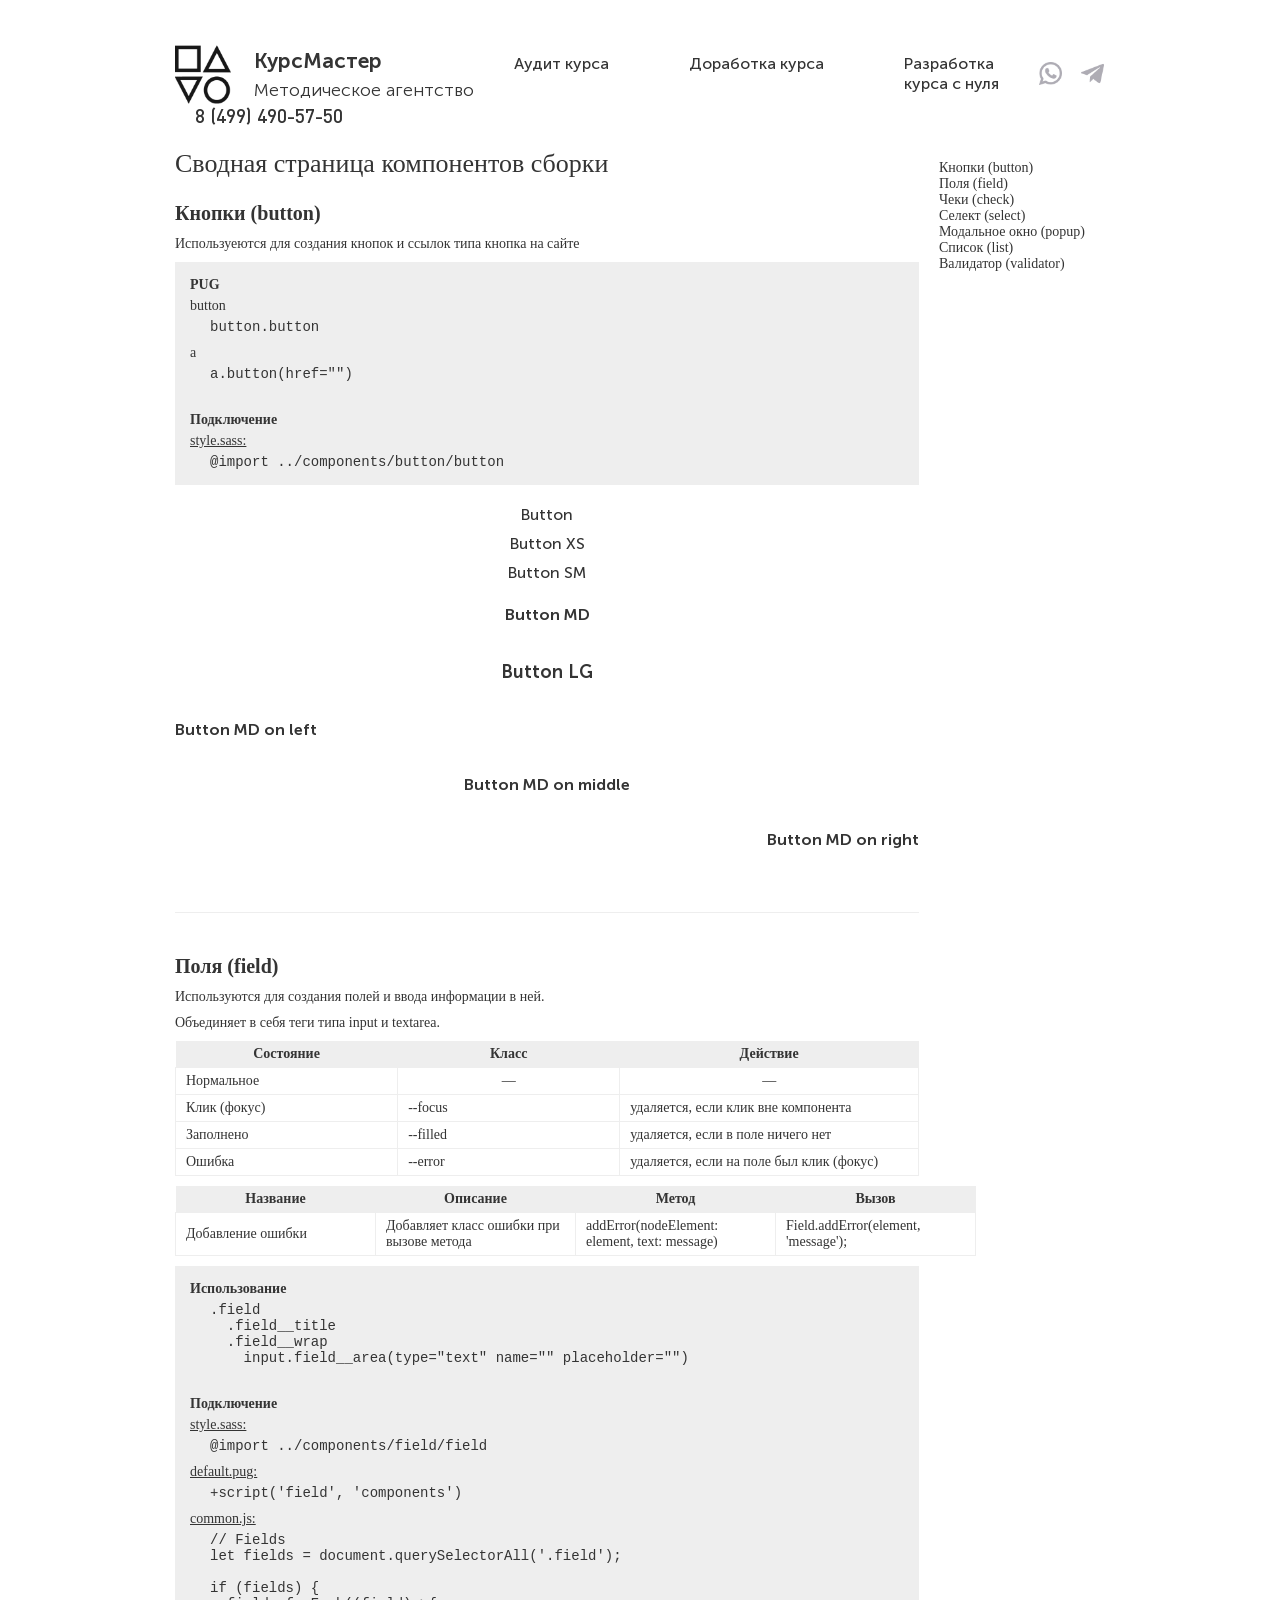
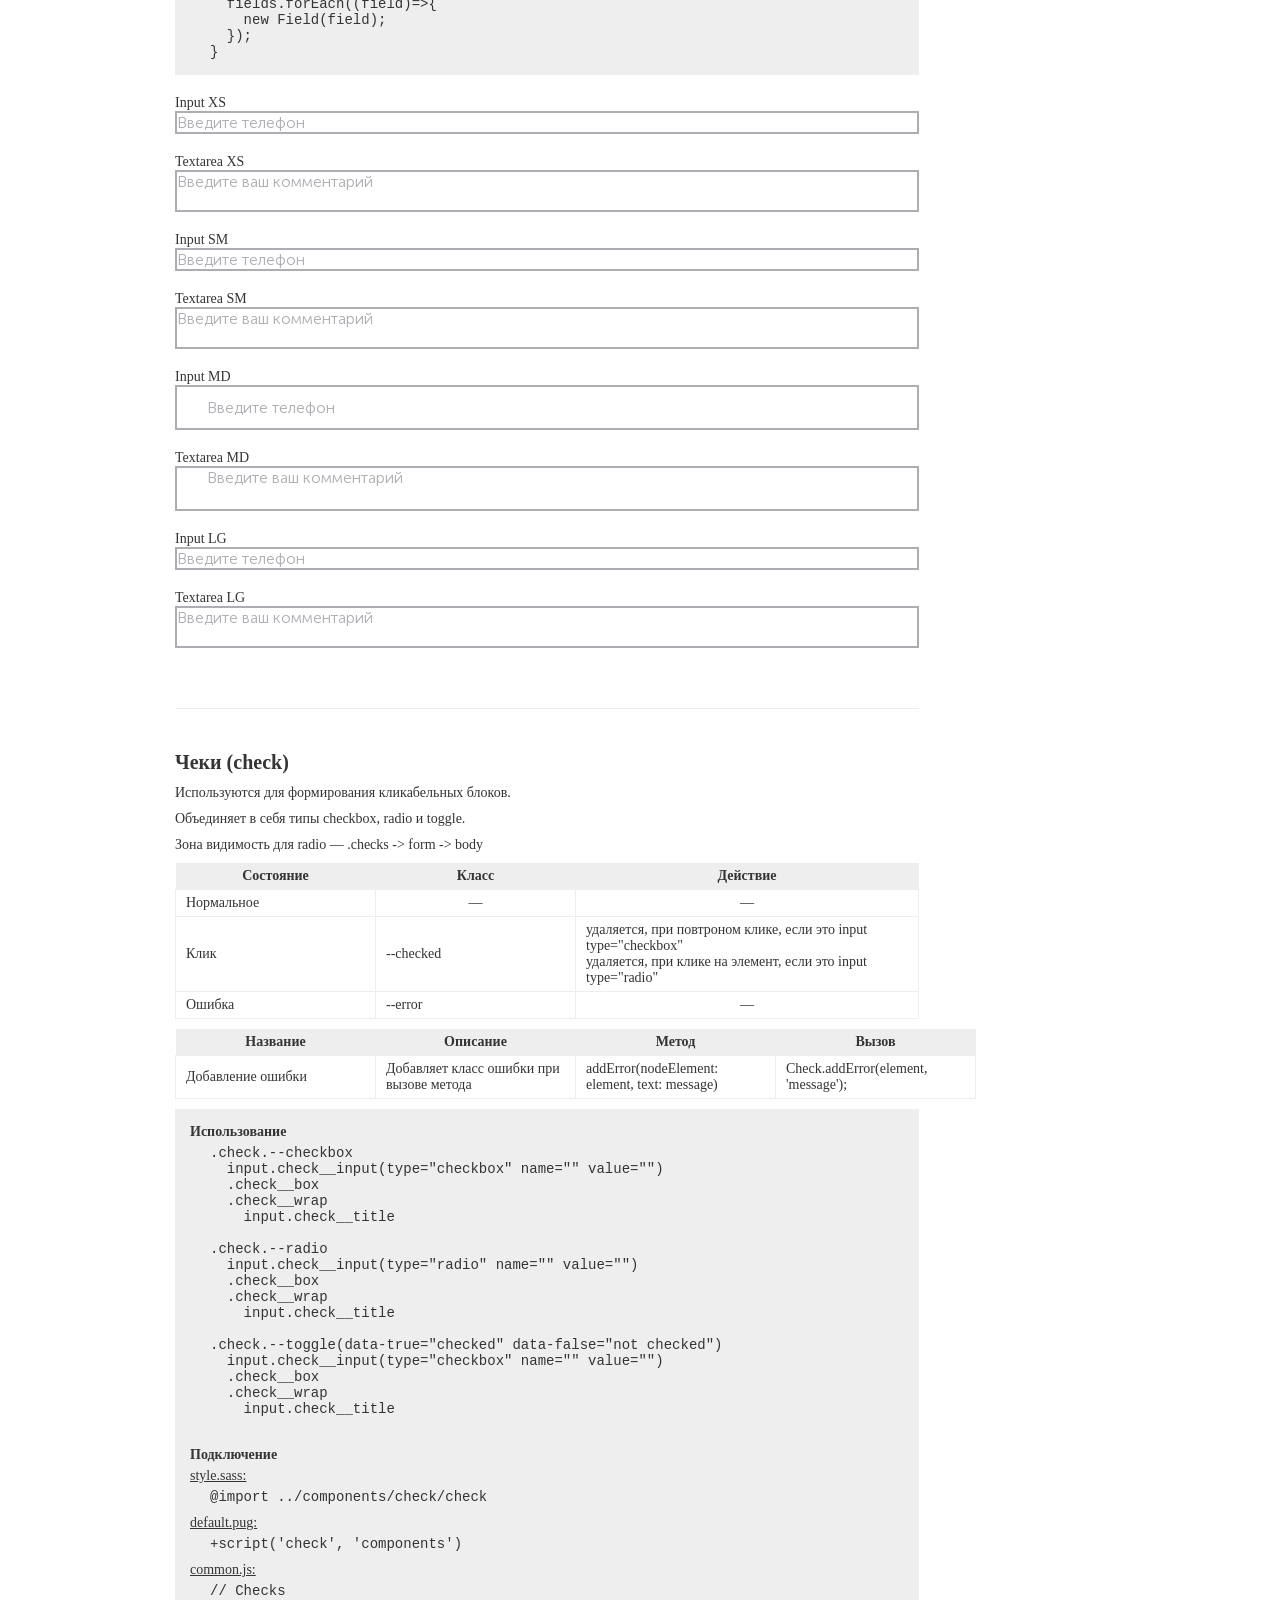
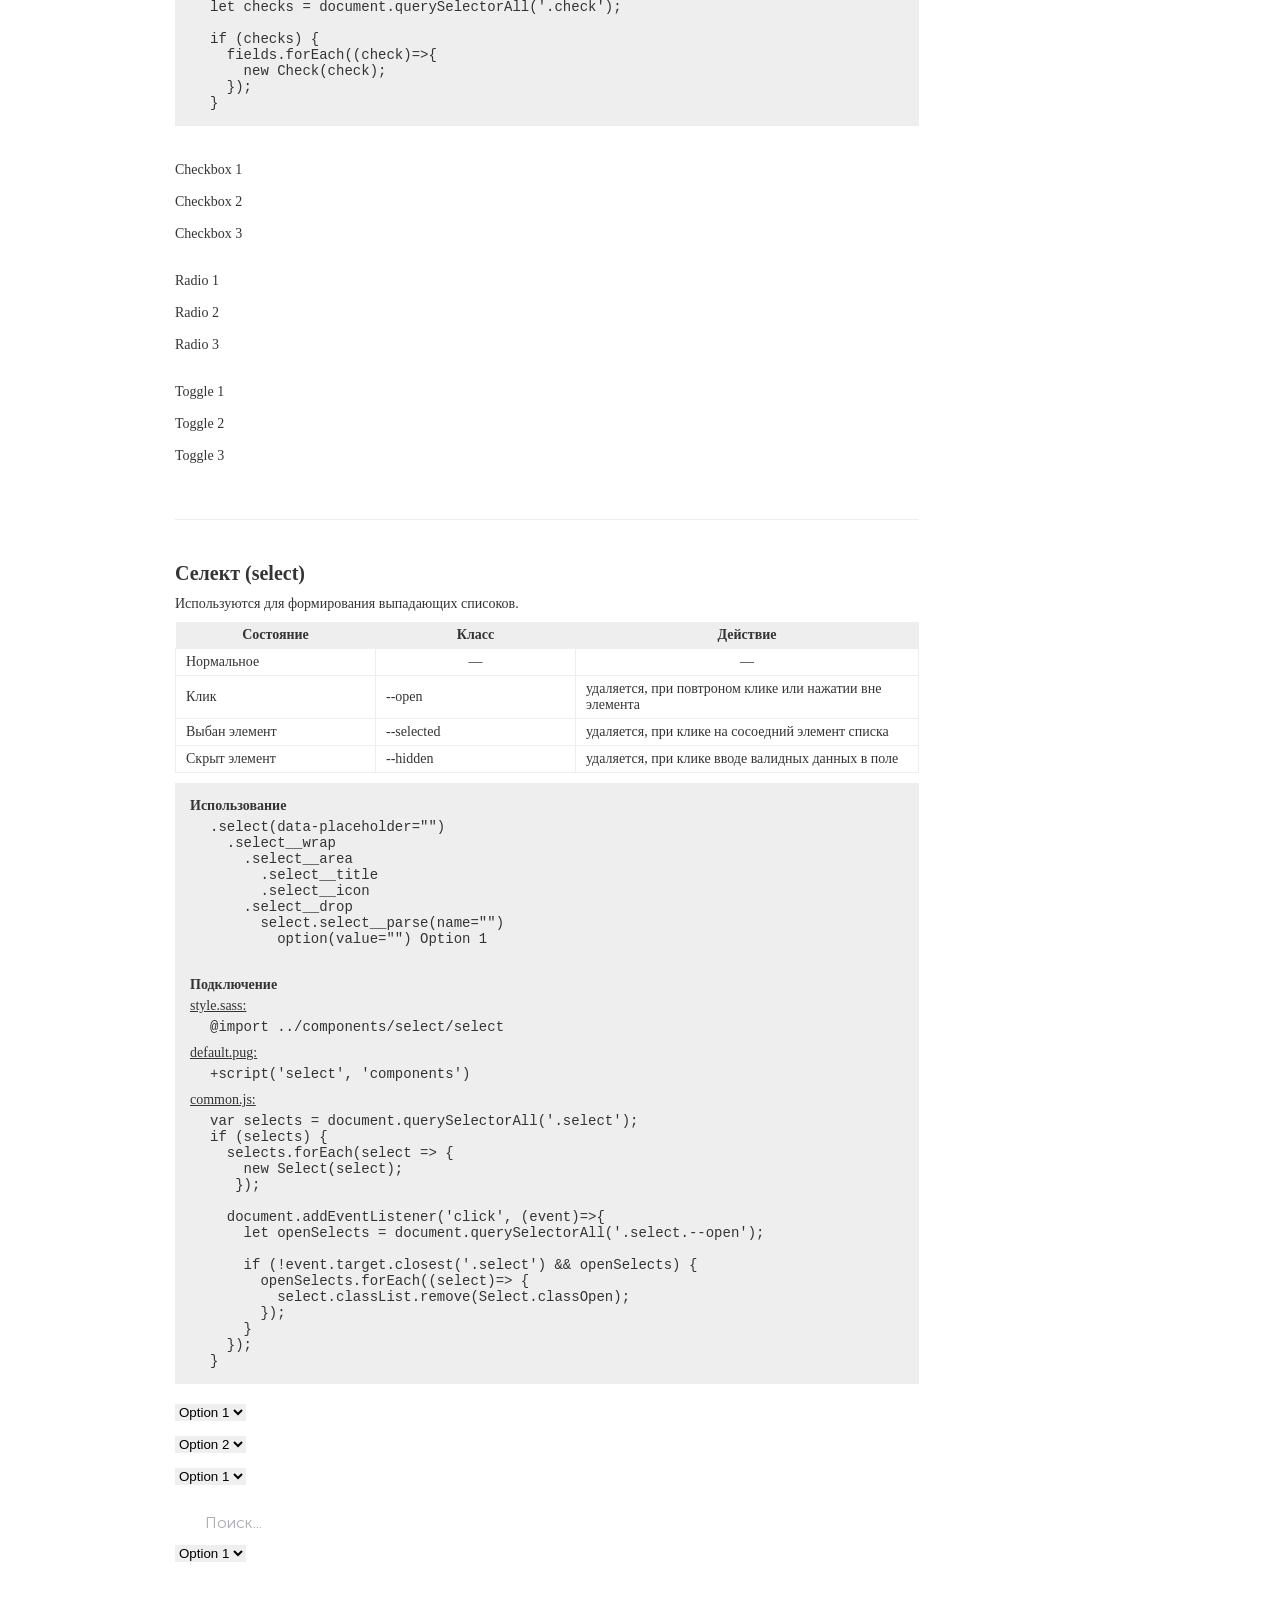
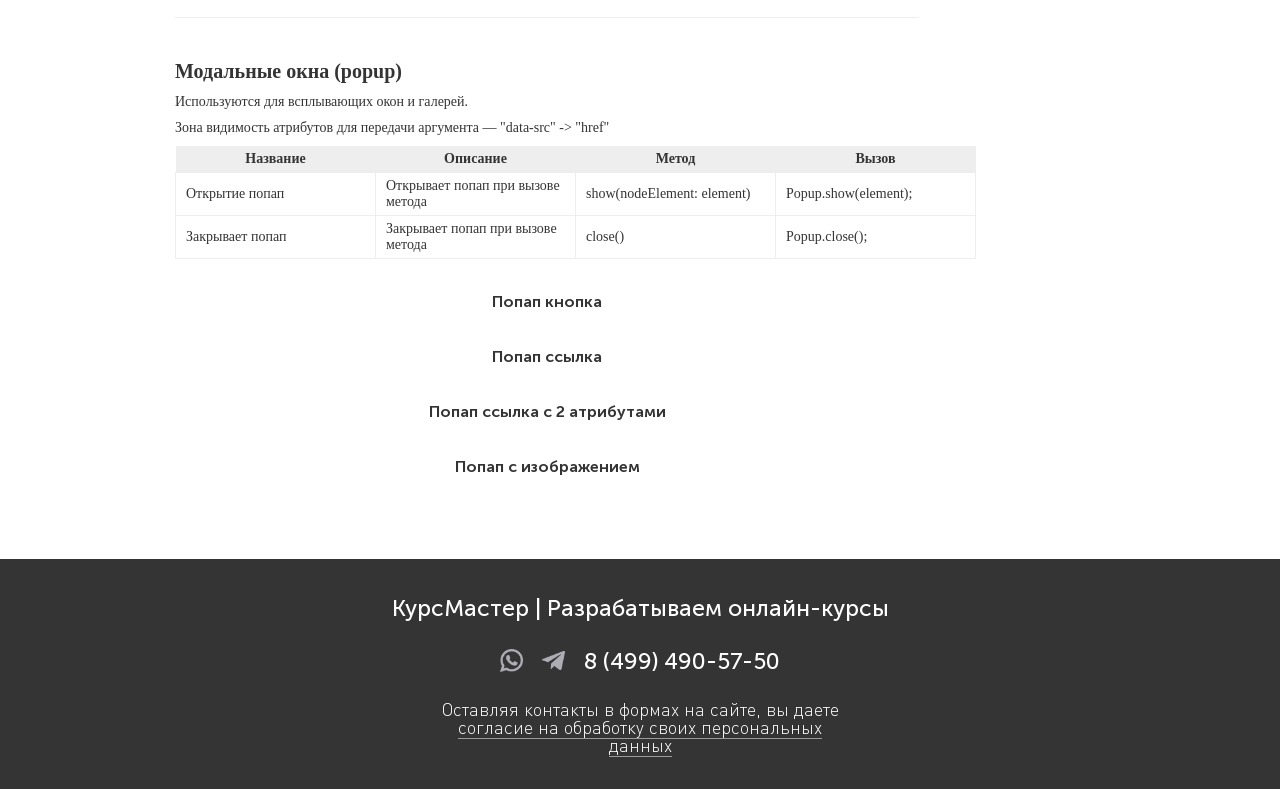
==== src/_components.html @ 714f67f0 "resp fix" ====
<!DOCTYPE html><html lang="ru"><head><meta charset="UTF-8"><meta name="viewport" content="width=device-width, initial-scale=1.0"><title>Компоненты</title></head><body><div class="wrap"><link rel="stylesheet" href="template/css/style.css?ver=1664898053316"><link rel="stylesheet" href="template/blocks/header/header.css?ver=1664898053316"/><header class="header"><div class="case"><div class="header__wrap row"><div class="header__logo logo"><div class="logo__icon"><img src="uploads/logo.png" alt=""></div><div class="logo__text"><div class="logo__title">КурсМастер</div><div class="logo__desc">Методическое агентство</div></div></div><div class="header__nav"><ul><li><a href="#audit">Аудит курса</a></li><li><a href="#revision">Доработка курса</a></li><li><a href="#scratch">Разработка курса с нуля</a></li></ul></div><div class="header__socials socials"><div class="socials__list row"><a class="socials__item" href="https://bit.ly/3E8EVOA" target="_blank"><img src="uploads/whatsapp-gray.png" alt=""><img src="uploads/whatsapp-black.png" alt=""></a><a class="socials__item" href="https://tlgg.ru/@Aliev_Vadim" target="_blank"><img src="uploads/telegram-gray.png" alt=""><img src="uploads/telegram-black.png" alt=""></a></div></div><div class="header__phone"><a class="btn-call" href="tel:+74994905750">8 (499) 490-57-50</a></div></div></div></header><script src="template/blocks/header/header.js?ver=1664898053316"></script><main class="main"><div class="components"><div class="case"><div class="components__main-title">Сводная страница компонентов сборки</div><div class="components__wrap row"><div class="components__sections"><div class="components__section"><div class="components__title">Кнопки (button)</div><div class="components__desc"><p>Используеются для создания кнопок и ссылок типа кнопка на сайте</p><blockquote><h4>PUG</h4><p>button</p><pre>button.button</pre><p>a</p><pre>a.button(href="")</pre></blockquote><blockquote><h4>Подключение</h4><p><u>style.sass:</u></p><pre>@import ../components/button/button</pre></blockquote></div><div class="components__inner"><div class="button">Button</div><div class="button --xs --b-gray">Button XS</div><div class="button --sm --b-gray">Button SM</div><div class="button --md --b-gray">Button MD</div><div class="button --lg --b-gray">Button LG</div><div class="col"><div class="button --md left --b-gray">Button MD on left</div><div class="button --md mid --b-gray">Button MD on middle</div><div class="button --md right --b-gray">Button MD on right</div></div></div></div><div class="components__section"><div class="components__title">Поля (field)</div><div class="components__desc"><p>Используются для создания полей и ввода информации в ней.</p><p>Объединяет в себя теги типа input и textarea.</p><table class="table"><thead><tr><th>Состояние</th><th>Класс</th><th>Действие</th></tr></thead><tbody><tr><td>Нормальное</td><td><div class="tac">—</div></td><td><div class="tac">—</div></td></tr><tr><td>Клик (фокус)</td><td>--focus</td><td>удаляется, если клик вне компонента</td></tr><tr><td>Заполнено</td><td>--filled</td><td>удаляется, если в поле ничего нет</td></tr><tr><td>Ошибка</td><td>--error</td><td>удаляется, если на поле был клик (фокус)</td></tr></tbody></table><table class="table"><thead><tr><th>Название</th><th>Описание</th><th>Метод</th><th>Вызов</th></tr></thead><tbody><tr><td>Добавление ошибки</td><td>Добавляет класс ошибки при вызове метода</td><td>addError(nodeElement: element, text: message)</td><td>Field.addError(element, 'message');</td></tr></tbody></table><blockquote><h4>Использование</h4><pre>.field
  .field__title
  .field__wrap
    input.field__area(type="text" name="" placeholder="")</pre></blockquote><blockquote><h4>Подключение</h4><p><u>style.sass:</u></p><pre>@import ../components/field/field</pre><p><u>default.pug:</u></p><pre>+script('field', 'components')</pre><p><u>common.js:</u></p><pre>// Fields
let fields = document.querySelectorAll('.field');
 
if (fields) {
  fields.forEach((field)=>{
    new Field(field);
  });
}</pre></blockquote></div><div class="components__inner"><div class="field --xs --b-gray"><div class="field__title">Input XS</div><div class="field__wrap"><input class="field__area" name="phone" placeholder="Введите телефон"></div></div><div class="field --xs --b-gray"><div class="field__title">Textarea XS</div><div class="field__wrap"><textarea class="field__area" name="comment" placeholder="Введите ваш комментарий"></textarea></div></div><div class="field --sm --b-gray"><div class="field__title">Input SM</div><div class="field__wrap"><input class="field__area" name="phone" placeholder="Введите телефон"></div></div><div class="field --sm --b-gray"><div class="field__title">Textarea SM</div><div class="field__wrap"><textarea class="field__area" name="comment" placeholder="Введите ваш комментарий"></textarea></div></div><div class="field --md --b-gray"><div class="field__title">Input MD</div><div class="field__wrap"><input class="field__area" name="phone" placeholder="Введите телефон"></div></div><div class="field --md --b-gray"><div class="field__title">Textarea MD</div><div class="field__wrap"><textarea class="field__area" name="comment" placeholder="Введите ваш комментарий"></textarea></div></div><div class="field --lg --b-gray"><div class="field__title">Input LG</div><div class="field__wrap"><input class="field__area" name="phone" placeholder="Введите телефон"></div></div><div class="field --lg --b-gray"><div class="field__title">Textarea LG</div><div class="field__wrap"><textarea class="field__area" name="comment" placeholder="Введите ваш комментарий"></textarea></div></div></div></div><div class="components__section"><div class="components__title">Чеки (check)</div><div class="components__desc"><p>Используются для формирования кликабельных блоков.</p><p>Объединяет в себя типы checkbox, radio и toggle.</p><p>Зона видимость для radio — .checks -> form -> body</p><table class="table"><thead><tr><th>Состояние</th><th>Класс</th><th>Действие</th></tr></thead><tbody><tr><td>Нормальное</td><td><div class="tac">—</div></td><td><div class="tac">—</div></td></tr><tr><td>Клик</td><td>--checked</td><td><ul><li>удаляется, при повтроном клике, если это input type="checkbox" </li><li>удаляется, при клике на элемент, если это input type="radio" </li></ul></td></tr><tr><td>Ошибка</td><td>--error</td><td><div class="tac">—</div></td></tr></tbody></table><table class="table"><thead><tr><th>Название</th><th>Описание</th><th>Метод</th><th>Вызов</th></tr></thead><tbody><tr><td>Добавление ошибки</td><td>Добавляет класс ошибки при вызове метода</td><td>addError(nodeElement: element, text: message)</td><td>Check.addError(element, 'message');</td></tr></tbody></table><blockquote><h4>Использование</h4><pre>.check.--checkbox
  input.check__input(type="checkbox" name="" value="")
  .check__box
  .check__wrap
    input.check__title

.check.--radio
  input.check__input(type="radio" name="" value="")
  .check__box
  .check__wrap
    input.check__title

.check.--toggle(data-true="checked" data-false="not checked")
  input.check__input(type="checkbox" name="" value="")
  .check__box
  .check__wrap
    input.check__title</pre></blockquote><blockquote><h4>Подключение</h4><p><u>style.sass:</u></p><pre>@import ../components/check/check</pre><p><u>default.pug:</u></p><pre>+script('check', 'components')</pre><p><u>common.js:</u></p><pre>// Checks
let checks = document.querySelectorAll('.check');
 
if (checks) {
  fields.forEach((check)=>{
    new Check(check);
  });
}</pre></blockquote></div><div class="components__inner"><div class="checks"><div class="check --checkbox --md --b-gray"><input class="check__input" type="checkbox" name="check-group" value="check-group-1" checked="checked"><div class="check__box"></div><div class="check__wrap"><div class="check__title">Checkbox 1</div></div></div><div class="check --checkbox --md --b-gray"><input class="check__input" type="checkbox" name="check-group" value="check-group-2"><div class="check__box"></div><div class="check__wrap"><div class="check__title">Checkbox 2</div></div></div><div class="check --checkbox --md --b-gray"><input class="check__input" type="checkbox" name="check-group" value="check-group-3"><div class="check__box"></div><div class="check__wrap"><div class="check__title">Checkbox 3</div></div></div></div><div class="checks"><div class="check --radio --md --b-gray"><input class="check__input" type="radio" name="radio-group" value="check-group-1" checked="checked"><div class="check__box"></div><div class="check__wrap"><div class="check__title">Radio 1</div></div></div><div class="check --radio --md --b-gray"><input class="check__input" type="radio" name="radio-group" value="check-group-2"><div class="check__box"></div><div class="check__wrap"><div class="check__title">Radio 2</div></div></div><div class="check --radio --md --b-gray"><input class="check__input" type="radio" name="radio-group" value="check-group-3"><div class="check__box"></div><div class="check__wrap"><div class="check__title">Radio 3</div></div></div></div><div class="checks"><div class="check --toggle --md --b-gray" data-true="checked" data-false="not checked"><input class="check__input" type="checkbox" name="toggle-group" value="toggle-group-1" checked="checked"><div class="check__box"></div><div class="check__wrap"><div class="check__title">Toggle 1</div><div class="check__value"></div></div></div><div class="check --toggle --md --b-gray" data-true="checked" data-false="not checked"><input class="check__input" type="checkbox" name="toggle-group" value="toggle-group-2"><div class="check__box"></div><div class="check__wrap"><div class="check__title">Toggle 2</div><div class="check__value"></div></div></div><div class="check --toggle --md --b-gray" data-true="checked" data-false="not checked"><input class="check__input" type="checkbox" name="toggle-group" value="toggle-group-3"><div class="check__box"></div><div class="check__wrap"><div class="check__title">Toggle 3</div><div class="check__value"></div></div></div></div></div></div><div class="components__section"><div class="components__title">Селект (select)</div><div class="components__desc"><p>Используются для формирования выпадающих списоков.</p><table class="table"><thead><tr><th>Состояние</th><th>Класс</th><th>Действие</th></tr></thead><tbody><tr><td>Нормальное</td><td><div class="tac">—</div></td><td><div class="tac">—</div></td></tr><tr><td>Клик</td><td>--open</td><td><ul><li>удаляется, при повтроном клике или нажатии вне элемента</li></ul></td></tr><tr><td>Выбан элемент</td><td>--selected</td><td><ul><li>удаляется, при клике на сосоедний элемент списка</li></ul></td></tr><tr><td>Скрыт элемент</td><td>--hidden</td><td><ul><li>удаляется, при клике вводе валидных данных в поле</li></ul></td></tr></tbody></table><blockquote><h4>Использование</h4><pre>.select(data-placeholder="")
  .select__wrap
    .select__area
      .select__title
      .select__icon
    .select__drop
      select.select__parse(name="")
        option(value="") Option 1</pre></blockquote><blockquote><h4>Подключение</h4><p><u>style.sass:</u></p><pre>@import ../components/select/select</pre><p><u>default.pug:</u></p><pre>+script('select', 'components')</pre><p><u>common.js:</u></p><pre>var selects = document.querySelectorAll('.select');
if (selects) {
  selects.forEach(select => {
    new Select(select);
   });

  document.addEventListener('click', (event)=>{
    let openSelects = document.querySelectorAll('.select.--open');

    if (!event.target.closest('.select') && openSelects) {
      openSelects.forEach((select)=> {
        select.classList.remove(Select.classOpen);
      });
    }
  });
}</pre></blockquote></div><div class="components__inner"><div class="select --md --b-gray" data-placeholder="Placeholder"><div class="select__wrap"><div class="select__area"><div class="select__title"></div><div class="select__icon"></div></div><div class="select__drop"><select class="select__parse" name="select-1"><option value="Option 1">Option 1</option><option value="Option 2">Option 2</option><option value="Option 3">Option 3</option></select></div></div></div><div class="select --md --b-gray" data-placeholder="Placeholder"><div class="select__wrap"><div class="select__area"><div class="select__title"></div><div class="select__icon"></div></div><div class="select__drop"><select class="select__parse" name="select-2"><option value="Option 1">Option 1</option><option value="Option 2" selected="selected">Option 2</option><option value="Option 3">Option 3</option></select></div></div></div><div class="select --md --b-gray"><div class="select__wrap"><div class="select__area"><div class="select__title"></div><div class="select__icon"></div></div><div class="select__drop"><select class="select__parse" name="select-3"><option value="Option 1">Option 1</option><option value="Option 2">Option 2</option><option value="Option 3">Option 3</option></select></div></div></div><div class="select --md --b-gray"><div class="select__wrap"><div class="select__area"><div class="select__title"></div><div class="select__icon"></div></div><div class="select__drop"><div class="field --md"><div class="field__wrap"><input class="field__area" name="phone" placeholder="Поиск..."></div></div><select class="select__parse" name="select-4"><option value="Option 1">Option 1</option><option value="Option 2">Option 2</option><option value="Option 3">Option 3</option></select></div></div></div></div></div><div class="components__section"><div class="components__title">Модальные окна (popup)</div><div class="components__desc"><p>Используются для всплывающих окон и галерей.</p><p>Зона видимость атрибутов для передачи аргумента — "data-src" -> "href"</p><table class="table"><thead><tr><th>Название</th><th>Описание</th><th>Метод</th><th>Вызов</th></tr></thead><tbody><tr><td>Открытие попап</td><td>Открывает попап при вызове метода</td><td>show(nodeElement: element)</td><td>Popup.show(element);</td></tr><tr><td>Закрывает попап</td><td>Закрывает попап при вызове метода</td><td>close()</td><td>Popup.close();</td></tr></tbody></table></div><div class="components__inner"><div class="button --md --b-gray" data-popup="" data-src="#modal-1">Попап кнопка</div><a class="button --md --b-gray" href="#modal-1" data-popup="">Попап ссылка</a><a class="button --md --b-gray" href="#noWorkingLink" data-popup="" data-src="#modal-2">Попап ссылка c 2 атрибутами</a><a class="button --md --b-gray" href="https://wallpaperscave.ru/images/original/18/07-06/earth-ocean-64581.jpg" data-popup="">Попап с изображением</a><div class="modal" id="modal-1"><div class="modal__title">Заголовок модульного окна 1</div></div><div class="modal" id="modal-2"><div class="modal__title">Заголовок модульного окна 2</div></div></div></div></div><div class="components__aside"><div class="components__nav"><ul><li><a href="">Кнопки (button)</a></li><li><a href="">Поля (field)</a></li><li><a href="">Чеки (check)</a></li><li><a href="">Селект (select)</a></li><li><a href="">Модальное окно (popup)</a></li><li><a href="">Список (list)</a></li><li><a href="">Валидатор (validator)</a></li></ul></div></div></div></div></div><style>.components {
	font-family: "Tahoma", 'sans-serif';
	font-size: 14px;
	padding-top: 20px;
	padding-bottom: 20px;
}

.components__sections {
	width: 80%;
}

.components__main-title {
	font-size: 26px;
	line-height: 32px;
	margin-bottom: -20px;
}

.components__section {
	padding-top: 40px;
	padding-bottom: 40px;
	border-bottom: 1px solid #eee;
}
.components__section:last-of-type {
	border-bottom: none;
}

.components__title {
	font-size: 20px;
	font-weight: 700;
	line-height: 26px;
	margin-bottom: 10px;
}
.components__inner {
	margin-top: 20px;
}
.components__desc p{
	margin-bottom: 10px;
}
.components__desc blockquote {
	padding: 15px;
	background-color: #eee;
}
.components__desc blockquote h4 {
	display: block;
	font-weight: 700;
	margin-bottom: 5px;
}
.components__desc blockquote i, .components__desc blockquote pre {
	font-family: "Courier New";
}
.components__desc blockquote i {
	margin-left: 10px;
}
.components__desc blockquote p + pre {
	margin-top: -5px;
}
.components__desc blockquote pre {
	font-size: 14px;
	margin-bottom: 10px;
	padding-left: 20px;
}
.components__desc blockquote pre:last-child {
	margin-bottom: 0;
}
.components__desc blockquote u {
	text-decoration: underline;
}
.components__desc .table {
	width: 100%;
	border-collapse: collapse;
	text-align: center;
	margin-bottom: 10px;
}
.components__desc .table th {
	padding: 5px 10px;
	background-color: #eee;
}
.components__desc .table td {
	padding: 5px 10px;
	min-width: 200px;
	border: 1px solid #eee;
}
.components__desc .table td {
	text-align: left;
}
.components__inner .button{
	margin-bottom: 10px;
}

.components__inner .field{
	margin-bottom: 20px;
}
.components__inner .checks .check {
	min-width: 140px;
	margin-right: 12px;
}

.components__inner .checks{
	margin-bottom: 15px;
}
.components__inner .select {
	margin-bottom: 15px;
}

.components__inner .select .field {
	margin-bottom: 0;
}

.components__inner .modal {
	display: none;
}

.components__aside {
	width: 20%;
	padding-left: 20px;
}

.components__nav {
	position: sticky;
	top: 20px;
	left: 0;
}

.components__nav ul {
	flex-direction: column;
}</style></main><link rel="stylesheet" href="template/blocks/footer/footer.css?ver=1664898053316"><footer class="footer"><div class="case"><div class="footer__title">КурсМастер | Разрабатываем онлайн-курсы</div><div class="footer__contacts"><div class="footer__socials socials"><div class="socials__list row"><a class="socials__item" href="https://bit.ly/3E8EVOA" target="_blank"><img src="uploads/whatsapp-gray.png" alt=""><img src="uploads/whatsapp-black.png" alt=""></a><a class="socials__item" href="https://tlgg.ru/@Aliev_Vadim" target="_blank"><img src="uploads/telegram-gray.png" alt=""><img src="uploads/telegram-black.png" alt=""></a></div></div><div class="footer__phone"> <a class="btn-call" href="tel:+74994905750">8 (499) 490-57-50</a> </div></div><div class="footer__policy">Оставляя контакты в формах на сайте, вы даете <a href="javascript:;" data-src="#modal-policy" data-fancybox="">согласие на обработку своих персональных данных</a></div></div></footer><div class="modal --sm --callback" id="modal-callback"><div class="modal__title">Обратный звонок</div><form class="modal__form"><div class="modal__field field --md --b-gray --round --phone --required"><div class="field__wrap"><input class="field__area" type="tel" name="phone" placeholder="Номер телефона"></div></div><button class="modal__btn button --md --bg-gold --round"><div class="button__text">Оставить заявку</div></button></form></div><div class="modal --sm --thanks" id="modal-thanks"><div class="modal__title">Спасибо</div><div class="modal__text">Ваша заявка успешно отправлена</div></div><div class="modal --lg" id="modal-policy"><div class="modal__title">ПОЛИТИКА КОНФИДЕНЦИАЛЬНОСТИ</div><div class="modal__text">Настоящая Политика конфиденциальности персональных данных (далее - Политика конфиденциальности) действует в отношении всей информации, размещенной на сайте в сети Интернет по адресу: <a href="https://kursmaster.ru/">https://kursmaster.ru/</a> (далее - Сайт), которую посетители Сайта могут получить о Пользователе во время использования Сайта, его сервисов, программ и продуктов.<br><br>Использование сервисов Сайта означает безоговорочное согласие Пользователя с настоящей Политикой и указанными в ней условиями обработки его персональной информации; в случае несогласия с этими условиями Пользователь должен воздержаться от использования сервисов.<br><br>1. ОБЩИЕ ПОЛОЖЕНИЯ<br><br>1.1. В рамках настоящей Политики под персональной информацией Пользователя понимаются:<br>1.1.1. Персональная информация, которую Пользователь предоставляет о себе самостоятельно при регистрации (создании учетной записи) или в процессе использования Сервисов, включая персональные данные Пользователя. Обязательная для предоставления Сервисов информация помечена специальным образом. Иная информация предоставляется Пользователем на его усмотрение.<br>1.1.2. Данные, которые автоматически передаются сервисам Сайта в процессе их использования с помощью установленного на устройстве Пользователя программного обеспечения, в том числе IP-адрес, данные файлов cookie, информация о браузере Пользователя (или иной программе, с помощью которой осуществляется доступ к сервисам), технические характеристики оборудования и программного обеспечения, используемых Пользователем, дата и время доступа к сервисам, адреса запрашиваемых страниц и иная подобная информация.<br>1.1.3. Иная информация о Пользователе, обработка которой предусмотрена Соглашением об использовании Сайта.<br>1.1.4. Настоящая Политика конфиденциальности применяется только к Сайту <a href="https://kursmaster.ru/">https://kursmaster.ru/</a> не контролирует и не несет ответственности за сайты третьих лиц, на которые Пользователь может перейти по ссылкам, доступным на Сайте <a href="https://kursmaster.ru/">https://kursmaster.ru/</a><br><br>2. ЦЕЛИ ОБРАБОТКИ ПЕРСОНАЛЬНОЙ ИНФОРМАЦИИ ПОЛЬЗОВАТЕЛЕЙ<br><br>2.1. Сайт собирает и хранит только ту персональную информацию, которая необходима для предоставления сервисов или исполнения соглашений и договоров с Пользователем, за исключением случаев, когда законодательством предусмотрено обязательное хранение персональной информации в течение определенного законом срока.<br>2.2. Персональную информацию Пользователя Сайт обрабатывает в следующих целях:<br>2.2.1. Идентификации Пользователя, зарегистрированного на Сайте.<br>2.2.2. Предоставления Пользователю доступа к персонализированным ресурсам Сайта.<br>2.2.3. Установления с Пользователем обратной связи, включая направление уведомлений, запросов, касающихся использования Сайта, оказания услуг, обработку запросов и заявок от Пользователя.<br>2.2.4. Определения места нахождения Пользователя для обеспечения безопасности, предотвращения мошенничества.<br>2.2.5. Подтверждения достоверности и полноты персональных данных, предоставленных Пользователем.<br>2.2.6. Создания учетной записи для использования возможностей Сайта, если Пользователь дал согласие на создание учетной записи.<br>2.2.7. Уведомления Пользователя Сайта о возможностях Сайта, деятельности владельца сайта.<br>2.2.8. Предоставления Пользователю эффективной клиентской и технической поддержки при возникновении проблем, связанных с использованием Сайта.<br>2.2.9. Осуществления рекламной деятельности с согласия Пользователя.<br><br>3. УСЛОВИЯ ОБРАБОТКИ ПЕРСОНАЛЬНОЙ ИНФОРМАЦИИ ПОЛЬЗОВАТЕЛЕЙ И ЕЕ ПЕРЕДАЧИ ТРЕТЬИМ ЛИЦАМ<br><br>3.1. Сайт хранит персональную информацию Пользователей в соответствии с внутренними регламентами конкретных сервисов.<br>3.2. В отношении персональной информации Пользователя сохраняется ее конфиденциальность, кроме случаев добровольного предоставления Пользователем информации о себе для общего доступа неограниченному кругу лиц. При использовании отдельных сервисов Пользователь соглашается с тем, что определенная часть его персональной информации становится общедоступной.<br>3.3. Сайт вправе передать персональную информацию Пользователя третьим лицам в следующих случаях:<br>3.3.1. Пользователь выразил согласие на такие действия.<br>3.3.2. Передача необходима для использования Пользователем определенного сервиса либо для исполнения определенного соглашения или договора с Пользователем.<br>3.3.4. Передача предусмотрена российским или иным применимым законодательством в рамках установленной законодательством процедуры.<br>3.3.5. В случае продажи Сайта к приобретателю переходят все обязательства по соблюдению условий настоящей Политики применительно к полученной им персональной информации.<br>3.4. Обработка персональных данных Пользователя осуществляется без ограничения срока любым законным способом, в том числе в информационных системах персональных данных с использованием средств автоматизации или без использования таких средств. Обработка персональных данных Пользователей осуществляется в соответствии с Федеральным законом от 27.07.2006 N 152-ФЗ "О персональных данных".<br>3.5. При утрате или разглашении персональных данных Администрация Сайта информирует Пользователя об утрате или разглашении персональных данных.<br>3.6. Администрация Сайта принимает необходимые организационные и технические меры для защиты персональной информации Пользователя от неправомерного или случайного доступа, уничтожения, изменения, блокирования, копирования, распространения, а также от иных неправомерных действий третьих лиц.<br>3.7. Администрация Сайта совместно с Пользователем принимает все необходимые меры по предотвращению убытков или иных отрицательных последствий, вызванных утратой или разглашением персональных данных Пользователя.<br><br>4. ОБЯЗАТЕЛЬСТВА СТОРОН<br><br>4.1. Пользователь обязан:<br>4.1.1. Предоставить информацию о персональных данных, необходимую для пользования Сайтом.<br>4.1.2. Обновлять, дополнять предоставленную информацию о персональных данных в случае изменения данной информации.<br>4.2. Администрация Сайта обязана:<br>4.2.1. Использовать полученную информацию исключительно для целей, указанных в настоящей Политике конфиденциальности.<br>4.2.2. Обеспечить хранение конфиденциальной информации в тайне, не разглашать без предварительного письменного разрешения Пользователя, а также не осуществлять продажу, обмен, опубликование либо разглашение иными возможными способами переданных персональных данных Пользователя, за исключением предусмотренных настоящей Политикой конфиденциальности.<br>4.2.3. Принимать меры предосторожности для защиты конфиденциальности персональных данных Пользователя согласно порядку, обычно используемому для защиты такого рода информации в существующем деловом обороте.<br>4.2.4. Осуществить блокирование персональных данных, относящихся к соответствующему Пользователю, с момента обращения или запроса Пользователя или его законного представителя либо уполномоченного органа по защите прав субъектов персональных данных на период проверки в случае выявления недостоверных персональных данных или неправомерных действий.<br><br>5. ОТВЕТСТВЕННОСТЬ СТОРОН<br><br>5.1. Администрация Сайта, не исполнившая свои обязательства, несет ответственность за убытки, понесенные Пользователем в связи с неправомерным использованием персональных данных, в соответствии с законодательством Российской Федерации.<br>5.2. В случае утраты или разглашения конфиденциальной информации Администрация Сайта не несет ответственности, если данная конфиденциальная информация:<br>5.2.1. Стала публичным достоянием до ее утраты или разглашения.<br>5.2.2. Была получена от третьей стороны до момента ее получения Администрацией Сайта.<br>5.2.3. Была разглашена с согласия Пользователя.<br><br>6. РАЗРЕШЕНИЕ СПОРОВ<br><br>6.1. До обращения в суд с иском по спорам, возникающим из отношений между Пользователем Сайта и Администрацией Сайта, обязательным является предъявление претензии (письменного предложения о добровольном урегулировании спора).<br>6.2. Получатель претензии в течение 14 календарных дней со дня получения претензии письменно уведомляет заявителя претензии о результатах рассмотрения претензии.<br>6.3. При недостижении соглашения спор будет передан на рассмотрение в суд в соответствии с действующим законодательством Российской Федерации.<br>6.4. К настоящей Политике конфиденциальности и отношениям между Пользователем и Администрацией Сайта применяется действующее законодательство Российской Федерации.<br><br>7. ДОПОЛНИТЕЛЬНЫЕ УСЛОВИЯ<br><br>7.1. Администрация Сайта вправе вносить изменения в настоящую Политику конфиденциальности без согласия Пользователя.<br>7.2. Новая Политика конфиденциальности вступает в силу с момента ее размещения на Сайте, если иное не предусмотрено новой редакцией Политики конфиденциальности.<br>7.3. Действующая Политика конфиденциальности размещена на странице по адресу: <a href="https://kursmaster.ru/">https://kursmaster.ru/</a><br>7.4. Настоящая Политика конфиденциальности является неотъемлемой частью Соглашения об использовании Сайта, размещенного на странице по адресу: <a href="https://kursmaster.ru/">https://kursmaster.ru/</a></div></div><script src="template/components/field/field.js?ver=1664898053316"></script><script src="template/components/check/check.js?ver=1664898053316"></script><script src="template/components/select/select.js?ver=1664898053316"></script><script src="template/components/popup/popup.js?ver=1664898053316"></script><script src="template/js/common.js?ver=1664898053316"></script></div></body></html>
---- src/template/css/style.css ----
@import url("https://fonts.googleapis.com/css2?family=Roboto+Condensed:ital,wght@1,700&display=swap");
@font-face {
  font-family: "Museo Sans Cyrl";
  src: url("../fonts/MuseoSansCyrl/MuseoSansCyrl-300.eot");
  src: url("../fonts/MuseoSansCyrl/MuseoSansCyrl-300.eot?#iefix") format("embedded-opentype"), url("../fonts/MuseoSansCyrl/MuseoSansCyrl-300.woff2") format("woff2"), url("../fonts/MuseoSansCyrl/MuseoSansCyrl-300.woff") format("woff"), url("../fonts/MuseoSansCyrl/MuseoSansCyrl-300.ttf") format("truetype");
  font-weight: 300;
  font-style: normal;
  font-display: swap;
}
@font-face {
  font-family: "Museo Sans Cyrl";
  src: url("../fonts/MuseoSansCyrl/MuseoSansCyrl-500.eot");
  src: url("../fonts/MuseoSansCyrl/MuseoSansCyrl-500.eot?#iefix") format("embedded-opentype"), url("../fonts/MuseoSansCyrl/MuseoSansCyrl-500.woff2") format("woff2"), url("../fonts/MuseoSansCyrl/MuseoSansCyrl-500.woff") format("woff"), url("../fonts/MuseoSansCyrl/MuseoSansCyrl-500.ttf") format("truetype");
  font-weight: 500;
  font-style: normal;
  font-display: swap;
}
@font-face {
  font-family: "Museo Sans Cyrl";
  src: url("../fonts/MuseoSansCyrl/MuseoSansCyrl-700.eot");
  src: url("../fonts/MuseoSansCyrl/MuseoSansCyrl-700.eot?#iefix") format("embedded-opentype"), url("../fonts/MuseoSansCyrl/MuseoSansCyrl-700.woff2") format("woff2"), url("../fonts/MuseoSansCyrl/MuseoSansCyrl-700.woff") format("woff"), url("../fonts/MuseoSansCyrl/MuseoSansCyrl-700.ttf") format("truetype");
  font-weight: 700;
  font-style: normal;
  font-display: swap;
}
@font-face {
  font-family: "Museo Sans Cyrl";
  src: url("../fonts/MuseoSansCyrl/MuseoSansCyrl-900.eot");
  src: url("../fonts/MuseoSansCyrl/MuseoSansCyrl-900.eot?#iefix") format("embedded-opentype"), url("../fonts/MuseoSansCyrl/MuseoSansCyrl-900.woff2") format("woff2"), url("../fonts/MuseoSansCyrl/MuseoSansCyrl-900.woff") format("woff"), url("../fonts/MuseoSansCyrl/MuseoSansCyrl-900.ttf") format("truetype");
  font-weight: 900;
  font-style: normal;
  font-display: swap;
}
@font-face {
  font-family: "DIN Pro";
  src: url("../fonts/DINPro/DINPro-Light.eot");
  src: url("../fonts/DINPro/DINPro-Light.eot?#iefix") format("embedded-opentype"), url("../fonts/DINPro/DINPro-Light.woff2") format("woff2"), url("../fonts/DINPro/DINPro-Light.woff") format("woff"), url("../fonts/DINPro/DINPro-Light.ttf") format("truetype");
  font-weight: 300;
  font-style: normal;
  font-display: swap;
}
@font-face {
  font-family: "DIN Pro";
  src: url("../fonts/DINPro/DINPro-Medium.eot");
  src: url("../fonts/DINPro/DINPro-Medium.eot?#iefix") format("embedded-opentype"), url("../fonts/DINPro/DINPro-Medium.woff2") format("woff2"), url("../fonts/DINPro/DINPro-Medium.woff") format("woff"), url("../fonts/DINPro/DINPro-Medium.ttf") format("truetype");
  font-weight: 500;
  font-style: normal;
  font-display: swap;
}
*, :before, :after {
  padding: 0;
  margin: 0;
  border: 0;
  box-sizing: border-box;
}

html, body {
  min-height: 100vh;
  scroll-behavior: smooth;
}

body {
  color: #343434;
  font-size: 16px;
  font-family: "Museo Sans Cyrl", sans-serif;
  margin-left: auto;
  margin-right: auto;
  position: relative;
  font-weight: 500;
}

h1, h2, h3, h4, h5, h6 {
  font: inherit;
  display: inline;
}

ol, ul {
  list-style: none;
  display: flex;
  flex-wrap: wrap;
  justify-content: flex-start;
}

li {
  display: block;
  list-style-image: none;
}

a {
  color: #343434;
  text-decoration: none;
  outline: none;
  transition: 0.3s;
  border-bottom: 1px solid transparent;
}

input, textarea, button {
  outline: none;
  appearance: none;
}

var {
  font-style: normal;
}

strong {
  font-weight: 700;
}

i {
  font-style: normal;
}

u {
  text-decoration: none;
}

picture {
  display: block;
}

img {
  display: block;
  max-width: 100%;
  max-height: 100%;
}

svg {
  display: block;
}

img, svg, path, circle, rect, line {
  transition: 0.3s;
}

.wrap {
  display: flex;
  flex-direction: column;
}

.case {
  position: relative;
  width: 100%;
  padding-left: 15px;
  padding-right: 15px;
  margin: 0 auto;
  max-width: 1170px;
}
.case .case {
  padding-left: 0;
  padding-right: 0;
}
@media screen and (max-width: 1280px) {
  .case {
    width: 960px;
  }
}
@media screen and (max-width: 1080px) {
  .case {
    width: 750px;
  }
}
@media screen and (max-width: 768px) {
  .case {
    width: 560px;
  }
}
@media screen and (max-width: 580px) {
  .case {
    width: 100%;
  }
}

.row {
  display: flex;
  flex-wrap: wrap;
}

.col {
  display: flex;
  flex-direction: column;
}

.grid {
  display: grid;
}

.left {
  margin-right: auto;
}

.mid {
  margin-left: auto;
  margin-right: auto;
}

.right {
  margin-left: auto;
}

.button {
  z-index: 1;
  position: relative;
  display: flex;
  align-items: center;
  justify-content: center;
  text-align: center;
  cursor: pointer;
  font-size: 16px;
  font-family: "Museo Sans Cyrl", sans-serif;
  overflow: hidden;
  border: none;
  background-color: transparent;
  transition: 0.3s;
  outline: none;
  border-bottom: none;
  overflow: hidden;
}
.button.--bg-gold {
  background: #E8D6BF;
}
.button.--bg-gold::before {
  z-index: -1;
  position: absolute;
  top: -10px;
  left: -40px;
  right: 0;
  bottom: -10px;
  content: "";
  width: 30px;
  background: #f5eee5;
  transform: rotate(30deg);
  animation: loopLabelButton 2s ease-in infinite;
}
.button.--bg-gold:hover {
  background: #dbbe99;
}
.button.--bg-black {
  color: #fff;
  background: #343434;
}
.button.--bg-black:hover {
  background: #414141;
}
.button.--round {
  border-radius: 50px;
}
.button.--md {
  font-size: 16px;
  height: 45px;
  font-weight: 700;
}
.button.--lg {
  font-size: 18px;
  height: 50px;
  font-weight: 700;
}
.button.--lgg {
  font-size: 23px;
  height: 65px;
  font-weight: 700;
}

@keyframes loopLabelButton {
  29% {
    left: -30px;
  }
  30% {
    left: -30px;
  }
  69% {
    left: calc(100% + 30px);
  }
  70% {
    left: calc(100% + 30px);
  }
  100% {
    left: calc(100% + 30px);
  }
}
@media screen and (max-width: 1280px) {
  .button.--lgg {
    font-size: 20px;
  }
}
@media screen and (max-width: 1080px) {
  .button.--lg {
    font-size: 16px;
  }
  .button.--lgg {
    font-size: 18px;
  }
}
@media screen and (max-width: 768px) {
  .button.--lgg {
    height: 55px;
  }
}
@media screen and (max-width: 470px) {
  .button.--md {
    height: 48px;
  }
  .button.--lgg {
    height: 48px;
  }
}
.field__wrap {
  position: relative;
  cursor: text;
}
.field__area {
  display: block;
  font-size: 16px;
  font-family: "Museo Sans Cyrl", sans-serif;
  width: 100%;
  overflow: hidden;
  resize: none;
  transition: 0.3s;
  font-weight: 300;
}
.field__area::placeholder {
  opacity: 1;
  color: #AEACB4;
}
.field.--md .field__area {
  font-size: 16px;
  height: 45px;
  padding-left: 30px;
  padding-right: 30px;
}
.field.--lgg .field__area {
  font-size: 23px;
  height: 65px;
  padding-left: 36px;
  padding-right: 36px;
}
.field.--b-gray .field__area {
  border: 2px solid #AEACB4;
}
.field.--b-white .field__area {
  color: #fff;
  border: 2px solid #fff;
  background: rgba(255, 255, 255, 0.35);
}
.field.--b-white .field__area::placeholder {
  opacity: 1;
  color: #fff;
}
.field.--round .field__area {
  border-radius: 50px;
}
.field.--error .field__area {
  border-color: #f00 !important;
}

@media screen and (max-width: 1280px) {
  .field.--lgg .field__area {
    font-size: 20px;
  }
}
@media screen and (max-width: 1080px) {
  .field.--lgg .field__area {
    font-size: 18px;
  }
}
@media screen and (max-width: 768px) {
  .field.--b-white .field__area {
    color: #AEACB4;
    background: #fff;
  }
  .field.--b-white .field__area::placeholder {
    color: #AEACB4;
  }
  .field.--b-gray .field__area {
    border-width: 1px;
    background: #fff;
  }
  .field.--lgg .field__area {
    height: 55px;
    font-size: 16px;
  }
}
@media screen and (max-width: 470px) {
  .field.--md .field__area {
    font-size: 14px;
    height: 48px;
    padding-left: 20px;
    padding-right: 20px;
  }
  .field.--lgg .field__area {
    font-size: 14px;
    height: 48px;
    padding-left: 20px;
    padding-right: 20px;
  }
}
.tal {
  text-align-last: left;
}

.tac {
  text-align: center;
}

.tar {
  text-align: right;
}

.overflow-disable {
  overflow: hidden;
}

.logo {
  display: flex;
  align-items: center;
}
.logo__icon {
  width: 56px;
  margin-right: 23px;
}
.logo__title {
  font-size: 21px;
  line-height: 25px;
  font-weight: 700;
  margin-bottom: 6px;
}
.logo__desc {
  font-size: 18px;
  line-height: 22px;
  font-weight: 300;
}

.socials__item {
  width: 24px;
  height: 24px;
  position: relative;
  margin-right: 18px;
}
.socials__item:last-child {
  margin-right: 0;
}
.socials__item img {
  transition: 0.3s;
}
.socials__item img:nth-of-type(2) {
  opacity: 0;
  position: absolute;
  top: 0;
  left: 0;
  right: 0;
  bottom: 0;
}
.socials__item:hover img:nth-of-type(1) {
  opacity: 0;
}
.socials__item:hover img:nth-of-type(2) {
  opacity: 1;
}

.header {
  padding-top: 45px;
}
.header__wrap {
  align-items: center;
}
.header__nav {
  margin-left: auto;
  margin-right: auto;
}
.header__nav li {
  margin-right: 80px;
}
.header__nav li:last-child {
  margin-right: 0;
  max-width: 95px;
}
.header__nav a {
  font-size: 16px;
  line-height: 20px;
}
.header__nav a:hover {
  border-color: #343434;
}
.header__phone {
  font-size: 19px;
  font-family: "DIN Pro", sans-serif;
  margin-left: 20px;
}

.h1 {
  font-size: 32px;
  line-height: 40px;
  font-weight: 900;
}

.h2 {
  font-size: 40px;
  line-height: 46px;
  text-transform: uppercase;
  font-family: "Roboto Condensed", sans-serif;
}

.h3 {
  font-size: 32px;
  line-height: 42px;
  font-weight: 900;
}

.h4 {
  font-size: 22px;
  line-height: 30px;
  font-weight: 700;
}

.desc {
  position: relative;
  font-size: 21px;
  line-height: 28px;
  font-weight: 700;
  padding-left: 30px;
  text-align: center;
}
.desc::before {
  content: "";
  position: absolute;
  left: -4px;
  top: -7px;
  width: 9px;
  height: 9px;
  background: #343434;
  border-radius: 50%;
}
.desc::after {
  content: "";
  position: absolute;
  top: -7px;
  bottom: -7px;
  left: 0;
  width: 1px;
  background: #343434;
}

.intro {
  position: relative;
  overflow: hidden;
}
.intro::before {
  pointer-events: none;
  z-index: 1;
  content: "";
  position: absolute;
  top: 0;
  left: 0;
  right: 0;
  bottom: 0;
  background: linear-gradient(180deg, rgba(217, 217, 217, 0) 56.48%, #FFFFFF 100%);
}
.intro__wrap {
  position: relative;
  padding-top: 150px;
  padding-bottom: 115px;
}
.intro__content {
  z-index: 5;
  position: relative;
  display: flex;
  flex-direction: column;
  align-items: flex-start;
  max-width: 480px;
}
.intro__title {
  margin-bottom: 45px;
}
.intro__form {
  display: flex;
  flex-wrap: wrap;
}
.intro__field {
  width: 100%;
  max-width: 270px;
  margin-right: 16px;
}
.intro__btn-submit {
  width: 100%;
  max-width: 180px;
}
.intro__policy {
  margin-top: 14px;
  font-size: 13px;
  line-height: 13px;
  max-width: 260px;
  color: #AEACB4;
  font-weight: 300;
  font-family: "DIN Pro", sans-serif;
}
.intro__clients {
  margin-top: 60px;
}
.intro__vadim {
  width: 270px;
  position: absolute;
  bottom: 0px;
  right: 280px;
}
.intro__ruslan {
  width: 270px;
  position: absolute;
  bottom: -40px;
  right: 0;
}
.intro__bg {
  width: 785px;
  z-index: -1;
  position: absolute;
  top: 70px;
  right: -70px;
}

.clients__title {
  padding-bottom: 7px;
  color: #737373;
  border-bottom: 1px solid #343434;
  margin-bottom: 15px;
}
.clients__list {
  align-items: center;
  margin-left: -15px;
  margin-right: -15px;
}
.clients__item {
  display: flex;
  align-items: center;
  justify-content: center;
  max-width: 125px;
  height: 50px;
  margin-left: 15px;
  margin-right: 15px;
}

.whom {
  padding-top: 70px;
  padding-bottom: 85px;
}
.whom__title {
  text-align: center;
  margin-bottom: 90px;
}
.whom__list {
  padding-left: 70px;
  padding-right: 70px;
  justify-content: space-between;
}
.whom__item {
  display: flex;
  flex-direction: column;
  align-items: center;
  width: 100%;
  max-width: 415px;
}
.whom__img {
  display: flex;
  align-items: center;
  height: 390px;
  margin-bottom: 75px;
}
.whom__name {
  position: relative;
  text-align: center;
  color: #fff;
  background: #343434;
  font-size: 21px;
  font-weight: 700;
  padding: 7px 50px;
}
.whom__name::before, .whom__name::after {
  content: "";
  position: absolute;
  top: 0;
}
.whom__name::before {
  left: -24px;
  width: 0;
  height: 0;
  border-style: solid;
  border-width: 0 0 39px 24px;
  border-color: transparent transparent #343434 transparent;
}
.whom__name::after {
  right: -24px;
  width: 0;
  height: 0;
  border-style: solid;
  border-width: 39px 24px 0 0;
  border-color: #343434 transparent transparent transparent;
}

.services {
  color: #fff;
  background: #000000;
  padding-top: 70px;
  padding-bottom: 70px;
}
.services__title {
  text-align: center;
  margin-bottom: 80px;
}
.services__list {
  margin: 0 -15px -30px;
}
.services__item {
  width: calc(100% / 3 - 30px);
  margin: 0 15px 30px;
  text-align: center;
}
.services__icon {
  z-index: 1;
  position: relative;
  display: flex;
  align-items: center;
  justify-content: center;
  width: 110px;
  height: 110px;
  padding: 28px;
  border-radius: 50%;
  margin: 0 auto 50px;
}
.services__icon::before {
  z-index: -1;
  content: "";
  position: absolute;
  top: 0;
  left: 0;
  right: 0;
  bottom: 0;
  border-radius: 50%;
  box-shadow: inset 4px 4px 4px rgba(0, 0, 0, 0.35);
  background: #fff;
  transition: 0.3s;
}
.services__icon:hover::before {
  transform: scale(1.15);
}
.services__name {
  margin-bottom: 30px;
}
.services__text {
  font-size: 18px;
  line-height: 30px;
}

.audit {
  padding-top: 70px;
  padding-bottom: 100px;
}
.audit .case {
  display: flex;
  flex-direction: column;
  align-items: center;
}
.audit__title {
  text-align: center;
  margin-bottom: 30px;
}
.audit__desc {
  margin-bottom: 85px;
}
.audit__steps {
  margin-bottom: 110px;
}
.audit__btn-search {
  padding-left: 26px;
  padding-right: 26px;
  margin-top: 70px;
}
.audit__btn-search .button__icon {
  position: relative;
  width: 26px;
  height: 26px;
  margin-left: 18px;
}
.audit__btn-search .button__icon img {
  transition: 0.5s;
}
.audit__btn-search .button__icon img:nth-of-type(2) {
  position: absolute;
  top: 0;
  left: 0;
  right: 0;
  bottom: 0;
  transform: rotate(-360deg) scale(0);
}
.audit__btn-search:hover .button__icon img:nth-of-type(1) {
  transform: rotate(-360deg) scale(0);
}
.audit__btn-search:hover .button__icon img:nth-of-type(2) {
  transform: rotate(0deg) scale(1);
}

.steps {
  width: 100%;
}
.steps__title {
  text-align: center;
  margin-bottom: 70px;
}
.steps__item {
  position: relative;
  width: calc(100% / 4);
  padding-top: 120px;
  padding-bottom: 120px;
}
.steps__item:nth-of-type(odd) .steps__name {
  top: 0;
  align-items: flex-end;
}
.steps__item:nth-of-type(even) .steps__count {
  color: #343434;
  background: #FFE6D3;
}
.steps__item:nth-of-type(even) .steps__name {
  bottom: 0;
}
.steps__item:last-child .steps__count::after {
  display: none;
}
.steps__count {
  position: relative;
  display: flex;
  align-items: center;
  justify-content: center;
  width: 45px;
  height: 45px;
  font-size: 26px;
  line-height: 26px;
  font-weight: 300;
  color: #fff;
  background-color: #343434;
  border-radius: 50%;
  padding-top: 2px;
  margin-left: auto;
  margin-right: auto;
}
.steps__count:after {
  z-index: -1;
  content: "";
  position: absolute;
  top: 50%;
  right: -280px;
  width: 280px;
  height: 1px;
  background: #343434;
}
.steps__name {
  display: flex;
  font-size: 18px;
  line-height: 24px;
  height: 100px;
  white-space: nowrap;
  position: absolute;
  left: 50%;
  transform: translateX(-50%);
}

.result {
  display: flex;
  flex-direction: column;
  align-items: center;
  width: 100%;
  background: #EEEDF3;
  border-radius: 30px;
  padding: 25px 80px;
}
.result__title {
  text-align: center;
  padding-bottom: 14px;
  border-bottom: 1px solid #343434;
  width: 100%;
  max-width: 390px;
  margin-bottom: 15px;
}
.result__wrap {
  font-size: 22px;
}

.consult {
  position: relative;
  text-align: center;
  color: #fff;
  padding-top: 55px;
  padding-bottom: 55px;
}
.consult__title {
  margin-bottom: 14px;
}
.consult__subtitle {
  font-size: 21px;
  margin-bottom: 25px;
}
.consult__form {
  display: flex;
  flex-wrap: wrap;
  justify-content: center;
}
.consult__field, .consult__btn {
  max-width: 360px;
  width: 100%;
}
.consult__field {
  margin-right: 100px;
}
.consult__policy {
  margin-top: 22px;
  font-size: 20px;
  line-height: 20px;
  font-weight: 300;
  font-family: "DIN Pro", sans-serif;
}
.consult__bg {
  z-index: -1;
  position: absolute;
  top: 0;
  left: 0;
  right: 0;
  bottom: 0;
}
.consult__bg:not(.--animation) img {
  object-fit: cover;
  width: 100%;
  height: 100%;
}
.consult__bg.--animation {
  background: #000;
  overflow: hidden;
}
.consult__bg.--animation::before {
  z-index: 1;
  content: "";
  position: absolute;
  top: 0;
  left: 0;
  right: 0;
  bottom: 0;
  background: rgba(52, 52, 52, 0.35);
}
.consult__bg.--animation img:nth-of-type(1) {
  width: 580px;
  height: 580px;
  position: absolute;
  top: -20px;
  left: 50%;
  margin-left: -370px;
  transform: translateX(-50%) rotate(165deg) scale(1.3);
  max-width: none;
  max-height: none;
  filter: blur(3px);
}
.consult__bg.--animation img:nth-of-type(2) {
  width: 580px;
  height: 580px;
  position: absolute;
  top: -100px;
  left: 50%;
  margin-left: 300px;
  transform: translateX(-50%) rotate(0deg) scale(1.3);
  max-width: none;
  max-height: none;
  filter: blur(3px);
}

.revision {
  position: relative;
  padding-top: 70px;
  padding-bottom: 70px;
  overflow: hidden;
}
.revision .case {
  display: flex;
  flex-direction: column;
  align-items: center;
}
.revision__title {
  margin-bottom: 30px;
}
.revision__desc {
  margin-bottom: 70px;
}
.revision__do {
  margin-bottom: 100px;
}
.revision__bg {
  z-index: -1;
  position: absolute;
  top: 0;
  left: 50%;
  width: 1670px;
  transform: translateX(-50%);
}

.do__title {
  text-align: center;
  margin-bottom: 50px;
}
.do__list {
  margin-bottom: -65px;
}
.do__item {
  width: calc(100% / 3);
  border-right: 1px solid #343434;
  margin-bottom: 65px;
  text-align: center;
  padding-left: 15px;
  padding-right: 15px;
}
.do__item:nth-of-type(3n) {
  border-right: none;
}
.do__icon {
  z-index: 1;
  position: relative;
  display: flex;
  align-items: center;
  justify-content: center;
  padding: 28px;
  width: 110px;
  height: 110px;
  margin: 0 auto 30px;
}
.do__icon::before {
  z-index: -1;
  content: "";
  position: absolute;
  top: 0;
  left: 0;
  right: 0;
  bottom: 0;
  box-shadow: inset 4px 4px 4px rgba(0, 0, 0, 0.8);
  border-radius: 50%;
  background-color: #343434;
  transition: 0.3s;
}
.do__icon:hover::before {
  transform: scale(1.15);
}
.do__name {
  margin-bottom: 25px;
}
.do__text {
  font-size: 18px;
  line-height: 30px;
}

.scratch {
  padding-top: 70px;
  padding-bottom: 70px;
}
.scratch .case {
  display: flex;
  flex-direction: column;
  align-items: center;
}
.scratch__title {
  margin-bottom: 30px;
}
.scratch__desc {
  margin-bottom: 80px;
}
.scratch__list {
  margin-bottom: 110px;
}
.scratch__text {
  padding-left: 80px;
  margin-bottom: 65px;
}

.list {
  width: 100%;
}
.list__title {
  text-align: center;
  margin-bottom: 50px;
}
.list__elems {
  padding-left: 70px;
  padding-right: 50px;
}
.list__elem {
  display: flex;
  align-items: center;
  margin-bottom: 70px;
}
.list__elem:last-child {
  margin-bottom: 0;
}
.list__elem-count {
  z-index: 1;
  position: relative;
  display: flex;
  align-items: center;
  justify-content: center;
  width: 46px;
  min-width: 46px;
  max-width: 46px;
  height: 46px;
  border-radius: 50%;
  color: #fff;
  font-size: 30px;
  font-weight: 700;
  margin-right: 40px;
}
.list__elem-count::before {
  z-index: -1;
  content: "";
  position: absolute;
  top: 0;
  left: 0;
  right: 0;
  bottom: 0;
  box-shadow: inset 4px 4px 4px rgba(0, 0, 0, 0.8);
  background: #343434;
  border-radius: 50%;
  transition: 0.3s;
}
.list__elem-count:hover::before {
  transform: scale(1.15);
}
.list__elem-text {
  font-size: 25px;
  font-weight: 700;
}

.text {
  display: flex;
}
.text ul {
  flex-direction: column;
  width: calc(100% / 2);
  margin-bottom: -23px;
}
.text li {
  position: relative;
  font-size: 21px;
  line-height: 28px;
  margin-bottom: 23px;
  padding-left: 25px;
}
.text li::before {
  content: "";
  position: absolute;
  top: 50%;
  left: 0;
  width: 10px;
  height: 10px;
  background: #343434;
  border-radius: 50%;
  transform: translateY(-50%);
}

.we {
  position: relative;
  overflow: hidden;
}
.we::after {
  content: "";
  position: absolute;
  top: 100px;
  left: 0;
  right: 0;
  bottom: 0;
  pointer-events: none;
  background: linear-gradient(180deg, rgba(217, 217, 217, 0) 48.67%, #FFFFFF 100%);
}
.we__wrap {
  z-index: 1;
  position: relative;
  padding-top: 55px;
  padding-bottom: 55px;
  width: 100%;
  max-width: 545px;
  margin: 0 auto;
}
.we__title {
  text-align: center;
  margin-bottom: 60px;
}
.we__list {
  margin-bottom: -23px;
}
.we__item {
  width: calc(100% / 2);
  text-align: center;
  margin-bottom: 30px;
}
.we__name {
  font-size: 21px;
  font-weight: 700;
  line-height: 25px;
  margin-bottom: 7px;
}
.we__name strong {
  font-size: 32px;
  line-height: 34px;
}
.we__text {
  font-size: 18px;
  line-height: 24px;
  width: 100%;
  max-width: 215px;
  margin-left: auto;
  margin-right: auto;
}
.we__author {
  position: absolute;
  bottom: 0;
}
.we__author:nth-of-type(1) {
  left: 0;
}
.we__author:nth-of-type(1) .we__author-name {
  margin-left: -20px;
}
.we__author:nth-of-type(2) {
  right: 0;
  margin-bottom: -40px;
}
.we__author-name {
  font-size: 21px;
  line-height: 30px;
  text-transform: uppercase;
  font-family: "Roboto Condensed", sans-serif;
  text-align: center;
  margin-bottom: 20px;
}
.we__author-img {
  width: 300px;
}

.cases {
  padding-top: 75px;
}
.cases__title {
  text-align: center;
  margin-bottom: 32px;
}
.cases__list {
  width: 100%;
  max-width: 860px;
  margin: 0 auto;
}
.cases__item {
  display: none;
  margin-bottom: 90px;
}
.cases__item.--show {
  display: block;
}
.cases__item:last-child {
  margin-bottom: 0;
}
.cases__img {
  width: 100%;
  height: 335px;
  border-radius: 20px;
  overflow: hidden;
  margin-bottom: 40px;
}
.cases__img img {
  width: 100%;
  height: 100%;
  object-fit: cover;
}
.cases__data {
  padding-left: 75px;
  padding-right: 75px;
}
.cases__btn-more {
  width: 100%;
  max-width: 320px;
  margin-top: 70px;
  margin-left: auto;
  margin-right: auto;
}
.cases__btn-more.--hide {
  display: none;
}
.cases__btn-more .button__text {
  transition: 0.5s;
}
.cases__btn-more .button__icon {
  position: absolute;
  top: 50%;
  left: 50%;
  width: 28px;
  transition: 0.5s;
  transform: translate(-50%, -50%) rotate(-360deg) scale(0);
}
.cases__btn-more:hover .button__text {
  transform: rotate(-180deg) scale(0);
}
.cases__btn-more:hover .button__icon {
  transform: translate(-50%, -50%) rotate(90deg) scale(1);
}

.data {
  display: flex;
  flex-wrap: wrap;
  margin-bottom: -70px;
}
.data__item {
  width: 50%;
  margin-bottom: 70px;
}
.data__item.--full {
  width: 100%;
}
.data__head {
  display: flex;
  align-items: center;
  margin-bottom: 8px;
}
.data__icon {
  width: 18px;
  margin-right: 18px;
}
.data__title {
  display: inline-block;
  font-size: 21px;
  font-weight: 700;
}
.data__title.--bb {
  border-bottom: 1px solid #343434;
}
.data__body {
  padding-left: 36px;
}
.data__text {
  font-size: 18px;
}
.data__text ul {
  flex-direction: column;
  margin-bottom: -7px;
}
.data__text li {
  position: relative;
  padding-left: 25px;
  margin-bottom: 7px;
}
.data__text li::before {
  content: "";
  position: absolute;
  top: 50%;
  left: 0;
  width: 10px;
  height: 10px;
  border-radius: 50%;
  background-color: #343434;
  transform: translateY(-50%);
}

.reviews {
  padding-top: 75px;
  padding-bottom: 100px;
}
.reviews__title {
  font-size: 40px;
  line-height: 46px;
  text-transform: uppercase;
  font-family: "Roboto Condensed", sans-serif;
  text-align: center;
  margin-bottom: 40px;
}
.reviews__title strong {
  font-size: 60px;
}
.reviews__img {
  max-width: 840px;
  height: 445px;
  margin: 0 auto;
  cursor: pointer;
}
.reviews__img img {
  width: 100%;
  height: 100%;
  object-fit: cover;
}
.reviews__arrow {
  padding: 18px;
  width: 70px;
  height: 70px;
  background: #343434;
  border-radius: 50%;
  transition: 0.3s;
  margin-top: -35px;
}
.reviews__arrow:after {
  display: none;
}
.reviews__arrow:hover {
  background: #4e4e4e;
}
.reviews__arrow.swiper-button-prev {
  left: 40px;
}
.reviews__arrow.swiper-button-prev img {
  transform: rotate(180deg);
}
.reviews__arrow.swiper-button-next {
  right: 40px;
}
.reviews__pagination {
  position: static;
  display: flex;
  align-items: center;
  justify-content: center;
  margin-top: 22px;
}
.reviews__pagination .swiper-pagination-bullet {
  opacity: 1;
  width: 14px;
  height: 14px;
  background: #6C6C6C;
}
.reviews__pagination .swiper-pagination-bullet.swiper-pagination-bullet-active {
  background: #343434;
}

.order {
  color: #fff;
  position: relative;
  padding-top: 35px;
  padding-bottom: 35px;
  overflow: hidden;
}
.order__wrap {
  width: 100%;
  max-width: 565px;
  text-align: center;
  margin-left: auto;
}
.order__title {
  margin-bottom: 8px;
}
.order__subtitle {
  font-size: 21px;
  margin-bottom: 25px;
}
.order__form {
  width: 100%;
  max-width: 365px;
  margin: 0 auto;
}
.order__field {
  margin-bottom: 20px;
}
.order__btn {
  width: 100%;
}
.order__policy {
  margin-top: 14px;
  font-size: 18px;
  line-height: 18px;
  color: #AEACB4;
  font-weight: 300;
  font-family: "DIN Pro", sans-serif;
}
.order__bg {
  z-index: -1;
  position: absolute;
  top: 0;
  left: 0;
  right: 0;
  bottom: 0;
  background: #000;
}
.order__bg img {
  width: 460px;
  height: 800px;
  position: absolute;
  top: 130px;
  left: 50%;
  margin-left: -280px;
  transform: translateX(-50%) rotate(115deg) scale(2.2);
  filter: blur(1px);
}

.footer {
  padding-top: 35px;
  padding-bottom: 35px;
  color: #fff;
  background: #343434;
  text-align: center;
}
.footer a {
  color: #fff;
}
.footer__title {
  font-size: 23px;
}
.footer__contacts {
  display: flex;
  align-items: center;
  justify-content: center;
  margin-top: 25px;
  margin-bottom: 25px;
}
.footer__phone {
  margin-left: 18px;
  font-size: 23px;
}
.footer__policy {
  font-size: 18px;
  line-height: 18px;
  font-weight: 300;
  font-family: "DIN Pro", sans-serif;
  width: 100%;
  max-width: 420px;
  margin: 0 auto;
}
.footer__policy a {
  border-color: rgba(255, 255, 255, 0.5);
}
.footer__policy a:hover {
  border-color: transparent;
}

.modal {
  display: none;
  width: 100%;
  border-radius: 20px;
}
.modal.--sm {
  padding: 35px;
  max-width: 380px;
}
.modal.--md {
  padding: 35px;
  max-width: 420px;
}
.modal.--lg {
  padding: 35px;
  max-width: 992px;
}
.modal.--thanks, .modal.--callback {
  text-align: center;
}
.modal__title {
  font-size: 24px;
  font-weight: 700;
  margin-bottom: 20px;
}
.modal__text a {
  border-color: #343434;
}
.modal__text a:hover {
  border-color: transparent;
}
.modal__field {
  margin-bottom: 10px;
}
.modal__btn {
  width: 100%;
}
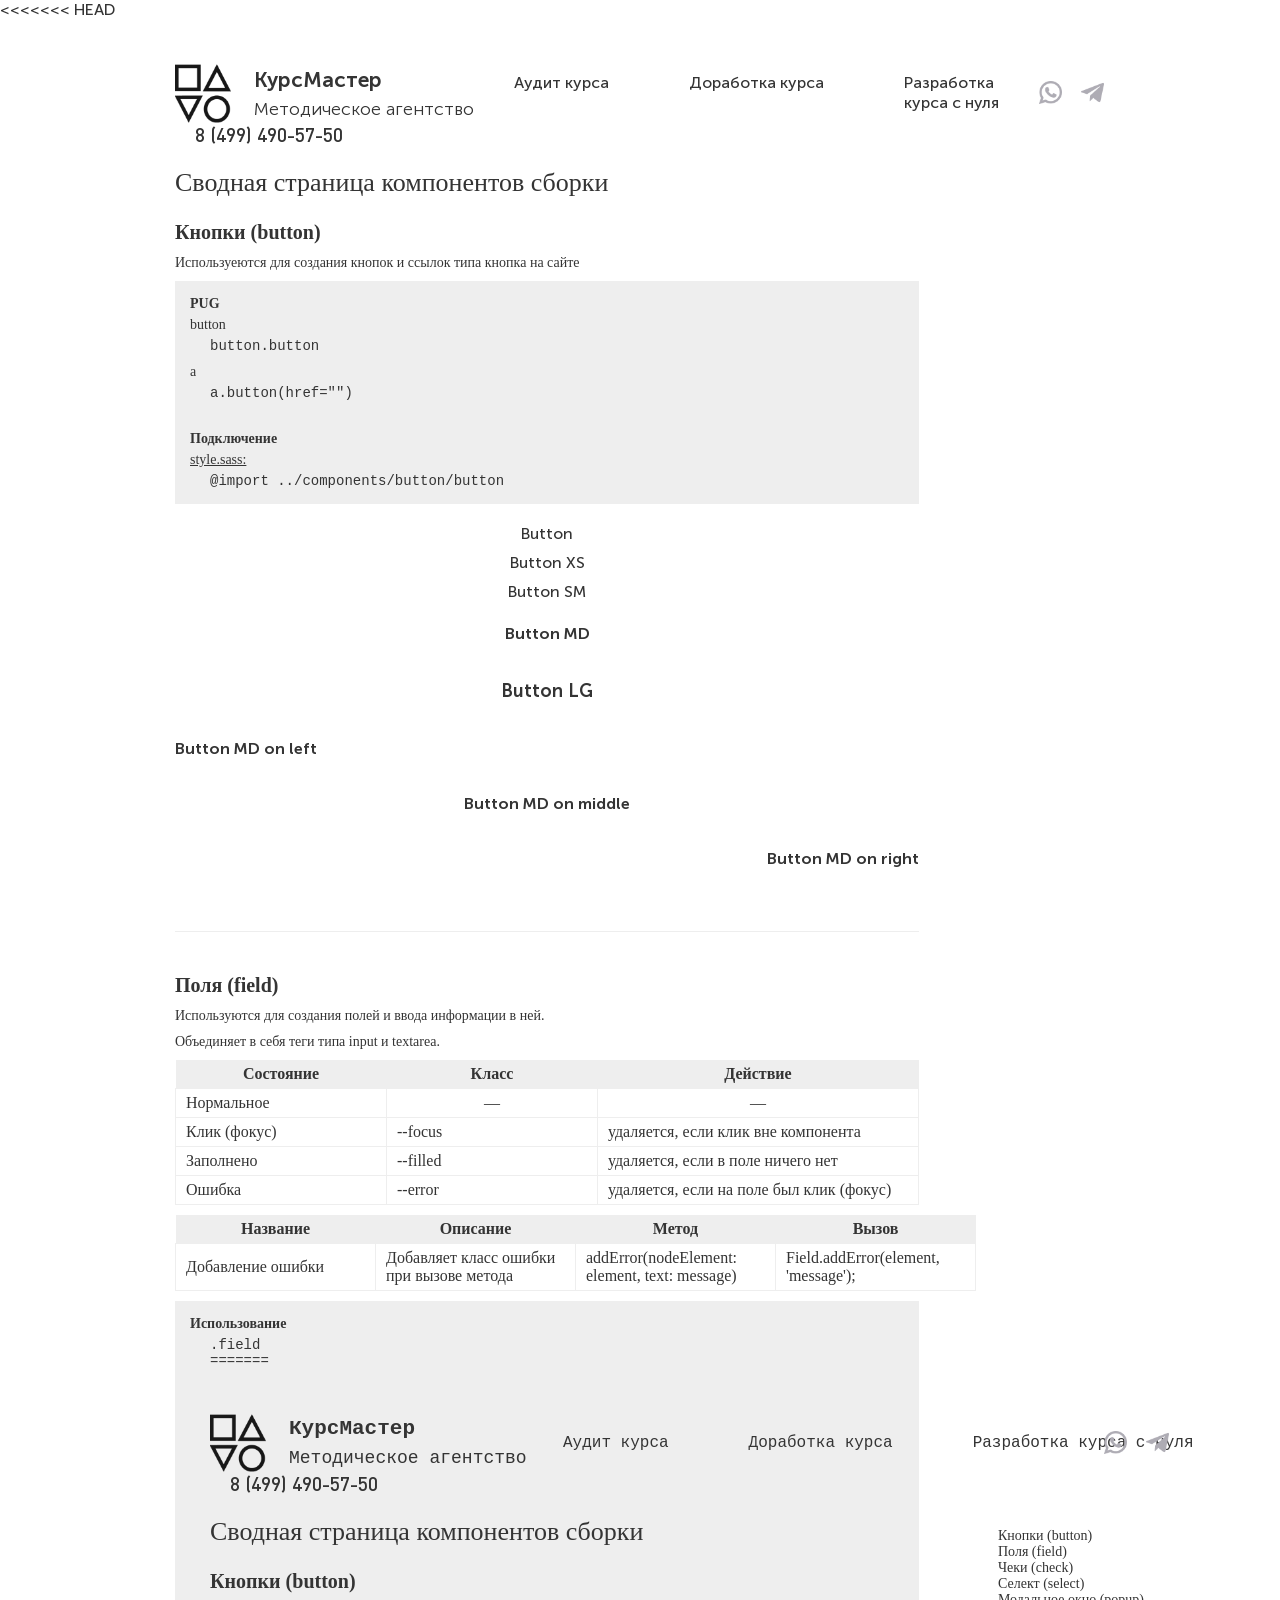
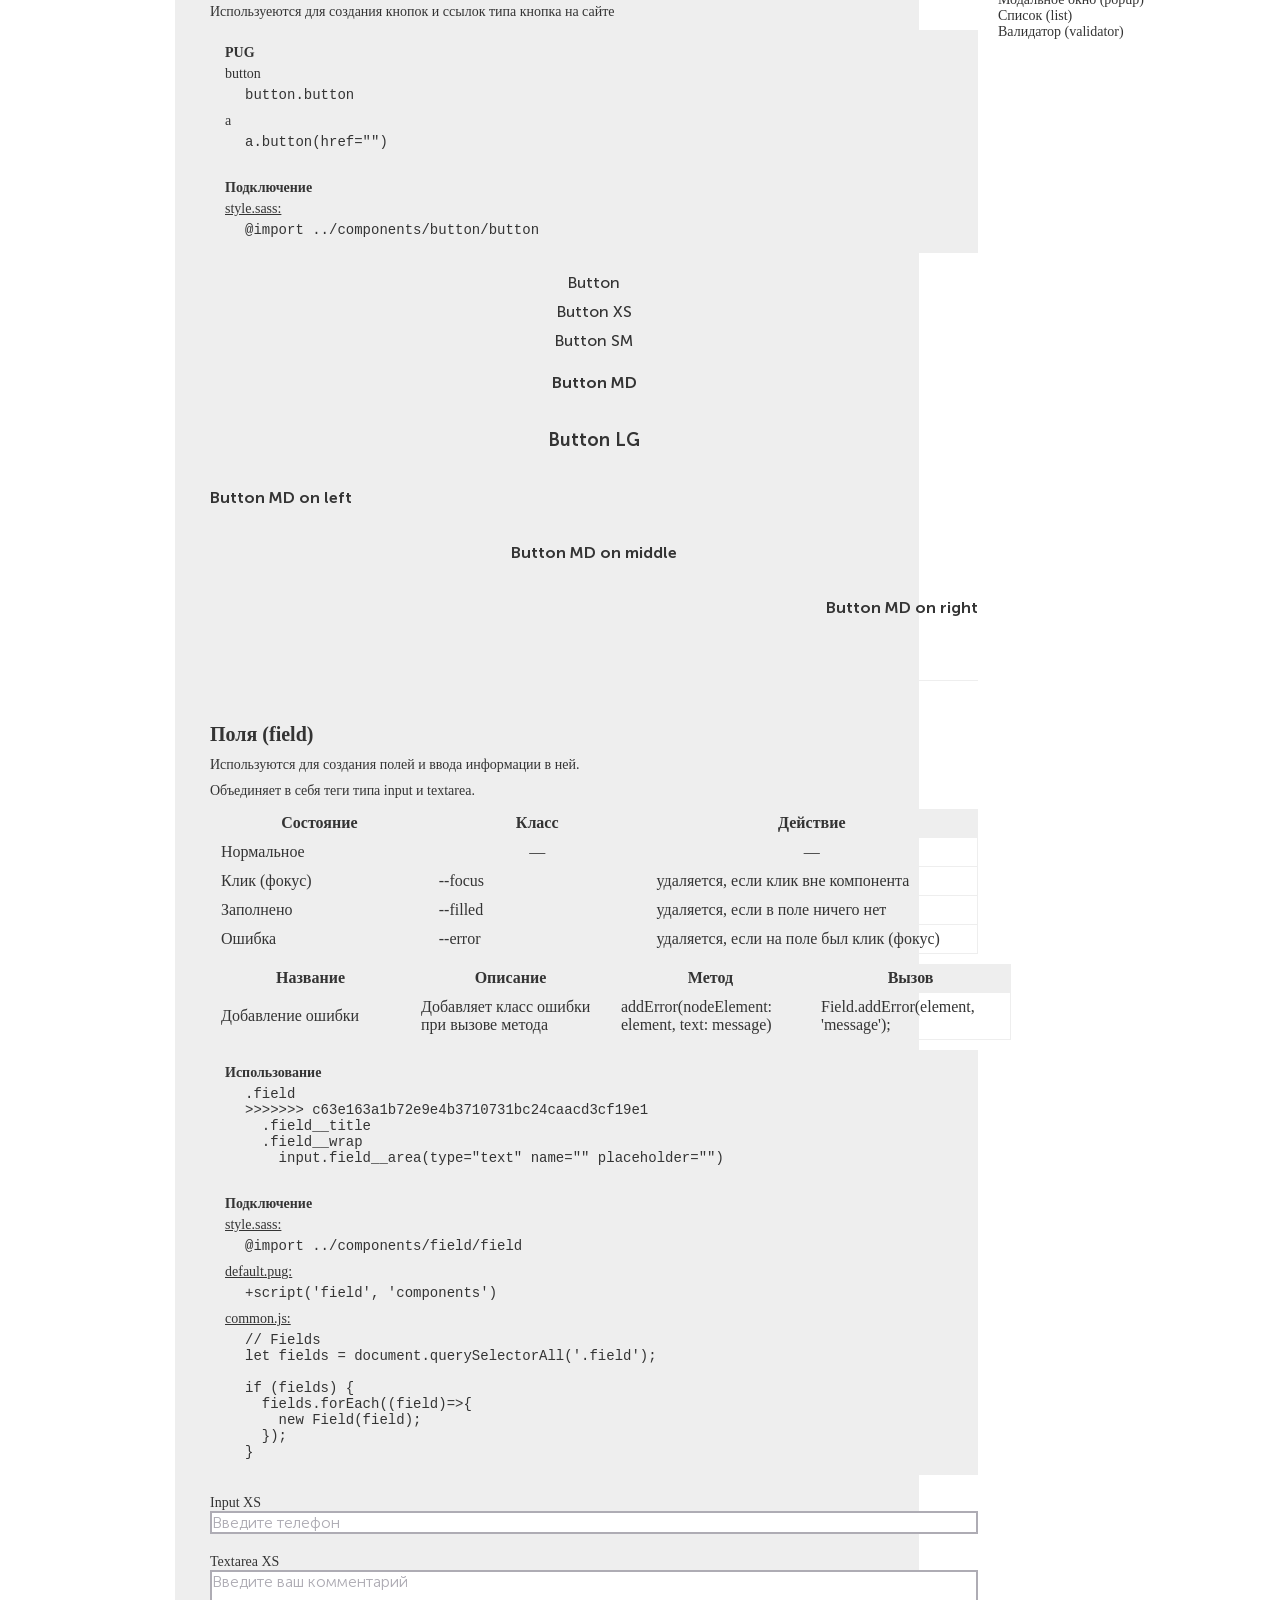
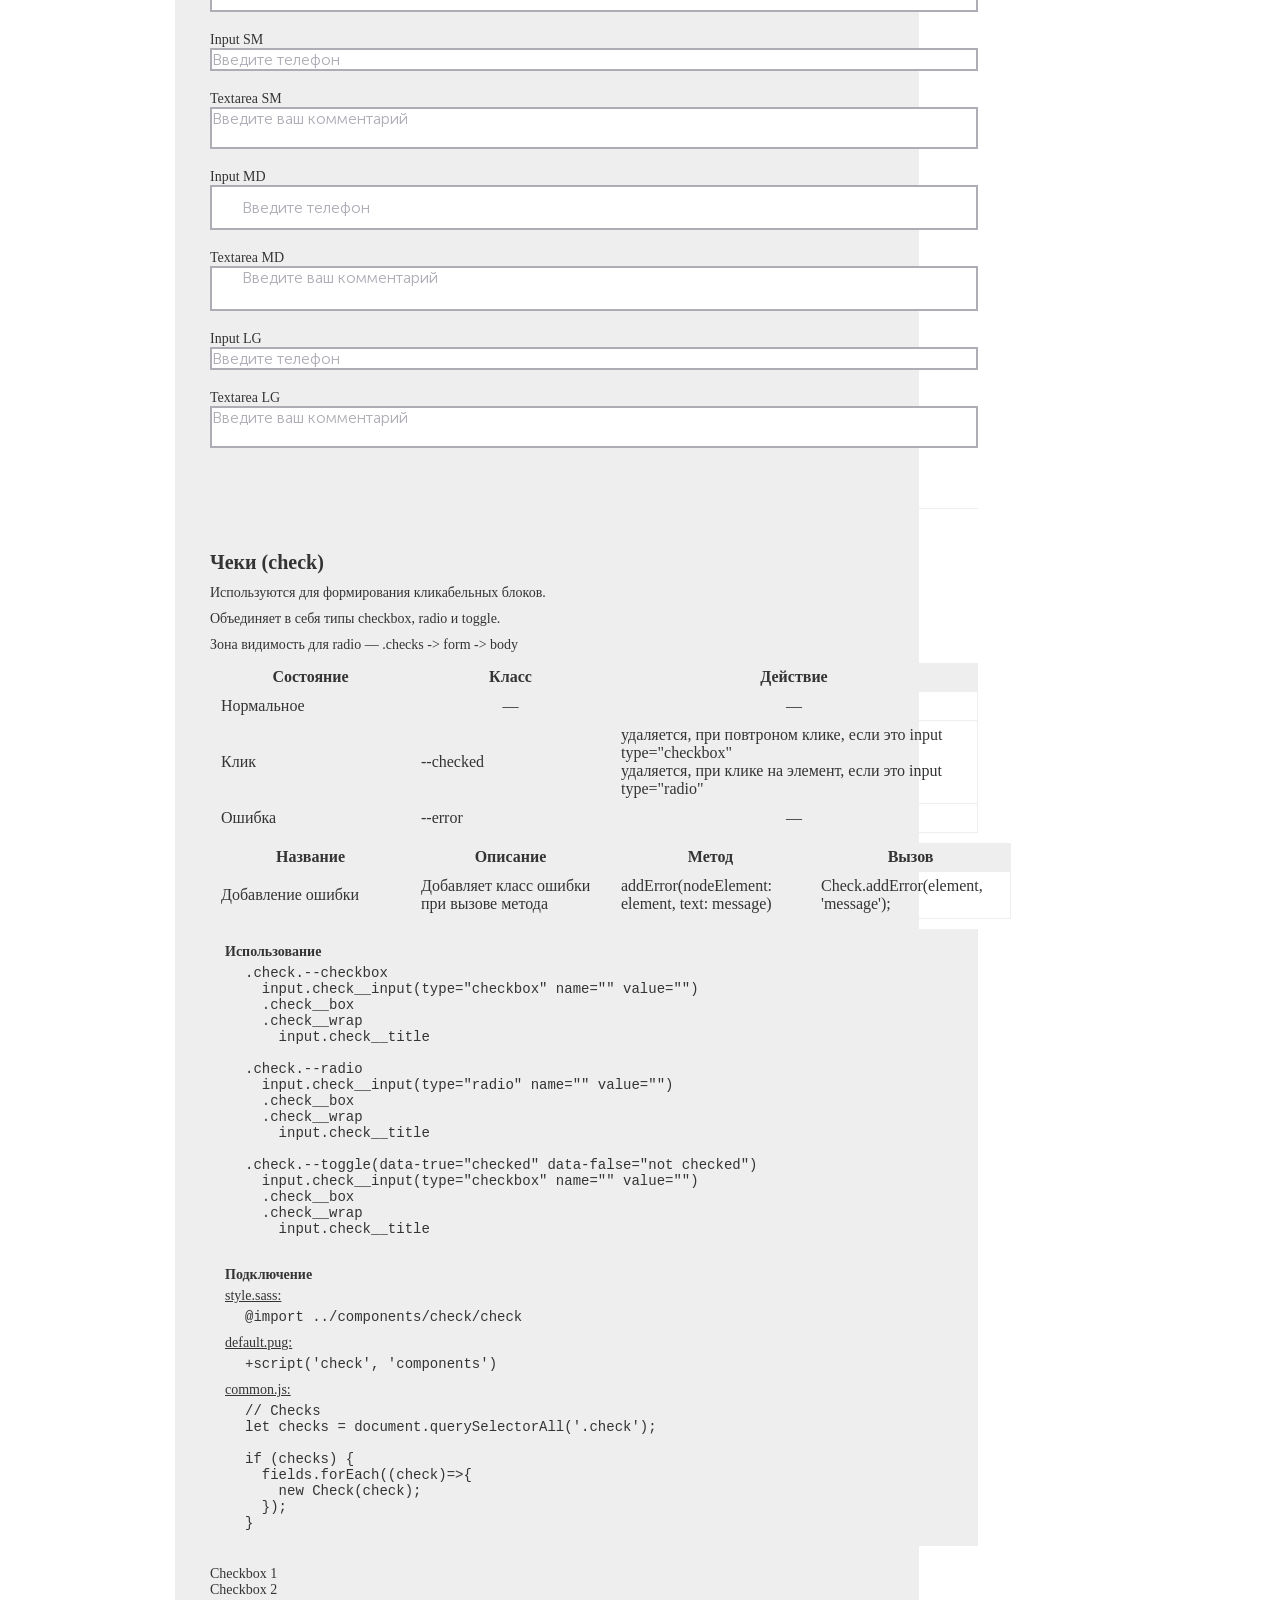
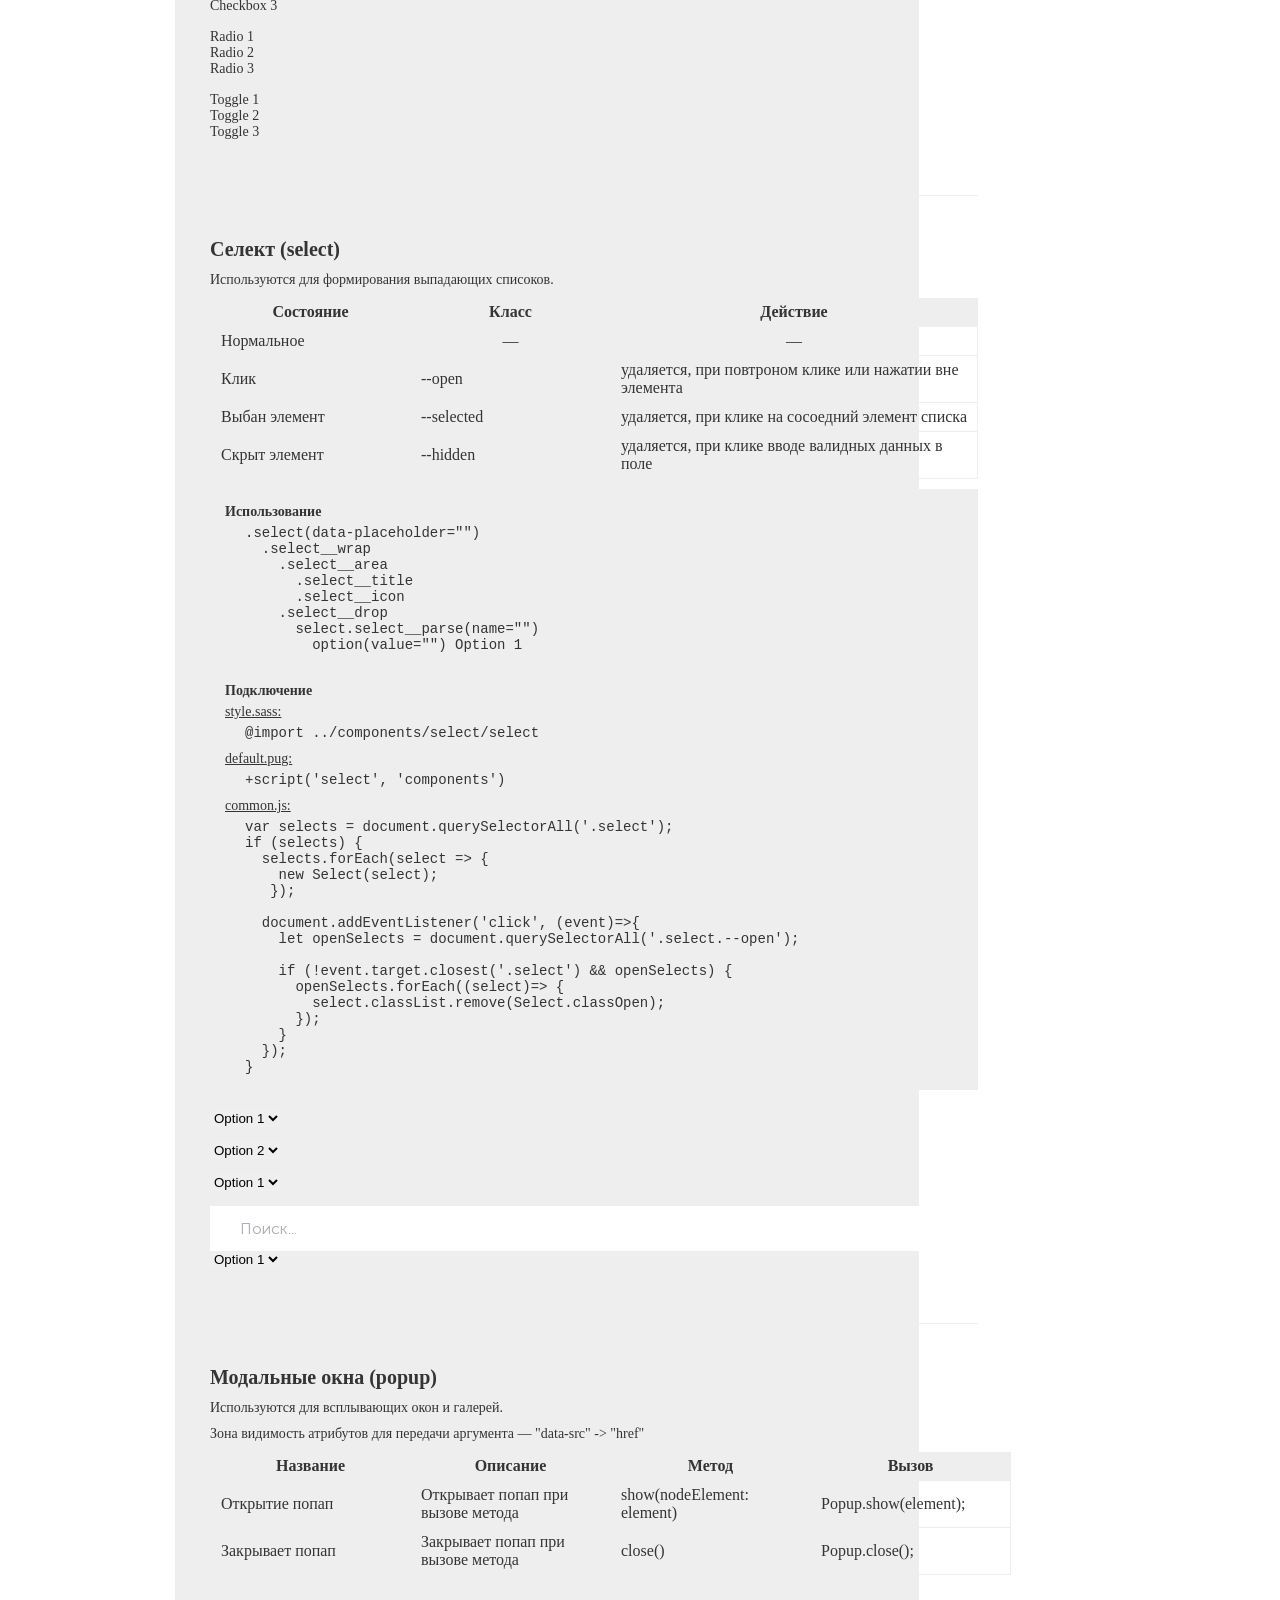
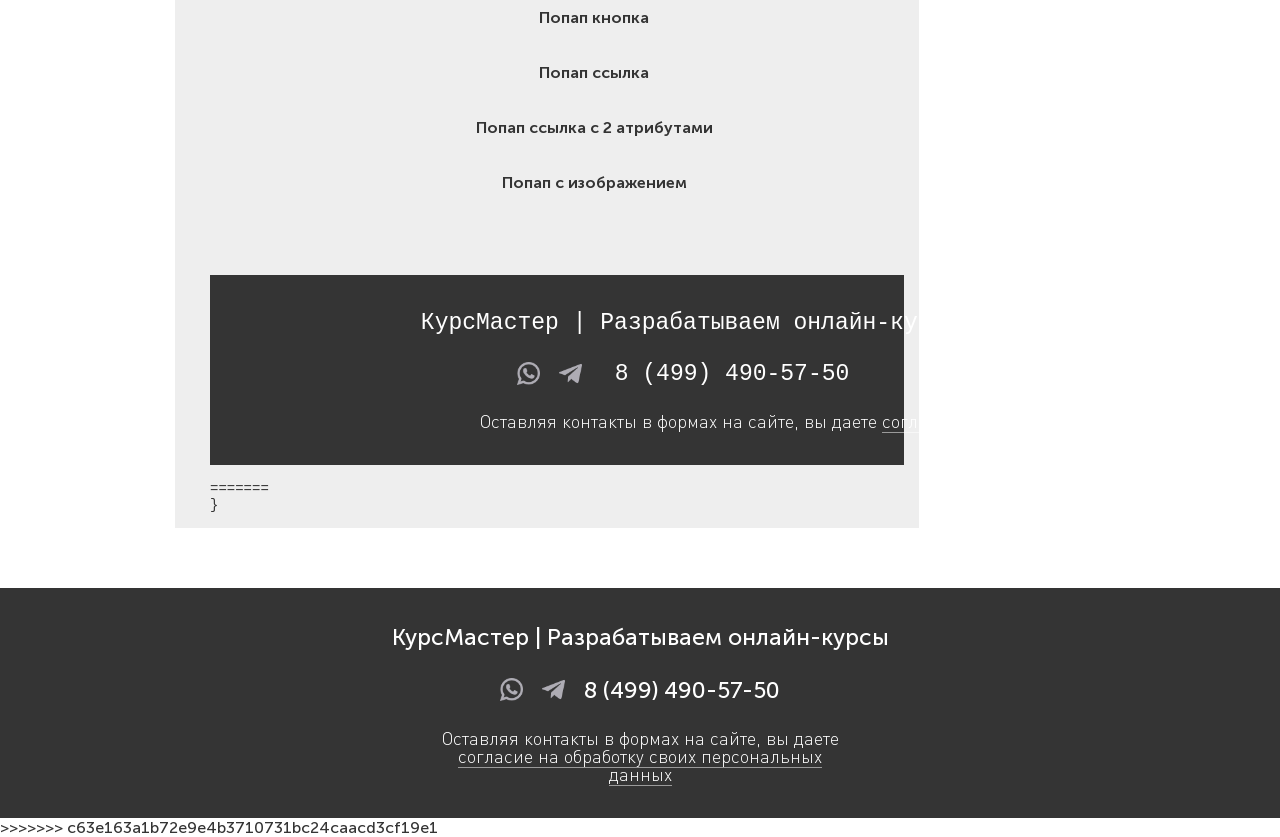
==== commit 865eb77f: "merge" ====
--- a/src/_components.html
+++ b/src/_components.html
@@ -1,4 +1,8 @@
+<<<<<<< HEAD
 <!DOCTYPE html><html lang="ru"><head><meta charset="UTF-8"><meta name="viewport" content="width=device-width, initial-scale=1.0"><title>Компоненты</title></head><body><div class="wrap"><link rel="stylesheet" href="template/css/style.css?ver=1664898053316"><link rel="stylesheet" href="template/blocks/header/header.css?ver=1664898053316"/><header class="header"><div class="case"><div class="header__wrap row"><div class="header__logo logo"><div class="logo__icon"><img src="uploads/logo.png" alt=""></div><div class="logo__text"><div class="logo__title">КурсМастер</div><div class="logo__desc">Методическое агентство</div></div></div><div class="header__nav"><ul><li><a href="#audit">Аудит курса</a></li><li><a href="#revision">Доработка курса</a></li><li><a href="#scratch">Разработка курса с нуля</a></li></ul></div><div class="header__socials socials"><div class="socials__list row"><a class="socials__item" href="https://bit.ly/3E8EVOA" target="_blank"><img src="uploads/whatsapp-gray.png" alt=""><img src="uploads/whatsapp-black.png" alt=""></a><a class="socials__item" href="https://tlgg.ru/@Aliev_Vadim" target="_blank"><img src="uploads/telegram-gray.png" alt=""><img src="uploads/telegram-black.png" alt=""></a></div></div><div class="header__phone"><a class="btn-call" href="tel:+74994905750">8 (499) 490-57-50</a></div></div></div></header><script src="template/blocks/header/header.js?ver=1664898053316"></script><main class="main"><div class="components"><div class="case"><div class="components__main-title">Сводная страница компонентов сборки</div><div class="components__wrap row"><div class="components__sections"><div class="components__section"><div class="components__title">Кнопки (button)</div><div class="components__desc"><p>Используеются для создания кнопок и ссылок типа кнопка на сайте</p><blockquote><h4>PUG</h4><p>button</p><pre>button.button</pre><p>a</p><pre>a.button(href="")</pre></blockquote><blockquote><h4>Подключение</h4><p><u>style.sass:</u></p><pre>@import ../components/button/button</pre></blockquote></div><div class="components__inner"><div class="button">Button</div><div class="button --xs --b-gray">Button XS</div><div class="button --sm --b-gray">Button SM</div><div class="button --md --b-gray">Button MD</div><div class="button --lg --b-gray">Button LG</div><div class="col"><div class="button --md left --b-gray">Button MD on left</div><div class="button --md mid --b-gray">Button MD on middle</div><div class="button --md right --b-gray">Button MD on right</div></div></div></div><div class="components__section"><div class="components__title">Поля (field)</div><div class="components__desc"><p>Используются для создания полей и ввода информации в ней.</p><p>Объединяет в себя теги типа input и textarea.</p><table class="table"><thead><tr><th>Состояние</th><th>Класс</th><th>Действие</th></tr></thead><tbody><tr><td>Нормальное</td><td><div class="tac">—</div></td><td><div class="tac">—</div></td></tr><tr><td>Клик (фокус)</td><td>--focus</td><td>удаляется, если клик вне компонента</td></tr><tr><td>Заполнено</td><td>--filled</td><td>удаляется, если в поле ничего нет</td></tr><tr><td>Ошибка</td><td>--error</td><td>удаляется, если на поле был клик (фокус)</td></tr></tbody></table><table class="table"><thead><tr><th>Название</th><th>Описание</th><th>Метод</th><th>Вызов</th></tr></thead><tbody><tr><td>Добавление ошибки</td><td>Добавляет класс ошибки при вызове метода</td><td>addError(nodeElement: element, text: message)</td><td>Field.addError(element, 'message');</td></tr></tbody></table><blockquote><h4>Использование</h4><pre>.field
+=======
+<!DOCTYPE html><html lang="ru"><head><meta charset="UTF-8"><meta name="viewport" content="width=device-width, initial-scale=1.0"><title>Компоненты</title></head><body><div class="wrap"><link rel="stylesheet" href="template/css/style.css?ver=1664892705513"><link rel="stylesheet" href="template/blocks/header/header.css?ver=1664892705513"/><header class="header"><div class="case"><div class="header__wrap row"><div class="header__logo logo"><div class="logo__icon"><img src="uploads/logo.png" alt=""></div><div class="logo__text"><div class="logo__title">КурсМастер</div><div class="logo__desc">Методическое агентство</div></div></div><div class="header__nav"><ul><li><a href="#audit">Аудит курса</a></li><li><a href="#revision">Доработка курса</a></li><li><a href="#scratch">Разработка курса с нуля</a></li></ul></div><div class="header__socials socials"><div class="socials__list row"><a class="socials__item" href="https://bit.ly/3E8EVOA" target="_blank"><img src="uploads/whatsapp-gray.png" alt=""><img src="uploads/whatsapp-black.png" alt=""></a><a class="socials__item" href="https://tlgg.ru/@Aliev_Vadim" target="_blank"><img src="uploads/telegram-gray.png" alt=""><img src="uploads/telegram-black.png" alt=""></a></div></div><div class="header__phone"><a class="btn-call" href="tel:+74994905750">8 (499) 490-57-50</a></div></div></div></header><script src="template/blocks/header/header.js?ver=1664892705513"></script><main class="main"><div class="components"><div class="case"><div class="components__main-title">Сводная страница компонентов сборки</div><div class="components__wrap row"><div class="components__sections"><div class="components__section"><div class="components__title">Кнопки (button)</div><div class="components__desc"><p>Используеются для создания кнопок и ссылок типа кнопка на сайте</p><blockquote><h4>PUG</h4><p>button</p><pre>button.button</pre><p>a</p><pre>a.button(href="")</pre></blockquote><blockquote><h4>Подключение</h4><p><u>style.sass:</u></p><pre>@import ../components/button/button</pre></blockquote></div><div class="components__inner"><div class="button">Button</div><div class="button --xs --b-gray">Button XS</div><div class="button --sm --b-gray">Button SM</div><div class="button --md --b-gray">Button MD</div><div class="button --lg --b-gray">Button LG</div><div class="col"><div class="button --md left --b-gray">Button MD on left</div><div class="button --md mid --b-gray">Button MD on middle</div><div class="button --md right --b-gray">Button MD on right</div></div></div></div><div class="components__section"><div class="components__title">Поля (field)</div><div class="components__desc"><p>Используются для создания полей и ввода информации в ней.</p><p>Объединяет в себя теги типа input и textarea.</p><table class="table"><thead><tr><th>Состояние</th><th>Класс</th><th>Действие</th></tr></thead><tbody><tr><td>Нормальное</td><td><div class="tac">—</div></td><td><div class="tac">—</div></td></tr><tr><td>Клик (фокус)</td><td>--focus</td><td>удаляется, если клик вне компонента</td></tr><tr><td>Заполнено</td><td>--filled</td><td>удаляется, если в поле ничего нет</td></tr><tr><td>Ошибка</td><td>--error</td><td>удаляется, если на поле был клик (фокус)</td></tr></tbody></table><table class="table"><thead><tr><th>Название</th><th>Описание</th><th>Метод</th><th>Вызов</th></tr></thead><tbody><tr><td>Добавление ошибки</td><td>Добавляет класс ошибки при вызове метода</td><td>addError(nodeElement: element, text: message)</td><td>Field.addError(element, 'message');</td></tr></tbody></table><blockquote><h4>Использование</h4><pre>.field
+>>>>>>> c63e163a1b72e9e4b3710731bc24caacd3cf19e1
   .field__title
   .field__wrap
     input.field__area(type="text" name="" placeholder="")</pre></blockquote><blockquote><h4>Подключение</h4><p><u>style.sass:</u></p><pre>@import ../components/field/field</pre><p><u>default.pug:</u></p><pre>+script('field', 'components')</pre><p><u>common.js:</u></p><pre>// Fields
@@ -178,4 +182,8 @@
 
 .components__nav ul {
 	flex-direction: column;
-}</style></main><link rel="stylesheet" href="template/blocks/footer/footer.css?ver=1664898053316"><footer class="footer"><div class="case"><div class="footer__title">КурсМастер | Разрабатываем онлайн-курсы</div><div class="footer__contacts"><div class="footer__socials socials"><div class="socials__list row"><a class="socials__item" href="https://bit.ly/3E8EVOA" target="_blank"><img src="uploads/whatsapp-gray.png" alt=""><img src="uploads/whatsapp-black.png" alt=""></a><a class="socials__item" href="https://tlgg.ru/@Aliev_Vadim" target="_blank"><img src="uploads/telegram-gray.png" alt=""><img src="uploads/telegram-black.png" alt=""></a></div></div><div class="footer__phone"> <a class="btn-call" href="tel:+74994905750">8 (499) 490-57-50</a> </div></div><div class="footer__policy">Оставляя контакты в формах на сайте, вы даете <a href="javascript:;" data-src="#modal-policy" data-fancybox="">согласие на обработку своих персональных данных</a></div></div></footer><div class="modal --sm --callback" id="modal-callback"><div class="modal__title">Обратный звонок</div><form class="modal__form"><div class="modal__field field --md --b-gray --round --phone --required"><div class="field__wrap"><input class="field__area" type="tel" name="phone" placeholder="Номер телефона"></div></div><button class="modal__btn button --md --bg-gold --round"><div class="button__text">Оставить заявку</div></button></form></div><div class="modal --sm --thanks" id="modal-thanks"><div class="modal__title">Спасибо</div><div class="modal__text">Ваша заявка успешно отправлена</div></div><div class="modal --lg" id="modal-policy"><div class="modal__title">ПОЛИТИКА КОНФИДЕНЦИАЛЬНОСТИ</div><div class="modal__text">Настоящая Политика конфиденциальности персональных данных (далее - Политика конфиденциальности) действует в отношении всей информации, размещенной на сайте в сети Интернет по адресу: <a href="https://kursmaster.ru/">https://kursmaster.ru/</a> (далее - Сайт), которую посетители Сайта могут получить о Пользователе во время использования Сайта, его сервисов, программ и продуктов.<br><br>Использование сервисов Сайта означает безоговорочное согласие Пользователя с настоящей Политикой и указанными в ней условиями обработки его персональной информации; в случае несогласия с этими условиями Пользователь должен воздержаться от использования сервисов.<br><br>1. ОБЩИЕ ПОЛОЖЕНИЯ<br><br>1.1. В рамках настоящей Политики под персональной информацией Пользователя понимаются:<br>1.1.1. Персональная информация, которую Пользователь предоставляет о себе самостоятельно при регистрации (создании учетной записи) или в процессе использования Сервисов, включая персональные данные Пользователя. Обязательная для предоставления Сервисов информация помечена специальным образом. Иная информация предоставляется Пользователем на его усмотрение.<br>1.1.2. Данные, которые автоматически передаются сервисам Сайта в процессе их использования с помощью установленного на устройстве Пользователя программного обеспечения, в том числе IP-адрес, данные файлов cookie, информация о браузере Пользователя (или иной программе, с помощью которой осуществляется доступ к сервисам), технические характеристики оборудования и программного обеспечения, используемых Пользователем, дата и время доступа к сервисам, адреса запрашиваемых страниц и иная подобная информация.<br>1.1.3. Иная информация о Пользователе, обработка которой предусмотрена Соглашением об использовании Сайта.<br>1.1.4. Настоящая Политика конфиденциальности применяется только к Сайту <a href="https://kursmaster.ru/">https://kursmaster.ru/</a> не контролирует и не несет ответственности за сайты третьих лиц, на которые Пользователь может перейти по ссылкам, доступным на Сайте <a href="https://kursmaster.ru/">https://kursmaster.ru/</a><br><br>2. ЦЕЛИ ОБРАБОТКИ ПЕРСОНАЛЬНОЙ ИНФОРМАЦИИ ПОЛЬЗОВАТЕЛЕЙ<br><br>2.1. Сайт собирает и хранит только ту персональную информацию, которая необходима для предоставления сервисов или исполнения соглашений и договоров с Пользователем, за исключением случаев, когда законодательством предусмотрено обязательное хранение персональной информации в течение определенного законом срока.<br>2.2. Персональную информацию Пользователя Сайт обрабатывает в следующих целях:<br>2.2.1. Идентификации Пользователя, зарегистрированного на Сайте.<br>2.2.2. Предоставления Пользователю доступа к персонализированным ресурсам Сайта.<br>2.2.3. Установления с Пользователем обратной связи, включая направление уведомлений, запросов, касающихся использования Сайта, оказания услуг, обработку запросов и заявок от Пользователя.<br>2.2.4. Определения места нахождения Пользователя для обеспечения безопасности, предотвращения мошенничества.<br>2.2.5. Подтверждения достоверности и полноты персональных данных, предоставленных Пользователем.<br>2.2.6. Создания учетной записи для использования возможностей Сайта, если Пользователь дал согласие на создание учетной записи.<br>2.2.7. Уведомления Пользователя Сайта о возможностях Сайта, деятельности владельца сайта.<br>2.2.8. Предоставления Пользователю эффективной клиентской и технической поддержки при возникновении проблем, связанных с использованием Сайта.<br>2.2.9. Осуществления рекламной деятельности с согласия Пользователя.<br><br>3. УСЛОВИЯ ОБРАБОТКИ ПЕРСОНАЛЬНОЙ ИНФОРМАЦИИ ПОЛЬЗОВАТЕЛЕЙ И ЕЕ ПЕРЕДАЧИ ТРЕТЬИМ ЛИЦАМ<br><br>3.1. Сайт хранит персональную информацию Пользователей в соответствии с внутренними регламентами конкретных сервисов.<br>3.2. В отношении персональной информации Пользователя сохраняется ее конфиденциальность, кроме случаев добровольного предоставления Пользователем информации о себе для общего доступа неограниченному кругу лиц. При использовании отдельных сервисов Пользователь соглашается с тем, что определенная часть его персональной информации становится общедоступной.<br>3.3. Сайт вправе передать персональную информацию Пользователя третьим лицам в следующих случаях:<br>3.3.1. Пользователь выразил согласие на такие действия.<br>3.3.2. Передача необходима для использования Пользователем определенного сервиса либо для исполнения определенного соглашения или договора с Пользователем.<br>3.3.4. Передача предусмотрена российским или иным применимым законодательством в рамках установленной законодательством процедуры.<br>3.3.5. В случае продажи Сайта к приобретателю переходят все обязательства по соблюдению условий настоящей Политики применительно к полученной им персональной информации.<br>3.4. Обработка персональных данных Пользователя осуществляется без ограничения срока любым законным способом, в том числе в информационных системах персональных данных с использованием средств автоматизации или без использования таких средств. Обработка персональных данных Пользователей осуществляется в соответствии с Федеральным законом от 27.07.2006 N 152-ФЗ "О персональных данных".<br>3.5. При утрате или разглашении персональных данных Администрация Сайта информирует Пользователя об утрате или разглашении персональных данных.<br>3.6. Администрация Сайта принимает необходимые организационные и технические меры для защиты персональной информации Пользователя от неправомерного или случайного доступа, уничтожения, изменения, блокирования, копирования, распространения, а также от иных неправомерных действий третьих лиц.<br>3.7. Администрация Сайта совместно с Пользователем принимает все необходимые меры по предотвращению убытков или иных отрицательных последствий, вызванных утратой или разглашением персональных данных Пользователя.<br><br>4. ОБЯЗАТЕЛЬСТВА СТОРОН<br><br>4.1. Пользователь обязан:<br>4.1.1. Предоставить информацию о персональных данных, необходимую для пользования Сайтом.<br>4.1.2. Обновлять, дополнять предоставленную информацию о персональных данных в случае изменения данной информации.<br>4.2. Администрация Сайта обязана:<br>4.2.1. Использовать полученную информацию исключительно для целей, указанных в настоящей Политике конфиденциальности.<br>4.2.2. Обеспечить хранение конфиденциальной информации в тайне, не разглашать без предварительного письменного разрешения Пользователя, а также не осуществлять продажу, обмен, опубликование либо разглашение иными возможными способами переданных персональных данных Пользователя, за исключением предусмотренных настоящей Политикой конфиденциальности.<br>4.2.3. Принимать меры предосторожности для защиты конфиденциальности персональных данных Пользователя согласно порядку, обычно используемому для защиты такого рода информации в существующем деловом обороте.<br>4.2.4. Осуществить блокирование персональных данных, относящихся к соответствующему Пользователю, с момента обращения или запроса Пользователя или его законного представителя либо уполномоченного органа по защите прав субъектов персональных данных на период проверки в случае выявления недостоверных персональных данных или неправомерных действий.<br><br>5. ОТВЕТСТВЕННОСТЬ СТОРОН<br><br>5.1. Администрация Сайта, не исполнившая свои обязательства, несет ответственность за убытки, понесенные Пользователем в связи с неправомерным использованием персональных данных, в соответствии с законодательством Российской Федерации.<br>5.2. В случае утраты или разглашения конфиденциальной информации Администрация Сайта не несет ответственности, если данная конфиденциальная информация:<br>5.2.1. Стала публичным достоянием до ее утраты или разглашения.<br>5.2.2. Была получена от третьей стороны до момента ее получения Администрацией Сайта.<br>5.2.3. Была разглашена с согласия Пользователя.<br><br>6. РАЗРЕШЕНИЕ СПОРОВ<br><br>6.1. До обращения в суд с иском по спорам, возникающим из отношений между Пользователем Сайта и Администрацией Сайта, обязательным является предъявление претензии (письменного предложения о добровольном урегулировании спора).<br>6.2. Получатель претензии в течение 14 календарных дней со дня получения претензии письменно уведомляет заявителя претензии о результатах рассмотрения претензии.<br>6.3. При недостижении соглашения спор будет передан на рассмотрение в суд в соответствии с действующим законодательством Российской Федерации.<br>6.4. К настоящей Политике конфиденциальности и отношениям между Пользователем и Администрацией Сайта применяется действующее законодательство Российской Федерации.<br><br>7. ДОПОЛНИТЕЛЬНЫЕ УСЛОВИЯ<br><br>7.1. Администрация Сайта вправе вносить изменения в настоящую Политику конфиденциальности без согласия Пользователя.<br>7.2. Новая Политика конфиденциальности вступает в силу с момента ее размещения на Сайте, если иное не предусмотрено новой редакцией Политики конфиденциальности.<br>7.3. Действующая Политика конфиденциальности размещена на странице по адресу: <a href="https://kursmaster.ru/">https://kursmaster.ru/</a><br>7.4. Настоящая Политика конфиденциальности является неотъемлемой частью Соглашения об использовании Сайта, размещенного на странице по адресу: <a href="https://kursmaster.ru/">https://kursmaster.ru/</a></div></div><script src="template/components/field/field.js?ver=1664898053316"></script><script src="template/components/check/check.js?ver=1664898053316"></script><script src="template/components/select/select.js?ver=1664898053316"></script><script src="template/components/popup/popup.js?ver=1664898053316"></script><script src="template/js/common.js?ver=1664898053316"></script></div></body></html>+<<<<<<< HEAD
+}</style></main><link rel="stylesheet" href="template/blocks/footer/footer.css?ver=1664898053316"><footer class="footer"><div class="case"><div class="footer__title">КурсМастер | Разрабатываем онлайн-курсы</div><div class="footer__contacts"><div class="footer__socials socials"><div class="socials__list row"><a class="socials__item" href="https://bit.ly/3E8EVOA" target="_blank"><img src="uploads/whatsapp-gray.png" alt=""><img src="uploads/whatsapp-black.png" alt=""></a><a class="socials__item" href="https://tlgg.ru/@Aliev_Vadim" target="_blank"><img src="uploads/telegram-gray.png" alt=""><img src="uploads/telegram-black.png" alt=""></a></div></div><div class="footer__phone"> <a class="btn-call" href="tel:+74994905750">8 (499) 490-57-50</a> </div></div><div class="footer__policy">Оставляя контакты в формах на сайте, вы даете <a href="javascript:;" data-src="#modal-policy" data-fancybox="">согласие на обработку своих персональных данных</a></div></div></footer><div class="modal --sm --callback" id="modal-callback"><div class="modal__title">Обратный звонок</div><form class="modal__form"><div class="modal__field field --md --b-gray --round --phone --required"><div class="field__wrap"><input class="field__area" type="tel" name="phone" placeholder="Номер телефона"></div></div><button class="modal__btn button --md --bg-gold --round"><div class="button__text">Оставить заявку</div></button></form></div><div class="modal --sm --thanks" id="modal-thanks"><div class="modal__title">Спасибо</div><div class="modal__text">Ваша заявка успешно отправлена</div></div><div class="modal --lg" id="modal-policy"><div class="modal__title">ПОЛИТИКА КОНФИДЕНЦИАЛЬНОСТИ</div><div class="modal__text">Настоящая Политика конфиденциальности персональных данных (далее - Политика конфиденциальности) действует в отношении всей информации, размещенной на сайте в сети Интернет по адресу: <a href="https://kursmaster.ru/">https://kursmaster.ru/</a> (далее - Сайт), которую посетители Сайта могут получить о Пользователе во время использования Сайта, его сервисов, программ и продуктов.<br><br>Использование сервисов Сайта означает безоговорочное согласие Пользователя с настоящей Политикой и указанными в ней условиями обработки его персональной информации; в случае несогласия с этими условиями Пользователь должен воздержаться от использования сервисов.<br><br>1. ОБЩИЕ ПОЛОЖЕНИЯ<br><br>1.1. В рамках настоящей Политики под персональной информацией Пользователя понимаются:<br>1.1.1. Персональная информация, которую Пользователь предоставляет о себе самостоятельно при регистрации (создании учетной записи) или в процессе использования Сервисов, включая персональные данные Пользователя. Обязательная для предоставления Сервисов информация помечена специальным образом. Иная информация предоставляется Пользователем на его усмотрение.<br>1.1.2. Данные, которые автоматически передаются сервисам Сайта в процессе их использования с помощью установленного на устройстве Пользователя программного обеспечения, в том числе IP-адрес, данные файлов cookie, информация о браузере Пользователя (или иной программе, с помощью которой осуществляется доступ к сервисам), технические характеристики оборудования и программного обеспечения, используемых Пользователем, дата и время доступа к сервисам, адреса запрашиваемых страниц и иная подобная информация.<br>1.1.3. Иная информация о Пользователе, обработка которой предусмотрена Соглашением об использовании Сайта.<br>1.1.4. Настоящая Политика конфиденциальности применяется только к Сайту <a href="https://kursmaster.ru/">https://kursmaster.ru/</a> не контролирует и не несет ответственности за сайты третьих лиц, на которые Пользователь может перейти по ссылкам, доступным на Сайте <a href="https://kursmaster.ru/">https://kursmaster.ru/</a><br><br>2. ЦЕЛИ ОБРАБОТКИ ПЕРСОНАЛЬНОЙ ИНФОРМАЦИИ ПОЛЬЗОВАТЕЛЕЙ<br><br>2.1. Сайт собирает и хранит только ту персональную информацию, которая необходима для предоставления сервисов или исполнения соглашений и договоров с Пользователем, за исключением случаев, когда законодательством предусмотрено обязательное хранение персональной информации в течение определенного законом срока.<br>2.2. Персональную информацию Пользователя Сайт обрабатывает в следующих целях:<br>2.2.1. Идентификации Пользователя, зарегистрированного на Сайте.<br>2.2.2. Предоставления Пользователю доступа к персонализированным ресурсам Сайта.<br>2.2.3. Установления с Пользователем обратной связи, включая направление уведомлений, запросов, касающихся использования Сайта, оказания услуг, обработку запросов и заявок от Пользователя.<br>2.2.4. Определения места нахождения Пользователя для обеспечения безопасности, предотвращения мошенничества.<br>2.2.5. Подтверждения достоверности и полноты персональных данных, предоставленных Пользователем.<br>2.2.6. Создания учетной записи для использования возможностей Сайта, если Пользователь дал согласие на создание учетной записи.<br>2.2.7. Уведомления Пользователя Сайта о возможностях Сайта, деятельности владельца сайта.<br>2.2.8. Предоставления Пользователю эффективной клиентской и технической поддержки при возникновении проблем, связанных с использованием Сайта.<br>2.2.9. Осуществления рекламной деятельности с согласия Пользователя.<br><br>3. УСЛОВИЯ ОБРАБОТКИ ПЕРСОНАЛЬНОЙ ИНФОРМАЦИИ ПОЛЬЗОВАТЕЛЕЙ И ЕЕ ПЕРЕДАЧИ ТРЕТЬИМ ЛИЦАМ<br><br>3.1. Сайт хранит персональную информацию Пользователей в соответствии с внутренними регламентами конкретных сервисов.<br>3.2. В отношении персональной информации Пользователя сохраняется ее конфиденциальность, кроме случаев добровольного предоставления Пользователем информации о себе для общего доступа неограниченному кругу лиц. При использовании отдельных сервисов Пользователь соглашается с тем, что определенная часть его персональной информации становится общедоступной.<br>3.3. Сайт вправе передать персональную информацию Пользователя третьим лицам в следующих случаях:<br>3.3.1. Пользователь выразил согласие на такие действия.<br>3.3.2. Передача необходима для использования Пользователем определенного сервиса либо для исполнения определенного соглашения или договора с Пользователем.<br>3.3.4. Передача предусмотрена российским или иным применимым законодательством в рамках установленной законодательством процедуры.<br>3.3.5. В случае продажи Сайта к приобретателю переходят все обязательства по соблюдению условий настоящей Политики применительно к полученной им персональной информации.<br>3.4. Обработка персональных данных Пользователя осуществляется без ограничения срока любым законным способом, в том числе в информационных системах персональных данных с использованием средств автоматизации или без использования таких средств. Обработка персональных данных Пользователей осуществляется в соответствии с Федеральным законом от 27.07.2006 N 152-ФЗ "О персональных данных".<br>3.5. При утрате или разглашении персональных данных Администрация Сайта информирует Пользователя об утрате или разглашении персональных данных.<br>3.6. Администрация Сайта принимает необходимые организационные и технические меры для защиты персональной информации Пользователя от неправомерного или случайного доступа, уничтожения, изменения, блокирования, копирования, распространения, а также от иных неправомерных действий третьих лиц.<br>3.7. Администрация Сайта совместно с Пользователем принимает все необходимые меры по предотвращению убытков или иных отрицательных последствий, вызванных утратой или разглашением персональных данных Пользователя.<br><br>4. ОБЯЗАТЕЛЬСТВА СТОРОН<br><br>4.1. Пользователь обязан:<br>4.1.1. Предоставить информацию о персональных данных, необходимую для пользования Сайтом.<br>4.1.2. Обновлять, дополнять предоставленную информацию о персональных данных в случае изменения данной информации.<br>4.2. Администрация Сайта обязана:<br>4.2.1. Использовать полученную информацию исключительно для целей, указанных в настоящей Политике конфиденциальности.<br>4.2.2. Обеспечить хранение конфиденциальной информации в тайне, не разглашать без предварительного письменного разрешения Пользователя, а также не осуществлять продажу, обмен, опубликование либо разглашение иными возможными способами переданных персональных данных Пользователя, за исключением предусмотренных настоящей Политикой конфиденциальности.<br>4.2.3. Принимать меры предосторожности для защиты конфиденциальности персональных данных Пользователя согласно порядку, обычно используемому для защиты такого рода информации в существующем деловом обороте.<br>4.2.4. Осуществить блокирование персональных данных, относящихся к соответствующему Пользователю, с момента обращения или запроса Пользователя или его законного представителя либо уполномоченного органа по защите прав субъектов персональных данных на период проверки в случае выявления недостоверных персональных данных или неправомерных действий.<br><br>5. ОТВЕТСТВЕННОСТЬ СТОРОН<br><br>5.1. Администрация Сайта, не исполнившая свои обязательства, несет ответственность за убытки, понесенные Пользователем в связи с неправомерным использованием персональных данных, в соответствии с законодательством Российской Федерации.<br>5.2. В случае утраты или разглашения конфиденциальной информации Администрация Сайта не несет ответственности, если данная конфиденциальная информация:<br>5.2.1. Стала публичным достоянием до ее утраты или разглашения.<br>5.2.2. Была получена от третьей стороны до момента ее получения Администрацией Сайта.<br>5.2.3. Была разглашена с согласия Пользователя.<br><br>6. РАЗРЕШЕНИЕ СПОРОВ<br><br>6.1. До обращения в суд с иском по спорам, возникающим из отношений между Пользователем Сайта и Администрацией Сайта, обязательным является предъявление претензии (письменного предложения о добровольном урегулировании спора).<br>6.2. Получатель претензии в течение 14 календарных дней со дня получения претензии письменно уведомляет заявителя претензии о результатах рассмотрения претензии.<br>6.3. При недостижении соглашения спор будет передан на рассмотрение в суд в соответствии с действующим законодательством Российской Федерации.<br>6.4. К настоящей Политике конфиденциальности и отношениям между Пользователем и Администрацией Сайта применяется действующее законодательство Российской Федерации.<br><br>7. ДОПОЛНИТЕЛЬНЫЕ УСЛОВИЯ<br><br>7.1. Администрация Сайта вправе вносить изменения в настоящую Политику конфиденциальности без согласия Пользователя.<br>7.2. Новая Политика конфиденциальности вступает в силу с момента ее размещения на Сайте, если иное не предусмотрено новой редакцией Политики конфиденциальности.<br>7.3. Действующая Политика конфиденциальности размещена на странице по адресу: <a href="https://kursmaster.ru/">https://kursmaster.ru/</a><br>7.4. Настоящая Политика конфиденциальности является неотъемлемой частью Соглашения об использовании Сайта, размещенного на странице по адресу: <a href="https://kursmaster.ru/">https://kursmaster.ru/</a></div></div><script src="template/components/field/field.js?ver=1664898053316"></script><script src="template/components/check/check.js?ver=1664898053316"></script><script src="template/components/select/select.js?ver=1664898053316"></script><script src="template/components/popup/popup.js?ver=1664898053316"></script><script src="template/js/common.js?ver=1664898053316"></script></div></body></html>
+=======
+}</style></main><link rel="stylesheet" href="template/blocks/footer/footer.css?ver=1664892705513"><footer class="footer"><div class="case"><div class="footer__title">КурсМастер | Разрабатываем онлайн-курсы</div><div class="footer__contacts"><div class="footer__socials socials"><div class="socials__list row"><a class="socials__item" href="https://bit.ly/3E8EVOA" target="_blank"><img src="uploads/whatsapp-gray.png" alt=""><img src="uploads/whatsapp-black.png" alt=""></a><a class="socials__item" href="https://tlgg.ru/@Aliev_Vadim" target="_blank"><img src="uploads/telegram-gray.png" alt=""><img src="uploads/telegram-black.png" alt=""></a></div></div><div class="footer__phone"> <a class="btn-call" href="tel:+74994905750">8 (499) 490-57-50</a> </div></div><div class="footer__policy">Оставляя контакты в формах на сайте, вы даете <a href="javascript:;" data-src="#modal-policy" data-fancybox="">согласие на обработку своих персональных данных</a></div></div></footer><div class="modal --sm --callback" id="modal-callback"><div class="modal__title">Обратный звонок</div><form class="modal__form"><div class="modal__field field --md --b-gray --round --phone --required"><div class="field__wrap"><input class="field__area" type="tel" name="phone" placeholder="Номер телефона"></div></div><button class="modal__btn button --md --bg-gold --round"><div class="button__text">Оставить заявку</div></button></form></div><div class="modal --sm --thanks" id="modal-thanks"><div class="modal__title">Спасибо</div><div class="modal__text">Ваша заявка успешно отправлена</div></div><div class="modal --lg" id="modal-policy"><div class="modal__title">ПОЛИТИКА КОНФИДЕНЦИАЛЬНОСТИ</div><div class="modal__text">Настоящая Политика конфиденциальности персональных данных (далее - Политика конфиденциальности) действует в отношении всей информации, размещенной на сайте в сети Интернет по адресу: <a href="https://kursmaster.ru/">https://kursmaster.ru/</a> (далее - Сайт), которую посетители Сайта могут получить о Пользователе во время использования Сайта, его сервисов, программ и продуктов.<br><br>Использование сервисов Сайта означает безоговорочное согласие Пользователя с настоящей Политикой и указанными в ней условиями обработки его персональной информации; в случае несогласия с этими условиями Пользователь должен воздержаться от использования сервисов.<br><br>1. ОБЩИЕ ПОЛОЖЕНИЯ<br><br>1.1. В рамках настоящей Политики под персональной информацией Пользователя понимаются:<br>1.1.1. Персональная информация, которую Пользователь предоставляет о себе самостоятельно при регистрации (создании учетной записи) или в процессе использования Сервисов, включая персональные данные Пользователя. Обязательная для предоставления Сервисов информация помечена специальным образом. Иная информация предоставляется Пользователем на его усмотрение.<br>1.1.2. Данные, которые автоматически передаются сервисам Сайта в процессе их использования с помощью установленного на устройстве Пользователя программного обеспечения, в том числе IP-адрес, данные файлов cookie, информация о браузере Пользователя (или иной программе, с помощью которой осуществляется доступ к сервисам), технические характеристики оборудования и программного обеспечения, используемых Пользователем, дата и время доступа к сервисам, адреса запрашиваемых страниц и иная подобная информация.<br>1.1.3. Иная информация о Пользователе, обработка которой предусмотрена Соглашением об использовании Сайта.<br>1.1.4. Настоящая Политика конфиденциальности применяется только к Сайту <a href="https://kursmaster.ru/">https://kursmaster.ru/</a> не контролирует и не несет ответственности за сайты третьих лиц, на которые Пользователь может перейти по ссылкам, доступным на Сайте <a href="https://kursmaster.ru/">https://kursmaster.ru/</a><br><br>2. ЦЕЛИ ОБРАБОТКИ ПЕРСОНАЛЬНОЙ ИНФОРМАЦИИ ПОЛЬЗОВАТЕЛЕЙ<br><br>2.1. Сайт собирает и хранит только ту персональную информацию, которая необходима для предоставления сервисов или исполнения соглашений и договоров с Пользователем, за исключением случаев, когда законодательством предусмотрено обязательное хранение персональной информации в течение определенного законом срока.<br>2.2. Персональную информацию Пользователя Сайт обрабатывает в следующих целях:<br>2.2.1. Идентификации Пользователя, зарегистрированного на Сайте.<br>2.2.2. Предоставления Пользователю доступа к персонализированным ресурсам Сайта.<br>2.2.3. Установления с Пользователем обратной связи, включая направление уведомлений, запросов, касающихся использования Сайта, оказания услуг, обработку запросов и заявок от Пользователя.<br>2.2.4. Определения места нахождения Пользователя для обеспечения безопасности, предотвращения мошенничества.<br>2.2.5. Подтверждения достоверности и полноты персональных данных, предоставленных Пользователем.<br>2.2.6. Создания учетной записи для использования возможностей Сайта, если Пользователь дал согласие на создание учетной записи.<br>2.2.7. Уведомления Пользователя Сайта о возможностях Сайта, деятельности владельца сайта.<br>2.2.8. Предоставления Пользователю эффективной клиентской и технической поддержки при возникновении проблем, связанных с использованием Сайта.<br>2.2.9. Осуществления рекламной деятельности с согласия Пользователя.<br><br>3. УСЛОВИЯ ОБРАБОТКИ ПЕРСОНАЛЬНОЙ ИНФОРМАЦИИ ПОЛЬЗОВАТЕЛЕЙ И ЕЕ ПЕРЕДАЧИ ТРЕТЬИМ ЛИЦАМ<br><br>3.1. Сайт хранит персональную информацию Пользователей в соответствии с внутренними регламентами конкретных сервисов.<br>3.2. В отношении персональной информации Пользователя сохраняется ее конфиденциальность, кроме случаев добровольного предоставления Пользователем информации о себе для общего доступа неограниченному кругу лиц. При использовании отдельных сервисов Пользователь соглашается с тем, что определенная часть его персональной информации становится общедоступной.<br>3.3. Сайт вправе передать персональную информацию Пользователя третьим лицам в следующих случаях:<br>3.3.1. Пользователь выразил согласие на такие действия.<br>3.3.2. Передача необходима для использования Пользователем определенного сервиса либо для исполнения определенного соглашения или договора с Пользователем.<br>3.3.4. Передача предусмотрена российским или иным применимым законодательством в рамках установленной законодательством процедуры.<br>3.3.5. В случае продажи Сайта к приобретателю переходят все обязательства по соблюдению условий настоящей Политики применительно к полученной им персональной информации.<br>3.4. Обработка персональных данных Пользователя осуществляется без ограничения срока любым законным способом, в том числе в информационных системах персональных данных с использованием средств автоматизации или без использования таких средств. Обработка персональных данных Пользователей осуществляется в соответствии с Федеральным законом от 27.07.2006 N 152-ФЗ "О персональных данных".<br>3.5. При утрате или разглашении персональных данных Администрация Сайта информирует Пользователя об утрате или разглашении персональных данных.<br>3.6. Администрация Сайта принимает необходимые организационные и технические меры для защиты персональной информации Пользователя от неправомерного или случайного доступа, уничтожения, изменения, блокирования, копирования, распространения, а также от иных неправомерных действий третьих лиц.<br>3.7. Администрация Сайта совместно с Пользователем принимает все необходимые меры по предотвращению убытков или иных отрицательных последствий, вызванных утратой или разглашением персональных данных Пользователя.<br><br>4. ОБЯЗАТЕЛЬСТВА СТОРОН<br><br>4.1. Пользователь обязан:<br>4.1.1. Предоставить информацию о персональных данных, необходимую для пользования Сайтом.<br>4.1.2. Обновлять, дополнять предоставленную информацию о персональных данных в случае изменения данной информации.<br>4.2. Администрация Сайта обязана:<br>4.2.1. Использовать полученную информацию исключительно для целей, указанных в настоящей Политике конфиденциальности.<br>4.2.2. Обеспечить хранение конфиденциальной информации в тайне, не разглашать без предварительного письменного разрешения Пользователя, а также не осуществлять продажу, обмен, опубликование либо разглашение иными возможными способами переданных персональных данных Пользователя, за исключением предусмотренных настоящей Политикой конфиденциальности.<br>4.2.3. Принимать меры предосторожности для защиты конфиденциальности персональных данных Пользователя согласно порядку, обычно используемому для защиты такого рода информации в существующем деловом обороте.<br>4.2.4. Осуществить блокирование персональных данных, относящихся к соответствующему Пользователю, с момента обращения или запроса Пользователя или его законного представителя либо уполномоченного органа по защите прав субъектов персональных данных на период проверки в случае выявления недостоверных персональных данных или неправомерных действий.<br><br>5. ОТВЕТСТВЕННОСТЬ СТОРОН<br><br>5.1. Администрация Сайта, не исполнившая свои обязательства, несет ответственность за убытки, понесенные Пользователем в связи с неправомерным использованием персональных данных, в соответствии с законодательством Российской Федерации.<br>5.2. В случае утраты или разглашения конфиденциальной информации Администрация Сайта не несет ответственности, если данная конфиденциальная информация:<br>5.2.1. Стала публичным достоянием до ее утраты или разглашения.<br>5.2.2. Была получена от третьей стороны до момента ее получения Администрацией Сайта.<br>5.2.3. Была разглашена с согласия Пользователя.<br><br>6. РАЗРЕШЕНИЕ СПОРОВ<br><br>6.1. До обращения в суд с иском по спорам, возникающим из отношений между Пользователем Сайта и Администрацией Сайта, обязательным является предъявление претензии (письменного предложения о добровольном урегулировании спора).<br>6.2. Получатель претензии в течение 14 календарных дней со дня получения претензии письменно уведомляет заявителя претензии о результатах рассмотрения претензии.<br>6.3. При недостижении соглашения спор будет передан на рассмотрение в суд в соответствии с действующим законодательством Российской Федерации.<br>6.4. К настоящей Политике конфиденциальности и отношениям между Пользователем и Администрацией Сайта применяется действующее законодательство Российской Федерации.<br><br>7. ДОПОЛНИТЕЛЬНЫЕ УСЛОВИЯ<br><br>7.1. Администрация Сайта вправе вносить изменения в настоящую Политику конфиденциальности без согласия Пользователя.<br>7.2. Новая Политика конфиденциальности вступает в силу с момента ее размещения на Сайте, если иное не предусмотрено новой редакцией Политики конфиденциальности.<br>7.3. Действующая Политика конфиденциальности размещена на странице по адресу: <a href="https://kursmaster.ru/">https://kursmaster.ru/</a><br>7.4. Настоящая Политика конфиденциальности является неотъемлемой частью Соглашения об использовании Сайта, размещенного на странице по адресу: <a href="https://kursmaster.ru/">https://kursmaster.ru/</a></div></div><script src="template/components/field/field.js?ver=1664892705513"></script><script src="template/components/check/check.js?ver=1664892705513"></script><script src="template/components/select/select.js?ver=1664892705513"></script><script src="template/components/popup/popup.js?ver=1664892705513"></script><script src="template/js/common.js?ver=1664892705513"></script></div></body></html>
+>>>>>>> c63e163a1b72e9e4b3710731bc24caacd3cf19e1
--- a/src/template/css/style.css
+++ b/src/template/css/style.css
@@ -380,6 +380,7 @@
     font-size: 16px;
   }
 }
+<<<<<<< HEAD
 @media screen and (max-width: 470px) {
   .field.--md .field__area {
     font-size: 14px;
@@ -394,6 +395,8 @@
     padding-right: 20px;
   }
 }
+=======
+>>>>>>> c63e163a1b72e9e4b3710731bc24caacd3cf19e1
 .tal {
   text-align-last: left;
 }
@@ -942,6 +945,9 @@
   bottom: 0;
   background: rgba(52, 52, 52, 0.35);
 }
+.consult__bg.--animation img {
+  object-fit: cover;
+}
 .consult__bg.--animation img:nth-of-type(1) {
   width: 580px;
   height: 580px;
@@ -950,8 +956,6 @@
   left: 50%;
   margin-left: -370px;
   transform: translateX(-50%) rotate(165deg) scale(1.3);
-  max-width: none;
-  max-height: none;
   filter: blur(3px);
 }
 .consult__bg.--animation img:nth-of-type(2) {
@@ -962,8 +966,6 @@
   left: 50%;
   margin-left: 300px;
   transform: translateX(-50%) rotate(0deg) scale(1.3);
-  max-width: none;
-  max-height: none;
   filter: blur(3px);
 }
 
--- a/src/template/css/style.css
+++ b/src/template/css/style.css
@@ -380,6 +380,7 @@
     font-size: 16px;
   }
 }
+<<<<<<< HEAD
 @media screen and (max-width: 470px) {
   .field.--md .field__area {
     font-size: 14px;
@@ -394,6 +395,8 @@
     padding-right: 20px;
   }
 }
+=======
+>>>>>>> c63e163a1b72e9e4b3710731bc24caacd3cf19e1
 .tal {
   text-align-last: left;
 }
@@ -942,6 +945,9 @@
   bottom: 0;
   background: rgba(52, 52, 52, 0.35);
 }
+.consult__bg.--animation img {
+  object-fit: cover;
+}
 .consult__bg.--animation img:nth-of-type(1) {
   width: 580px;
   height: 580px;
@@ -950,8 +956,6 @@
   left: 50%;
   margin-left: -370px;
   transform: translateX(-50%) rotate(165deg) scale(1.3);
-  max-width: none;
-  max-height: none;
   filter: blur(3px);
 }
 .consult__bg.--animation img:nth-of-type(2) {
@@ -962,8 +966,6 @@
   left: 50%;
   margin-left: 300px;
   transform: translateX(-50%) rotate(0deg) scale(1.3);
-  max-width: none;
-  max-height: none;
   filter: blur(3px);
 }
 
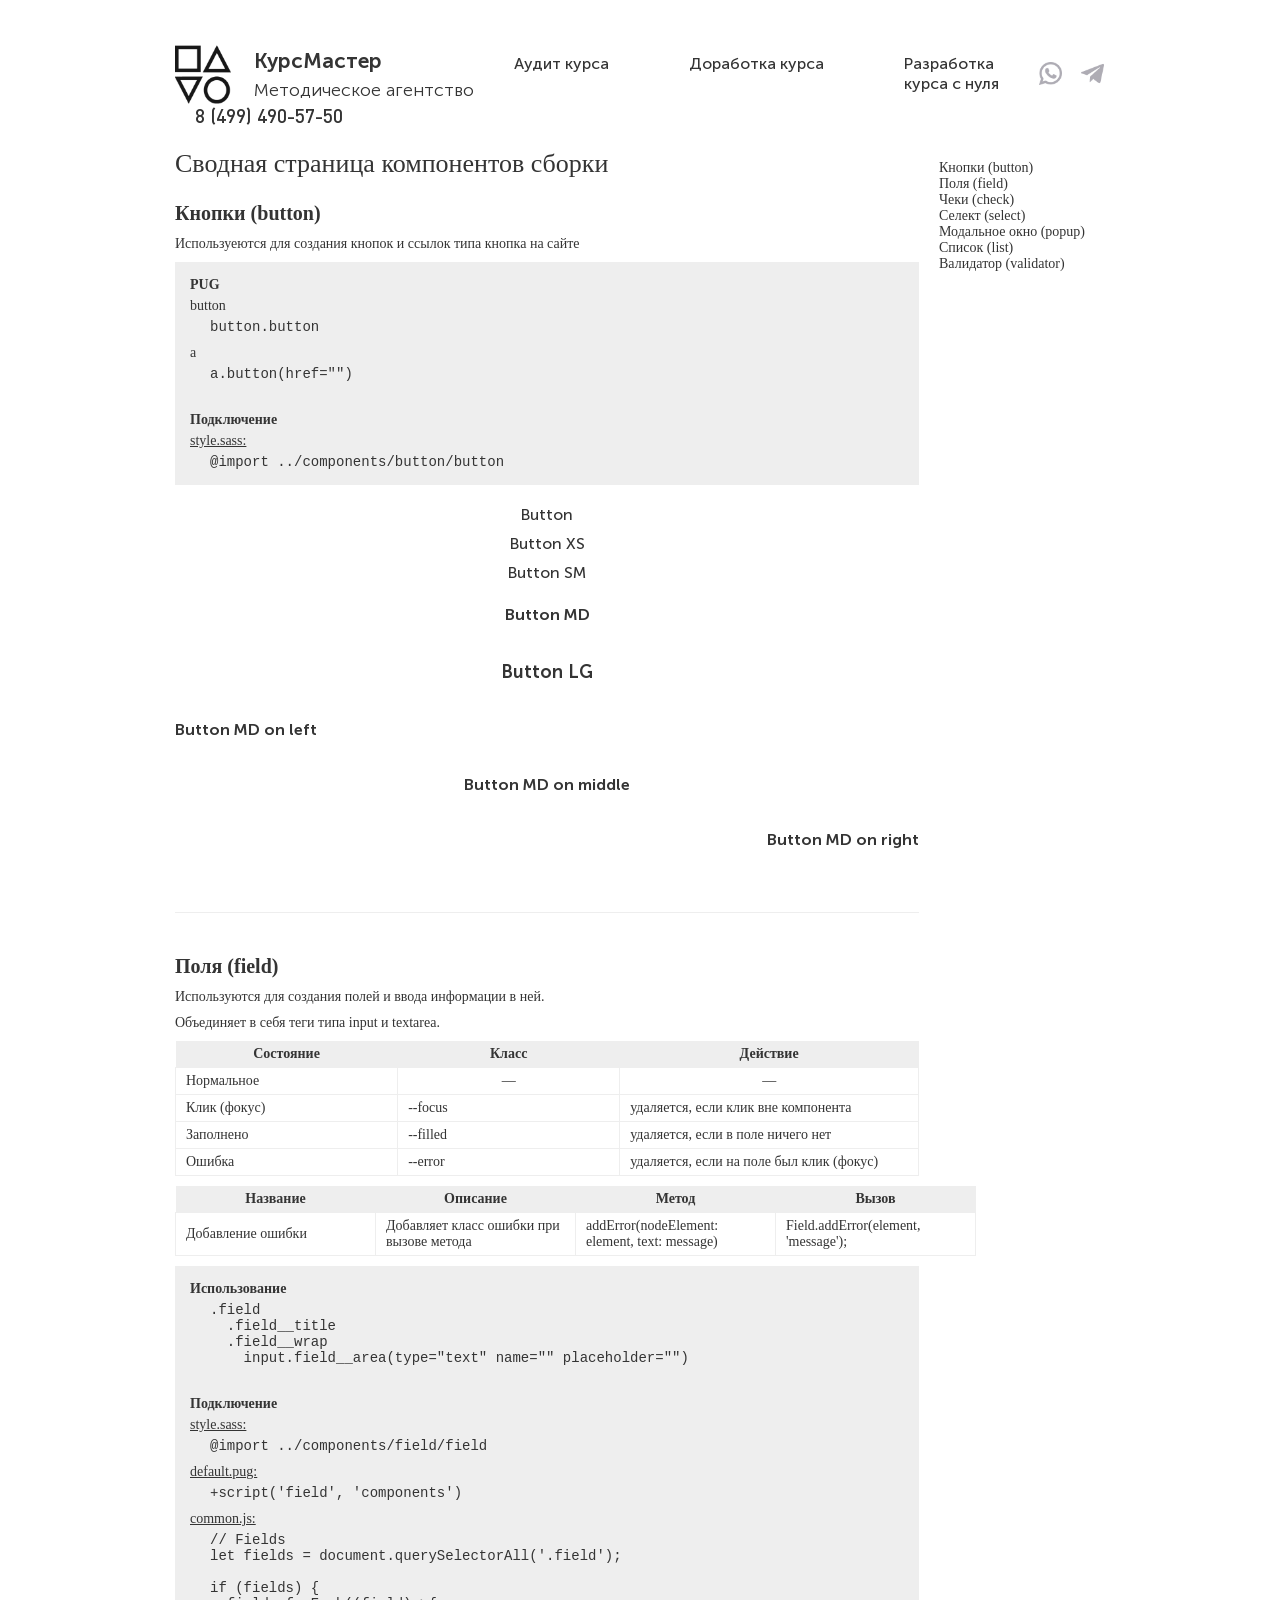
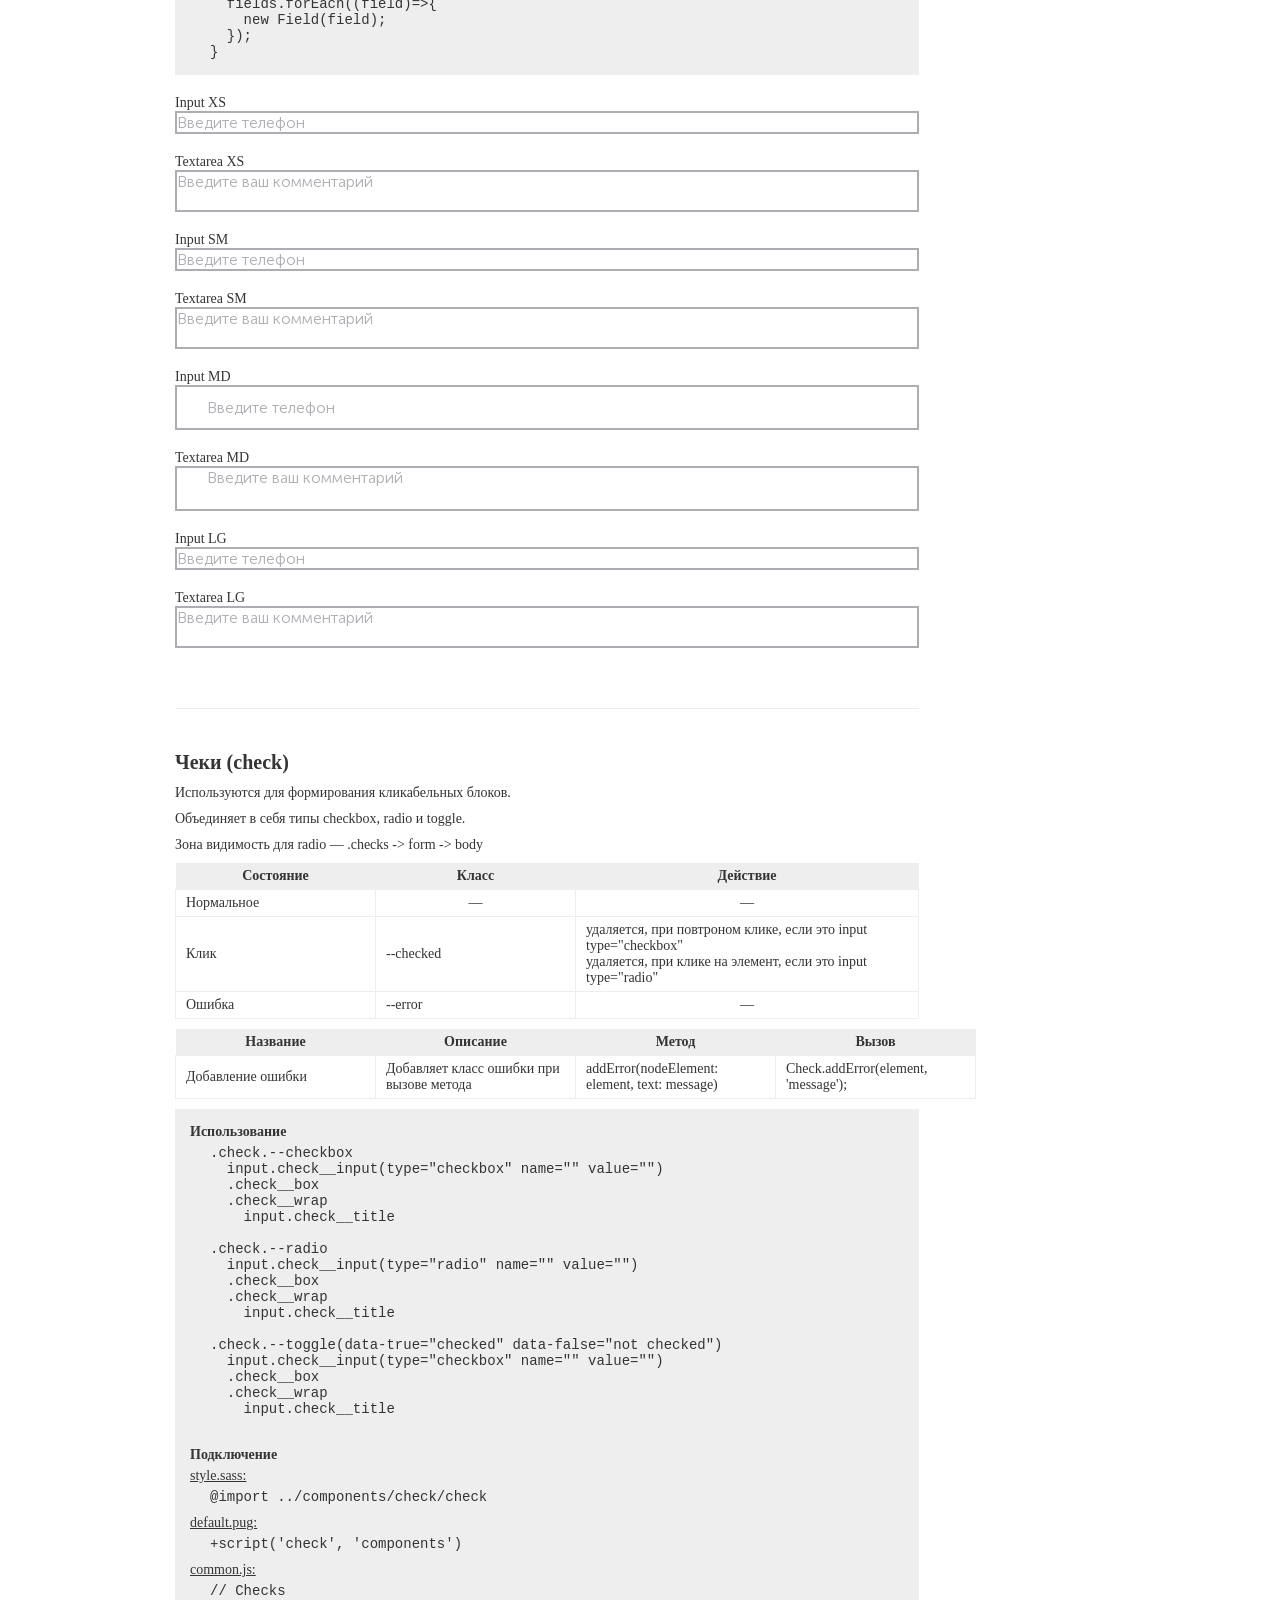
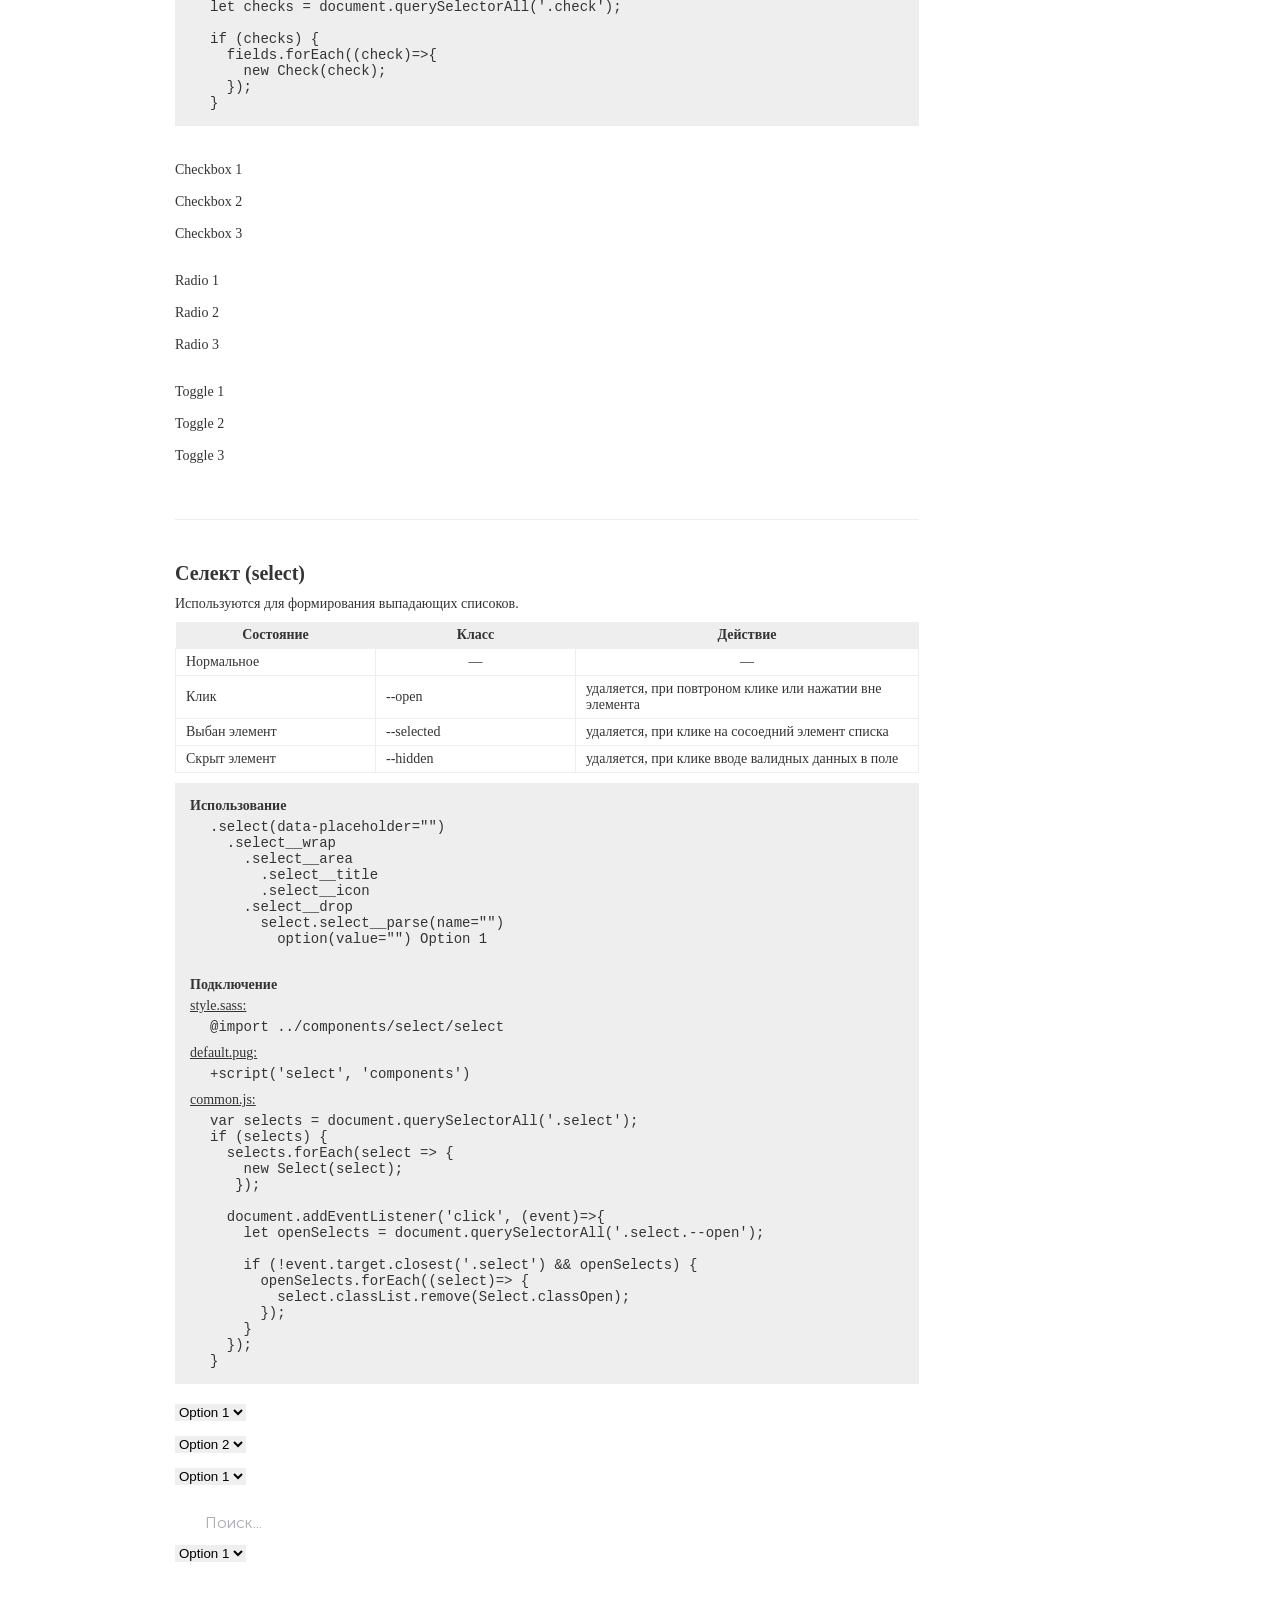
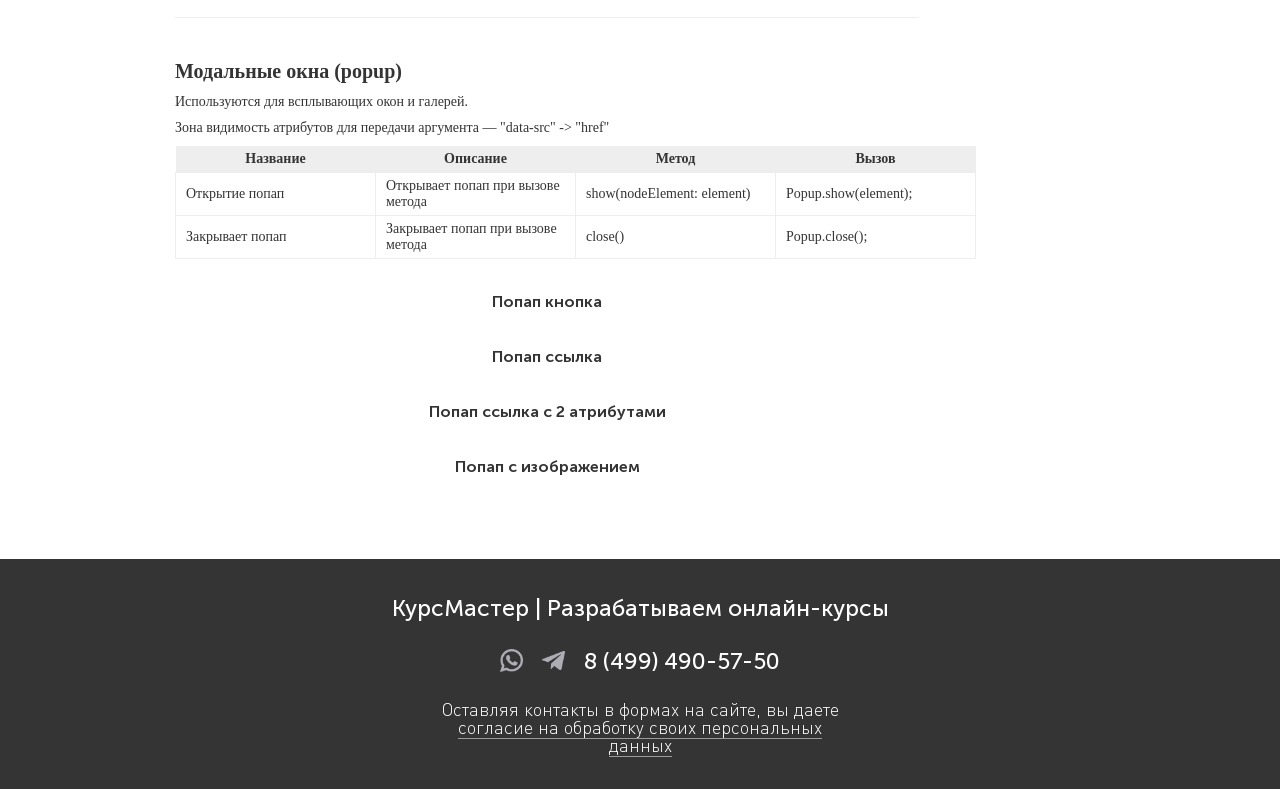
==== commit 0518e04f: "Fix: modals" ====
--- a/src/_components.html
+++ b/src/_components.html
@@ -1,8 +1,4 @@
-<<<<<<< HEAD
-<!DOCTYPE html><html lang="ru"><head><meta charset="UTF-8"><meta name="viewport" content="width=device-width, initial-scale=1.0"><title>Компоненты</title></head><body><div class="wrap"><link rel="stylesheet" href="template/css/style.css?ver=1664898053316"><link rel="stylesheet" href="template/blocks/header/header.css?ver=1664898053316"/><header class="header"><div class="case"><div class="header__wrap row"><div class="header__logo logo"><div class="logo__icon"><img src="uploads/logo.png" alt=""></div><div class="logo__text"><div class="logo__title">КурсМастер</div><div class="logo__desc">Методическое агентство</div></div></div><div class="header__nav"><ul><li><a href="#audit">Аудит курса</a></li><li><a href="#revision">Доработка курса</a></li><li><a href="#scratch">Разработка курса с нуля</a></li></ul></div><div class="header__socials socials"><div class="socials__list row"><a class="socials__item" href="https://bit.ly/3E8EVOA" target="_blank"><img src="uploads/whatsapp-gray.png" alt=""><img src="uploads/whatsapp-black.png" alt=""></a><a class="socials__item" href="https://tlgg.ru/@Aliev_Vadim" target="_blank"><img src="uploads/telegram-gray.png" alt=""><img src="uploads/telegram-black.png" alt=""></a></div></div><div class="header__phone"><a class="btn-call" href="tel:+74994905750">8 (499) 490-57-50</a></div></div></div></header><script src="template/blocks/header/header.js?ver=1664898053316"></script><main class="main"><div class="components"><div class="case"><div class="components__main-title">Сводная страница компонентов сборки</div><div class="components__wrap row"><div class="components__sections"><div class="components__section"><div class="components__title">Кнопки (button)</div><div class="components__desc"><p>Используеются для создания кнопок и ссылок типа кнопка на сайте</p><blockquote><h4>PUG</h4><p>button</p><pre>button.button</pre><p>a</p><pre>a.button(href="")</pre></blockquote><blockquote><h4>Подключение</h4><p><u>style.sass:</u></p><pre>@import ../components/button/button</pre></blockquote></div><div class="components__inner"><div class="button">Button</div><div class="button --xs --b-gray">Button XS</div><div class="button --sm --b-gray">Button SM</div><div class="button --md --b-gray">Button MD</div><div class="button --lg --b-gray">Button LG</div><div class="col"><div class="button --md left --b-gray">Button MD on left</div><div class="button --md mid --b-gray">Button MD on middle</div><div class="button --md right --b-gray">Button MD on right</div></div></div></div><div class="components__section"><div class="components__title">Поля (field)</div><div class="components__desc"><p>Используются для создания полей и ввода информации в ней.</p><p>Объединяет в себя теги типа input и textarea.</p><table class="table"><thead><tr><th>Состояние</th><th>Класс</th><th>Действие</th></tr></thead><tbody><tr><td>Нормальное</td><td><div class="tac">—</div></td><td><div class="tac">—</div></td></tr><tr><td>Клик (фокус)</td><td>--focus</td><td>удаляется, если клик вне компонента</td></tr><tr><td>Заполнено</td><td>--filled</td><td>удаляется, если в поле ничего нет</td></tr><tr><td>Ошибка</td><td>--error</td><td>удаляется, если на поле был клик (фокус)</td></tr></tbody></table><table class="table"><thead><tr><th>Название</th><th>Описание</th><th>Метод</th><th>Вызов</th></tr></thead><tbody><tr><td>Добавление ошибки</td><td>Добавляет класс ошибки при вызове метода</td><td>addError(nodeElement: element, text: message)</td><td>Field.addError(element, 'message');</td></tr></tbody></table><blockquote><h4>Использование</h4><pre>.field
-=======
-<!DOCTYPE html><html lang="ru"><head><meta charset="UTF-8"><meta name="viewport" content="width=device-width, initial-scale=1.0"><title>Компоненты</title></head><body><div class="wrap"><link rel="stylesheet" href="template/css/style.css?ver=1664892705513"><link rel="stylesheet" href="template/blocks/header/header.css?ver=1664892705513"/><header class="header"><div class="case"><div class="header__wrap row"><div class="header__logo logo"><div class="logo__icon"><img src="uploads/logo.png" alt=""></div><div class="logo__text"><div class="logo__title">КурсМастер</div><div class="logo__desc">Методическое агентство</div></div></div><div class="header__nav"><ul><li><a href="#audit">Аудит курса</a></li><li><a href="#revision">Доработка курса</a></li><li><a href="#scratch">Разработка курса с нуля</a></li></ul></div><div class="header__socials socials"><div class="socials__list row"><a class="socials__item" href="https://bit.ly/3E8EVOA" target="_blank"><img src="uploads/whatsapp-gray.png" alt=""><img src="uploads/whatsapp-black.png" alt=""></a><a class="socials__item" href="https://tlgg.ru/@Aliev_Vadim" target="_blank"><img src="uploads/telegram-gray.png" alt=""><img src="uploads/telegram-black.png" alt=""></a></div></div><div class="header__phone"><a class="btn-call" href="tel:+74994905750">8 (499) 490-57-50</a></div></div></div></header><script src="template/blocks/header/header.js?ver=1664892705513"></script><main class="main"><div class="components"><div class="case"><div class="components__main-title">Сводная страница компонентов сборки</div><div class="components__wrap row"><div class="components__sections"><div class="components__section"><div class="components__title">Кнопки (button)</div><div class="components__desc"><p>Используеются для создания кнопок и ссылок типа кнопка на сайте</p><blockquote><h4>PUG</h4><p>button</p><pre>button.button</pre><p>a</p><pre>a.button(href="")</pre></blockquote><blockquote><h4>Подключение</h4><p><u>style.sass:</u></p><pre>@import ../components/button/button</pre></blockquote></div><div class="components__inner"><div class="button">Button</div><div class="button --xs --b-gray">Button XS</div><div class="button --sm --b-gray">Button SM</div><div class="button --md --b-gray">Button MD</div><div class="button --lg --b-gray">Button LG</div><div class="col"><div class="button --md left --b-gray">Button MD on left</div><div class="button --md mid --b-gray">Button MD on middle</div><div class="button --md right --b-gray">Button MD on right</div></div></div></div><div class="components__section"><div class="components__title">Поля (field)</div><div class="components__desc"><p>Используются для создания полей и ввода информации в ней.</p><p>Объединяет в себя теги типа input и textarea.</p><table class="table"><thead><tr><th>Состояние</th><th>Класс</th><th>Действие</th></tr></thead><tbody><tr><td>Нормальное</td><td><div class="tac">—</div></td><td><div class="tac">—</div></td></tr><tr><td>Клик (фокус)</td><td>--focus</td><td>удаляется, если клик вне компонента</td></tr><tr><td>Заполнено</td><td>--filled</td><td>удаляется, если в поле ничего нет</td></tr><tr><td>Ошибка</td><td>--error</td><td>удаляется, если на поле был клик (фокус)</td></tr></tbody></table><table class="table"><thead><tr><th>Название</th><th>Описание</th><th>Метод</th><th>Вызов</th></tr></thead><tbody><tr><td>Добавление ошибки</td><td>Добавляет класс ошибки при вызове метода</td><td>addError(nodeElement: element, text: message)</td><td>Field.addError(element, 'message');</td></tr></tbody></table><blockquote><h4>Использование</h4><pre>.field
->>>>>>> c63e163a1b72e9e4b3710731bc24caacd3cf19e1
+<!DOCTYPE html><html lang="ru"><head><meta charset="UTF-8"><meta name="viewport" content="width=device-width, initial-scale=1.0"><title>Компоненты</title></head><body><div class="wrap"><link rel="stylesheet" href="template/css/style.css?ver=1664935682089"><link rel="stylesheet" href="template/blocks/header/header.css?ver=1664935682089"/><header class="header"><div class="case"><div class="header__wrap row"><div class="header__logo logo"><div class="logo__icon"><img src="uploads/logo.png" alt=""></div><div class="logo__text"><div class="logo__title">КурсМастер</div><div class="logo__desc">Методическое агентство</div></div></div><div class="header__nav"><ul><li><a href="#audit">Аудит курса</a></li><li><a href="#revision">Доработка курса</a></li><li><a href="#scratch">Разработка курса с нуля</a></li></ul></div><div class="header__socials socials"><div class="socials__list row"><a class="socials__item" href="https://bit.ly/3E8EVOA" target="_blank"><img src="uploads/whatsapp-gray.png" alt=""><img src="uploads/whatsapp-black.png" alt=""></a><a class="socials__item" href="https://tlgg.ru/@Aliev_Vadim" target="_blank"><img src="uploads/telegram-gray.png" alt=""><img src="uploads/telegram-black.png" alt=""></a></div></div><div class="header__phone"><a class="btn-call" href="tel:+74994905750">8 (499) 490-57-50</a></div></div></div></header><script src="template/blocks/header/header.js?ver=1664935682089"></script><main class="main"><div class="components"><div class="case"><div class="components__main-title">Сводная страница компонентов сборки</div><div class="components__wrap row"><div class="components__sections"><div class="components__section"><div class="components__title">Кнопки (button)</div><div class="components__desc"><p>Используеются для создания кнопок и ссылок типа кнопка на сайте</p><blockquote><h4>PUG</h4><p>button</p><pre>button.button</pre><p>a</p><pre>a.button(href="")</pre></blockquote><blockquote><h4>Подключение</h4><p><u>style.sass:</u></p><pre>@import ../components/button/button</pre></blockquote></div><div class="components__inner"><div class="button">Button</div><div class="button --xs --b-gray">Button XS</div><div class="button --sm --b-gray">Button SM</div><div class="button --md --b-gray">Button MD</div><div class="button --lg --b-gray">Button LG</div><div class="col"><div class="button --md left --b-gray">Button MD on left</div><div class="button --md mid --b-gray">Button MD on middle</div><div class="button --md right --b-gray">Button MD on right</div></div></div></div><div class="components__section"><div class="components__title">Поля (field)</div><div class="components__desc"><p>Используются для создания полей и ввода информации в ней.</p><p>Объединяет в себя теги типа input и textarea.</p><table class="table"><thead><tr><th>Состояние</th><th>Класс</th><th>Действие</th></tr></thead><tbody><tr><td>Нормальное</td><td><div class="tac">—</div></td><td><div class="tac">—</div></td></tr><tr><td>Клик (фокус)</td><td>--focus</td><td>удаляется, если клик вне компонента</td></tr><tr><td>Заполнено</td><td>--filled</td><td>удаляется, если в поле ничего нет</td></tr><tr><td>Ошибка</td><td>--error</td><td>удаляется, если на поле был клик (фокус)</td></tr></tbody></table><table class="table"><thead><tr><th>Название</th><th>Описание</th><th>Метод</th><th>Вызов</th></tr></thead><tbody><tr><td>Добавление ошибки</td><td>Добавляет класс ошибки при вызове метода</td><td>addError(nodeElement: element, text: message)</td><td>Field.addError(element, 'message');</td></tr></tbody></table><blockquote><h4>Использование</h4><pre>.field
   .field__title
   .field__wrap
     input.field__area(type="text" name="" placeholder="")</pre></blockquote><blockquote><h4>Подключение</h4><p><u>style.sass:</u></p><pre>@import ../components/field/field</pre><p><u>default.pug:</u></p><pre>+script('field', 'components')</pre><p><u>common.js:</u></p><pre>// Fields
@@ -182,8 +178,4 @@
 
 .components__nav ul {
 	flex-direction: column;
-<<<<<<< HEAD
-}</style></main><link rel="stylesheet" href="template/blocks/footer/footer.css?ver=1664898053316"><footer class="footer"><div class="case"><div class="footer__title">КурсМастер | Разрабатываем онлайн-курсы</div><div class="footer__contacts"><div class="footer__socials socials"><div class="socials__list row"><a class="socials__item" href="https://bit.ly/3E8EVOA" target="_blank"><img src="uploads/whatsapp-gray.png" alt=""><img src="uploads/whatsapp-black.png" alt=""></a><a class="socials__item" href="https://tlgg.ru/@Aliev_Vadim" target="_blank"><img src="uploads/telegram-gray.png" alt=""><img src="uploads/telegram-black.png" alt=""></a></div></div><div class="footer__phone"> <a class="btn-call" href="tel:+74994905750">8 (499) 490-57-50</a> </div></div><div class="footer__policy">Оставляя контакты в формах на сайте, вы даете <a href="javascript:;" data-src="#modal-policy" data-fancybox="">согласие на обработку своих персональных данных</a></div></div></footer><div class="modal --sm --callback" id="modal-callback"><div class="modal__title">Обратный звонок</div><form class="modal__form"><div class="modal__field field --md --b-gray --round --phone --required"><div class="field__wrap"><input class="field__area" type="tel" name="phone" placeholder="Номер телефона"></div></div><button class="modal__btn button --md --bg-gold --round"><div class="button__text">Оставить заявку</div></button></form></div><div class="modal --sm --thanks" id="modal-thanks"><div class="modal__title">Спасибо</div><div class="modal__text">Ваша заявка успешно отправлена</div></div><div class="modal --lg" id="modal-policy"><div class="modal__title">ПОЛИТИКА КОНФИДЕНЦИАЛЬНОСТИ</div><div class="modal__text">Настоящая Политика конфиденциальности персональных данных (далее - Политика конфиденциальности) действует в отношении всей информации, размещенной на сайте в сети Интернет по адресу: <a href="https://kursmaster.ru/">https://kursmaster.ru/</a> (далее - Сайт), которую посетители Сайта могут получить о Пользователе во время использования Сайта, его сервисов, программ и продуктов.<br><br>Использование сервисов Сайта означает безоговорочное согласие Пользователя с настоящей Политикой и указанными в ней условиями обработки его персональной информации; в случае несогласия с этими условиями Пользователь должен воздержаться от использования сервисов.<br><br>1. ОБЩИЕ ПОЛОЖЕНИЯ<br><br>1.1. В рамках настоящей Политики под персональной информацией Пользователя понимаются:<br>1.1.1. Персональная информация, которую Пользователь предоставляет о себе самостоятельно при регистрации (создании учетной записи) или в процессе использования Сервисов, включая персональные данные Пользователя. Обязательная для предоставления Сервисов информация помечена специальным образом. Иная информация предоставляется Пользователем на его усмотрение.<br>1.1.2. Данные, которые автоматически передаются сервисам Сайта в процессе их использования с помощью установленного на устройстве Пользователя программного обеспечения, в том числе IP-адрес, данные файлов cookie, информация о браузере Пользователя (или иной программе, с помощью которой осуществляется доступ к сервисам), технические характеристики оборудования и программного обеспечения, используемых Пользователем, дата и время доступа к сервисам, адреса запрашиваемых страниц и иная подобная информация.<br>1.1.3. Иная информация о Пользователе, обработка которой предусмотрена Соглашением об использовании Сайта.<br>1.1.4. Настоящая Политика конфиденциальности применяется только к Сайту <a href="https://kursmaster.ru/">https://kursmaster.ru/</a> не контролирует и не несет ответственности за сайты третьих лиц, на которые Пользователь может перейти по ссылкам, доступным на Сайте <a href="https://kursmaster.ru/">https://kursmaster.ru/</a><br><br>2. ЦЕЛИ ОБРАБОТКИ ПЕРСОНАЛЬНОЙ ИНФОРМАЦИИ ПОЛЬЗОВАТЕЛЕЙ<br><br>2.1. Сайт собирает и хранит только ту персональную информацию, которая необходима для предоставления сервисов или исполнения соглашений и договоров с Пользователем, за исключением случаев, когда законодательством предусмотрено обязательное хранение персональной информации в течение определенного законом срока.<br>2.2. Персональную информацию Пользователя Сайт обрабатывает в следующих целях:<br>2.2.1. Идентификации Пользователя, зарегистрированного на Сайте.<br>2.2.2. Предоставления Пользователю доступа к персонализированным ресурсам Сайта.<br>2.2.3. Установления с Пользователем обратной связи, включая направление уведомлений, запросов, касающихся использования Сайта, оказания услуг, обработку запросов и заявок от Пользователя.<br>2.2.4. Определения места нахождения Пользователя для обеспечения безопасности, предотвращения мошенничества.<br>2.2.5. Подтверждения достоверности и полноты персональных данных, предоставленных Пользователем.<br>2.2.6. Создания учетной записи для использования возможностей Сайта, если Пользователь дал согласие на создание учетной записи.<br>2.2.7. Уведомления Пользователя Сайта о возможностях Сайта, деятельности владельца сайта.<br>2.2.8. Предоставления Пользователю эффективной клиентской и технической поддержки при возникновении проблем, связанных с использованием Сайта.<br>2.2.9. Осуществления рекламной деятельности с согласия Пользователя.<br><br>3. УСЛОВИЯ ОБРАБОТКИ ПЕРСОНАЛЬНОЙ ИНФОРМАЦИИ ПОЛЬЗОВАТЕЛЕЙ И ЕЕ ПЕРЕДАЧИ ТРЕТЬИМ ЛИЦАМ<br><br>3.1. Сайт хранит персональную информацию Пользователей в соответствии с внутренними регламентами конкретных сервисов.<br>3.2. В отношении персональной информации Пользователя сохраняется ее конфиденциальность, кроме случаев добровольного предоставления Пользователем информации о себе для общего доступа неограниченному кругу лиц. При использовании отдельных сервисов Пользователь соглашается с тем, что определенная часть его персональной информации становится общедоступной.<br>3.3. Сайт вправе передать персональную информацию Пользователя третьим лицам в следующих случаях:<br>3.3.1. Пользователь выразил согласие на такие действия.<br>3.3.2. Передача необходима для использования Пользователем определенного сервиса либо для исполнения определенного соглашения или договора с Пользователем.<br>3.3.4. Передача предусмотрена российским или иным применимым законодательством в рамках установленной законодательством процедуры.<br>3.3.5. В случае продажи Сайта к приобретателю переходят все обязательства по соблюдению условий настоящей Политики применительно к полученной им персональной информации.<br>3.4. Обработка персональных данных Пользователя осуществляется без ограничения срока любым законным способом, в том числе в информационных системах персональных данных с использованием средств автоматизации или без использования таких средств. Обработка персональных данных Пользователей осуществляется в соответствии с Федеральным законом от 27.07.2006 N 152-ФЗ "О персональных данных".<br>3.5. При утрате или разглашении персональных данных Администрация Сайта информирует Пользователя об утрате или разглашении персональных данных.<br>3.6. Администрация Сайта принимает необходимые организационные и технические меры для защиты персональной информации Пользователя от неправомерного или случайного доступа, уничтожения, изменения, блокирования, копирования, распространения, а также от иных неправомерных действий третьих лиц.<br>3.7. Администрация Сайта совместно с Пользователем принимает все необходимые меры по предотвращению убытков или иных отрицательных последствий, вызванных утратой или разглашением персональных данных Пользователя.<br><br>4. ОБЯЗАТЕЛЬСТВА СТОРОН<br><br>4.1. Пользователь обязан:<br>4.1.1. Предоставить информацию о персональных данных, необходимую для пользования Сайтом.<br>4.1.2. Обновлять, дополнять предоставленную информацию о персональных данных в случае изменения данной информации.<br>4.2. Администрация Сайта обязана:<br>4.2.1. Использовать полученную информацию исключительно для целей, указанных в настоящей Политике конфиденциальности.<br>4.2.2. Обеспечить хранение конфиденциальной информации в тайне, не разглашать без предварительного письменного разрешения Пользователя, а также не осуществлять продажу, обмен, опубликование либо разглашение иными возможными способами переданных персональных данных Пользователя, за исключением предусмотренных настоящей Политикой конфиденциальности.<br>4.2.3. Принимать меры предосторожности для защиты конфиденциальности персональных данных Пользователя согласно порядку, обычно используемому для защиты такого рода информации в существующем деловом обороте.<br>4.2.4. Осуществить блокирование персональных данных, относящихся к соответствующему Пользователю, с момента обращения или запроса Пользователя или его законного представителя либо уполномоченного органа по защите прав субъектов персональных данных на период проверки в случае выявления недостоверных персональных данных или неправомерных действий.<br><br>5. ОТВЕТСТВЕННОСТЬ СТОРОН<br><br>5.1. Администрация Сайта, не исполнившая свои обязательства, несет ответственность за убытки, понесенные Пользователем в связи с неправомерным использованием персональных данных, в соответствии с законодательством Российской Федерации.<br>5.2. В случае утраты или разглашения конфиденциальной информации Администрация Сайта не несет ответственности, если данная конфиденциальная информация:<br>5.2.1. Стала публичным достоянием до ее утраты или разглашения.<br>5.2.2. Была получена от третьей стороны до момента ее получения Администрацией Сайта.<br>5.2.3. Была разглашена с согласия Пользователя.<br><br>6. РАЗРЕШЕНИЕ СПОРОВ<br><br>6.1. До обращения в суд с иском по спорам, возникающим из отношений между Пользователем Сайта и Администрацией Сайта, обязательным является предъявление претензии (письменного предложения о добровольном урегулировании спора).<br>6.2. Получатель претензии в течение 14 календарных дней со дня получения претензии письменно уведомляет заявителя претензии о результатах рассмотрения претензии.<br>6.3. При недостижении соглашения спор будет передан на рассмотрение в суд в соответствии с действующим законодательством Российской Федерации.<br>6.4. К настоящей Политике конфиденциальности и отношениям между Пользователем и Администрацией Сайта применяется действующее законодательство Российской Федерации.<br><br>7. ДОПОЛНИТЕЛЬНЫЕ УСЛОВИЯ<br><br>7.1. Администрация Сайта вправе вносить изменения в настоящую Политику конфиденциальности без согласия Пользователя.<br>7.2. Новая Политика конфиденциальности вступает в силу с момента ее размещения на Сайте, если иное не предусмотрено новой редакцией Политики конфиденциальности.<br>7.3. Действующая Политика конфиденциальности размещена на странице по адресу: <a href="https://kursmaster.ru/">https://kursmaster.ru/</a><br>7.4. Настоящая Политика конфиденциальности является неотъемлемой частью Соглашения об использовании Сайта, размещенного на странице по адресу: <a href="https://kursmaster.ru/">https://kursmaster.ru/</a></div></div><script src="template/components/field/field.js?ver=1664898053316"></script><script src="template/components/check/check.js?ver=1664898053316"></script><script src="template/components/select/select.js?ver=1664898053316"></script><script src="template/components/popup/popup.js?ver=1664898053316"></script><script src="template/js/common.js?ver=1664898053316"></script></div></body></html>
-=======
-}</style></main><link rel="stylesheet" href="template/blocks/footer/footer.css?ver=1664892705513"><footer class="footer"><div class="case"><div class="footer__title">КурсМастер | Разрабатываем онлайн-курсы</div><div class="footer__contacts"><div class="footer__socials socials"><div class="socials__list row"><a class="socials__item" href="https://bit.ly/3E8EVOA" target="_blank"><img src="uploads/whatsapp-gray.png" alt=""><img src="uploads/whatsapp-black.png" alt=""></a><a class="socials__item" href="https://tlgg.ru/@Aliev_Vadim" target="_blank"><img src="uploads/telegram-gray.png" alt=""><img src="uploads/telegram-black.png" alt=""></a></div></div><div class="footer__phone"> <a class="btn-call" href="tel:+74994905750">8 (499) 490-57-50</a> </div></div><div class="footer__policy">Оставляя контакты в формах на сайте, вы даете <a href="javascript:;" data-src="#modal-policy" data-fancybox="">согласие на обработку своих персональных данных</a></div></div></footer><div class="modal --sm --callback" id="modal-callback"><div class="modal__title">Обратный звонок</div><form class="modal__form"><div class="modal__field field --md --b-gray --round --phone --required"><div class="field__wrap"><input class="field__area" type="tel" name="phone" placeholder="Номер телефона"></div></div><button class="modal__btn button --md --bg-gold --round"><div class="button__text">Оставить заявку</div></button></form></div><div class="modal --sm --thanks" id="modal-thanks"><div class="modal__title">Спасибо</div><div class="modal__text">Ваша заявка успешно отправлена</div></div><div class="modal --lg" id="modal-policy"><div class="modal__title">ПОЛИТИКА КОНФИДЕНЦИАЛЬНОСТИ</div><div class="modal__text">Настоящая Политика конфиденциальности персональных данных (далее - Политика конфиденциальности) действует в отношении всей информации, размещенной на сайте в сети Интернет по адресу: <a href="https://kursmaster.ru/">https://kursmaster.ru/</a> (далее - Сайт), которую посетители Сайта могут получить о Пользователе во время использования Сайта, его сервисов, программ и продуктов.<br><br>Использование сервисов Сайта означает безоговорочное согласие Пользователя с настоящей Политикой и указанными в ней условиями обработки его персональной информации; в случае несогласия с этими условиями Пользователь должен воздержаться от использования сервисов.<br><br>1. ОБЩИЕ ПОЛОЖЕНИЯ<br><br>1.1. В рамках настоящей Политики под персональной информацией Пользователя понимаются:<br>1.1.1. Персональная информация, которую Пользователь предоставляет о себе самостоятельно при регистрации (создании учетной записи) или в процессе использования Сервисов, включая персональные данные Пользователя. Обязательная для предоставления Сервисов информация помечена специальным образом. Иная информация предоставляется Пользователем на его усмотрение.<br>1.1.2. Данные, которые автоматически передаются сервисам Сайта в процессе их использования с помощью установленного на устройстве Пользователя программного обеспечения, в том числе IP-адрес, данные файлов cookie, информация о браузере Пользователя (или иной программе, с помощью которой осуществляется доступ к сервисам), технические характеристики оборудования и программного обеспечения, используемых Пользователем, дата и время доступа к сервисам, адреса запрашиваемых страниц и иная подобная информация.<br>1.1.3. Иная информация о Пользователе, обработка которой предусмотрена Соглашением об использовании Сайта.<br>1.1.4. Настоящая Политика конфиденциальности применяется только к Сайту <a href="https://kursmaster.ru/">https://kursmaster.ru/</a> не контролирует и не несет ответственности за сайты третьих лиц, на которые Пользователь может перейти по ссылкам, доступным на Сайте <a href="https://kursmaster.ru/">https://kursmaster.ru/</a><br><br>2. ЦЕЛИ ОБРАБОТКИ ПЕРСОНАЛЬНОЙ ИНФОРМАЦИИ ПОЛЬЗОВАТЕЛЕЙ<br><br>2.1. Сайт собирает и хранит только ту персональную информацию, которая необходима для предоставления сервисов или исполнения соглашений и договоров с Пользователем, за исключением случаев, когда законодательством предусмотрено обязательное хранение персональной информации в течение определенного законом срока.<br>2.2. Персональную информацию Пользователя Сайт обрабатывает в следующих целях:<br>2.2.1. Идентификации Пользователя, зарегистрированного на Сайте.<br>2.2.2. Предоставления Пользователю доступа к персонализированным ресурсам Сайта.<br>2.2.3. Установления с Пользователем обратной связи, включая направление уведомлений, запросов, касающихся использования Сайта, оказания услуг, обработку запросов и заявок от Пользователя.<br>2.2.4. Определения места нахождения Пользователя для обеспечения безопасности, предотвращения мошенничества.<br>2.2.5. Подтверждения достоверности и полноты персональных данных, предоставленных Пользователем.<br>2.2.6. Создания учетной записи для использования возможностей Сайта, если Пользователь дал согласие на создание учетной записи.<br>2.2.7. Уведомления Пользователя Сайта о возможностях Сайта, деятельности владельца сайта.<br>2.2.8. Предоставления Пользователю эффективной клиентской и технической поддержки при возникновении проблем, связанных с использованием Сайта.<br>2.2.9. Осуществления рекламной деятельности с согласия Пользователя.<br><br>3. УСЛОВИЯ ОБРАБОТКИ ПЕРСОНАЛЬНОЙ ИНФОРМАЦИИ ПОЛЬЗОВАТЕЛЕЙ И ЕЕ ПЕРЕДАЧИ ТРЕТЬИМ ЛИЦАМ<br><br>3.1. Сайт хранит персональную информацию Пользователей в соответствии с внутренними регламентами конкретных сервисов.<br>3.2. В отношении персональной информации Пользователя сохраняется ее конфиденциальность, кроме случаев добровольного предоставления Пользователем информации о себе для общего доступа неограниченному кругу лиц. При использовании отдельных сервисов Пользователь соглашается с тем, что определенная часть его персональной информации становится общедоступной.<br>3.3. Сайт вправе передать персональную информацию Пользователя третьим лицам в следующих случаях:<br>3.3.1. Пользователь выразил согласие на такие действия.<br>3.3.2. Передача необходима для использования Пользователем определенного сервиса либо для исполнения определенного соглашения или договора с Пользователем.<br>3.3.4. Передача предусмотрена российским или иным применимым законодательством в рамках установленной законодательством процедуры.<br>3.3.5. В случае продажи Сайта к приобретателю переходят все обязательства по соблюдению условий настоящей Политики применительно к полученной им персональной информации.<br>3.4. Обработка персональных данных Пользователя осуществляется без ограничения срока любым законным способом, в том числе в информационных системах персональных данных с использованием средств автоматизации или без использования таких средств. Обработка персональных данных Пользователей осуществляется в соответствии с Федеральным законом от 27.07.2006 N 152-ФЗ "О персональных данных".<br>3.5. При утрате или разглашении персональных данных Администрация Сайта информирует Пользователя об утрате или разглашении персональных данных.<br>3.6. Администрация Сайта принимает необходимые организационные и технические меры для защиты персональной информации Пользователя от неправомерного или случайного доступа, уничтожения, изменения, блокирования, копирования, распространения, а также от иных неправомерных действий третьих лиц.<br>3.7. Администрация Сайта совместно с Пользователем принимает все необходимые меры по предотвращению убытков или иных отрицательных последствий, вызванных утратой или разглашением персональных данных Пользователя.<br><br>4. ОБЯЗАТЕЛЬСТВА СТОРОН<br><br>4.1. Пользователь обязан:<br>4.1.1. Предоставить информацию о персональных данных, необходимую для пользования Сайтом.<br>4.1.2. Обновлять, дополнять предоставленную информацию о персональных данных в случае изменения данной информации.<br>4.2. Администрация Сайта обязана:<br>4.2.1. Использовать полученную информацию исключительно для целей, указанных в настоящей Политике конфиденциальности.<br>4.2.2. Обеспечить хранение конфиденциальной информации в тайне, не разглашать без предварительного письменного разрешения Пользователя, а также не осуществлять продажу, обмен, опубликование либо разглашение иными возможными способами переданных персональных данных Пользователя, за исключением предусмотренных настоящей Политикой конфиденциальности.<br>4.2.3. Принимать меры предосторожности для защиты конфиденциальности персональных данных Пользователя согласно порядку, обычно используемому для защиты такого рода информации в существующем деловом обороте.<br>4.2.4. Осуществить блокирование персональных данных, относящихся к соответствующему Пользователю, с момента обращения или запроса Пользователя или его законного представителя либо уполномоченного органа по защите прав субъектов персональных данных на период проверки в случае выявления недостоверных персональных данных или неправомерных действий.<br><br>5. ОТВЕТСТВЕННОСТЬ СТОРОН<br><br>5.1. Администрация Сайта, не исполнившая свои обязательства, несет ответственность за убытки, понесенные Пользователем в связи с неправомерным использованием персональных данных, в соответствии с законодательством Российской Федерации.<br>5.2. В случае утраты или разглашения конфиденциальной информации Администрация Сайта не несет ответственности, если данная конфиденциальная информация:<br>5.2.1. Стала публичным достоянием до ее утраты или разглашения.<br>5.2.2. Была получена от третьей стороны до момента ее получения Администрацией Сайта.<br>5.2.3. Была разглашена с согласия Пользователя.<br><br>6. РАЗРЕШЕНИЕ СПОРОВ<br><br>6.1. До обращения в суд с иском по спорам, возникающим из отношений между Пользователем Сайта и Администрацией Сайта, обязательным является предъявление претензии (письменного предложения о добровольном урегулировании спора).<br>6.2. Получатель претензии в течение 14 календарных дней со дня получения претензии письменно уведомляет заявителя претензии о результатах рассмотрения претензии.<br>6.3. При недостижении соглашения спор будет передан на рассмотрение в суд в соответствии с действующим законодательством Российской Федерации.<br>6.4. К настоящей Политике конфиденциальности и отношениям между Пользователем и Администрацией Сайта применяется действующее законодательство Российской Федерации.<br><br>7. ДОПОЛНИТЕЛЬНЫЕ УСЛОВИЯ<br><br>7.1. Администрация Сайта вправе вносить изменения в настоящую Политику конфиденциальности без согласия Пользователя.<br>7.2. Новая Политика конфиденциальности вступает в силу с момента ее размещения на Сайте, если иное не предусмотрено новой редакцией Политики конфиденциальности.<br>7.3. Действующая Политика конфиденциальности размещена на странице по адресу: <a href="https://kursmaster.ru/">https://kursmaster.ru/</a><br>7.4. Настоящая Политика конфиденциальности является неотъемлемой частью Соглашения об использовании Сайта, размещенного на странице по адресу: <a href="https://kursmaster.ru/">https://kursmaster.ru/</a></div></div><script src="template/components/field/field.js?ver=1664892705513"></script><script src="template/components/check/check.js?ver=1664892705513"></script><script src="template/components/select/select.js?ver=1664892705513"></script><script src="template/components/popup/popup.js?ver=1664892705513"></script><script src="template/js/common.js?ver=1664892705513"></script></div></body></html>
->>>>>>> c63e163a1b72e9e4b3710731bc24caacd3cf19e1
+}</style></main><link rel="stylesheet" href="template/blocks/footer/footer.css?ver=1664935682089"><footer class="footer"><div class="case"><div class="footer__title">КурсМастер | Разрабатываем онлайн-курсы</div><div class="footer__contacts"><div class="footer__socials socials"><div class="socials__list row"><a class="socials__item" href="https://bit.ly/3E8EVOA" target="_blank"><img src="uploads/whatsapp-gray.png" alt=""><img src="uploads/whatsapp-black.png" alt=""></a><a class="socials__item" href="https://tlgg.ru/@Aliev_Vadim" target="_blank"><img src="uploads/telegram-gray.png" alt=""><img src="uploads/telegram-black.png" alt=""></a></div></div><div class="footer__phone"> <a class="btn-call" href="tel:+74994905750">8 (499) 490-57-50</a> </div></div><div class="footer__policy">Оставляя контакты в формах на сайте, вы даете <a href="javascript:;" data-src="#modal-policy" data-fancybox="">согласие на обработку своих персональных данных</a></div></div></footer><div class="modal --sm --callback" id="modal-callback"><div class="modal__title">Обратный звонок</div><form class="modal__form"><div class="modal__field field --md --b-gray --round --phone --required"><div class="field__wrap"><input class="field__area" type="tel" name="phone" placeholder="Номер телефона"></div></div><button class="modal__btn button --md --bg-gold --round"><div class="button__text">Оставить заявку</div></button></form></div><div class="modal --sm --thanks" id="modal-thanks"><div class="modal__title">Спасибо</div><div class="modal__text">Ваша заявка успешно отправлена</div></div><div class="modal --lg" id="modal-policy"><div class="modal__title">ПОЛИТИКА КОНФИДЕНЦИАЛЬНОСТИ</div><div class="modal__text">Настоящая Политика конфиденциальности персональных данных (далее - Политика конфиденциальности) действует в отношении всей информации, размещенной на сайте в сети Интернет по адресу: <a href="https://kursmaster.ru/">https://kursmaster.ru/</a> (далее - Сайт), которую посетители Сайта могут получить о Пользователе во время использования Сайта, его сервисов, программ и продуктов.<br><br>Использование сервисов Сайта означает безоговорочное согласие Пользователя с настоящей Политикой и указанными в ней условиями обработки его персональной информации; в случае несогласия с этими условиями Пользователь должен воздержаться от использования сервисов.<br><br>1. ОБЩИЕ ПОЛОЖЕНИЯ<br><br>1.1. В рамках настоящей Политики под персональной информацией Пользователя понимаются:<br>1.1.1. Персональная информация, которую Пользователь предоставляет о себе самостоятельно при регистрации (создании учетной записи) или в процессе использования Сервисов, включая персональные данные Пользователя. Обязательная для предоставления Сервисов информация помечена специальным образом. Иная информация предоставляется Пользователем на его усмотрение.<br>1.1.2. Данные, которые автоматически передаются сервисам Сайта в процессе их использования с помощью установленного на устройстве Пользователя программного обеспечения, в том числе IP-адрес, данные файлов cookie, информация о браузере Пользователя (или иной программе, с помощью которой осуществляется доступ к сервисам), технические характеристики оборудования и программного обеспечения, используемых Пользователем, дата и время доступа к сервисам, адреса запрашиваемых страниц и иная подобная информация.<br>1.1.3. Иная информация о Пользователе, обработка которой предусмотрена Соглашением об использовании Сайта.<br>1.1.4. Настоящая Политика конфиденциальности применяется только к Сайту <a href="https://kursmaster.ru/">https://kursmaster.ru/</a> не контролирует и не несет ответственности за сайты третьих лиц, на которые Пользователь может перейти по ссылкам, доступным на Сайте <a href="https://kursmaster.ru/">https://kursmaster.ru/</a><br><br>2. ЦЕЛИ ОБРАБОТКИ ПЕРСОНАЛЬНОЙ ИНФОРМАЦИИ ПОЛЬЗОВАТЕЛЕЙ<br><br>2.1. Сайт собирает и хранит только ту персональную информацию, которая необходима для предоставления сервисов или исполнения соглашений и договоров с Пользователем, за исключением случаев, когда законодательством предусмотрено обязательное хранение персональной информации в течение определенного законом срока.<br>2.2. Персональную информацию Пользователя Сайт обрабатывает в следующих целях:<br>2.2.1. Идентификации Пользователя, зарегистрированного на Сайте.<br>2.2.2. Предоставления Пользователю доступа к персонализированным ресурсам Сайта.<br>2.2.3. Установления с Пользователем обратной связи, включая направление уведомлений, запросов, касающихся использования Сайта, оказания услуг, обработку запросов и заявок от Пользователя.<br>2.2.4. Определения места нахождения Пользователя для обеспечения безопасности, предотвращения мошенничества.<br>2.2.5. Подтверждения достоверности и полноты персональных данных, предоставленных Пользователем.<br>2.2.6. Создания учетной записи для использования возможностей Сайта, если Пользователь дал согласие на создание учетной записи.<br>2.2.7. Уведомления Пользователя Сайта о возможностях Сайта, деятельности владельца сайта.<br>2.2.8. Предоставления Пользователю эффективной клиентской и технической поддержки при возникновении проблем, связанных с использованием Сайта.<br>2.2.9. Осуществления рекламной деятельности с согласия Пользователя.<br><br>3. УСЛОВИЯ ОБРАБОТКИ ПЕРСОНАЛЬНОЙ ИНФОРМАЦИИ ПОЛЬЗОВАТЕЛЕЙ И ЕЕ ПЕРЕДАЧИ ТРЕТЬИМ ЛИЦАМ<br><br>3.1. Сайт хранит персональную информацию Пользователей в соответствии с внутренними регламентами конкретных сервисов.<br>3.2. В отношении персональной информации Пользователя сохраняется ее конфиденциальность, кроме случаев добровольного предоставления Пользователем информации о себе для общего доступа неограниченному кругу лиц. При использовании отдельных сервисов Пользователь соглашается с тем, что определенная часть его персональной информации становится общедоступной.<br>3.3. Сайт вправе передать персональную информацию Пользователя третьим лицам в следующих случаях:<br>3.3.1. Пользователь выразил согласие на такие действия.<br>3.3.2. Передача необходима для использования Пользователем определенного сервиса либо для исполнения определенного соглашения или договора с Пользователем.<br>3.3.4. Передача предусмотрена российским или иным применимым законодательством в рамках установленной законодательством процедуры.<br>3.3.5. В случае продажи Сайта к приобретателю переходят все обязательства по соблюдению условий настоящей Политики применительно к полученной им персональной информации.<br>3.4. Обработка персональных данных Пользователя осуществляется без ограничения срока любым законным способом, в том числе в информационных системах персональных данных с использованием средств автоматизации или без использования таких средств. Обработка персональных данных Пользователей осуществляется в соответствии с Федеральным законом от 27.07.2006 N 152-ФЗ "О персональных данных".<br>3.5. При утрате или разглашении персональных данных Администрация Сайта информирует Пользователя об утрате или разглашении персональных данных.<br>3.6. Администрация Сайта принимает необходимые организационные и технические меры для защиты персональной информации Пользователя от неправомерного или случайного доступа, уничтожения, изменения, блокирования, копирования, распространения, а также от иных неправомерных действий третьих лиц.<br>3.7. Администрация Сайта совместно с Пользователем принимает все необходимые меры по предотвращению убытков или иных отрицательных последствий, вызванных утратой или разглашением персональных данных Пользователя.<br><br>4. ОБЯЗАТЕЛЬСТВА СТОРОН<br><br>4.1. Пользователь обязан:<br>4.1.1. Предоставить информацию о персональных данных, необходимую для пользования Сайтом.<br>4.1.2. Обновлять, дополнять предоставленную информацию о персональных данных в случае изменения данной информации.<br>4.2. Администрация Сайта обязана:<br>4.2.1. Использовать полученную информацию исключительно для целей, указанных в настоящей Политике конфиденциальности.<br>4.2.2. Обеспечить хранение конфиденциальной информации в тайне, не разглашать без предварительного письменного разрешения Пользователя, а также не осуществлять продажу, обмен, опубликование либо разглашение иными возможными способами переданных персональных данных Пользователя, за исключением предусмотренных настоящей Политикой конфиденциальности.<br>4.2.3. Принимать меры предосторожности для защиты конфиденциальности персональных данных Пользователя согласно порядку, обычно используемому для защиты такого рода информации в существующем деловом обороте.<br>4.2.4. Осуществить блокирование персональных данных, относящихся к соответствующему Пользователю, с момента обращения или запроса Пользователя или его законного представителя либо уполномоченного органа по защите прав субъектов персональных данных на период проверки в случае выявления недостоверных персональных данных или неправомерных действий.<br><br>5. ОТВЕТСТВЕННОСТЬ СТОРОН<br><br>5.1. Администрация Сайта, не исполнившая свои обязательства, несет ответственность за убытки, понесенные Пользователем в связи с неправомерным использованием персональных данных, в соответствии с законодательством Российской Федерации.<br>5.2. В случае утраты или разглашения конфиденциальной информации Администрация Сайта не несет ответственности, если данная конфиденциальная информация:<br>5.2.1. Стала публичным достоянием до ее утраты или разглашения.<br>5.2.2. Была получена от третьей стороны до момента ее получения Администрацией Сайта.<br>5.2.3. Была разглашена с согласия Пользователя.<br><br>6. РАЗРЕШЕНИЕ СПОРОВ<br><br>6.1. До обращения в суд с иском по спорам, возникающим из отношений между Пользователем Сайта и Администрацией Сайта, обязательным является предъявление претензии (письменного предложения о добровольном урегулировании спора).<br>6.2. Получатель претензии в течение 14 календарных дней со дня получения претензии письменно уведомляет заявителя претензии о результатах рассмотрения претензии.<br>6.3. При недостижении соглашения спор будет передан на рассмотрение в суд в соответствии с действующим законодательством Российской Федерации.<br>6.4. К настоящей Политике конфиденциальности и отношениям между Пользователем и Администрацией Сайта применяется действующее законодательство Российской Федерации.<br><br>7. ДОПОЛНИТЕЛЬНЫЕ УСЛОВИЯ<br><br>7.1. Администрация Сайта вправе вносить изменения в настоящую Политику конфиденциальности без согласия Пользователя.<br>7.2. Новая Политика конфиденциальности вступает в силу с момента ее размещения на Сайте, если иное не предусмотрено новой редакцией Политики конфиденциальности.<br>7.3. Действующая Политика конфиденциальности размещена на странице по адресу: <a href="https://kursmaster.ru/">https://kursmaster.ru/</a><br>7.4. Настоящая Политика конфиденциальности является неотъемлемой частью Соглашения об использовании Сайта, размещенного на странице по адресу: <a href="https://kursmaster.ru/">https://kursmaster.ru/</a></div></div><script src="template/components/field/field.js?ver=1664935682089"></script><script src="template/components/check/check.js?ver=1664935682089"></script><script src="template/components/select/select.js?ver=1664935682089"></script><script src="template/components/popup/popup.js?ver=1664935682089"></script><script src="template/js/common.js?ver=1664935682089"></script></div></body></html>
--- a/src/template/css/style.css
+++ b/src/template/css/style.css
@@ -380,7 +380,6 @@
     font-size: 16px;
   }
 }
-<<<<<<< HEAD
 @media screen and (max-width: 470px) {
   .field.--md .field__area {
     font-size: 14px;
@@ -395,8 +394,6 @@
     padding-right: 20px;
   }
 }
-=======
->>>>>>> c63e163a1b72e9e4b3710731bc24caacd3cf19e1
 .tal {
   text-align-last: left;
 }
@@ -1526,12 +1523,13 @@
 
 .modal {
   display: none;
-  width: 100%;
-  border-radius: 20px;
+  position: relative;
+  width: 100%;
+  border-radius: 50px;
 }
 .modal.--sm {
-  padding: 35px;
-  max-width: 380px;
+  padding: 85px 100px;
+  max-width: 650px;
 }
 .modal.--md {
   padding: 35px;
@@ -1539,15 +1537,42 @@
 }
 .modal.--lg {
   padding: 35px;
-  max-width: 992px;
-}
-.modal.--thanks, .modal.--callback {
-  text-align: center;
+  max-width: 1110px;
+}
+.modal.--policy .modal__title {
+  padding-top: 30px;
+}
+.modal.--thanks .modal__title {
+  padding-top: 20px;
+  padding-bottom: 20px;
+}
+.modal.--audit .modal__title {
+  padding-top: 30px;
+  padding-bottom: 30px;
+}
+.modal__close {
+  position: absolute;
+  width: 25px;
+  height: 25px;
+  top: 30px;
+  right: 30px;
+  cursor: pointer;
+}
+.modal__close svg {
+  width: 100%;
+  height: auto;
+}
+.modal__close:hover rect {
+  fill: #343434;
 }
 .modal__title {
-  font-size: 24px;
-  font-weight: 700;
-  margin-bottom: 20px;
+  font-size: 32px;
+  font-weight: 900;
+  text-align: center;
+  margin-bottom: 35px;
+}
+.modal__title:last-child {
+  margin-bottom: 0;
 }
 .modal__text a {
   border-color: #343434;
@@ -1555,9 +1580,52 @@
 .modal__text a:hover {
   border-color: transparent;
 }
+.modal__form {
+  display: flex;
+  flex-wrap: wrap;
+}
 .modal__field {
-  margin-bottom: 10px;
+  width: 61%;
 }
 .modal__btn {
-  width: 100%;
+  width: 35%;
+  margin-left: 4%;
+}
+.modal__policy {
+  margin-top: 13px;
+  text-align: left;
+  font-size: 13px;
+  line-height: 13px;
+  max-width: 260px;
+  color: #AEACB4;
+  font-weight: 300;
+  font-family: "DIN Pro", sans-serif;
+}
+
+.adt {
+  padding-bottom: 40px;
+}
+.adt__list {
+  display: flex;
+  flex-wrap: wrap;
+  margin-bottom: -40px;
+}
+.adt__item {
+  display: flex;
+  align-items: center;
+  width: calc(100% / 2);
+  margin-bottom: 40px;
+}
+.adt__img {
+  width: 45px;
+}
+.adt__name {
+  width: calc(100% - 45px);
+  padding-left: 25px;
+  line-height: 16px;
+  font-weight: 700;
+}
+
+.fancybox__content > .carousel__button.is-close {
+  display: none;
 }
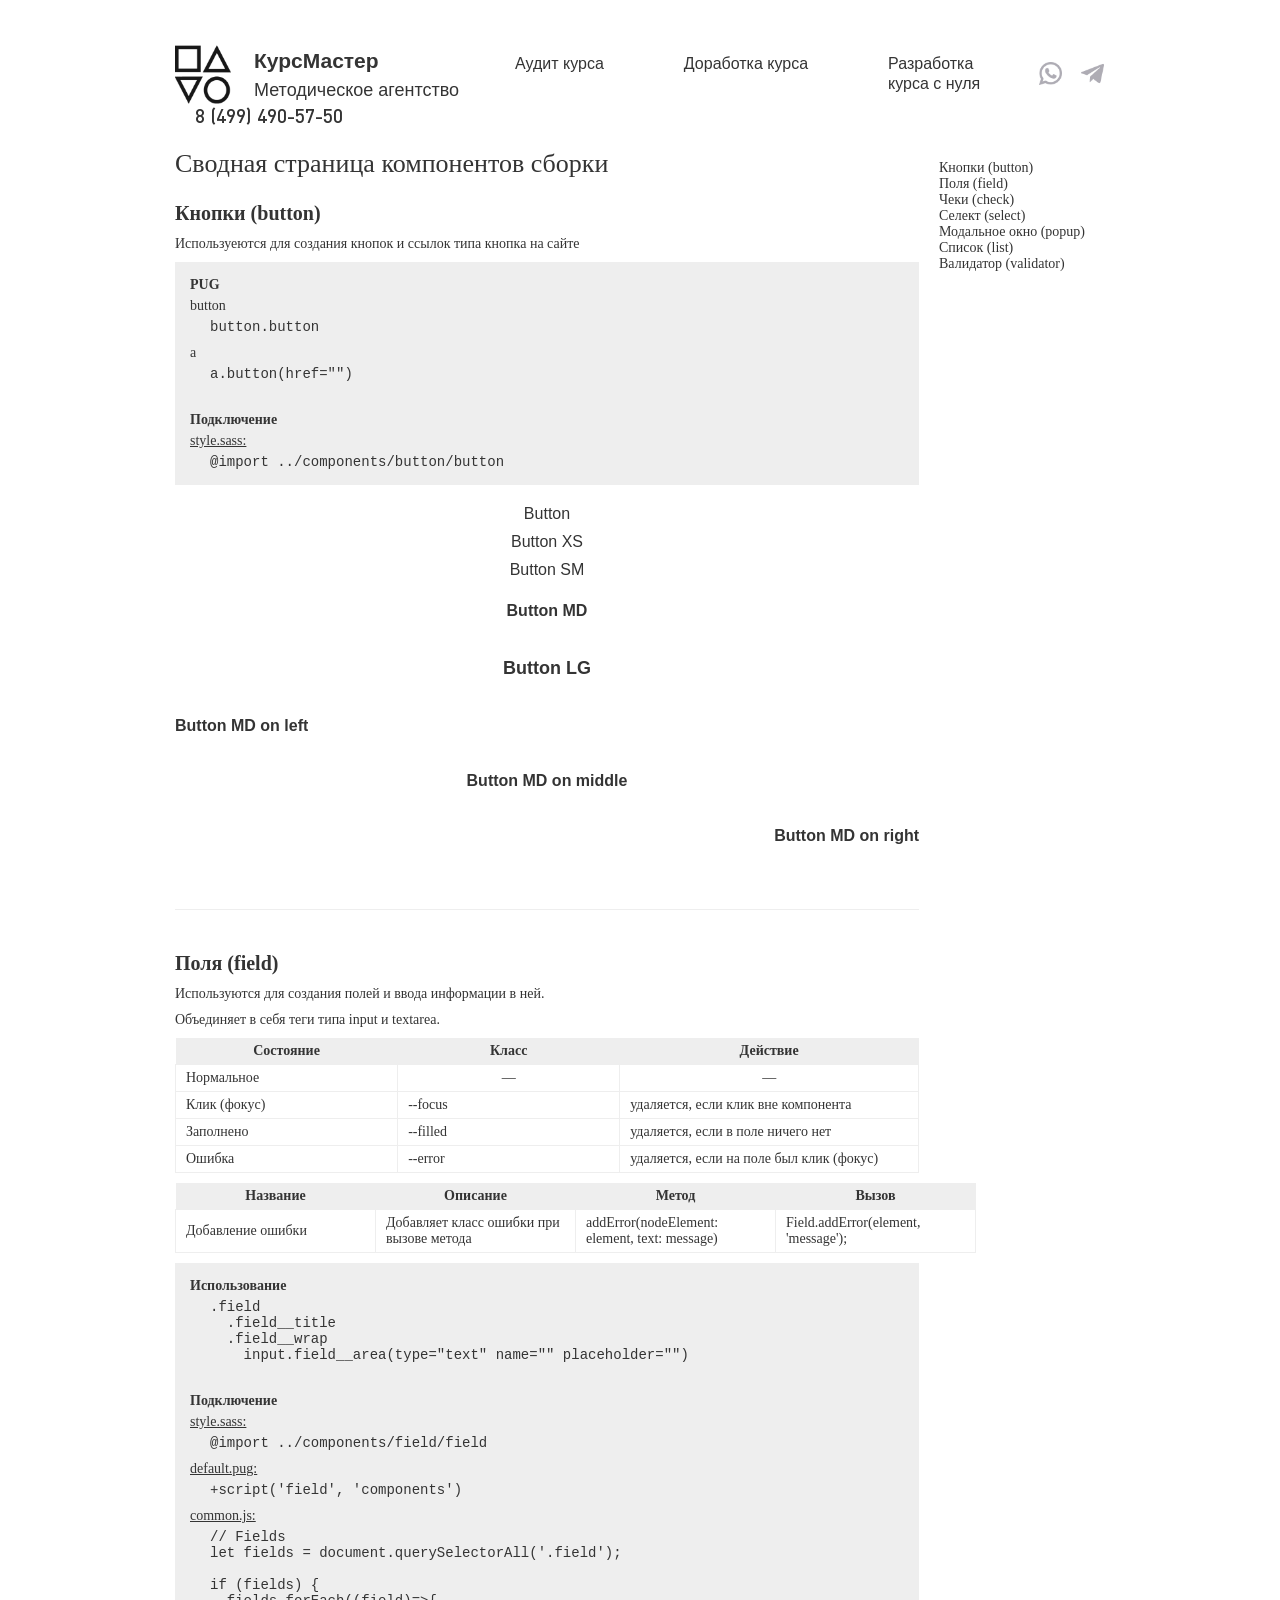
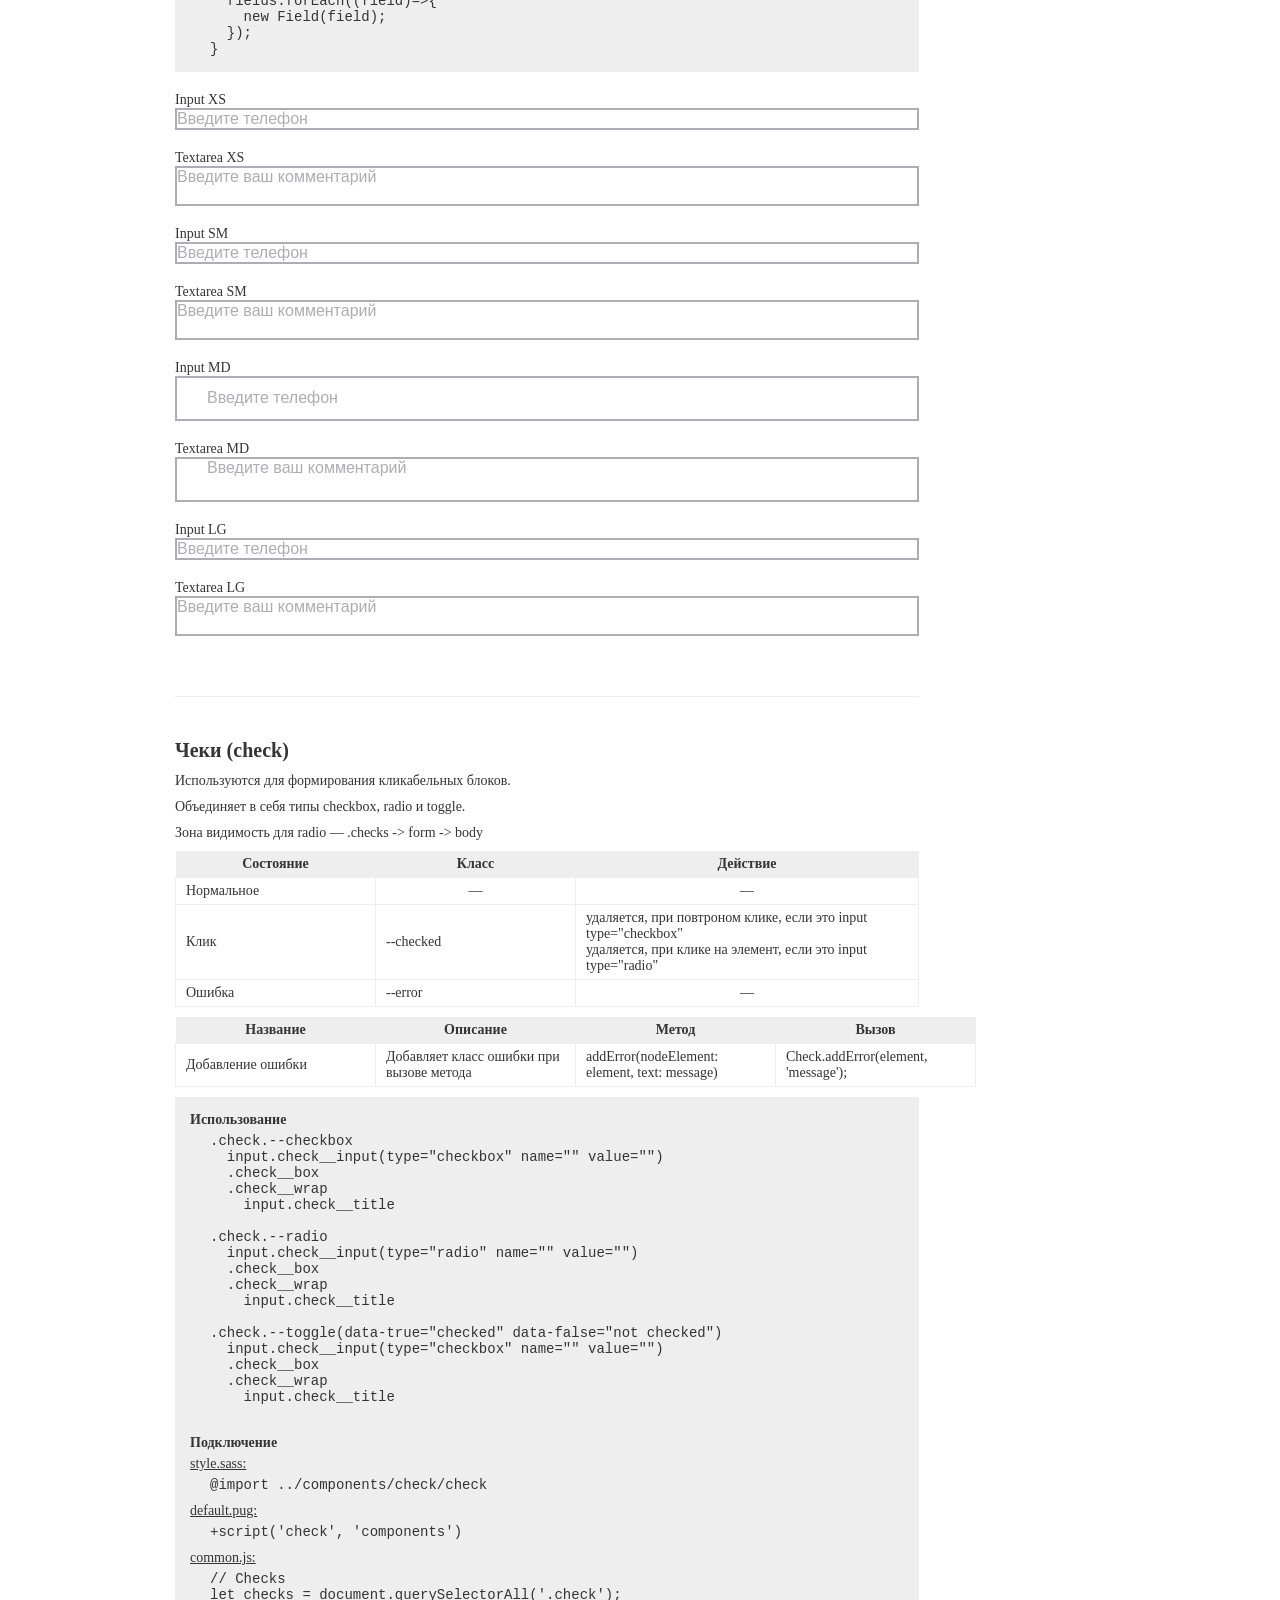
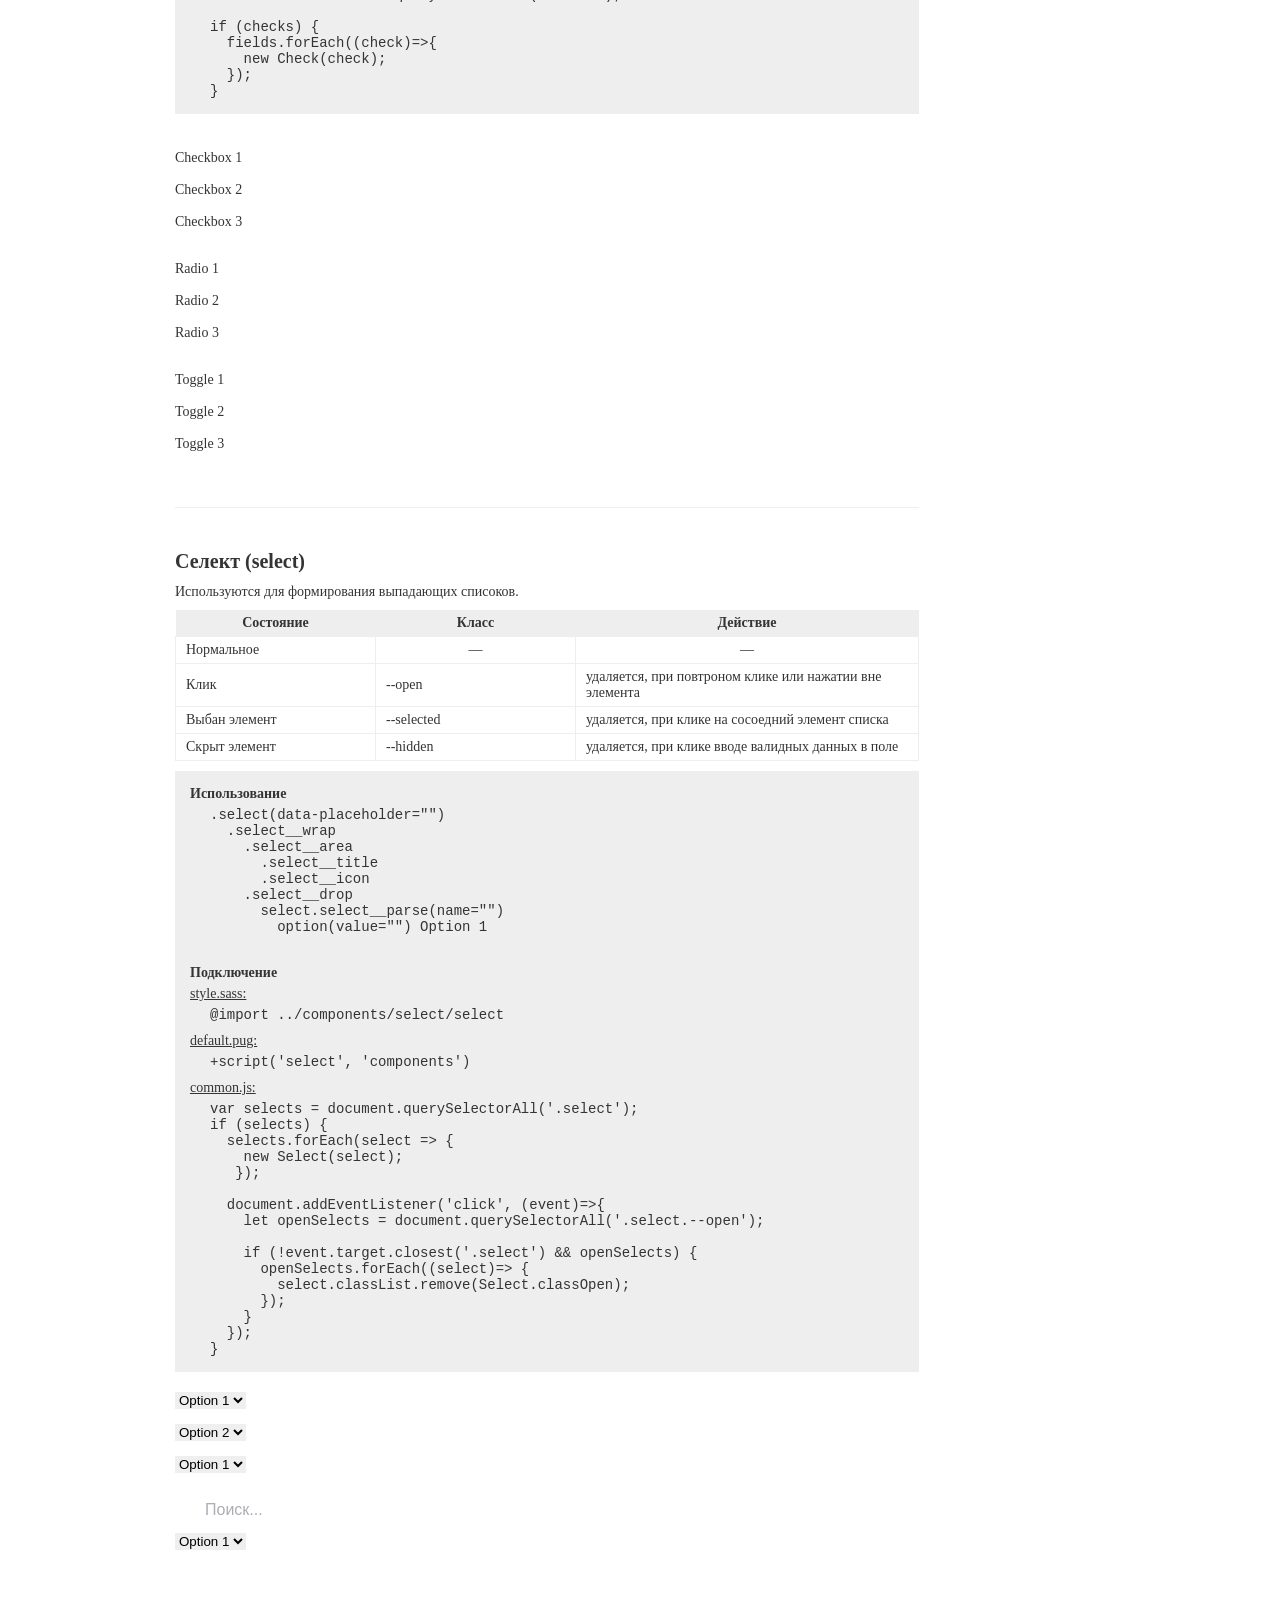
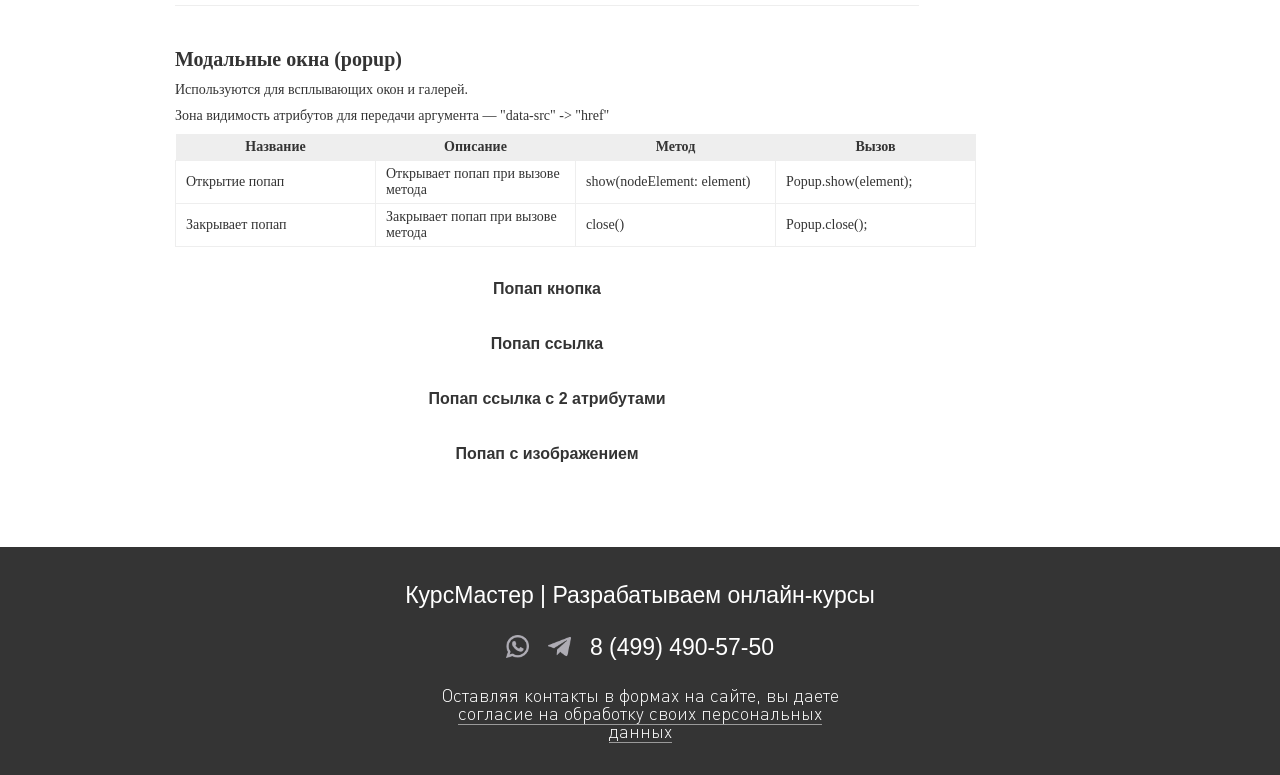
==== commit ba65af94: "merge" ====
--- a/src/_components.html
+++ b/src/_components.html
@@ -1,4 +1,4 @@
-<!DOCTYPE html><html lang="ru"><head><meta charset="UTF-8"><meta name="viewport" content="width=device-width, initial-scale=1.0"><title>Компоненты</title></head><body><div class="wrap"><link rel="stylesheet" href="template/css/style.css?ver=1664935682089"><link rel="stylesheet" href="template/blocks/header/header.css?ver=1664935682089"/><header class="header"><div class="case"><div class="header__wrap row"><div class="header__logo logo"><div class="logo__icon"><img src="uploads/logo.png" alt=""></div><div class="logo__text"><div class="logo__title">КурсМастер</div><div class="logo__desc">Методическое агентство</div></div></div><div class="header__nav"><ul><li><a href="#audit">Аудит курса</a></li><li><a href="#revision">Доработка курса</a></li><li><a href="#scratch">Разработка курса с нуля</a></li></ul></div><div class="header__socials socials"><div class="socials__list row"><a class="socials__item" href="https://bit.ly/3E8EVOA" target="_blank"><img src="uploads/whatsapp-gray.png" alt=""><img src="uploads/whatsapp-black.png" alt=""></a><a class="socials__item" href="https://tlgg.ru/@Aliev_Vadim" target="_blank"><img src="uploads/telegram-gray.png" alt=""><img src="uploads/telegram-black.png" alt=""></a></div></div><div class="header__phone"><a class="btn-call" href="tel:+74994905750">8 (499) 490-57-50</a></div></div></div></header><script src="template/blocks/header/header.js?ver=1664935682089"></script><main class="main"><div class="components"><div class="case"><div class="components__main-title">Сводная страница компонентов сборки</div><div class="components__wrap row"><div class="components__sections"><div class="components__section"><div class="components__title">Кнопки (button)</div><div class="components__desc"><p>Используеются для создания кнопок и ссылок типа кнопка на сайте</p><blockquote><h4>PUG</h4><p>button</p><pre>button.button</pre><p>a</p><pre>a.button(href="")</pre></blockquote><blockquote><h4>Подключение</h4><p><u>style.sass:</u></p><pre>@import ../components/button/button</pre></blockquote></div><div class="components__inner"><div class="button">Button</div><div class="button --xs --b-gray">Button XS</div><div class="button --sm --b-gray">Button SM</div><div class="button --md --b-gray">Button MD</div><div class="button --lg --b-gray">Button LG</div><div class="col"><div class="button --md left --b-gray">Button MD on left</div><div class="button --md mid --b-gray">Button MD on middle</div><div class="button --md right --b-gray">Button MD on right</div></div></div></div><div class="components__section"><div class="components__title">Поля (field)</div><div class="components__desc"><p>Используются для создания полей и ввода информации в ней.</p><p>Объединяет в себя теги типа input и textarea.</p><table class="table"><thead><tr><th>Состояние</th><th>Класс</th><th>Действие</th></tr></thead><tbody><tr><td>Нормальное</td><td><div class="tac">—</div></td><td><div class="tac">—</div></td></tr><tr><td>Клик (фокус)</td><td>--focus</td><td>удаляется, если клик вне компонента</td></tr><tr><td>Заполнено</td><td>--filled</td><td>удаляется, если в поле ничего нет</td></tr><tr><td>Ошибка</td><td>--error</td><td>удаляется, если на поле был клик (фокус)</td></tr></tbody></table><table class="table"><thead><tr><th>Название</th><th>Описание</th><th>Метод</th><th>Вызов</th></tr></thead><tbody><tr><td>Добавление ошибки</td><td>Добавляет класс ошибки при вызове метода</td><td>addError(nodeElement: element, text: message)</td><td>Field.addError(element, 'message');</td></tr></tbody></table><blockquote><h4>Использование</h4><pre>.field
+<!DOCTYPE html><html lang="ru"><head><meta charset="UTF-8"><meta name="viewport" content="width=device-width, initial-scale=1.0"><title>Компоненты</title></head><body><div class="wrap"><link rel="stylesheet" href="template/css/style.css?ver=1664902556165"><link rel="stylesheet" href="template/blocks/header/header.css?ver=1664902556165"/><header class="header"><div class="case"><div class="header__wrap row"><div class="header__logo logo"><div class="logo__icon"><img src="uploads/logo.png" alt=""></div><div class="logo__text"><div class="logo__title">КурсМастер</div><div class="logo__desc">Методическое агентство</div></div></div><div class="header__nav"><ul><li><a href="#audit">Аудит курса</a></li><li><a href="#revision">Доработка курса</a></li><li><a href="#scratch">Разработка курса с нуля</a></li></ul></div><div class="header__socials socials"><div class="socials__list row"><a class="socials__item" href="https://bit.ly/3E8EVOA" target="_blank"><img src="uploads/whatsapp-gray.png" alt=""><img src="uploads/whatsapp-black.png" alt=""></a><a class="socials__item" href="https://tlgg.ru/@Aliev_Vadim" target="_blank"><img src="uploads/telegram-gray.png" alt=""><img src="uploads/telegram-black.png" alt=""></a></div></div><div class="header__phone"><a class="btn-call" href="tel:+74994905750">8 (499) 490-57-50</a></div></div></div></header><script src="template/blocks/header/header.js?ver=1664902556165"></script><main class="main"><div class="components"><div class="case"><div class="components__main-title">Сводная страница компонентов сборки</div><div class="components__wrap row"><div class="components__sections"><div class="components__section"><div class="components__title">Кнопки (button)</div><div class="components__desc"><p>Используеются для создания кнопок и ссылок типа кнопка на сайте</p><blockquote><h4>PUG</h4><p>button</p><pre>button.button</pre><p>a</p><pre>a.button(href="")</pre></blockquote><blockquote><h4>Подключение</h4><p><u>style.sass:</u></p><pre>@import ../components/button/button</pre></blockquote></div><div class="components__inner"><div class="button">Button</div><div class="button --xs --b-gray">Button XS</div><div class="button --sm --b-gray">Button SM</div><div class="button --md --b-gray">Button MD</div><div class="button --lg --b-gray">Button LG</div><div class="col"><div class="button --md left --b-gray">Button MD on left</div><div class="button --md mid --b-gray">Button MD on middle</div><div class="button --md right --b-gray">Button MD on right</div></div></div></div><div class="components__section"><div class="components__title">Поля (field)</div><div class="components__desc"><p>Используются для создания полей и ввода информации в ней.</p><p>Объединяет в себя теги типа input и textarea.</p><table class="table"><thead><tr><th>Состояние</th><th>Класс</th><th>Действие</th></tr></thead><tbody><tr><td>Нормальное</td><td><div class="tac">—</div></td><td><div class="tac">—</div></td></tr><tr><td>Клик (фокус)</td><td>--focus</td><td>удаляется, если клик вне компонента</td></tr><tr><td>Заполнено</td><td>--filled</td><td>удаляется, если в поле ничего нет</td></tr><tr><td>Ошибка</td><td>--error</td><td>удаляется, если на поле был клик (фокус)</td></tr></tbody></table><table class="table"><thead><tr><th>Название</th><th>Описание</th><th>Метод</th><th>Вызов</th></tr></thead><tbody><tr><td>Добавление ошибки</td><td>Добавляет класс ошибки при вызове метода</td><td>addError(nodeElement: element, text: message)</td><td>Field.addError(element, 'message');</td></tr></tbody></table><blockquote><h4>Использование</h4><pre>.field
   .field__title
   .field__wrap
     input.field__area(type="text" name="" placeholder="")</pre></blockquote><blockquote><h4>Подключение</h4><p><u>style.sass:</u></p><pre>@import ../components/field/field</pre><p><u>default.pug:</u></p><pre>+script('field', 'components')</pre><p><u>common.js:</u></p><pre>// Fields
@@ -178,4 +178,4 @@
 
 .components__nav ul {
 	flex-direction: column;
-}</style></main><link rel="stylesheet" href="template/blocks/footer/footer.css?ver=1664935682089"><footer class="footer"><div class="case"><div class="footer__title">КурсМастер | Разрабатываем онлайн-курсы</div><div class="footer__contacts"><div class="footer__socials socials"><div class="socials__list row"><a class="socials__item" href="https://bit.ly/3E8EVOA" target="_blank"><img src="uploads/whatsapp-gray.png" alt=""><img src="uploads/whatsapp-black.png" alt=""></a><a class="socials__item" href="https://tlgg.ru/@Aliev_Vadim" target="_blank"><img src="uploads/telegram-gray.png" alt=""><img src="uploads/telegram-black.png" alt=""></a></div></div><div class="footer__phone"> <a class="btn-call" href="tel:+74994905750">8 (499) 490-57-50</a> </div></div><div class="footer__policy">Оставляя контакты в формах на сайте, вы даете <a href="javascript:;" data-src="#modal-policy" data-fancybox="">согласие на обработку своих персональных данных</a></div></div></footer><div class="modal --sm --callback" id="modal-callback"><div class="modal__title">Обратный звонок</div><form class="modal__form"><div class="modal__field field --md --b-gray --round --phone --required"><div class="field__wrap"><input class="field__area" type="tel" name="phone" placeholder="Номер телефона"></div></div><button class="modal__btn button --md --bg-gold --round"><div class="button__text">Оставить заявку</div></button></form></div><div class="modal --sm --thanks" id="modal-thanks"><div class="modal__title">Спасибо</div><div class="modal__text">Ваша заявка успешно отправлена</div></div><div class="modal --lg" id="modal-policy"><div class="modal__title">ПОЛИТИКА КОНФИДЕНЦИАЛЬНОСТИ</div><div class="modal__text">Настоящая Политика конфиденциальности персональных данных (далее - Политика конфиденциальности) действует в отношении всей информации, размещенной на сайте в сети Интернет по адресу: <a href="https://kursmaster.ru/">https://kursmaster.ru/</a> (далее - Сайт), которую посетители Сайта могут получить о Пользователе во время использования Сайта, его сервисов, программ и продуктов.<br><br>Использование сервисов Сайта означает безоговорочное согласие Пользователя с настоящей Политикой и указанными в ней условиями обработки его персональной информации; в случае несогласия с этими условиями Пользователь должен воздержаться от использования сервисов.<br><br>1. ОБЩИЕ ПОЛОЖЕНИЯ<br><br>1.1. В рамках настоящей Политики под персональной информацией Пользователя понимаются:<br>1.1.1. Персональная информация, которую Пользователь предоставляет о себе самостоятельно при регистрации (создании учетной записи) или в процессе использования Сервисов, включая персональные данные Пользователя. Обязательная для предоставления Сервисов информация помечена специальным образом. Иная информация предоставляется Пользователем на его усмотрение.<br>1.1.2. Данные, которые автоматически передаются сервисам Сайта в процессе их использования с помощью установленного на устройстве Пользователя программного обеспечения, в том числе IP-адрес, данные файлов cookie, информация о браузере Пользователя (или иной программе, с помощью которой осуществляется доступ к сервисам), технические характеристики оборудования и программного обеспечения, используемых Пользователем, дата и время доступа к сервисам, адреса запрашиваемых страниц и иная подобная информация.<br>1.1.3. Иная информация о Пользователе, обработка которой предусмотрена Соглашением об использовании Сайта.<br>1.1.4. Настоящая Политика конфиденциальности применяется только к Сайту <a href="https://kursmaster.ru/">https://kursmaster.ru/</a> не контролирует и не несет ответственности за сайты третьих лиц, на которые Пользователь может перейти по ссылкам, доступным на Сайте <a href="https://kursmaster.ru/">https://kursmaster.ru/</a><br><br>2. ЦЕЛИ ОБРАБОТКИ ПЕРСОНАЛЬНОЙ ИНФОРМАЦИИ ПОЛЬЗОВАТЕЛЕЙ<br><br>2.1. Сайт собирает и хранит только ту персональную информацию, которая необходима для предоставления сервисов или исполнения соглашений и договоров с Пользователем, за исключением случаев, когда законодательством предусмотрено обязательное хранение персональной информации в течение определенного законом срока.<br>2.2. Персональную информацию Пользователя Сайт обрабатывает в следующих целях:<br>2.2.1. Идентификации Пользователя, зарегистрированного на Сайте.<br>2.2.2. Предоставления Пользователю доступа к персонализированным ресурсам Сайта.<br>2.2.3. Установления с Пользователем обратной связи, включая направление уведомлений, запросов, касающихся использования Сайта, оказания услуг, обработку запросов и заявок от Пользователя.<br>2.2.4. Определения места нахождения Пользователя для обеспечения безопасности, предотвращения мошенничества.<br>2.2.5. Подтверждения достоверности и полноты персональных данных, предоставленных Пользователем.<br>2.2.6. Создания учетной записи для использования возможностей Сайта, если Пользователь дал согласие на создание учетной записи.<br>2.2.7. Уведомления Пользователя Сайта о возможностях Сайта, деятельности владельца сайта.<br>2.2.8. Предоставления Пользователю эффективной клиентской и технической поддержки при возникновении проблем, связанных с использованием Сайта.<br>2.2.9. Осуществления рекламной деятельности с согласия Пользователя.<br><br>3. УСЛОВИЯ ОБРАБОТКИ ПЕРСОНАЛЬНОЙ ИНФОРМАЦИИ ПОЛЬЗОВАТЕЛЕЙ И ЕЕ ПЕРЕДАЧИ ТРЕТЬИМ ЛИЦАМ<br><br>3.1. Сайт хранит персональную информацию Пользователей в соответствии с внутренними регламентами конкретных сервисов.<br>3.2. В отношении персональной информации Пользователя сохраняется ее конфиденциальность, кроме случаев добровольного предоставления Пользователем информации о себе для общего доступа неограниченному кругу лиц. При использовании отдельных сервисов Пользователь соглашается с тем, что определенная часть его персональной информации становится общедоступной.<br>3.3. Сайт вправе передать персональную информацию Пользователя третьим лицам в следующих случаях:<br>3.3.1. Пользователь выразил согласие на такие действия.<br>3.3.2. Передача необходима для использования Пользователем определенного сервиса либо для исполнения определенного соглашения или договора с Пользователем.<br>3.3.4. Передача предусмотрена российским или иным применимым законодательством в рамках установленной законодательством процедуры.<br>3.3.5. В случае продажи Сайта к приобретателю переходят все обязательства по соблюдению условий настоящей Политики применительно к полученной им персональной информации.<br>3.4. Обработка персональных данных Пользователя осуществляется без ограничения срока любым законным способом, в том числе в информационных системах персональных данных с использованием средств автоматизации или без использования таких средств. Обработка персональных данных Пользователей осуществляется в соответствии с Федеральным законом от 27.07.2006 N 152-ФЗ "О персональных данных".<br>3.5. При утрате или разглашении персональных данных Администрация Сайта информирует Пользователя об утрате или разглашении персональных данных.<br>3.6. Администрация Сайта принимает необходимые организационные и технические меры для защиты персональной информации Пользователя от неправомерного или случайного доступа, уничтожения, изменения, блокирования, копирования, распространения, а также от иных неправомерных действий третьих лиц.<br>3.7. Администрация Сайта совместно с Пользователем принимает все необходимые меры по предотвращению убытков или иных отрицательных последствий, вызванных утратой или разглашением персональных данных Пользователя.<br><br>4. ОБЯЗАТЕЛЬСТВА СТОРОН<br><br>4.1. Пользователь обязан:<br>4.1.1. Предоставить информацию о персональных данных, необходимую для пользования Сайтом.<br>4.1.2. Обновлять, дополнять предоставленную информацию о персональных данных в случае изменения данной информации.<br>4.2. Администрация Сайта обязана:<br>4.2.1. Использовать полученную информацию исключительно для целей, указанных в настоящей Политике конфиденциальности.<br>4.2.2. Обеспечить хранение конфиденциальной информации в тайне, не разглашать без предварительного письменного разрешения Пользователя, а также не осуществлять продажу, обмен, опубликование либо разглашение иными возможными способами переданных персональных данных Пользователя, за исключением предусмотренных настоящей Политикой конфиденциальности.<br>4.2.3. Принимать меры предосторожности для защиты конфиденциальности персональных данных Пользователя согласно порядку, обычно используемому для защиты такого рода информации в существующем деловом обороте.<br>4.2.4. Осуществить блокирование персональных данных, относящихся к соответствующему Пользователю, с момента обращения или запроса Пользователя или его законного представителя либо уполномоченного органа по защите прав субъектов персональных данных на период проверки в случае выявления недостоверных персональных данных или неправомерных действий.<br><br>5. ОТВЕТСТВЕННОСТЬ СТОРОН<br><br>5.1. Администрация Сайта, не исполнившая свои обязательства, несет ответственность за убытки, понесенные Пользователем в связи с неправомерным использованием персональных данных, в соответствии с законодательством Российской Федерации.<br>5.2. В случае утраты или разглашения конфиденциальной информации Администрация Сайта не несет ответственности, если данная конфиденциальная информация:<br>5.2.1. Стала публичным достоянием до ее утраты или разглашения.<br>5.2.2. Была получена от третьей стороны до момента ее получения Администрацией Сайта.<br>5.2.3. Была разглашена с согласия Пользователя.<br><br>6. РАЗРЕШЕНИЕ СПОРОВ<br><br>6.1. До обращения в суд с иском по спорам, возникающим из отношений между Пользователем Сайта и Администрацией Сайта, обязательным является предъявление претензии (письменного предложения о добровольном урегулировании спора).<br>6.2. Получатель претензии в течение 14 календарных дней со дня получения претензии письменно уведомляет заявителя претензии о результатах рассмотрения претензии.<br>6.3. При недостижении соглашения спор будет передан на рассмотрение в суд в соответствии с действующим законодательством Российской Федерации.<br>6.4. К настоящей Политике конфиденциальности и отношениям между Пользователем и Администрацией Сайта применяется действующее законодательство Российской Федерации.<br><br>7. ДОПОЛНИТЕЛЬНЫЕ УСЛОВИЯ<br><br>7.1. Администрация Сайта вправе вносить изменения в настоящую Политику конфиденциальности без согласия Пользователя.<br>7.2. Новая Политика конфиденциальности вступает в силу с момента ее размещения на Сайте, если иное не предусмотрено новой редакцией Политики конфиденциальности.<br>7.3. Действующая Политика конфиденциальности размещена на странице по адресу: <a href="https://kursmaster.ru/">https://kursmaster.ru/</a><br>7.4. Настоящая Политика конфиденциальности является неотъемлемой частью Соглашения об использовании Сайта, размещенного на странице по адресу: <a href="https://kursmaster.ru/">https://kursmaster.ru/</a></div></div><script src="template/components/field/field.js?ver=1664935682089"></script><script src="template/components/check/check.js?ver=1664935682089"></script><script src="template/components/select/select.js?ver=1664935682089"></script><script src="template/components/popup/popup.js?ver=1664935682089"></script><script src="template/js/common.js?ver=1664935682089"></script></div></body></html>+}</style></main><link rel="stylesheet" href="template/blocks/footer/footer.css?ver=1664902556165"><footer class="footer"><div class="case"><div class="footer__title">КурсМастер | Разрабатываем онлайн-курсы</div><div class="footer__contacts"><div class="footer__socials socials"><div class="socials__list row"><a class="socials__item" href="https://bit.ly/3E8EVOA" target="_blank"><img src="uploads/whatsapp-gray.png" alt=""><img src="uploads/whatsapp-black.png" alt=""></a><a class="socials__item" href="https://tlgg.ru/@Aliev_Vadim" target="_blank"><img src="uploads/telegram-gray.png" alt=""><img src="uploads/telegram-black.png" alt=""></a></div></div><div class="footer__phone"> <a class="btn-call" href="tel:+74994905750">8 (499) 490-57-50</a> </div></div><div class="footer__policy">Оставляя контакты в формах на сайте, вы даете <a href="javascript:;" data-src="#modal-policy" data-fancybox="">согласие на обработку своих персональных данных</a></div></div></footer><div class="modal --sm --callback" id="modal-callback"><div class="modal__title">Обратный звонок</div><form class="modal__form"><div class="modal__field field --md --b-gray --round --phone --required"><div class="field__wrap"><input class="field__area" type="tel" name="phone" placeholder="Номер телефона"></div></div><button class="modal__btn button --md --bg-gold --round"><div class="button__text">Оставить заявку</div></button></form></div><div class="modal --sm --thanks" id="modal-thanks"><div class="modal__title">Спасибо</div><div class="modal__text">Ваша заявка успешно отправлена</div></div><div class="modal --lg" id="modal-policy"><div class="modal__title">ПОЛИТИКА КОНФИДЕНЦИАЛЬНОСТИ</div><div class="modal__text">Настоящая Политика конфиденциальности персональных данных (далее - Политика конфиденциальности) действует в отношении всей информации, размещенной на сайте в сети Интернет по адресу: <a href="https://kursmaster.ru/">https://kursmaster.ru/</a> (далее - Сайт), которую посетители Сайта могут получить о Пользователе во время использования Сайта, его сервисов, программ и продуктов.<br><br>Использование сервисов Сайта означает безоговорочное согласие Пользователя с настоящей Политикой и указанными в ней условиями обработки его персональной информации; в случае несогласия с этими условиями Пользователь должен воздержаться от использования сервисов.<br><br>1. ОБЩИЕ ПОЛОЖЕНИЯ<br><br>1.1. В рамках настоящей Политики под персональной информацией Пользователя понимаются:<br>1.1.1. Персональная информация, которую Пользователь предоставляет о себе самостоятельно при регистрации (создании учетной записи) или в процессе использования Сервисов, включая персональные данные Пользователя. Обязательная для предоставления Сервисов информация помечена специальным образом. Иная информация предоставляется Пользователем на его усмотрение.<br>1.1.2. Данные, которые автоматически передаются сервисам Сайта в процессе их использования с помощью установленного на устройстве Пользователя программного обеспечения, в том числе IP-адрес, данные файлов cookie, информация о браузере Пользователя (или иной программе, с помощью которой осуществляется доступ к сервисам), технические характеристики оборудования и программного обеспечения, используемых Пользователем, дата и время доступа к сервисам, адреса запрашиваемых страниц и иная подобная информация.<br>1.1.3. Иная информация о Пользователе, обработка которой предусмотрена Соглашением об использовании Сайта.<br>1.1.4. Настоящая Политика конфиденциальности применяется только к Сайту <a href="https://kursmaster.ru/">https://kursmaster.ru/</a> не контролирует и не несет ответственности за сайты третьих лиц, на которые Пользователь может перейти по ссылкам, доступным на Сайте <a href="https://kursmaster.ru/">https://kursmaster.ru/</a><br><br>2. ЦЕЛИ ОБРАБОТКИ ПЕРСОНАЛЬНОЙ ИНФОРМАЦИИ ПОЛЬЗОВАТЕЛЕЙ<br><br>2.1. Сайт собирает и хранит только ту персональную информацию, которая необходима для предоставления сервисов или исполнения соглашений и договоров с Пользователем, за исключением случаев, когда законодательством предусмотрено обязательное хранение персональной информации в течение определенного законом срока.<br>2.2. Персональную информацию Пользователя Сайт обрабатывает в следующих целях:<br>2.2.1. Идентификации Пользователя, зарегистрированного на Сайте.<br>2.2.2. Предоставления Пользователю доступа к персонализированным ресурсам Сайта.<br>2.2.3. Установления с Пользователем обратной связи, включая направление уведомлений, запросов, касающихся использования Сайта, оказания услуг, обработку запросов и заявок от Пользователя.<br>2.2.4. Определения места нахождения Пользователя для обеспечения безопасности, предотвращения мошенничества.<br>2.2.5. Подтверждения достоверности и полноты персональных данных, предоставленных Пользователем.<br>2.2.6. Создания учетной записи для использования возможностей Сайта, если Пользователь дал согласие на создание учетной записи.<br>2.2.7. Уведомления Пользователя Сайта о возможностях Сайта, деятельности владельца сайта.<br>2.2.8. Предоставления Пользователю эффективной клиентской и технической поддержки при возникновении проблем, связанных с использованием Сайта.<br>2.2.9. Осуществления рекламной деятельности с согласия Пользователя.<br><br>3. УСЛОВИЯ ОБРАБОТКИ ПЕРСОНАЛЬНОЙ ИНФОРМАЦИИ ПОЛЬЗОВАТЕЛЕЙ И ЕЕ ПЕРЕДАЧИ ТРЕТЬИМ ЛИЦАМ<br><br>3.1. Сайт хранит персональную информацию Пользователей в соответствии с внутренними регламентами конкретных сервисов.<br>3.2. В отношении персональной информации Пользователя сохраняется ее конфиденциальность, кроме случаев добровольного предоставления Пользователем информации о себе для общего доступа неограниченному кругу лиц. При использовании отдельных сервисов Пользователь соглашается с тем, что определенная часть его персональной информации становится общедоступной.<br>3.3. Сайт вправе передать персональную информацию Пользователя третьим лицам в следующих случаях:<br>3.3.1. Пользователь выразил согласие на такие действия.<br>3.3.2. Передача необходима для использования Пользователем определенного сервиса либо для исполнения определенного соглашения или договора с Пользователем.<br>3.3.4. Передача предусмотрена российским или иным применимым законодательством в рамках установленной законодательством процедуры.<br>3.3.5. В случае продажи Сайта к приобретателю переходят все обязательства по соблюдению условий настоящей Политики применительно к полученной им персональной информации.<br>3.4. Обработка персональных данных Пользователя осуществляется без ограничения срока любым законным способом, в том числе в информационных системах персональных данных с использованием средств автоматизации или без использования таких средств. Обработка персональных данных Пользователей осуществляется в соответствии с Федеральным законом от 27.07.2006 N 152-ФЗ "О персональных данных".<br>3.5. При утрате или разглашении персональных данных Администрация Сайта информирует Пользователя об утрате или разглашении персональных данных.<br>3.6. Администрация Сайта принимает необходимые организационные и технические меры для защиты персональной информации Пользователя от неправомерного или случайного доступа, уничтожения, изменения, блокирования, копирования, распространения, а также от иных неправомерных действий третьих лиц.<br>3.7. Администрация Сайта совместно с Пользователем принимает все необходимые меры по предотвращению убытков или иных отрицательных последствий, вызванных утратой или разглашением персональных данных Пользователя.<br><br>4. ОБЯЗАТЕЛЬСТВА СТОРОН<br><br>4.1. Пользователь обязан:<br>4.1.1. Предоставить информацию о персональных данных, необходимую для пользования Сайтом.<br>4.1.2. Обновлять, дополнять предоставленную информацию о персональных данных в случае изменения данной информации.<br>4.2. Администрация Сайта обязана:<br>4.2.1. Использовать полученную информацию исключительно для целей, указанных в настоящей Политике конфиденциальности.<br>4.2.2. Обеспечить хранение конфиденциальной информации в тайне, не разглашать без предварительного письменного разрешения Пользователя, а также не осуществлять продажу, обмен, опубликование либо разглашение иными возможными способами переданных персональных данных Пользователя, за исключением предусмотренных настоящей Политикой конфиденциальности.<br>4.2.3. Принимать меры предосторожности для защиты конфиденциальности персональных данных Пользователя согласно порядку, обычно используемому для защиты такого рода информации в существующем деловом обороте.<br>4.2.4. Осуществить блокирование персональных данных, относящихся к соответствующему Пользователю, с момента обращения или запроса Пользователя или его законного представителя либо уполномоченного органа по защите прав субъектов персональных данных на период проверки в случае выявления недостоверных персональных данных или неправомерных действий.<br><br>5. ОТВЕТСТВЕННОСТЬ СТОРОН<br><br>5.1. Администрация Сайта, не исполнившая свои обязательства, несет ответственность за убытки, понесенные Пользователем в связи с неправомерным использованием персональных данных, в соответствии с законодательством Российской Федерации.<br>5.2. В случае утраты или разглашения конфиденциальной информации Администрация Сайта не несет ответственности, если данная конфиденциальная информация:<br>5.2.1. Стала публичным достоянием до ее утраты или разглашения.<br>5.2.2. Была получена от третьей стороны до момента ее получения Администрацией Сайта.<br>5.2.3. Была разглашена с согласия Пользователя.<br><br>6. РАЗРЕШЕНИЕ СПОРОВ<br><br>6.1. До обращения в суд с иском по спорам, возникающим из отношений между Пользователем Сайта и Администрацией Сайта, обязательным является предъявление претензии (письменного предложения о добровольном урегулировании спора).<br>6.2. Получатель претензии в течение 14 календарных дней со дня получения претензии письменно уведомляет заявителя претензии о результатах рассмотрения претензии.<br>6.3. При недостижении соглашения спор будет передан на рассмотрение в суд в соответствии с действующим законодательством Российской Федерации.<br>6.4. К настоящей Политике конфиденциальности и отношениям между Пользователем и Администрацией Сайта применяется действующее законодательство Российской Федерации.<br><br>7. ДОПОЛНИТЕЛЬНЫЕ УСЛОВИЯ<br><br>7.1. Администрация Сайта вправе вносить изменения в настоящую Политику конфиденциальности без согласия Пользователя.<br>7.2. Новая Политика конфиденциальности вступает в силу с момента ее размещения на Сайте, если иное не предусмотрено новой редакцией Политики конфиденциальности.<br>7.3. Действующая Политика конфиденциальности размещена на странице по адресу: <a href="https://kursmaster.ru/">https://kursmaster.ru/</a><br>7.4. Настоящая Политика конфиденциальности является неотъемлемой частью Соглашения об использовании Сайта, размещенного на странице по адресу: <a href="https://kursmaster.ru/">https://kursmaster.ru/</a></div></div><script src="template/components/field/field.js?ver=1664902556165"></script><script src="template/components/check/check.js?ver=1664902556165"></script><script src="template/components/select/select.js?ver=1664902556165"></script><script src="template/components/popup/popup.js?ver=1664902556165"></script><script src="template/js/common.js?ver=1664902556165"></script></div></body></html>
--- a/src/template/css/style.css
+++ b/src/template/css/style.css
@@ -1,33 +1,33 @@
 @import url("https://fonts.googleapis.com/css2?family=Roboto+Condensed:ital,wght@1,700&display=swap");
 @font-face {
-  font-family: "Museo Sans Cyrl";
-  src: url("../fonts/MuseoSansCyrl/MuseoSansCyrl-300.eot");
-  src: url("../fonts/MuseoSansCyrl/MuseoSansCyrl-300.eot?#iefix") format("embedded-opentype"), url("../fonts/MuseoSansCyrl/MuseoSansCyrl-300.woff2") format("woff2"), url("../fonts/MuseoSansCyrl/MuseoSansCyrl-300.woff") format("woff"), url("../fonts/MuseoSansCyrl/MuseoSansCyrl-300.ttf") format("truetype");
-  font-weight: 300;
+  font-family: "Museo Sans Cyrl 500";
+  src: url("../fonts/MuseoSansCyrl/Museosanscyrl-500.eot");
+  src: url("../fonts/MuseoSansCyrl/Museosanscyrl-500.eot?#iefix") format("embedded-opentype"), url("../fonts/MuseoSansCyrl/Museosanscyrl-500.woff2") format("woff2"), url("../fonts/MuseoSansCyrl/Museosanscyrl-500.woff") format("woff"), url("../fonts/MuseoSansCyrl/Museosanscyrl-500.ttf") format("truetype"), url("../fonts/MuseoSansCyrl/Museosanscyrl-500.svg#Museosanscyrl-500") format("svg");
+  font-weight: normal;
   font-style: normal;
   font-display: swap;
 }
 @font-face {
-  font-family: "Museo Sans Cyrl";
-  src: url("../fonts/MuseoSansCyrl/MuseoSansCyrl-500.eot");
-  src: url("../fonts/MuseoSansCyrl/MuseoSansCyrl-500.eot?#iefix") format("embedded-opentype"), url("../fonts/MuseoSansCyrl/MuseoSansCyrl-500.woff2") format("woff2"), url("../fonts/MuseoSansCyrl/MuseoSansCyrl-500.woff") format("woff"), url("../fonts/MuseoSansCyrl/MuseoSansCyrl-500.ttf") format("truetype");
-  font-weight: 500;
+  font-family: "Museo Sans Cyrl 900";
+  src: url("../fonts/MuseoSansCyrl/Museosanscyrl-900.eot");
+  src: url("../fonts/MuseoSansCyrl/Museosanscyrl-900.eot?#iefix") format("embedded-opentype"), url("../fonts/MuseoSansCyrl/Museosanscyrl-900.woff2") format("woff2"), url("../fonts/MuseoSansCyrl/Museosanscyrl-900.woff") format("woff"), url("../fonts/MuseoSansCyrl/Museosanscyrl-900.ttf") format("truetype"), url("../fonts/MuseoSansCyrl/Museosanscyrl-900.svg#Museosanscyrl-900") format("svg");
+  font-weight: bold;
   font-style: normal;
   font-display: swap;
 }
 @font-face {
-  font-family: "Museo Sans Cyrl";
-  src: url("../fonts/MuseoSansCyrl/MuseoSansCyrl-700.eot");
-  src: url("../fonts/MuseoSansCyrl/MuseoSansCyrl-700.eot?#iefix") format("embedded-opentype"), url("../fonts/MuseoSansCyrl/MuseoSansCyrl-700.woff2") format("woff2"), url("../fonts/MuseoSansCyrl/MuseoSansCyrl-700.woff") format("woff"), url("../fonts/MuseoSansCyrl/MuseoSansCyrl-700.ttf") format("truetype");
-  font-weight: 700;
+  font-family: "Museo Sans Cyrl 700";
+  src: url("../fonts/MuseoSansCyrl/Museosanscyrl-700.eot");
+  src: url("../fonts/MuseoSansCyrl/Museosanscyrl-700.eot?#iefix") format("embedded-opentype"), url("../fonts/MuseoSansCyrl/Museosanscyrl-700.woff2") format("woff2"), url("../fonts/MuseoSansCyrl/Museosanscyrl-700.woff") format("woff"), url("../fonts/MuseoSansCyrl/Museosanscyrl-700.ttf") format("truetype"), url("../fonts/MuseoSansCyrl/Museosanscyrl-700.svg#Museosanscyrl-700") format("svg");
+  font-weight: normal;
   font-style: normal;
   font-display: swap;
 }
 @font-face {
-  font-family: "Museo Sans Cyrl";
-  src: url("../fonts/MuseoSansCyrl/MuseoSansCyrl-900.eot");
-  src: url("../fonts/MuseoSansCyrl/MuseoSansCyrl-900.eot?#iefix") format("embedded-opentype"), url("../fonts/MuseoSansCyrl/MuseoSansCyrl-900.woff2") format("woff2"), url("../fonts/MuseoSansCyrl/MuseoSansCyrl-900.woff") format("woff"), url("../fonts/MuseoSansCyrl/MuseoSansCyrl-900.ttf") format("truetype");
-  font-weight: 900;
+  font-family: "Museo Sans Cyrl 300";
+  src: url("../fonts/MuseoSansCyrl/Museosanscyrl-300.eot");
+  src: url("../fonts/MuseoSansCyrl/Museosanscyrl-300.eot?#iefix") format("embedded-opentype"), url("../fonts/MuseoSansCyrl/Museosanscyrl-300.woff2") format("woff2"), url("../fonts/MuseoSansCyrl/Museosanscyrl-300.woff") format("woff"), url("../fonts/MuseoSansCyrl/Museosanscyrl-300.ttf") format("truetype"), url("../fonts/MuseoSansCyrl/Museosanscyrl-300.svg#Museosanscyrl-300") format("svg");
+  font-weight: 300;
   font-style: normal;
   font-display: swap;
 }
@@ -235,6 +235,9 @@
 .button.--bg-gold:hover {
   background: #dbbe99;
 }
+.button.--bg-gold .button__text {
+  color: #343434;
+}
 .button.--bg-black {
   color: #fff;
   background: #343434;
@@ -321,6 +324,9 @@
 .field__area::placeholder {
   opacity: 1;
   color: #AEACB4;
+}
+.field__area:focus::placeholder {
+  opacity: 0;
 }
 .field.--md .field__area {
   font-size: 16px;
@@ -457,6 +463,34 @@
   opacity: 1;
 }
 
+.up {
+  z-index: 10;
+  right: 50px;
+  bottom: 50px;
+  opacity: 0;
+  width: 75px;
+  height: 75px;
+  border-radius: 50%;
+  transition: 0.3s;
+  background: #343434;
+  display: flex;
+  align-items: center;
+  justify-content: center;
+  visibility: hidden;
+  position: fixed;
+}
+.up img {
+  width: 30px;
+  transform: rotate(-90deg);
+}
+.up:hover {
+  transform: translateY(-5px);
+}
+.up.--show {
+  opacity: 1;
+  visibility: visible;
+}
+
 .header {
   padding-top: 45px;
 }
@@ -495,6 +529,8 @@
 
 .h2 {
   font-size: 40px;
+  font-weight: 700;
+  font-style: italic;
   line-height: 46px;
   text-transform: uppercase;
   font-family: "Roboto Condensed", sans-serif;
@@ -557,7 +593,7 @@
 }
 .intro__wrap {
   position: relative;
-  padding-top: 150px;
+  padding-top: 100px;
   padding-bottom: 115px;
 }
 .intro__content {
@@ -1523,13 +1559,12 @@
 
 .modal {
   display: none;
-  position: relative;
-  width: 100%;
-  border-radius: 50px;
+  width: 100%;
+  border-radius: 20px;
 }
 .modal.--sm {
-  padding: 85px 100px;
-  max-width: 650px;
+  padding: 35px;
+  max-width: 380px;
 }
 .modal.--md {
   padding: 35px;
@@ -1537,42 +1572,15 @@
 }
 .modal.--lg {
   padding: 35px;
-  max-width: 1110px;
-}
-.modal.--policy .modal__title {
-  padding-top: 30px;
-}
-.modal.--thanks .modal__title {
-  padding-top: 20px;
-  padding-bottom: 20px;
-}
-.modal.--audit .modal__title {
-  padding-top: 30px;
-  padding-bottom: 30px;
-}
-.modal__close {
-  position: absolute;
-  width: 25px;
-  height: 25px;
-  top: 30px;
-  right: 30px;
-  cursor: pointer;
-}
-.modal__close svg {
-  width: 100%;
-  height: auto;
-}
-.modal__close:hover rect {
-  fill: #343434;
+  max-width: 992px;
+}
+.modal.--thanks, .modal.--callback {
+  text-align: center;
 }
 .modal__title {
-  font-size: 32px;
-  font-weight: 900;
-  text-align: center;
-  margin-bottom: 35px;
-}
-.modal__title:last-child {
-  margin-bottom: 0;
+  font-size: 24px;
+  font-weight: 700;
+  margin-bottom: 20px;
 }
 .modal__text a {
   border-color: #343434;
@@ -1580,52 +1588,9 @@
 .modal__text a:hover {
   border-color: transparent;
 }
-.modal__form {
-  display: flex;
-  flex-wrap: wrap;
-}
 .modal__field {
-  width: 61%;
+  margin-bottom: 10px;
 }
 .modal__btn {
-  width: 35%;
-  margin-left: 4%;
-}
-.modal__policy {
-  margin-top: 13px;
-  text-align: left;
-  font-size: 13px;
-  line-height: 13px;
-  max-width: 260px;
-  color: #AEACB4;
-  font-weight: 300;
-  font-family: "DIN Pro", sans-serif;
-}
-
-.adt {
-  padding-bottom: 40px;
-}
-.adt__list {
-  display: flex;
-  flex-wrap: wrap;
-  margin-bottom: -40px;
-}
-.adt__item {
-  display: flex;
-  align-items: center;
-  width: calc(100% / 2);
-  margin-bottom: 40px;
-}
-.adt__img {
-  width: 45px;
-}
-.adt__name {
-  width: calc(100% - 45px);
-  padding-left: 25px;
-  line-height: 16px;
-  font-weight: 700;
-}
-
-.fancybox__content > .carousel__button.is-close {
-  display: none;
+  width: 100%;
 }
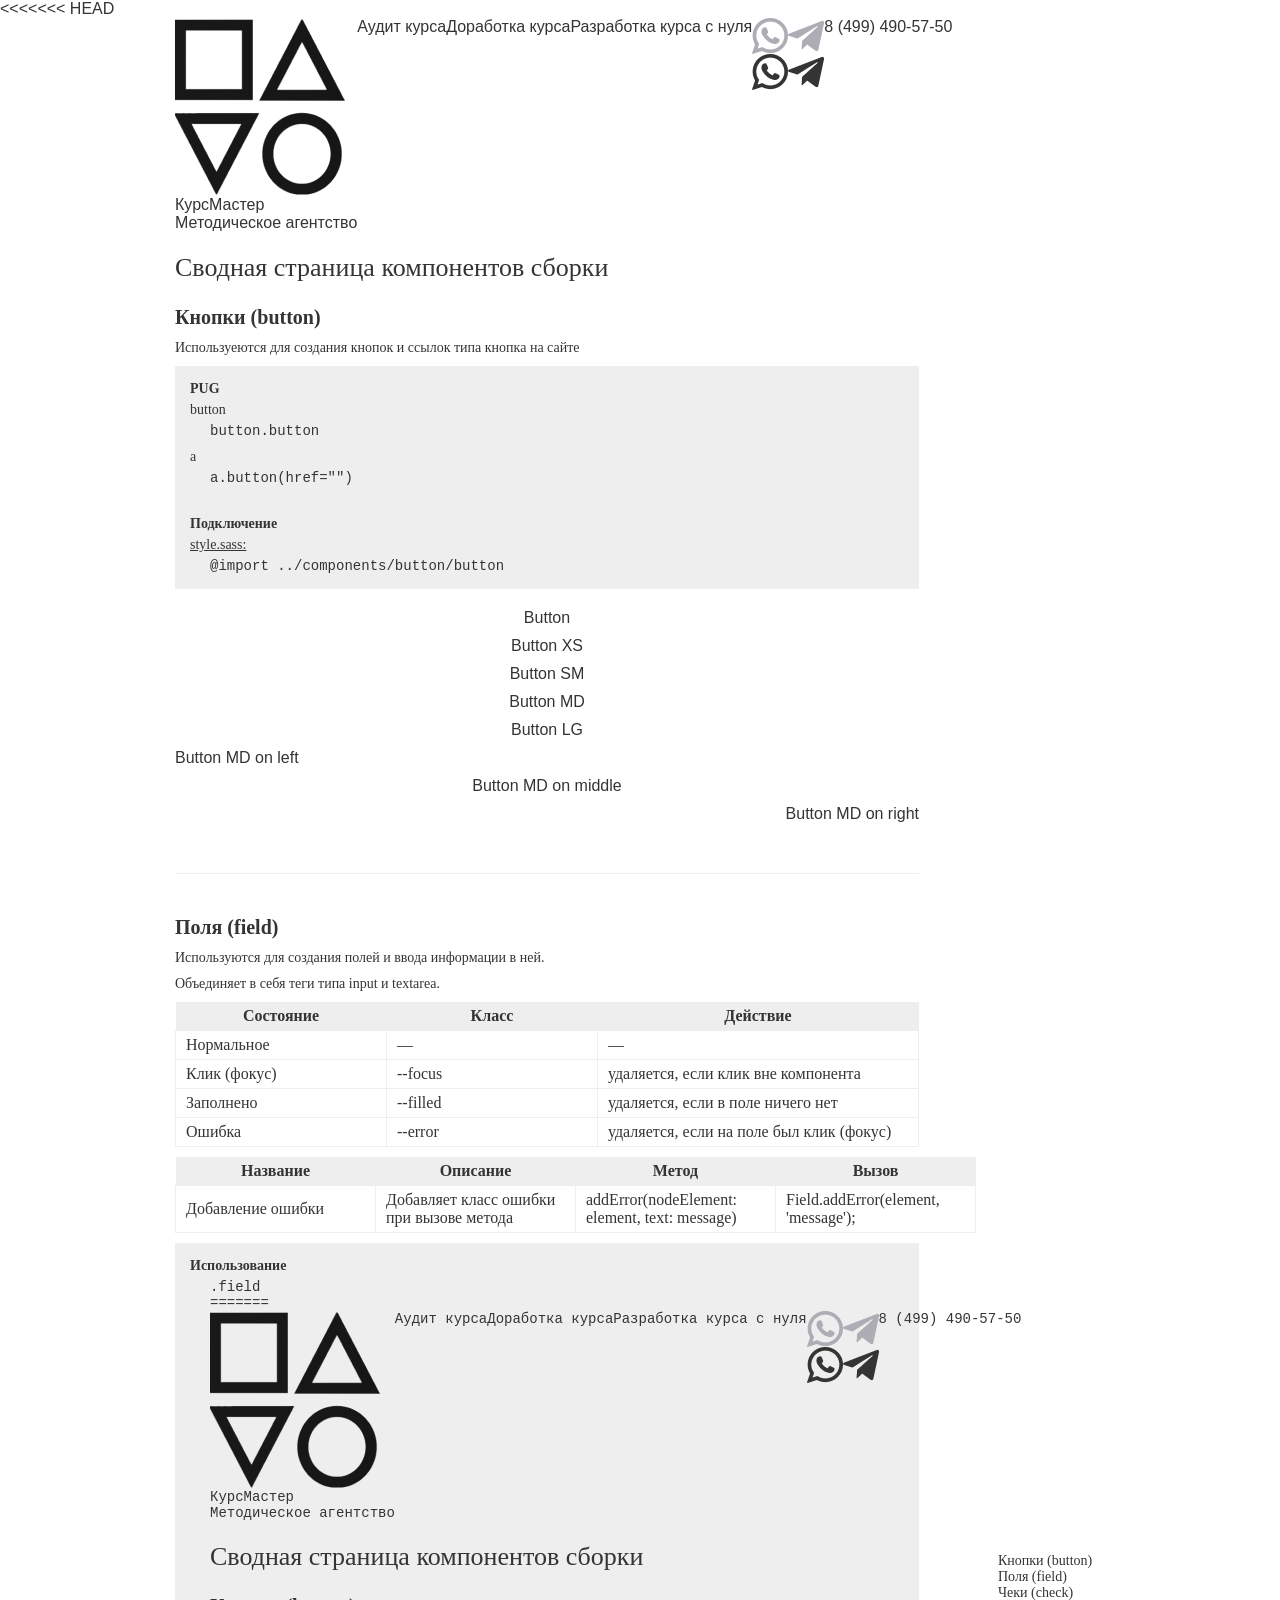
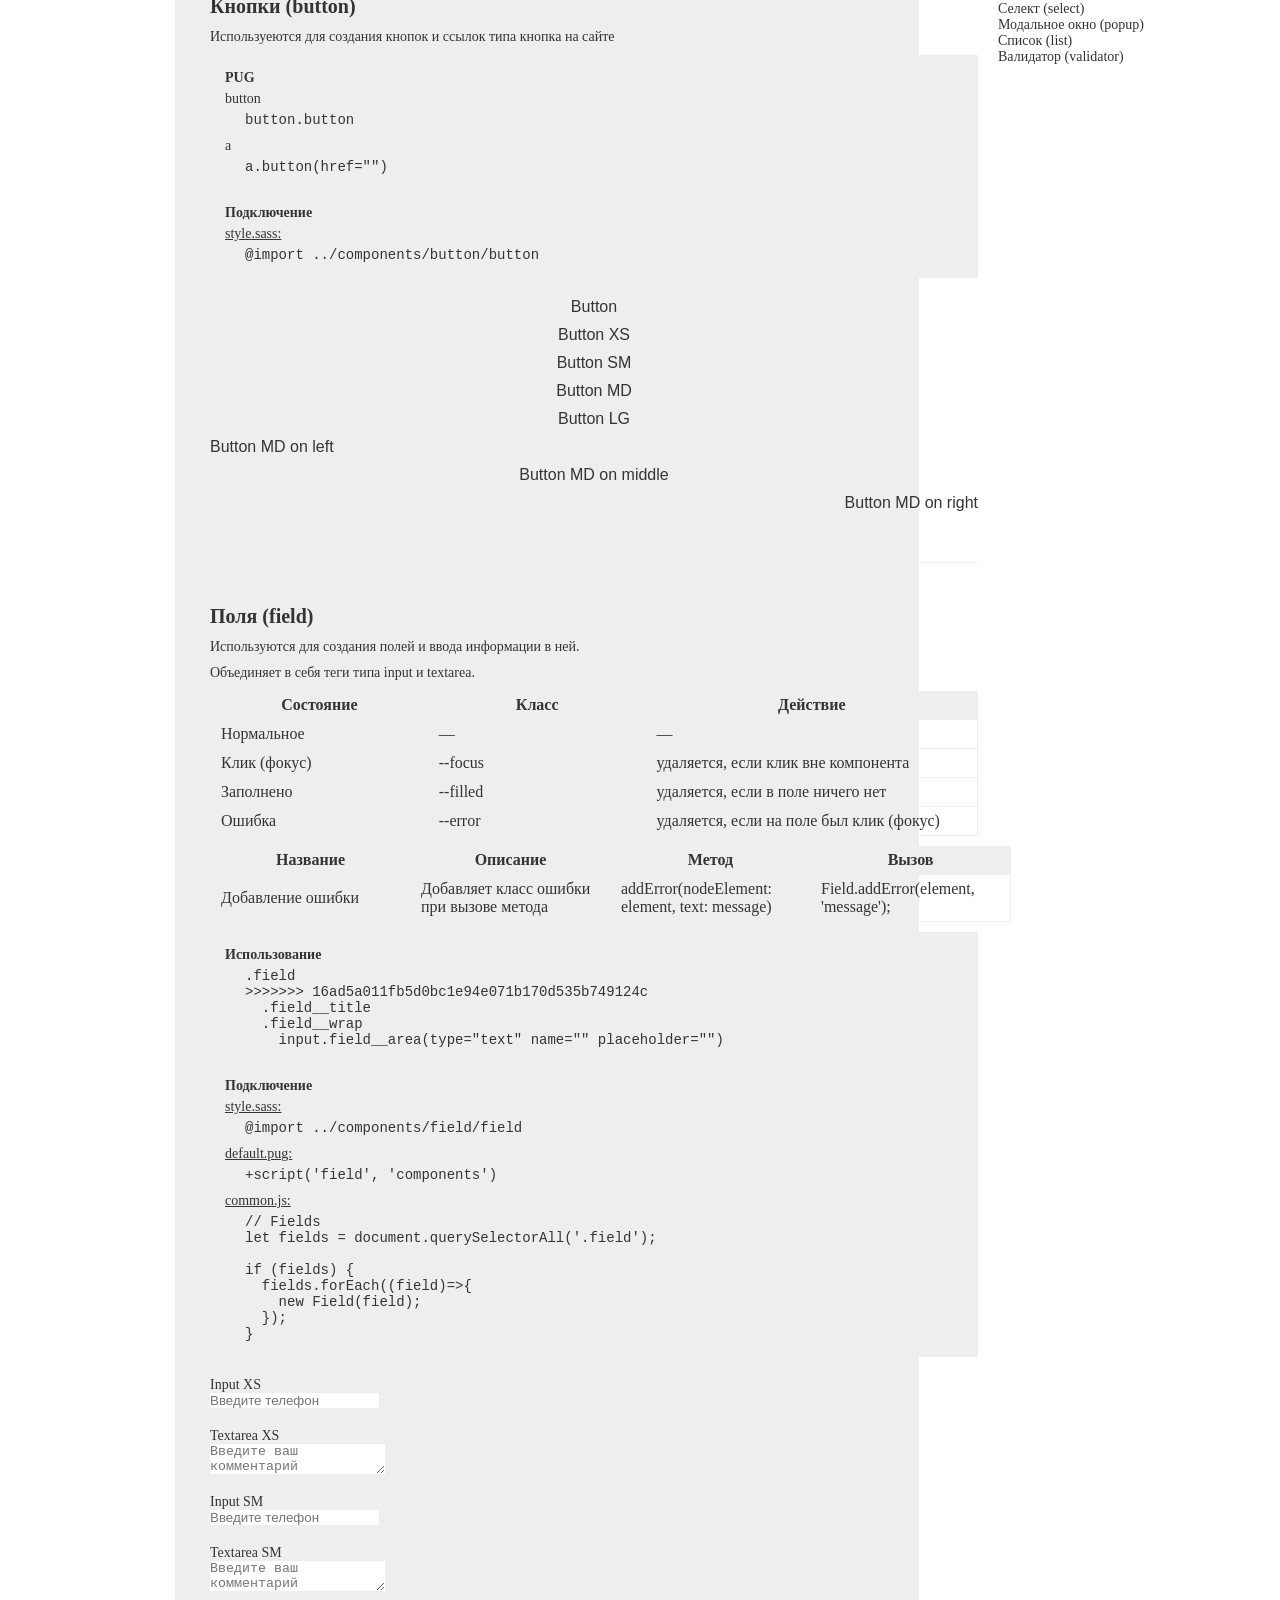
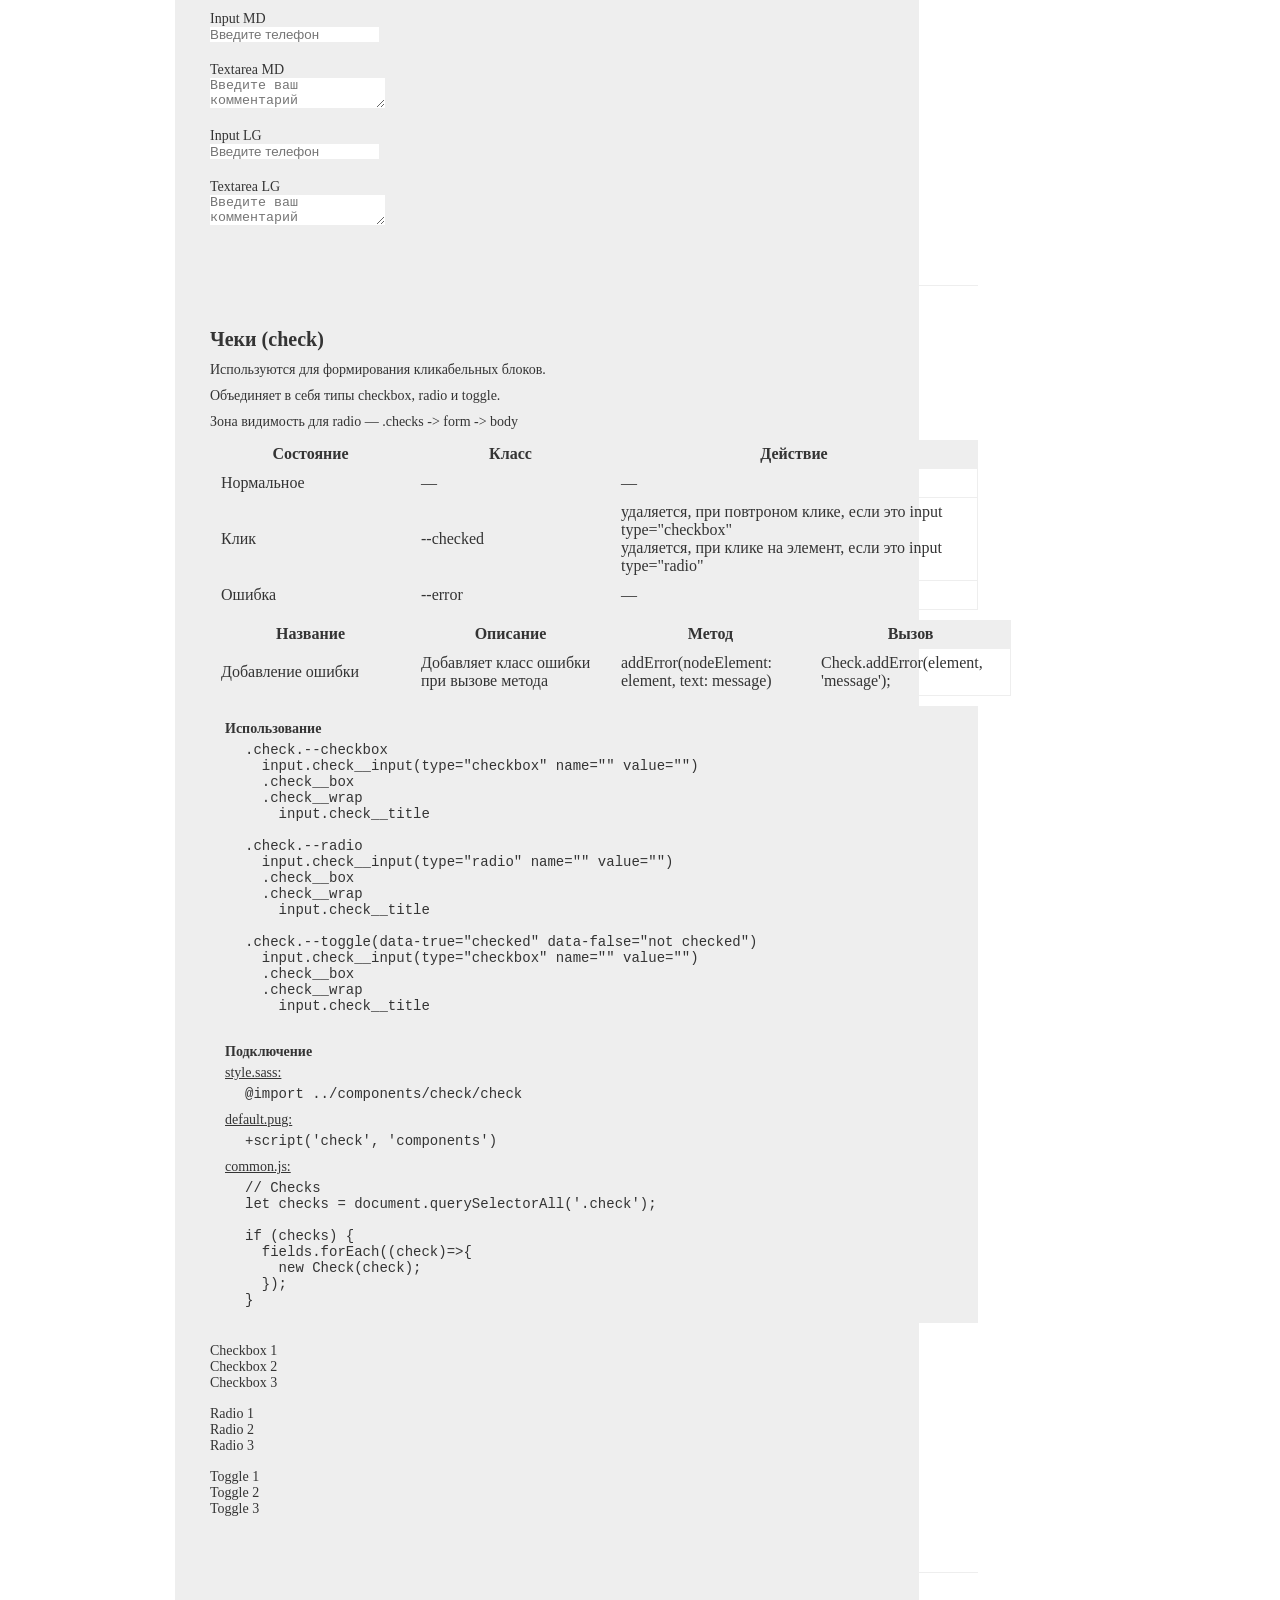
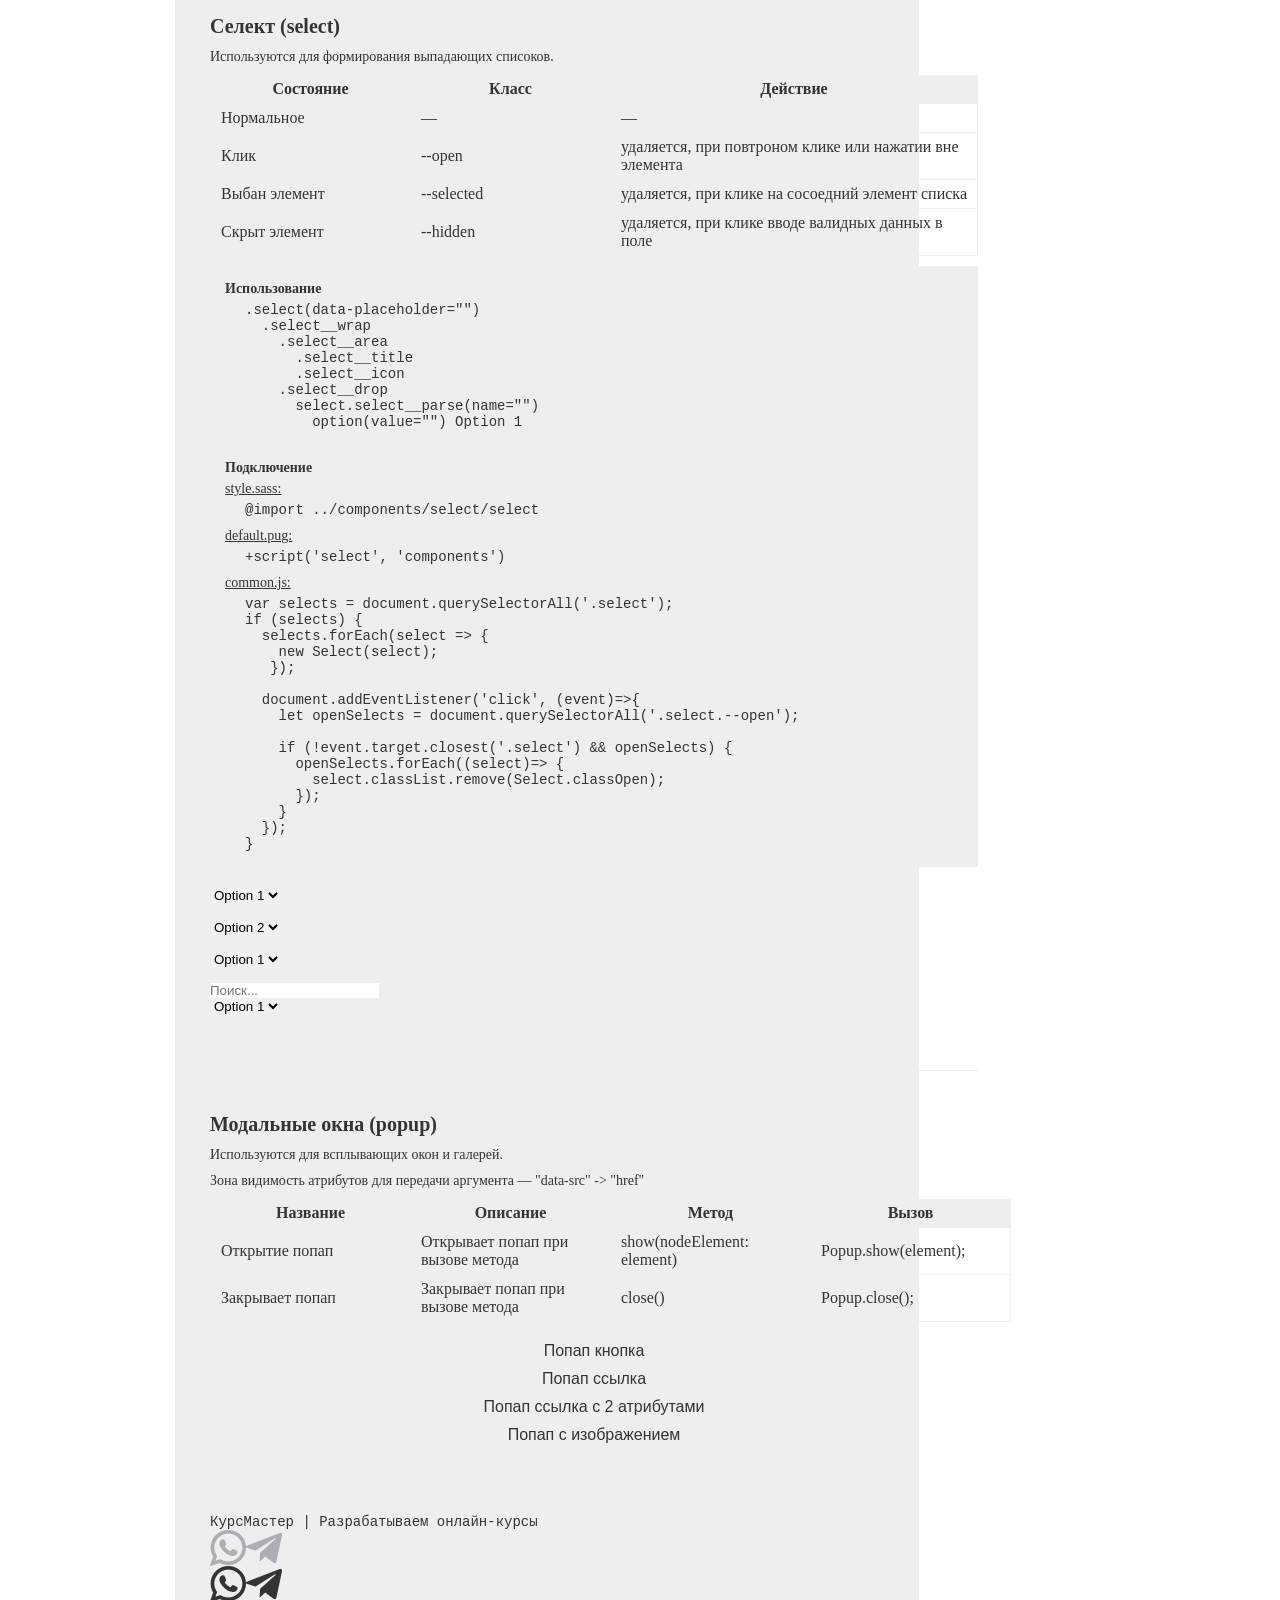
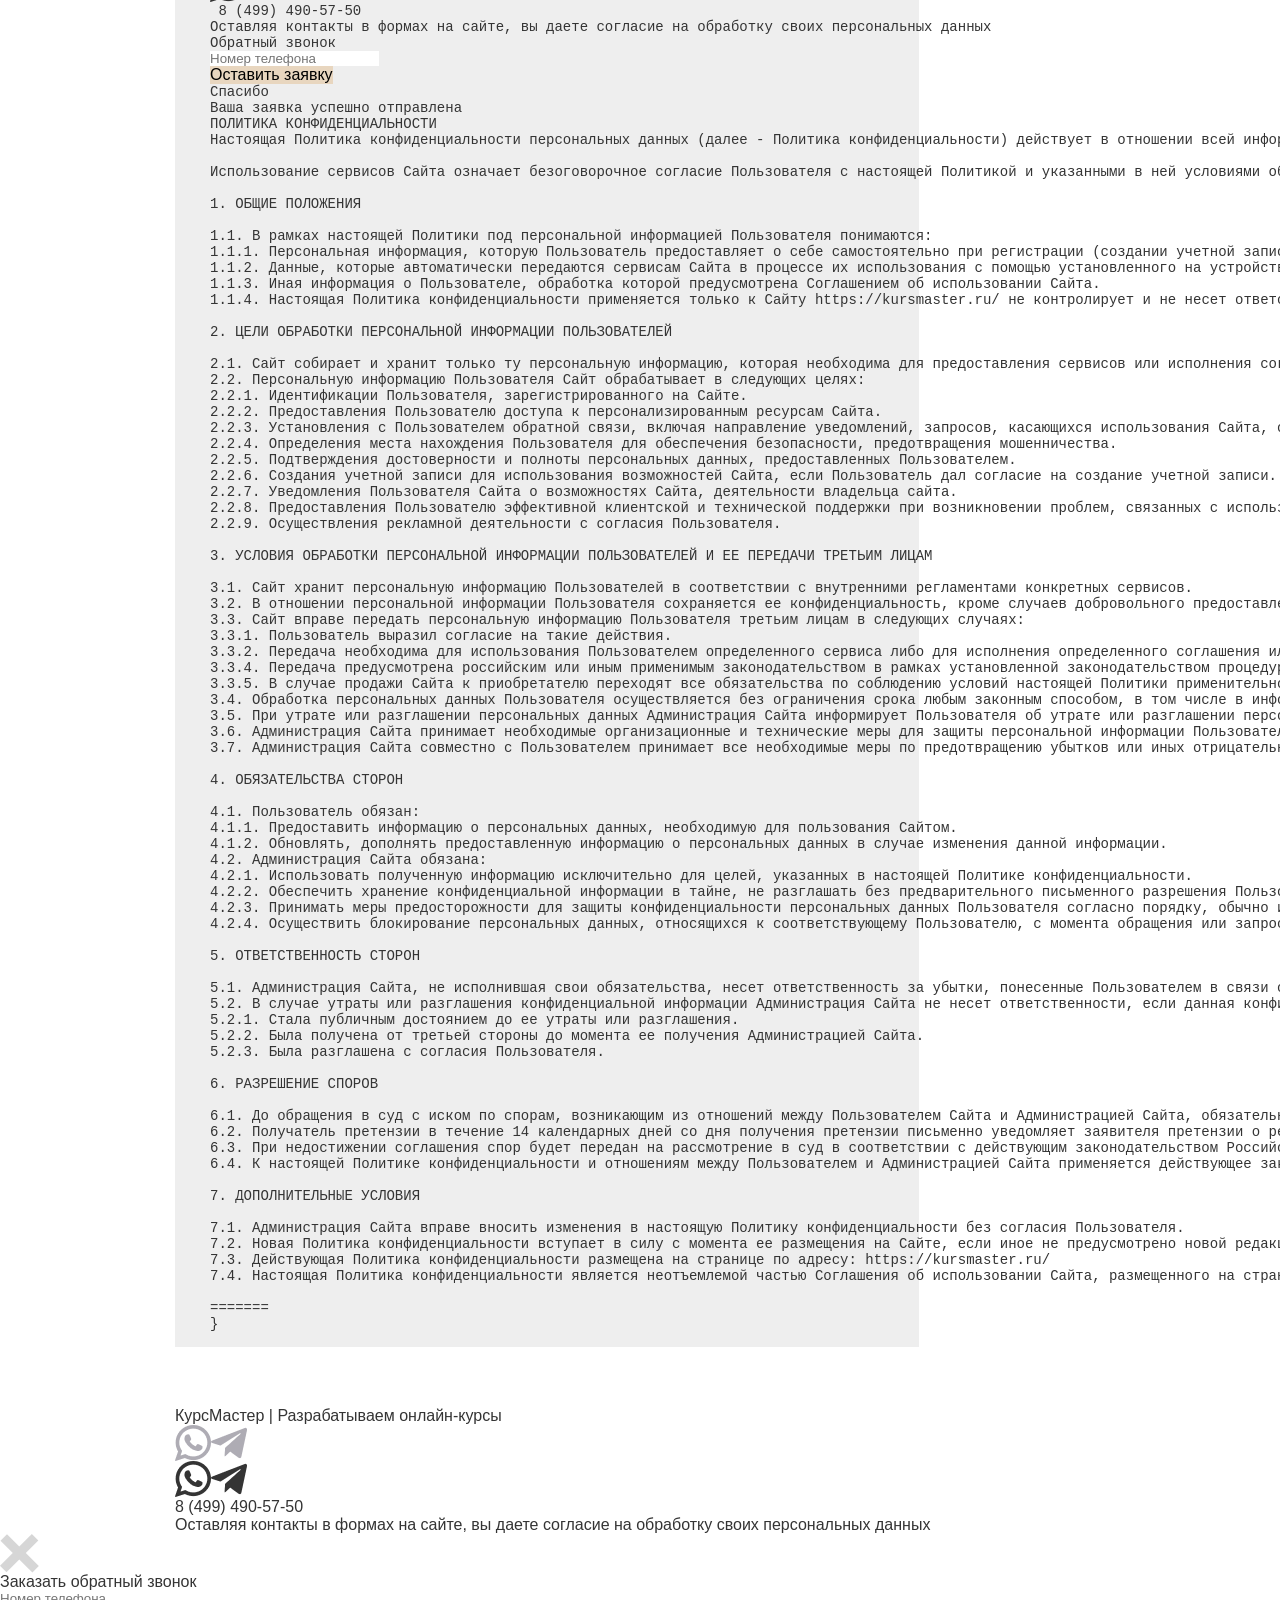
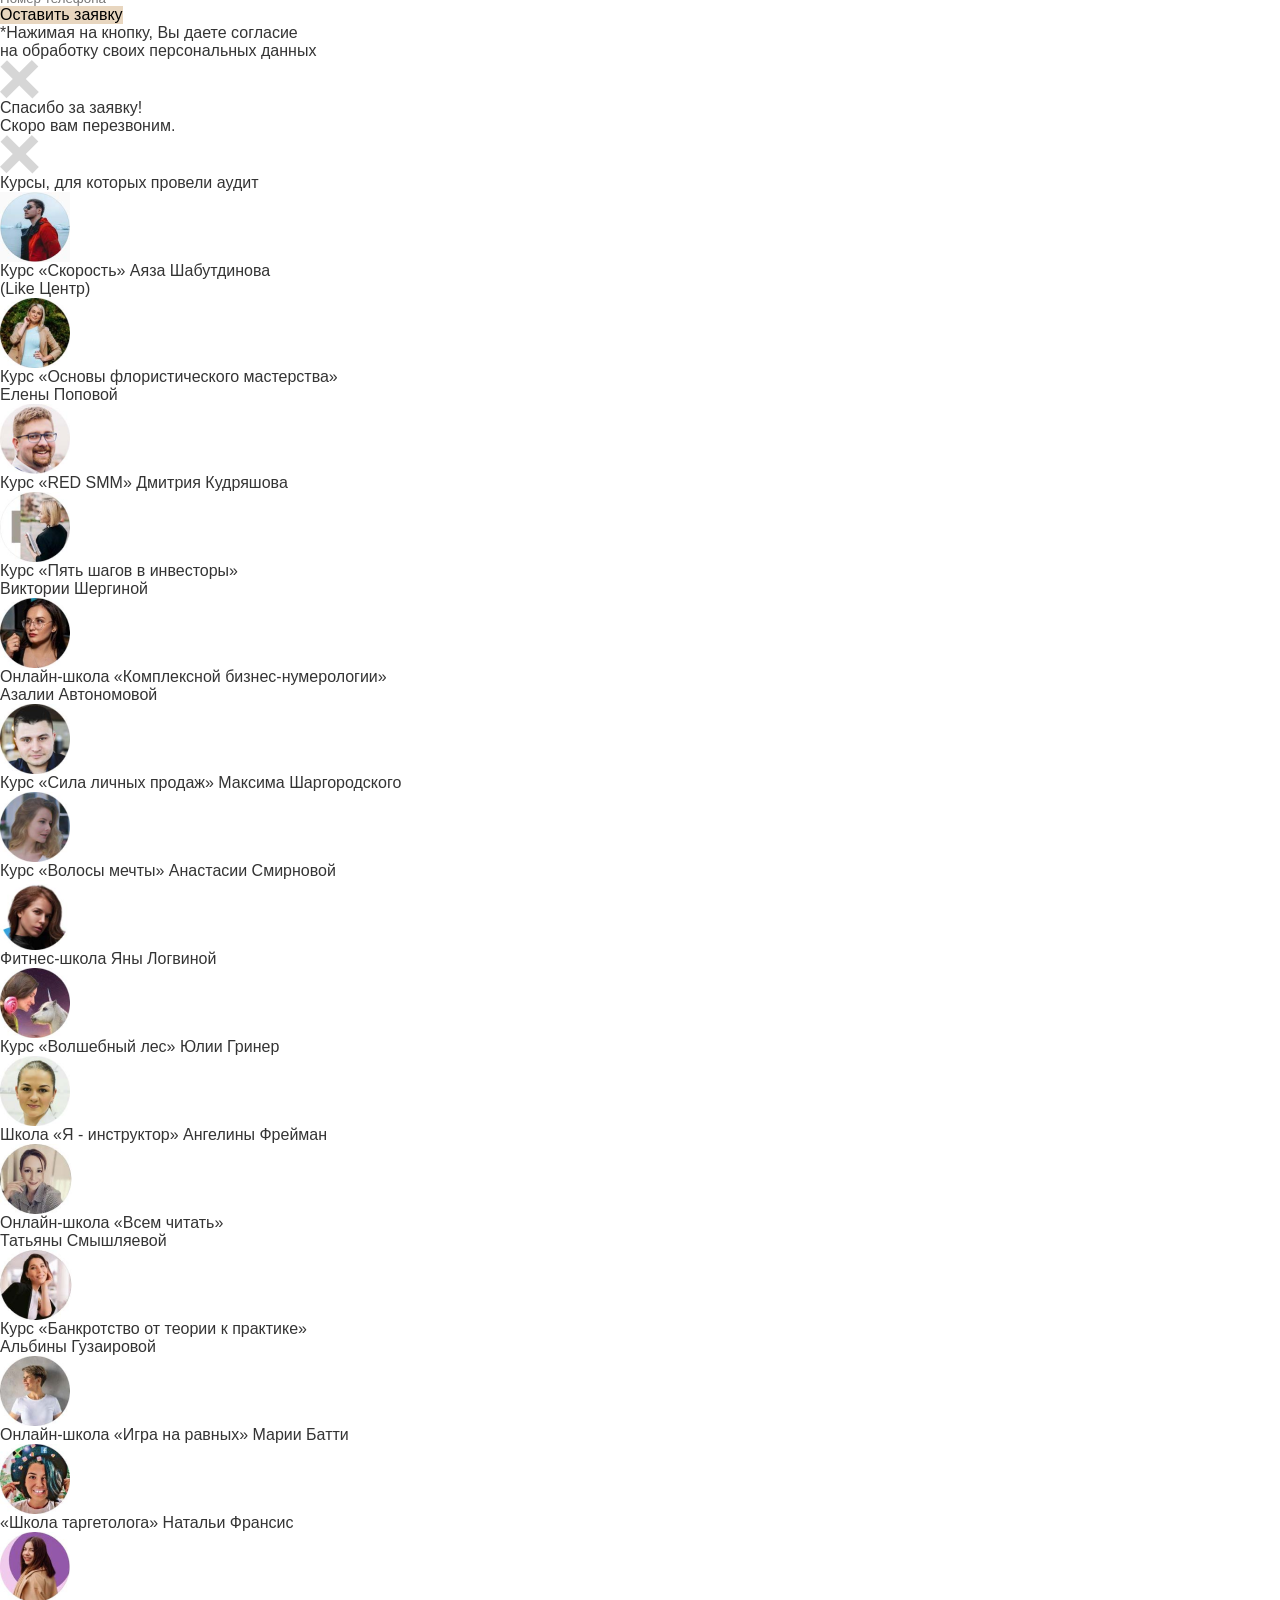
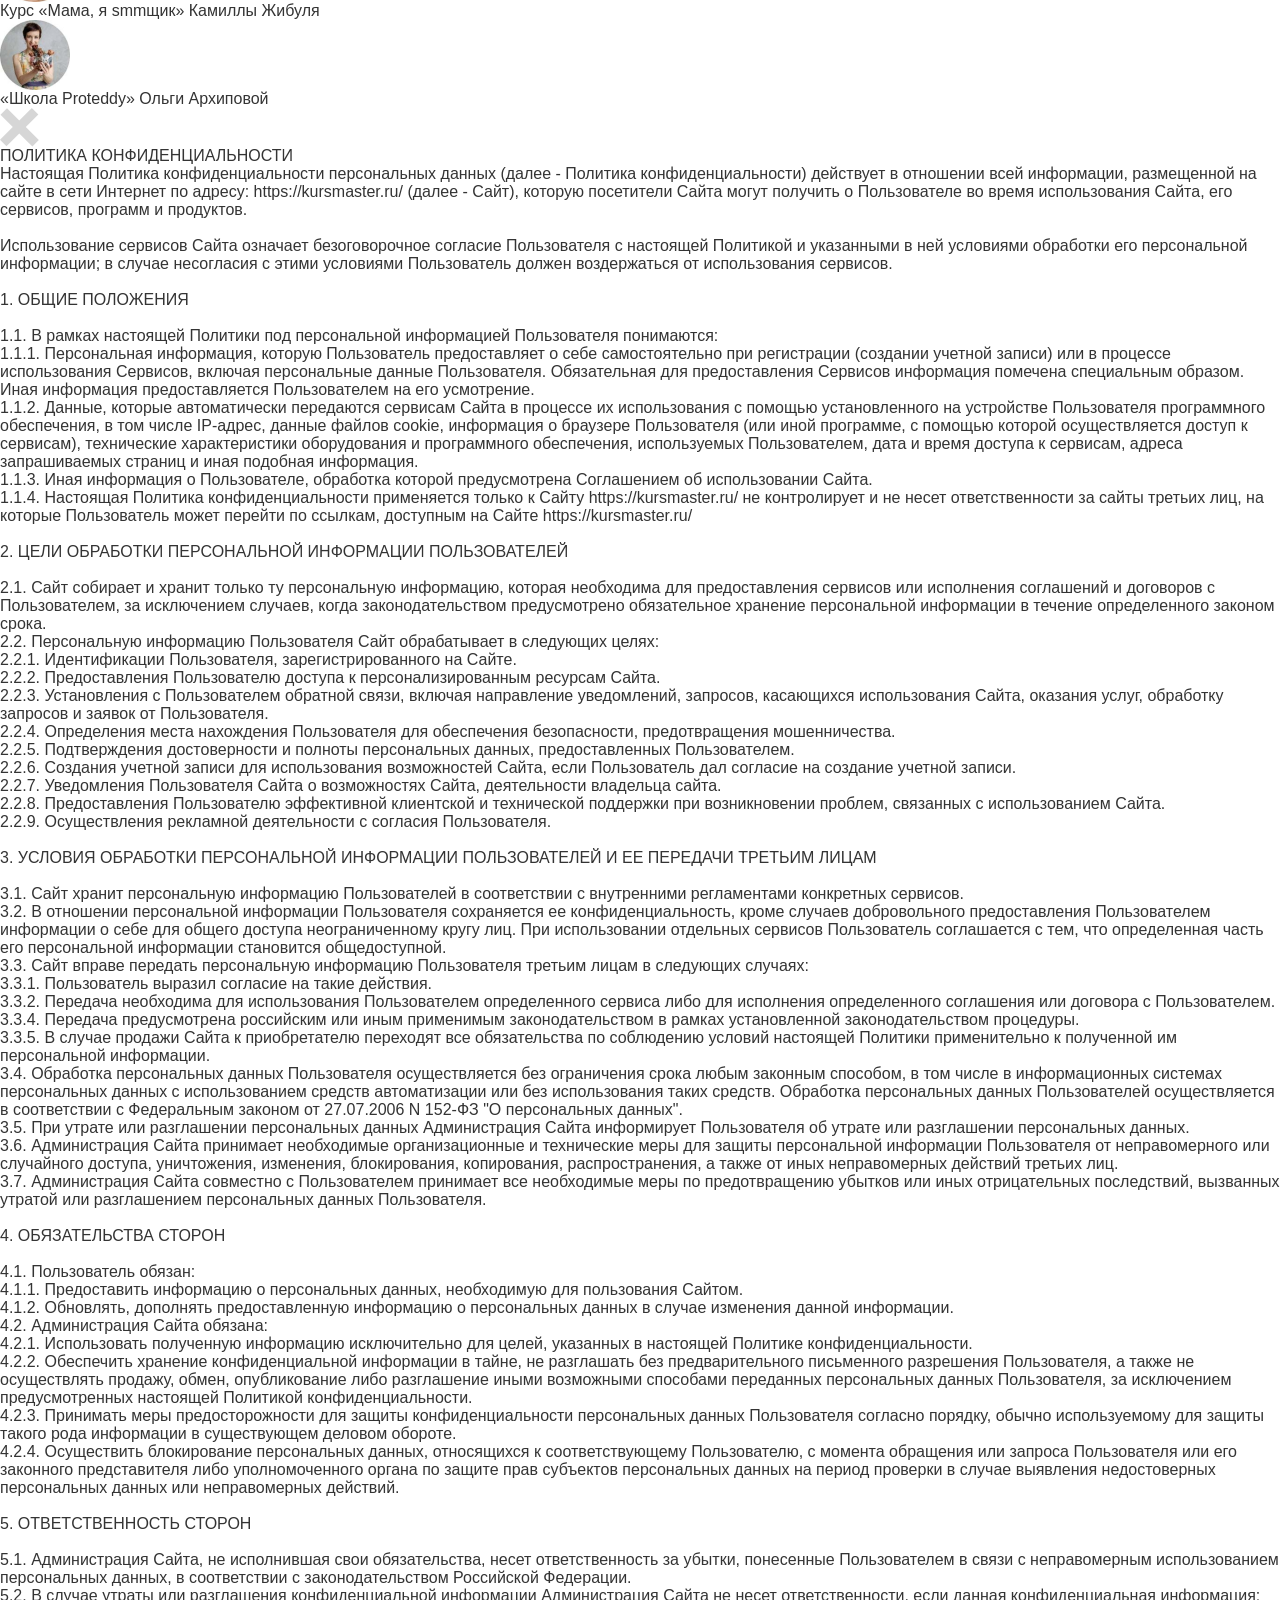
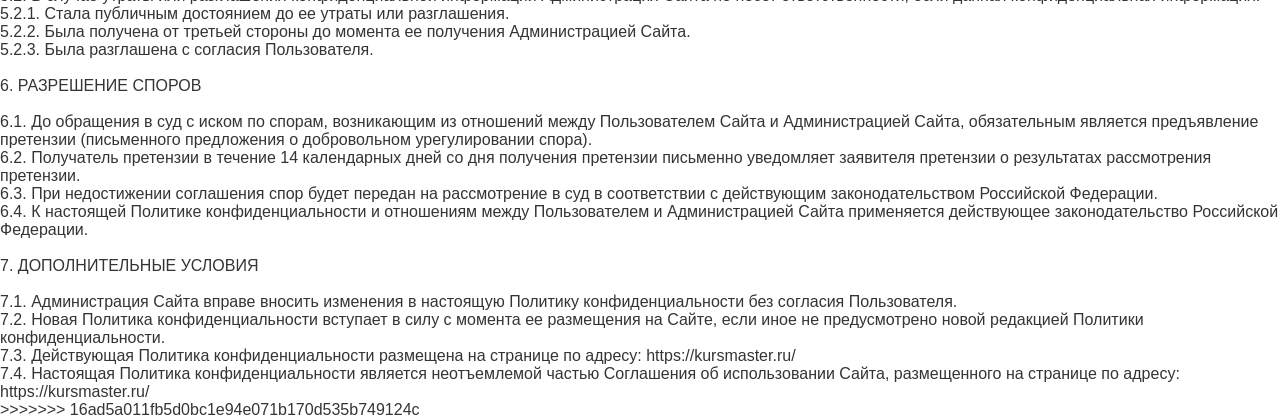
==== commit fc632940: "clear" ====
--- a/src/_components.html
+++ b/src/_components.html
@@ -1,4 +1,8 @@
+<<<<<<< HEAD
 <!DOCTYPE html><html lang="ru"><head><meta charset="UTF-8"><meta name="viewport" content="width=device-width, initial-scale=1.0"><title>Компоненты</title></head><body><div class="wrap"><link rel="stylesheet" href="template/css/style.css?ver=1664902556165"><link rel="stylesheet" href="template/blocks/header/header.css?ver=1664902556165"/><header class="header"><div class="case"><div class="header__wrap row"><div class="header__logo logo"><div class="logo__icon"><img src="uploads/logo.png" alt=""></div><div class="logo__text"><div class="logo__title">КурсМастер</div><div class="logo__desc">Методическое агентство</div></div></div><div class="header__nav"><ul><li><a href="#audit">Аудит курса</a></li><li><a href="#revision">Доработка курса</a></li><li><a href="#scratch">Разработка курса с нуля</a></li></ul></div><div class="header__socials socials"><div class="socials__list row"><a class="socials__item" href="https://bit.ly/3E8EVOA" target="_blank"><img src="uploads/whatsapp-gray.png" alt=""><img src="uploads/whatsapp-black.png" alt=""></a><a class="socials__item" href="https://tlgg.ru/@Aliev_Vadim" target="_blank"><img src="uploads/telegram-gray.png" alt=""><img src="uploads/telegram-black.png" alt=""></a></div></div><div class="header__phone"><a class="btn-call" href="tel:+74994905750">8 (499) 490-57-50</a></div></div></div></header><script src="template/blocks/header/header.js?ver=1664902556165"></script><main class="main"><div class="components"><div class="case"><div class="components__main-title">Сводная страница компонентов сборки</div><div class="components__wrap row"><div class="components__sections"><div class="components__section"><div class="components__title">Кнопки (button)</div><div class="components__desc"><p>Используеются для создания кнопок и ссылок типа кнопка на сайте</p><blockquote><h4>PUG</h4><p>button</p><pre>button.button</pre><p>a</p><pre>a.button(href="")</pre></blockquote><blockquote><h4>Подключение</h4><p><u>style.sass:</u></p><pre>@import ../components/button/button</pre></blockquote></div><div class="components__inner"><div class="button">Button</div><div class="button --xs --b-gray">Button XS</div><div class="button --sm --b-gray">Button SM</div><div class="button --md --b-gray">Button MD</div><div class="button --lg --b-gray">Button LG</div><div class="col"><div class="button --md left --b-gray">Button MD on left</div><div class="button --md mid --b-gray">Button MD on middle</div><div class="button --md right --b-gray">Button MD on right</div></div></div></div><div class="components__section"><div class="components__title">Поля (field)</div><div class="components__desc"><p>Используются для создания полей и ввода информации в ней.</p><p>Объединяет в себя теги типа input и textarea.</p><table class="table"><thead><tr><th>Состояние</th><th>Класс</th><th>Действие</th></tr></thead><tbody><tr><td>Нормальное</td><td><div class="tac">—</div></td><td><div class="tac">—</div></td></tr><tr><td>Клик (фокус)</td><td>--focus</td><td>удаляется, если клик вне компонента</td></tr><tr><td>Заполнено</td><td>--filled</td><td>удаляется, если в поле ничего нет</td></tr><tr><td>Ошибка</td><td>--error</td><td>удаляется, если на поле был клик (фокус)</td></tr></tbody></table><table class="table"><thead><tr><th>Название</th><th>Описание</th><th>Метод</th><th>Вызов</th></tr></thead><tbody><tr><td>Добавление ошибки</td><td>Добавляет класс ошибки при вызове метода</td><td>addError(nodeElement: element, text: message)</td><td>Field.addError(element, 'message');</td></tr></tbody></table><blockquote><h4>Использование</h4><pre>.field
+=======
+<!DOCTYPE html><html lang="ru"><head><meta charset="UTF-8"><meta name="viewport" content="width=device-width, initial-scale=1.0"><title>Компоненты</title></head><body><div class="wrap"><link rel="stylesheet" href="template/css/style.css?ver=1664985355270"><link rel="stylesheet" href="template/blocks/header/header.css?ver=1664985355270"/><header class="header"><div class="case"><div class="header__wrap row"><div class="header__logo logo"><div class="logo__icon"><img src="uploads/logo.png" alt=""></div><div class="logo__text"><div class="logo__title">КурсМастер</div><div class="logo__desc">Методическое агентство</div></div></div><div class="header__nav"><ul><li><a href="#audit">Аудит курса</a></li><li><a href="#revision">Доработка курса</a></li><li><a href="#scratch">Разработка курса с нуля</a></li></ul></div><div class="header__socials socials"><div class="socials__list row"><a class="socials__item" href="https://bit.ly/3E8EVOA" target="_blank"><img src="uploads/whatsapp-gray.png" alt=""><img src="uploads/whatsapp-black.png" alt=""></a><a class="socials__item" href="https://tlgg.ru/@Aliev_Vadim" target="_blank"><img src="uploads/telegram-gray.png" alt=""><img src="uploads/telegram-black.png" alt=""></a></div></div><div class="header__phone"><a class="btn-call" href="tel:+74994905750">8 (499) 490-57-50</a></div></div></div></header><script src="template/blocks/header/header.js?ver=1664985355271"></script><main class="main"><div class="components"><div class="case"><div class="components__main-title">Сводная страница компонентов сборки</div><div class="components__wrap row"><div class="components__sections"><div class="components__section"><div class="components__title">Кнопки (button)</div><div class="components__desc"><p>Используеются для создания кнопок и ссылок типа кнопка на сайте</p><blockquote><h4>PUG</h4><p>button</p><pre>button.button</pre><p>a</p><pre>a.button(href="")</pre></blockquote><blockquote><h4>Подключение</h4><p><u>style.sass:</u></p><pre>@import ../components/button/button</pre></blockquote></div><div class="components__inner"><div class="button">Button</div><div class="button --xs --b-gray">Button XS</div><div class="button --sm --b-gray">Button SM</div><div class="button --md --b-gray">Button MD</div><div class="button --lg --b-gray">Button LG</div><div class="col"><div class="button --md left --b-gray">Button MD on left</div><div class="button --md mid --b-gray">Button MD on middle</div><div class="button --md right --b-gray">Button MD on right</div></div></div></div><div class="components__section"><div class="components__title">Поля (field)</div><div class="components__desc"><p>Используются для создания полей и ввода информации в ней.</p><p>Объединяет в себя теги типа input и textarea.</p><table class="table"><thead><tr><th>Состояние</th><th>Класс</th><th>Действие</th></tr></thead><tbody><tr><td>Нормальное</td><td><div class="tac">—</div></td><td><div class="tac">—</div></td></tr><tr><td>Клик (фокус)</td><td>--focus</td><td>удаляется, если клик вне компонента</td></tr><tr><td>Заполнено</td><td>--filled</td><td>удаляется, если в поле ничего нет</td></tr><tr><td>Ошибка</td><td>--error</td><td>удаляется, если на поле был клик (фокус)</td></tr></tbody></table><table class="table"><thead><tr><th>Название</th><th>Описание</th><th>Метод</th><th>Вызов</th></tr></thead><tbody><tr><td>Добавление ошибки</td><td>Добавляет класс ошибки при вызове метода</td><td>addError(nodeElement: element, text: message)</td><td>Field.addError(element, 'message');</td></tr></tbody></table><blockquote><h4>Использование</h4><pre>.field
+>>>>>>> 16ad5a011fb5d0bc1e94e071b170d535b749124c
   .field__title
   .field__wrap
     input.field__area(type="text" name="" placeholder="")</pre></blockquote><blockquote><h4>Подключение</h4><p><u>style.sass:</u></p><pre>@import ../components/field/field</pre><p><u>default.pug:</u></p><pre>+script('field', 'components')</pre><p><u>common.js:</u></p><pre>// Fields
@@ -178,4 +182,20 @@
 
 .components__nav ul {
 	flex-direction: column;
-}</style></main><link rel="stylesheet" href="template/blocks/footer/footer.css?ver=1664902556165"><footer class="footer"><div class="case"><div class="footer__title">КурсМастер | Разрабатываем онлайн-курсы</div><div class="footer__contacts"><div class="footer__socials socials"><div class="socials__list row"><a class="socials__item" href="https://bit.ly/3E8EVOA" target="_blank"><img src="uploads/whatsapp-gray.png" alt=""><img src="uploads/whatsapp-black.png" alt=""></a><a class="socials__item" href="https://tlgg.ru/@Aliev_Vadim" target="_blank"><img src="uploads/telegram-gray.png" alt=""><img src="uploads/telegram-black.png" alt=""></a></div></div><div class="footer__phone"> <a class="btn-call" href="tel:+74994905750">8 (499) 490-57-50</a> </div></div><div class="footer__policy">Оставляя контакты в формах на сайте, вы даете <a href="javascript:;" data-src="#modal-policy" data-fancybox="">согласие на обработку своих персональных данных</a></div></div></footer><div class="modal --sm --callback" id="modal-callback"><div class="modal__title">Обратный звонок</div><form class="modal__form"><div class="modal__field field --md --b-gray --round --phone --required"><div class="field__wrap"><input class="field__area" type="tel" name="phone" placeholder="Номер телефона"></div></div><button class="modal__btn button --md --bg-gold --round"><div class="button__text">Оставить заявку</div></button></form></div><div class="modal --sm --thanks" id="modal-thanks"><div class="modal__title">Спасибо</div><div class="modal__text">Ваша заявка успешно отправлена</div></div><div class="modal --lg" id="modal-policy"><div class="modal__title">ПОЛИТИКА КОНФИДЕНЦИАЛЬНОСТИ</div><div class="modal__text">Настоящая Политика конфиденциальности персональных данных (далее - Политика конфиденциальности) действует в отношении всей информации, размещенной на сайте в сети Интернет по адресу: <a href="https://kursmaster.ru/">https://kursmaster.ru/</a> (далее - Сайт), которую посетители Сайта могут получить о Пользователе во время использования Сайта, его сервисов, программ и продуктов.<br><br>Использование сервисов Сайта означает безоговорочное согласие Пользователя с настоящей Политикой и указанными в ней условиями обработки его персональной информации; в случае несогласия с этими условиями Пользователь должен воздержаться от использования сервисов.<br><br>1. ОБЩИЕ ПОЛОЖЕНИЯ<br><br>1.1. В рамках настоящей Политики под персональной информацией Пользователя понимаются:<br>1.1.1. Персональная информация, которую Пользователь предоставляет о себе самостоятельно при регистрации (создании учетной записи) или в процессе использования Сервисов, включая персональные данные Пользователя. Обязательная для предоставления Сервисов информация помечена специальным образом. Иная информация предоставляется Пользователем на его усмотрение.<br>1.1.2. Данные, которые автоматически передаются сервисам Сайта в процессе их использования с помощью установленного на устройстве Пользователя программного обеспечения, в том числе IP-адрес, данные файлов cookie, информация о браузере Пользователя (или иной программе, с помощью которой осуществляется доступ к сервисам), технические характеристики оборудования и программного обеспечения, используемых Пользователем, дата и время доступа к сервисам, адреса запрашиваемых страниц и иная подобная информация.<br>1.1.3. Иная информация о Пользователе, обработка которой предусмотрена Соглашением об использовании Сайта.<br>1.1.4. Настоящая Политика конфиденциальности применяется только к Сайту <a href="https://kursmaster.ru/">https://kursmaster.ru/</a> не контролирует и не несет ответственности за сайты третьих лиц, на которые Пользователь может перейти по ссылкам, доступным на Сайте <a href="https://kursmaster.ru/">https://kursmaster.ru/</a><br><br>2. ЦЕЛИ ОБРАБОТКИ ПЕРСОНАЛЬНОЙ ИНФОРМАЦИИ ПОЛЬЗОВАТЕЛЕЙ<br><br>2.1. Сайт собирает и хранит только ту персональную информацию, которая необходима для предоставления сервисов или исполнения соглашений и договоров с Пользователем, за исключением случаев, когда законодательством предусмотрено обязательное хранение персональной информации в течение определенного законом срока.<br>2.2. Персональную информацию Пользователя Сайт обрабатывает в следующих целях:<br>2.2.1. Идентификации Пользователя, зарегистрированного на Сайте.<br>2.2.2. Предоставления Пользователю доступа к персонализированным ресурсам Сайта.<br>2.2.3. Установления с Пользователем обратной связи, включая направление уведомлений, запросов, касающихся использования Сайта, оказания услуг, обработку запросов и заявок от Пользователя.<br>2.2.4. Определения места нахождения Пользователя для обеспечения безопасности, предотвращения мошенничества.<br>2.2.5. Подтверждения достоверности и полноты персональных данных, предоставленных Пользователем.<br>2.2.6. Создания учетной записи для использования возможностей Сайта, если Пользователь дал согласие на создание учетной записи.<br>2.2.7. Уведомления Пользователя Сайта о возможностях Сайта, деятельности владельца сайта.<br>2.2.8. Предоставления Пользователю эффективной клиентской и технической поддержки при возникновении проблем, связанных с использованием Сайта.<br>2.2.9. Осуществления рекламной деятельности с согласия Пользователя.<br><br>3. УСЛОВИЯ ОБРАБОТКИ ПЕРСОНАЛЬНОЙ ИНФОРМАЦИИ ПОЛЬЗОВАТЕЛЕЙ И ЕЕ ПЕРЕДАЧИ ТРЕТЬИМ ЛИЦАМ<br><br>3.1. Сайт хранит персональную информацию Пользователей в соответствии с внутренними регламентами конкретных сервисов.<br>3.2. В отношении персональной информации Пользователя сохраняется ее конфиденциальность, кроме случаев добровольного предоставления Пользователем информации о себе для общего доступа неограниченному кругу лиц. При использовании отдельных сервисов Пользователь соглашается с тем, что определенная часть его персональной информации становится общедоступной.<br>3.3. Сайт вправе передать персональную информацию Пользователя третьим лицам в следующих случаях:<br>3.3.1. Пользователь выразил согласие на такие действия.<br>3.3.2. Передача необходима для использования Пользователем определенного сервиса либо для исполнения определенного соглашения или договора с Пользователем.<br>3.3.4. Передача предусмотрена российским или иным применимым законодательством в рамках установленной законодательством процедуры.<br>3.3.5. В случае продажи Сайта к приобретателю переходят все обязательства по соблюдению условий настоящей Политики применительно к полученной им персональной информации.<br>3.4. Обработка персональных данных Пользователя осуществляется без ограничения срока любым законным способом, в том числе в информационных системах персональных данных с использованием средств автоматизации или без использования таких средств. Обработка персональных данных Пользователей осуществляется в соответствии с Федеральным законом от 27.07.2006 N 152-ФЗ "О персональных данных".<br>3.5. При утрате или разглашении персональных данных Администрация Сайта информирует Пользователя об утрате или разглашении персональных данных.<br>3.6. Администрация Сайта принимает необходимые организационные и технические меры для защиты персональной информации Пользователя от неправомерного или случайного доступа, уничтожения, изменения, блокирования, копирования, распространения, а также от иных неправомерных действий третьих лиц.<br>3.7. Администрация Сайта совместно с Пользователем принимает все необходимые меры по предотвращению убытков или иных отрицательных последствий, вызванных утратой или разглашением персональных данных Пользователя.<br><br>4. ОБЯЗАТЕЛЬСТВА СТОРОН<br><br>4.1. Пользователь обязан:<br>4.1.1. Предоставить информацию о персональных данных, необходимую для пользования Сайтом.<br>4.1.2. Обновлять, дополнять предоставленную информацию о персональных данных в случае изменения данной информации.<br>4.2. Администрация Сайта обязана:<br>4.2.1. Использовать полученную информацию исключительно для целей, указанных в настоящей Политике конфиденциальности.<br>4.2.2. Обеспечить хранение конфиденциальной информации в тайне, не разглашать без предварительного письменного разрешения Пользователя, а также не осуществлять продажу, обмен, опубликование либо разглашение иными возможными способами переданных персональных данных Пользователя, за исключением предусмотренных настоящей Политикой конфиденциальности.<br>4.2.3. Принимать меры предосторожности для защиты конфиденциальности персональных данных Пользователя согласно порядку, обычно используемому для защиты такого рода информации в существующем деловом обороте.<br>4.2.4. Осуществить блокирование персональных данных, относящихся к соответствующему Пользователю, с момента обращения или запроса Пользователя или его законного представителя либо уполномоченного органа по защите прав субъектов персональных данных на период проверки в случае выявления недостоверных персональных данных или неправомерных действий.<br><br>5. ОТВЕТСТВЕННОСТЬ СТОРОН<br><br>5.1. Администрация Сайта, не исполнившая свои обязательства, несет ответственность за убытки, понесенные Пользователем в связи с неправомерным использованием персональных данных, в соответствии с законодательством Российской Федерации.<br>5.2. В случае утраты или разглашения конфиденциальной информации Администрация Сайта не несет ответственности, если данная конфиденциальная информация:<br>5.2.1. Стала публичным достоянием до ее утраты или разглашения.<br>5.2.2. Была получена от третьей стороны до момента ее получения Администрацией Сайта.<br>5.2.3. Была разглашена с согласия Пользователя.<br><br>6. РАЗРЕШЕНИЕ СПОРОВ<br><br>6.1. До обращения в суд с иском по спорам, возникающим из отношений между Пользователем Сайта и Администрацией Сайта, обязательным является предъявление претензии (письменного предложения о добровольном урегулировании спора).<br>6.2. Получатель претензии в течение 14 календарных дней со дня получения претензии письменно уведомляет заявителя претензии о результатах рассмотрения претензии.<br>6.3. При недостижении соглашения спор будет передан на рассмотрение в суд в соответствии с действующим законодательством Российской Федерации.<br>6.4. К настоящей Политике конфиденциальности и отношениям между Пользователем и Администрацией Сайта применяется действующее законодательство Российской Федерации.<br><br>7. ДОПОЛНИТЕЛЬНЫЕ УСЛОВИЯ<br><br>7.1. Администрация Сайта вправе вносить изменения в настоящую Политику конфиденциальности без согласия Пользователя.<br>7.2. Новая Политика конфиденциальности вступает в силу с момента ее размещения на Сайте, если иное не предусмотрено новой редакцией Политики конфиденциальности.<br>7.3. Действующая Политика конфиденциальности размещена на странице по адресу: <a href="https://kursmaster.ru/">https://kursmaster.ru/</a><br>7.4. Настоящая Политика конфиденциальности является неотъемлемой частью Соглашения об использовании Сайта, размещенного на странице по адресу: <a href="https://kursmaster.ru/">https://kursmaster.ru/</a></div></div><script src="template/components/field/field.js?ver=1664902556165"></script><script src="template/components/check/check.js?ver=1664902556165"></script><script src="template/components/select/select.js?ver=1664902556165"></script><script src="template/components/popup/popup.js?ver=1664902556165"></script><script src="template/js/common.js?ver=1664902556165"></script></div></body></html>+<<<<<<< HEAD
+}</style></main><link rel="stylesheet" href="template/blocks/footer/footer.css?ver=1664902556165"><footer class="footer"><div class="case"><div class="footer__title">КурсМастер | Разрабатываем онлайн-курсы</div><div class="footer__contacts"><div class="footer__socials socials"><div class="socials__list row"><a class="socials__item" href="https://bit.ly/3E8EVOA" target="_blank"><img src="uploads/whatsapp-gray.png" alt=""><img src="uploads/whatsapp-black.png" alt=""></a><a class="socials__item" href="https://tlgg.ru/@Aliev_Vadim" target="_blank"><img src="uploads/telegram-gray.png" alt=""><img src="uploads/telegram-black.png" alt=""></a></div></div><div class="footer__phone"> <a class="btn-call" href="tel:+74994905750">8 (499) 490-57-50</a> </div></div><div class="footer__policy">Оставляя контакты в формах на сайте, вы даете <a href="javascript:;" data-src="#modal-policy" data-fancybox="">согласие на обработку своих персональных данных</a></div></div></footer><div class="modal --sm --callback" id="modal-callback"><div class="modal__title">Обратный звонок</div><form class="modal__form"><div class="modal__field field --md --b-gray --round --phone --required"><div class="field__wrap"><input class="field__area" type="tel" name="phone" placeholder="Номер телефона"></div></div><button class="modal__btn button --md --bg-gold --round"><div class="button__text">Оставить заявку</div></button></form></div><div class="modal --sm --thanks" id="modal-thanks"><div class="modal__title">Спасибо</div><div class="modal__text">Ваша заявка успешно отправлена</div></div><div class="modal --lg" id="modal-policy"><div class="modal__title">ПОЛИТИКА КОНФИДЕНЦИАЛЬНОСТИ</div><div class="modal__text">Настоящая Политика конфиденциальности персональных данных (далее - Политика конфиденциальности) действует в отношении всей информации, размещенной на сайте в сети Интернет по адресу: <a href="https://kursmaster.ru/">https://kursmaster.ru/</a> (далее - Сайт), которую посетители Сайта могут получить о Пользователе во время использования Сайта, его сервисов, программ и продуктов.<br><br>Использование сервисов Сайта означает безоговорочное согласие Пользователя с настоящей Политикой и указанными в ней условиями обработки его персональной информации; в случае несогласия с этими условиями Пользователь должен воздержаться от использования сервисов.<br><br>1. ОБЩИЕ ПОЛОЖЕНИЯ<br><br>1.1. В рамках настоящей Политики под персональной информацией Пользователя понимаются:<br>1.1.1. Персональная информация, которую Пользователь предоставляет о себе самостоятельно при регистрации (создании учетной записи) или в процессе использования Сервисов, включая персональные данные Пользователя. Обязательная для предоставления Сервисов информация помечена специальным образом. Иная информация предоставляется Пользователем на его усмотрение.<br>1.1.2. Данные, которые автоматически передаются сервисам Сайта в процессе их использования с помощью установленного на устройстве Пользователя программного обеспечения, в том числе IP-адрес, данные файлов cookie, информация о браузере Пользователя (или иной программе, с помощью которой осуществляется доступ к сервисам), технические характеристики оборудования и программного обеспечения, используемых Пользователем, дата и время доступа к сервисам, адреса запрашиваемых страниц и иная подобная информация.<br>1.1.3. Иная информация о Пользователе, обработка которой предусмотрена Соглашением об использовании Сайта.<br>1.1.4. Настоящая Политика конфиденциальности применяется только к Сайту <a href="https://kursmaster.ru/">https://kursmaster.ru/</a> не контролирует и не несет ответственности за сайты третьих лиц, на которые Пользователь может перейти по ссылкам, доступным на Сайте <a href="https://kursmaster.ru/">https://kursmaster.ru/</a><br><br>2. ЦЕЛИ ОБРАБОТКИ ПЕРСОНАЛЬНОЙ ИНФОРМАЦИИ ПОЛЬЗОВАТЕЛЕЙ<br><br>2.1. Сайт собирает и хранит только ту персональную информацию, которая необходима для предоставления сервисов или исполнения соглашений и договоров с Пользователем, за исключением случаев, когда законодательством предусмотрено обязательное хранение персональной информации в течение определенного законом срока.<br>2.2. Персональную информацию Пользователя Сайт обрабатывает в следующих целях:<br>2.2.1. Идентификации Пользователя, зарегистрированного на Сайте.<br>2.2.2. Предоставления Пользователю доступа к персонализированным ресурсам Сайта.<br>2.2.3. Установления с Пользователем обратной связи, включая направление уведомлений, запросов, касающихся использования Сайта, оказания услуг, обработку запросов и заявок от Пользователя.<br>2.2.4. Определения места нахождения Пользователя для обеспечения безопасности, предотвращения мошенничества.<br>2.2.5. Подтверждения достоверности и полноты персональных данных, предоставленных Пользователем.<br>2.2.6. Создания учетной записи для использования возможностей Сайта, если Пользователь дал согласие на создание учетной записи.<br>2.2.7. Уведомления Пользователя Сайта о возможностях Сайта, деятельности владельца сайта.<br>2.2.8. Предоставления Пользователю эффективной клиентской и технической поддержки при возникновении проблем, связанных с использованием Сайта.<br>2.2.9. Осуществления рекламной деятельности с согласия Пользователя.<br><br>3. УСЛОВИЯ ОБРАБОТКИ ПЕРСОНАЛЬНОЙ ИНФОРМАЦИИ ПОЛЬЗОВАТЕЛЕЙ И ЕЕ ПЕРЕДАЧИ ТРЕТЬИМ ЛИЦАМ<br><br>3.1. Сайт хранит персональную информацию Пользователей в соответствии с внутренними регламентами конкретных сервисов.<br>3.2. В отношении персональной информации Пользователя сохраняется ее конфиденциальность, кроме случаев добровольного предоставления Пользователем информации о себе для общего доступа неограниченному кругу лиц. При использовании отдельных сервисов Пользователь соглашается с тем, что определенная часть его персональной информации становится общедоступной.<br>3.3. Сайт вправе передать персональную информацию Пользователя третьим лицам в следующих случаях:<br>3.3.1. Пользователь выразил согласие на такие действия.<br>3.3.2. Передача необходима для использования Пользователем определенного сервиса либо для исполнения определенного соглашения или договора с Пользователем.<br>3.3.4. Передача предусмотрена российским или иным применимым законодательством в рамках установленной законодательством процедуры.<br>3.3.5. В случае продажи Сайта к приобретателю переходят все обязательства по соблюдению условий настоящей Политики применительно к полученной им персональной информации.<br>3.4. Обработка персональных данных Пользователя осуществляется без ограничения срока любым законным способом, в том числе в информационных системах персональных данных с использованием средств автоматизации или без использования таких средств. Обработка персональных данных Пользователей осуществляется в соответствии с Федеральным законом от 27.07.2006 N 152-ФЗ "О персональных данных".<br>3.5. При утрате или разглашении персональных данных Администрация Сайта информирует Пользователя об утрате или разглашении персональных данных.<br>3.6. Администрация Сайта принимает необходимые организационные и технические меры для защиты персональной информации Пользователя от неправомерного или случайного доступа, уничтожения, изменения, блокирования, копирования, распространения, а также от иных неправомерных действий третьих лиц.<br>3.7. Администрация Сайта совместно с Пользователем принимает все необходимые меры по предотвращению убытков или иных отрицательных последствий, вызванных утратой или разглашением персональных данных Пользователя.<br><br>4. ОБЯЗАТЕЛЬСТВА СТОРОН<br><br>4.1. Пользователь обязан:<br>4.1.1. Предоставить информацию о персональных данных, необходимую для пользования Сайтом.<br>4.1.2. Обновлять, дополнять предоставленную информацию о персональных данных в случае изменения данной информации.<br>4.2. Администрация Сайта обязана:<br>4.2.1. Использовать полученную информацию исключительно для целей, указанных в настоящей Политике конфиденциальности.<br>4.2.2. Обеспечить хранение конфиденциальной информации в тайне, не разглашать без предварительного письменного разрешения Пользователя, а также не осуществлять продажу, обмен, опубликование либо разглашение иными возможными способами переданных персональных данных Пользователя, за исключением предусмотренных настоящей Политикой конфиденциальности.<br>4.2.3. Принимать меры предосторожности для защиты конфиденциальности персональных данных Пользователя согласно порядку, обычно используемому для защиты такого рода информации в существующем деловом обороте.<br>4.2.4. Осуществить блокирование персональных данных, относящихся к соответствующему Пользователю, с момента обращения или запроса Пользователя или его законного представителя либо уполномоченного органа по защите прав субъектов персональных данных на период проверки в случае выявления недостоверных персональных данных или неправомерных действий.<br><br>5. ОТВЕТСТВЕННОСТЬ СТОРОН<br><br>5.1. Администрация Сайта, не исполнившая свои обязательства, несет ответственность за убытки, понесенные Пользователем в связи с неправомерным использованием персональных данных, в соответствии с законодательством Российской Федерации.<br>5.2. В случае утраты или разглашения конфиденциальной информации Администрация Сайта не несет ответственности, если данная конфиденциальная информация:<br>5.2.1. Стала публичным достоянием до ее утраты или разглашения.<br>5.2.2. Была получена от третьей стороны до момента ее получения Администрацией Сайта.<br>5.2.3. Была разглашена с согласия Пользователя.<br><br>6. РАЗРЕШЕНИЕ СПОРОВ<br><br>6.1. До обращения в суд с иском по спорам, возникающим из отношений между Пользователем Сайта и Администрацией Сайта, обязательным является предъявление претензии (письменного предложения о добровольном урегулировании спора).<br>6.2. Получатель претензии в течение 14 календарных дней со дня получения претензии письменно уведомляет заявителя претензии о результатах рассмотрения претензии.<br>6.3. При недостижении соглашения спор будет передан на рассмотрение в суд в соответствии с действующим законодательством Российской Федерации.<br>6.4. К настоящей Политике конфиденциальности и отношениям между Пользователем и Администрацией Сайта применяется действующее законодательство Российской Федерации.<br><br>7. ДОПОЛНИТЕЛЬНЫЕ УСЛОВИЯ<br><br>7.1. Администрация Сайта вправе вносить изменения в настоящую Политику конфиденциальности без согласия Пользователя.<br>7.2. Новая Политика конфиденциальности вступает в силу с момента ее размещения на Сайте, если иное не предусмотрено новой редакцией Политики конфиденциальности.<br>7.3. Действующая Политика конфиденциальности размещена на странице по адресу: <a href="https://kursmaster.ru/">https://kursmaster.ru/</a><br>7.4. Настоящая Политика конфиденциальности является неотъемлемой частью Соглашения об использовании Сайта, размещенного на странице по адресу: <a href="https://kursmaster.ru/">https://kursmaster.ru/</a></div></div><script src="template/components/field/field.js?ver=1664902556165"></script><script src="template/components/check/check.js?ver=1664902556165"></script><script src="template/components/select/select.js?ver=1664902556165"></script><script src="template/components/popup/popup.js?ver=1664902556165"></script><script src="template/js/common.js?ver=1664902556165"></script></div></body></html>
+=======
+}</style></main><link rel="stylesheet" href="template/blocks/footer/footer.css?ver=1664985355271"><footer class="footer"><div class="case"><div class="footer__title">КурсМастер | Разрабатываем онлайн-курсы</div><div class="footer__contacts"><div class="footer__socials socials"><div class="socials__list row"><a class="socials__item" href="https://bit.ly/3E8EVOA" target="_blank"><img src="uploads/whatsapp-gray.png" alt=""><img src="uploads/whatsapp-black.png" alt=""></a><a class="socials__item" href="https://tlgg.ru/@Aliev_Vadim" target="_blank"><img src="uploads/telegram-gray.png" alt=""><img src="uploads/telegram-black.png" alt=""></a></div></div><div class="footer__phone"> <a class="btn-call" href="tel:+74994905750">8 (499) 490-57-50</a> </div></div><div class="footer__policy">Оставляя контакты в формах на сайте, вы даете <a href="javascript:;" data-src="#modal-policy" data-fancybox="">согласие на обработку своих персональных данных</a></div></div></footer><div class="modal --sm --callback" id="modal-callback"><div class="modal__close"><svg width="39" height="39" viewBox="0 0 39 39" fill="none" xmlns="http://www.w3.org/2000/svg">
+<rect x="31.8506" width="9.1494" height="45.0432" transform="rotate(45 31.8506 0)" fill="#D6D6D6"/>
+<rect width="9.1494" height="45.0432" transform="matrix(-0.707107 0.707107 0.707107 0.707107 6.979 0.157227)" fill="#D6D6D6"/>
+</svg></div><div class="modal__title">Заказать обратный звонок</div><form class="modal__form"><div class="modal__field field --md --b-gray --round --phone --required"><div class="field__wrap"><input class="field__area" type="tel" name="phone" placeholder="Номер телефона"></div></div><button class="modal__btn button --md --bg-gold --round"><div class="button__text">Оставить заявку</div></button><div class="modal__policy">*Нажимая на кнопку, Вы даете согласие <br>на обработку своих персональных данных</div></form></div><div class="modal --sm --thanks" id="modal-thanks"><div class="modal__close"><svg width="39" height="39" viewBox="0 0 39 39" fill="none" xmlns="http://www.w3.org/2000/svg">
+<rect x="31.8506" width="9.1494" height="45.0432" transform="rotate(45 31.8506 0)" fill="#D6D6D6"/>
+<rect width="9.1494" height="45.0432" transform="matrix(-0.707107 0.707107 0.707107 0.707107 6.979 0.157227)" fill="#D6D6D6"/>
+</svg></div><div class="modal__title">Спасибо за заявку! <br>Скоро вам перезвоним.</div></div><div class="modal --lg --audit" id="modal-audit"><div class="modal__close"><svg width="39" height="39" viewBox="0 0 39 39" fill="none" xmlns="http://www.w3.org/2000/svg">
+<rect x="31.8506" width="9.1494" height="45.0432" transform="rotate(45 31.8506 0)" fill="#D6D6D6"/>
+<rect width="9.1494" height="45.0432" transform="matrix(-0.707107 0.707107 0.707107 0.707107 6.979 0.157227)" fill="#D6D6D6"/>
+</svg></div><div class="modal__title">Курсы, для которых провели аудит</div><div class="modal__audit adt"><div class="adt__list"><div class="adt__item"><div class="adt__img"><img src="uploads/adt-1.png" alt=""></div><div class="adt__name">Курс «Скорость» Аяза Шабутдинова <br>(Like Центр)</div></div><div class="adt__item"><div class="adt__img"><img src="uploads/adt-2.png" alt=""></div><div class="adt__name">Курс «Основы флористического мастерства» <br>Елены Поповой</div></div><div class="adt__item"><div class="adt__img"><img src="uploads/adt-3.png" alt=""></div><div class="adt__name">Курс «RED SMM» Дмитрия Кудряшова</div></div><div class="adt__item"><div class="adt__img"><img src="uploads/adt-4.png" alt=""></div><div class="adt__name">Курс «Пять шагов в инвесторы» <br>Виктории Шергиной</div></div><div class="adt__item"><div class="adt__img"><img src="uploads/adt-5.png" alt=""></div><div class="adt__name">Онлайн-школа «Комплексной бизнес-нумерологии» <br>Азалии Автономовой</div></div><div class="adt__item"><div class="adt__img"><img src="uploads/adt-6.png" alt=""></div><div class="adt__name">Курс «Сила личных продаж» Максима Шаргородского</div></div><div class="adt__item"><div class="adt__img"><img src="uploads/adt-7.png" alt=""></div><div class="adt__name">Курс «Волосы мечты» Анастасии Смирновой</div></div><div class="adt__item"><div class="adt__img"><img src="uploads/adt-8.png" alt=""></div><div class="adt__name">Фитнес-школа Яны Логвиной</div></div><div class="adt__item"><div class="adt__img"><img src="uploads/adt-9.png" alt=""></div><div class="adt__name">Курс «Волшебный лес» Юлии Гринер</div></div><div class="adt__item"><div class="adt__img"><img src="uploads/adt-10.png" alt=""></div><div class="adt__name">Школа «Я - инструктор» Ангелины Фрейман</div></div><div class="adt__item"><div class="adt__img"><img src="uploads/adt-11.png" alt=""></div><div class="adt__name">Онлайн-школа «Всем читать» <br>Татьяны Смышляевой</div></div><div class="adt__item"><div class="adt__img"><img src="uploads/adt-12.png" alt=""></div><div class="adt__name">Курс «Банкротство от теории к практике» <br>Альбины Гузаировой</div></div><div class="adt__item"><div class="adt__img"><img src="uploads/adt-13.png" alt=""></div><div class="adt__name">Онлайн-школа «Игра на равных» Марии Батти</div></div><div class="adt__item"><div class="adt__img"><img src="uploads/adt-14.png" alt=""></div><div class="adt__name">«Школа таргетолога» Натальи Франсис</div></div><div class="adt__item"><div class="adt__img"><img src="uploads/adt-15.png" alt=""></div><div class="adt__name">Курс «Мама, я smmщик» Камиллы Жибуля</div></div><div class="adt__item"><div class="adt__img"><img src="uploads/adt-16.png" alt=""></div><div class="adt__name">«Школа Proteddy» Ольги Архиповой</div></div></div></div></div><div class="modal --lg --policy" id="modal-policy"><div class="modal__close"><svg width="39" height="39" viewBox="0 0 39 39" fill="none" xmlns="http://www.w3.org/2000/svg">
+<rect x="31.8506" width="9.1494" height="45.0432" transform="rotate(45 31.8506 0)" fill="#D6D6D6"/>
+<rect width="9.1494" height="45.0432" transform="matrix(-0.707107 0.707107 0.707107 0.707107 6.979 0.157227)" fill="#D6D6D6"/>
+</svg></div><div class="modal__title">ПОЛИТИКА КОНФИДЕНЦИАЛЬНОСТИ</div><div class="modal__text">Настоящая Политика конфиденциальности персональных данных (далее - Политика конфиденциальности) действует в отношении всей информации, размещенной на сайте в сети Интернет по адресу: <a href="https://kursmaster.ru/">https://kursmaster.ru/</a> (далее - Сайт), которую посетители Сайта могут получить о Пользователе во время использования Сайта, его сервисов, программ и продуктов.<br><br>Использование сервисов Сайта означает безоговорочное согласие Пользователя с настоящей Политикой и указанными в ней условиями обработки его персональной информации; в случае несогласия с этими условиями Пользователь должен воздержаться от использования сервисов.<br><br>1. ОБЩИЕ ПОЛОЖЕНИЯ<br><br>1.1. В рамках настоящей Политики под персональной информацией Пользователя понимаются:<br>1.1.1. Персональная информация, которую Пользователь предоставляет о себе самостоятельно при регистрации (создании учетной записи) или в процессе использования Сервисов, включая персональные данные Пользователя. Обязательная для предоставления Сервисов информация помечена специальным образом. Иная информация предоставляется Пользователем на его усмотрение.<br>1.1.2. Данные, которые автоматически передаются сервисам Сайта в процессе их использования с помощью установленного на устройстве Пользователя программного обеспечения, в том числе IP-адрес, данные файлов cookie, информация о браузере Пользователя (или иной программе, с помощью которой осуществляется доступ к сервисам), технические характеристики оборудования и программного обеспечения, используемых Пользователем, дата и время доступа к сервисам, адреса запрашиваемых страниц и иная подобная информация.<br>1.1.3. Иная информация о Пользователе, обработка которой предусмотрена Соглашением об использовании Сайта.<br>1.1.4. Настоящая Политика конфиденциальности применяется только к Сайту <a href="https://kursmaster.ru/">https://kursmaster.ru/</a> не контролирует и не несет ответственности за сайты третьих лиц, на которые Пользователь может перейти по ссылкам, доступным на Сайте <a href="https://kursmaster.ru/">https://kursmaster.ru/</a><br><br>2. ЦЕЛИ ОБРАБОТКИ ПЕРСОНАЛЬНОЙ ИНФОРМАЦИИ ПОЛЬЗОВАТЕЛЕЙ<br><br>2.1. Сайт собирает и хранит только ту персональную информацию, которая необходима для предоставления сервисов или исполнения соглашений и договоров с Пользователем, за исключением случаев, когда законодательством предусмотрено обязательное хранение персональной информации в течение определенного законом срока.<br>2.2. Персональную информацию Пользователя Сайт обрабатывает в следующих целях:<br>2.2.1. Идентификации Пользователя, зарегистрированного на Сайте.<br>2.2.2. Предоставления Пользователю доступа к персонализированным ресурсам Сайта.<br>2.2.3. Установления с Пользователем обратной связи, включая направление уведомлений, запросов, касающихся использования Сайта, оказания услуг, обработку запросов и заявок от Пользователя.<br>2.2.4. Определения места нахождения Пользователя для обеспечения безопасности, предотвращения мошенничества.<br>2.2.5. Подтверждения достоверности и полноты персональных данных, предоставленных Пользователем.<br>2.2.6. Создания учетной записи для использования возможностей Сайта, если Пользователь дал согласие на создание учетной записи.<br>2.2.7. Уведомления Пользователя Сайта о возможностях Сайта, деятельности владельца сайта.<br>2.2.8. Предоставления Пользователю эффективной клиентской и технической поддержки при возникновении проблем, связанных с использованием Сайта.<br>2.2.9. Осуществления рекламной деятельности с согласия Пользователя.<br><br>3. УСЛОВИЯ ОБРАБОТКИ ПЕРСОНАЛЬНОЙ ИНФОРМАЦИИ ПОЛЬЗОВАТЕЛЕЙ И ЕЕ ПЕРЕДАЧИ ТРЕТЬИМ ЛИЦАМ<br><br>3.1. Сайт хранит персональную информацию Пользователей в соответствии с внутренними регламентами конкретных сервисов.<br>3.2. В отношении персональной информации Пользователя сохраняется ее конфиденциальность, кроме случаев добровольного предоставления Пользователем информации о себе для общего доступа неограниченному кругу лиц. При использовании отдельных сервисов Пользователь соглашается с тем, что определенная часть его персональной информации становится общедоступной.<br>3.3. Сайт вправе передать персональную информацию Пользователя третьим лицам в следующих случаях:<br>3.3.1. Пользователь выразил согласие на такие действия.<br>3.3.2. Передача необходима для использования Пользователем определенного сервиса либо для исполнения определенного соглашения или договора с Пользователем.<br>3.3.4. Передача предусмотрена российским или иным применимым законодательством в рамках установленной законодательством процедуры.<br>3.3.5. В случае продажи Сайта к приобретателю переходят все обязательства по соблюдению условий настоящей Политики применительно к полученной им персональной информации.<br>3.4. Обработка персональных данных Пользователя осуществляется без ограничения срока любым законным способом, в том числе в информационных системах персональных данных с использованием средств автоматизации или без использования таких средств. Обработка персональных данных Пользователей осуществляется в соответствии с Федеральным законом от 27.07.2006 N 152-ФЗ "О персональных данных".<br>3.5. При утрате или разглашении персональных данных Администрация Сайта информирует Пользователя об утрате или разглашении персональных данных.<br>3.6. Администрация Сайта принимает необходимые организационные и технические меры для защиты персональной информации Пользователя от неправомерного или случайного доступа, уничтожения, изменения, блокирования, копирования, распространения, а также от иных неправомерных действий третьих лиц.<br>3.7. Администрация Сайта совместно с Пользователем принимает все необходимые меры по предотвращению убытков или иных отрицательных последствий, вызванных утратой или разглашением персональных данных Пользователя.<br><br>4. ОБЯЗАТЕЛЬСТВА СТОРОН<br><br>4.1. Пользователь обязан:<br>4.1.1. Предоставить информацию о персональных данных, необходимую для пользования Сайтом.<br>4.1.2. Обновлять, дополнять предоставленную информацию о персональных данных в случае изменения данной информации.<br>4.2. Администрация Сайта обязана:<br>4.2.1. Использовать полученную информацию исключительно для целей, указанных в настоящей Политике конфиденциальности.<br>4.2.2. Обеспечить хранение конфиденциальной информации в тайне, не разглашать без предварительного письменного разрешения Пользователя, а также не осуществлять продажу, обмен, опубликование либо разглашение иными возможными способами переданных персональных данных Пользователя, за исключением предусмотренных настоящей Политикой конфиденциальности.<br>4.2.3. Принимать меры предосторожности для защиты конфиденциальности персональных данных Пользователя согласно порядку, обычно используемому для защиты такого рода информации в существующем деловом обороте.<br>4.2.4. Осуществить блокирование персональных данных, относящихся к соответствующему Пользователю, с момента обращения или запроса Пользователя или его законного представителя либо уполномоченного органа по защите прав субъектов персональных данных на период проверки в случае выявления недостоверных персональных данных или неправомерных действий.<br><br>5. ОТВЕТСТВЕННОСТЬ СТОРОН<br><br>5.1. Администрация Сайта, не исполнившая свои обязательства, несет ответственность за убытки, понесенные Пользователем в связи с неправомерным использованием персональных данных, в соответствии с законодательством Российской Федерации.<br>5.2. В случае утраты или разглашения конфиденциальной информации Администрация Сайта не несет ответственности, если данная конфиденциальная информация:<br>5.2.1. Стала публичным достоянием до ее утраты или разглашения.<br>5.2.2. Была получена от третьей стороны до момента ее получения Администрацией Сайта.<br>5.2.3. Была разглашена с согласия Пользователя.<br><br>6. РАЗРЕШЕНИЕ СПОРОВ<br><br>6.1. До обращения в суд с иском по спорам, возникающим из отношений между Пользователем Сайта и Администрацией Сайта, обязательным является предъявление претензии (письменного предложения о добровольном урегулировании спора).<br>6.2. Получатель претензии в течение 14 календарных дней со дня получения претензии письменно уведомляет заявителя претензии о результатах рассмотрения претензии.<br>6.3. При недостижении соглашения спор будет передан на рассмотрение в суд в соответствии с действующим законодательством Российской Федерации.<br>6.4. К настоящей Политике конфиденциальности и отношениям между Пользователем и Администрацией Сайта применяется действующее законодательство Российской Федерации.<br><br>7. ДОПОЛНИТЕЛЬНЫЕ УСЛОВИЯ<br><br>7.1. Администрация Сайта вправе вносить изменения в настоящую Политику конфиденциальности без согласия Пользователя.<br>7.2. Новая Политика конфиденциальности вступает в силу с момента ее размещения на Сайте, если иное не предусмотрено новой редакцией Политики конфиденциальности.<br>7.3. Действующая Политика конфиденциальности размещена на странице по адресу: <a href="https://kursmaster.ru/">https://kursmaster.ru/</a><br>7.4. Настоящая Политика конфиденциальности является неотъемлемой частью Соглашения об использовании Сайта, размещенного на странице по адресу: <a href="https://kursmaster.ru/">https://kursmaster.ru/</a></div></div><script src="template/components/field/field.js?ver=1664985355271"></script><script src="template/components/check/check.js?ver=1664985355271"></script><script src="template/components/select/select.js?ver=1664985355271"></script><script src="template/components/popup/popup.js?ver=1664985355271"></script><script src="template/js/common.js?ver=1664985355271"></script></div></body></html>
+>>>>>>> 16ad5a011fb5d0bc1e94e071b170d535b749124c
--- a/src/template/css/style.css
+++ b/src/template/css/style.css
@@ -94,8 +94,8 @@
   border-bottom: 1px solid transparent;
 }
 
-input, textarea, button {
-  outline: none;
+input, textarea, button, a {
+  outline: none !important;
   appearance: none;
 }
 
@@ -235,8 +235,14 @@
 .button.--bg-gold:hover {
   background: #dbbe99;
 }
+<<<<<<< HEAD
 .button.--bg-gold .button__text {
   color: #343434;
+=======
+.button.--bg-gold:hover::before {
+  opacity: 0;
+  transition: 0.3s;
+>>>>>>> 16ad5a011fb5d0bc1e94e071b170d535b749124c
 }
 .button.--bg-black {
   color: #fff;
@@ -1278,18 +1284,25 @@
 }
 .cases__list {
   width: 100%;
+}
+.cases__item {
+  display: none;
+  padding-top: 45px;
+  border-top: 1px solid #eee;
+}
+.cases__item.--show {
+  display: block;
+}
+.cases__item:first-child {
+  padding-top: 0;
+  border-top: none;
+}
+.cases__item:last-child {
+  padding-bottom: 0;
+}
+.cases__wrap {
   max-width: 860px;
   margin: 0 auto;
-}
-.cases__item {
-  display: none;
-  margin-bottom: 90px;
-}
-.cases__item.--show {
-  display: block;
-}
-.cases__item:last-child {
-  margin-bottom: 0;
 }
 .cases__img {
   width: 100%;
@@ -1335,10 +1348,10 @@
   transform: translate(-50%, -50%) rotate(90deg) scale(1);
 }
 
-.data {
+.data__list {
   display: flex;
   flex-wrap: wrap;
-  margin-bottom: -70px;
+  margin-bottom: -30px;
 }
 .data__item {
   width: 50%;
@@ -1559,12 +1572,13 @@
 
 .modal {
   display: none;
-  width: 100%;
-  border-radius: 20px;
+  position: relative;
+  width: 100%;
+  border-radius: 50px;
 }
 .modal.--sm {
-  padding: 35px;
-  max-width: 380px;
+  padding: 85px 100px;
+  max-width: 650px;
 }
 .modal.--md {
   padding: 35px;
@@ -1572,15 +1586,42 @@
 }
 .modal.--lg {
   padding: 35px;
-  max-width: 992px;
-}
-.modal.--thanks, .modal.--callback {
-  text-align: center;
+  max-width: 1110px;
+}
+.modal.--policy .modal__title {
+  padding-top: 30px;
+}
+.modal.--thanks .modal__title {
+  padding-top: 20px;
+  padding-bottom: 20px;
+}
+.modal.--audit .modal__title {
+  padding-top: 30px;
+  padding-bottom: 30px;
+}
+.modal__close {
+  position: absolute;
+  width: 25px;
+  height: 25px;
+  top: 30px;
+  right: 30px;
+  cursor: pointer;
+}
+.modal__close svg {
+  width: 100%;
+  height: auto;
+}
+.modal__close:hover rect {
+  fill: #343434;
 }
 .modal__title {
-  font-size: 24px;
-  font-weight: 700;
-  margin-bottom: 20px;
+  font-size: 32px;
+  font-weight: 900;
+  text-align: center;
+  margin-bottom: 35px;
+}
+.modal__title:last-child {
+  margin-bottom: 0;
 }
 .modal__text a {
   border-color: #343434;
@@ -1588,9 +1629,52 @@
 .modal__text a:hover {
   border-color: transparent;
 }
+.modal__form {
+  display: flex;
+  flex-wrap: wrap;
+}
 .modal__field {
-  margin-bottom: 10px;
+  width: 61%;
 }
 .modal__btn {
-  width: 100%;
+  width: 35%;
+  margin-left: 4%;
+}
+.modal__policy {
+  margin-top: 13px;
+  text-align: left;
+  font-size: 13px;
+  line-height: 13px;
+  max-width: 260px;
+  color: #AEACB4;
+  font-weight: 300;
+  font-family: "DIN Pro", sans-serif;
+}
+
+.adt {
+  padding-bottom: 40px;
+}
+.adt__list {
+  display: flex;
+  flex-wrap: wrap;
+  margin-bottom: -40px;
+}
+.adt__item {
+  display: flex;
+  align-items: center;
+  width: calc(100% / 2);
+  margin-bottom: 40px;
+}
+.adt__img {
+  width: 45px;
+}
+.adt__name {
+  width: calc(100% - 45px);
+  padding-left: 25px;
+  line-height: 16px;
+  font-weight: 700;
+}
+
+.fancybox__content > .carousel__button.is-close {
+  display: none;
 }
--- a/src/template/css/style.css
+++ b/src/template/css/style.css
@@ -94,8 +94,8 @@
   border-bottom: 1px solid transparent;
 }
 
-input, textarea, button {
-  outline: none;
+input, textarea, button, a {
+  outline: none !important;
   appearance: none;
 }
 
@@ -235,8 +235,14 @@
 .button.--bg-gold:hover {
   background: #dbbe99;
 }
+<<<<<<< HEAD
 .button.--bg-gold .button__text {
   color: #343434;
+=======
+.button.--bg-gold:hover::before {
+  opacity: 0;
+  transition: 0.3s;
+>>>>>>> 16ad5a011fb5d0bc1e94e071b170d535b749124c
 }
 .button.--bg-black {
   color: #fff;
@@ -1278,18 +1284,25 @@
 }
 .cases__list {
   width: 100%;
+}
+.cases__item {
+  display: none;
+  padding-top: 45px;
+  border-top: 1px solid #eee;
+}
+.cases__item.--show {
+  display: block;
+}
+.cases__item:first-child {
+  padding-top: 0;
+  border-top: none;
+}
+.cases__item:last-child {
+  padding-bottom: 0;
+}
+.cases__wrap {
   max-width: 860px;
   margin: 0 auto;
-}
-.cases__item {
-  display: none;
-  margin-bottom: 90px;
-}
-.cases__item.--show {
-  display: block;
-}
-.cases__item:last-child {
-  margin-bottom: 0;
 }
 .cases__img {
   width: 100%;
@@ -1335,10 +1348,10 @@
   transform: translate(-50%, -50%) rotate(90deg) scale(1);
 }
 
-.data {
+.data__list {
   display: flex;
   flex-wrap: wrap;
-  margin-bottom: -70px;
+  margin-bottom: -30px;
 }
 .data__item {
   width: 50%;
@@ -1559,12 +1572,13 @@
 
 .modal {
   display: none;
-  width: 100%;
-  border-radius: 20px;
+  position: relative;
+  width: 100%;
+  border-radius: 50px;
 }
 .modal.--sm {
-  padding: 35px;
-  max-width: 380px;
+  padding: 85px 100px;
+  max-width: 650px;
 }
 .modal.--md {
   padding: 35px;
@@ -1572,15 +1586,42 @@
 }
 .modal.--lg {
   padding: 35px;
-  max-width: 992px;
-}
-.modal.--thanks, .modal.--callback {
-  text-align: center;
+  max-width: 1110px;
+}
+.modal.--policy .modal__title {
+  padding-top: 30px;
+}
+.modal.--thanks .modal__title {
+  padding-top: 20px;
+  padding-bottom: 20px;
+}
+.modal.--audit .modal__title {
+  padding-top: 30px;
+  padding-bottom: 30px;
+}
+.modal__close {
+  position: absolute;
+  width: 25px;
+  height: 25px;
+  top: 30px;
+  right: 30px;
+  cursor: pointer;
+}
+.modal__close svg {
+  width: 100%;
+  height: auto;
+}
+.modal__close:hover rect {
+  fill: #343434;
 }
 .modal__title {
-  font-size: 24px;
-  font-weight: 700;
-  margin-bottom: 20px;
+  font-size: 32px;
+  font-weight: 900;
+  text-align: center;
+  margin-bottom: 35px;
+}
+.modal__title:last-child {
+  margin-bottom: 0;
 }
 .modal__text a {
   border-color: #343434;
@@ -1588,9 +1629,52 @@
 .modal__text a:hover {
   border-color: transparent;
 }
+.modal__form {
+  display: flex;
+  flex-wrap: wrap;
+}
 .modal__field {
-  margin-bottom: 10px;
+  width: 61%;
 }
 .modal__btn {
-  width: 100%;
+  width: 35%;
+  margin-left: 4%;
+}
+.modal__policy {
+  margin-top: 13px;
+  text-align: left;
+  font-size: 13px;
+  line-height: 13px;
+  max-width: 260px;
+  color: #AEACB4;
+  font-weight: 300;
+  font-family: "DIN Pro", sans-serif;
+}
+
+.adt {
+  padding-bottom: 40px;
+}
+.adt__list {
+  display: flex;
+  flex-wrap: wrap;
+  margin-bottom: -40px;
+}
+.adt__item {
+  display: flex;
+  align-items: center;
+  width: calc(100% / 2);
+  margin-bottom: 40px;
+}
+.adt__img {
+  width: 45px;
+}
+.adt__name {
+  width: calc(100% - 45px);
+  padding-left: 25px;
+  line-height: 16px;
+  font-weight: 700;
+}
+
+.fancybox__content > .carousel__button.is-close {
+  display: none;
 }
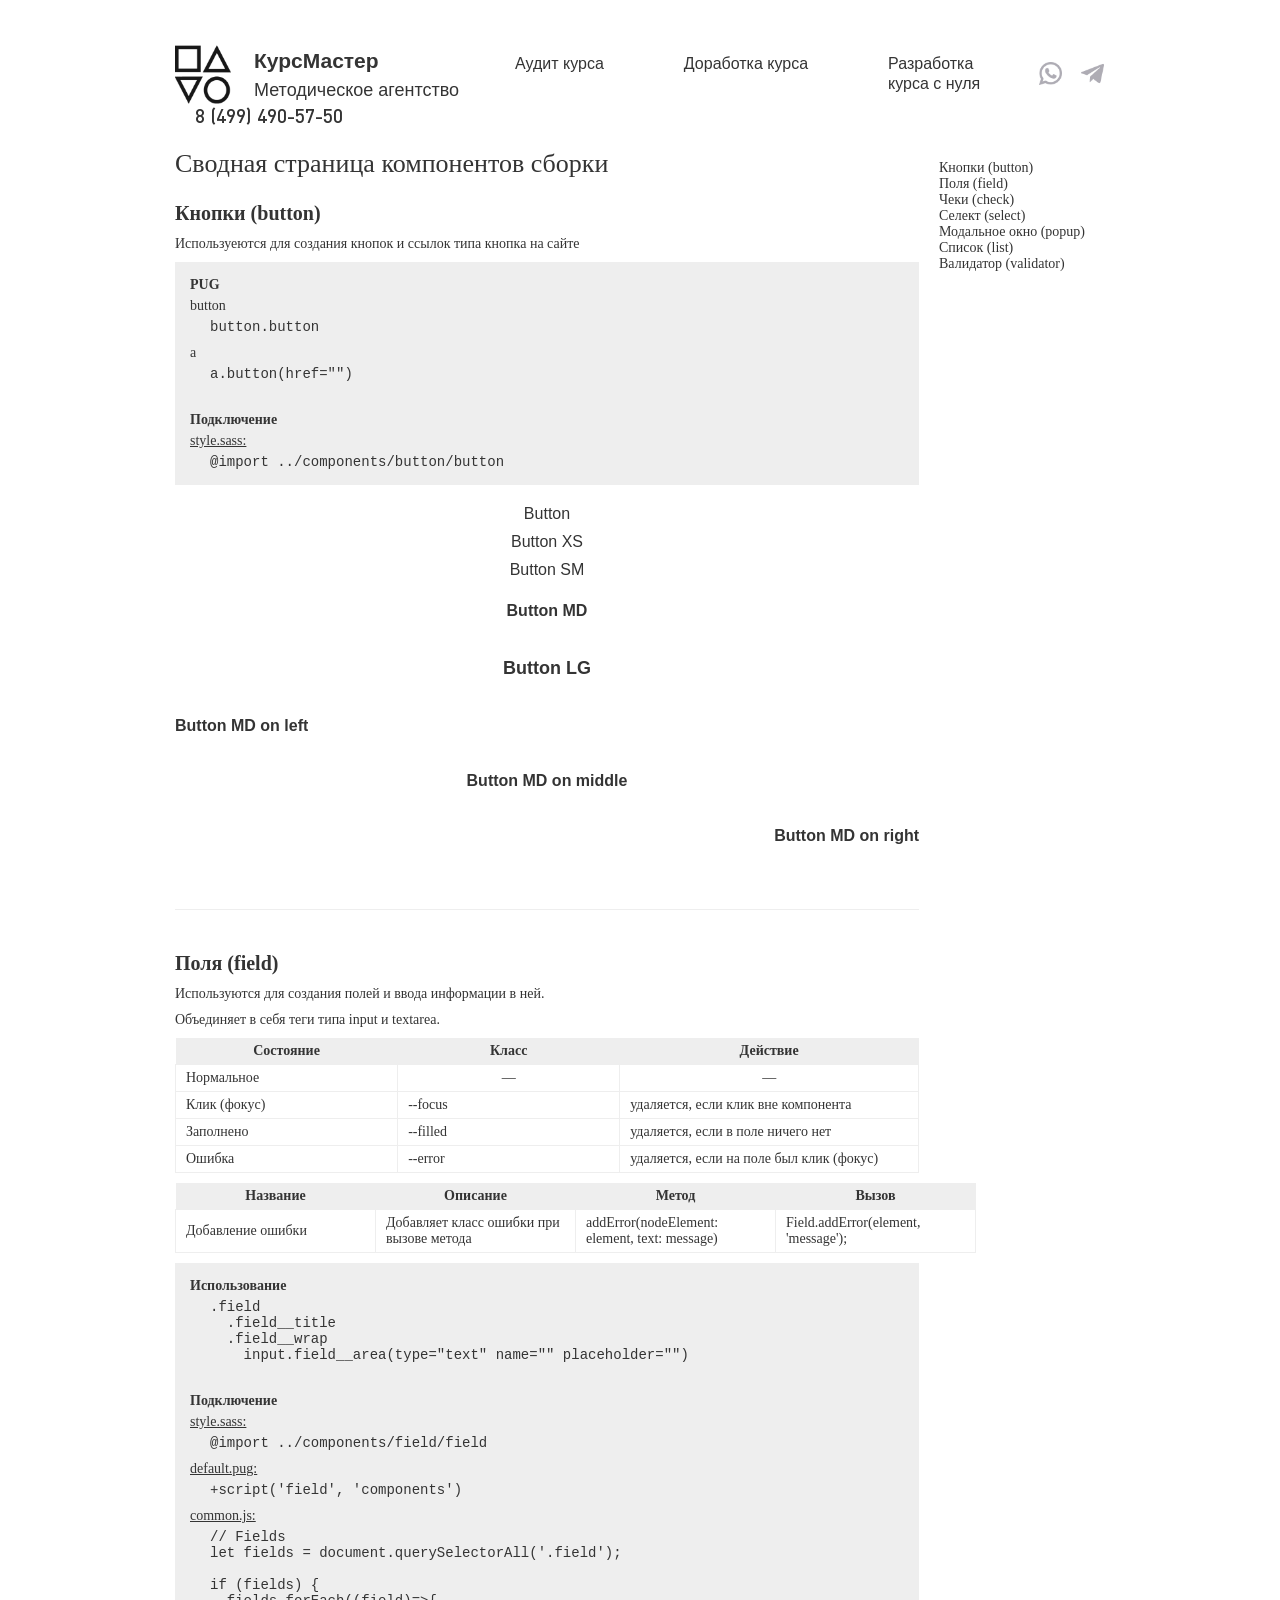
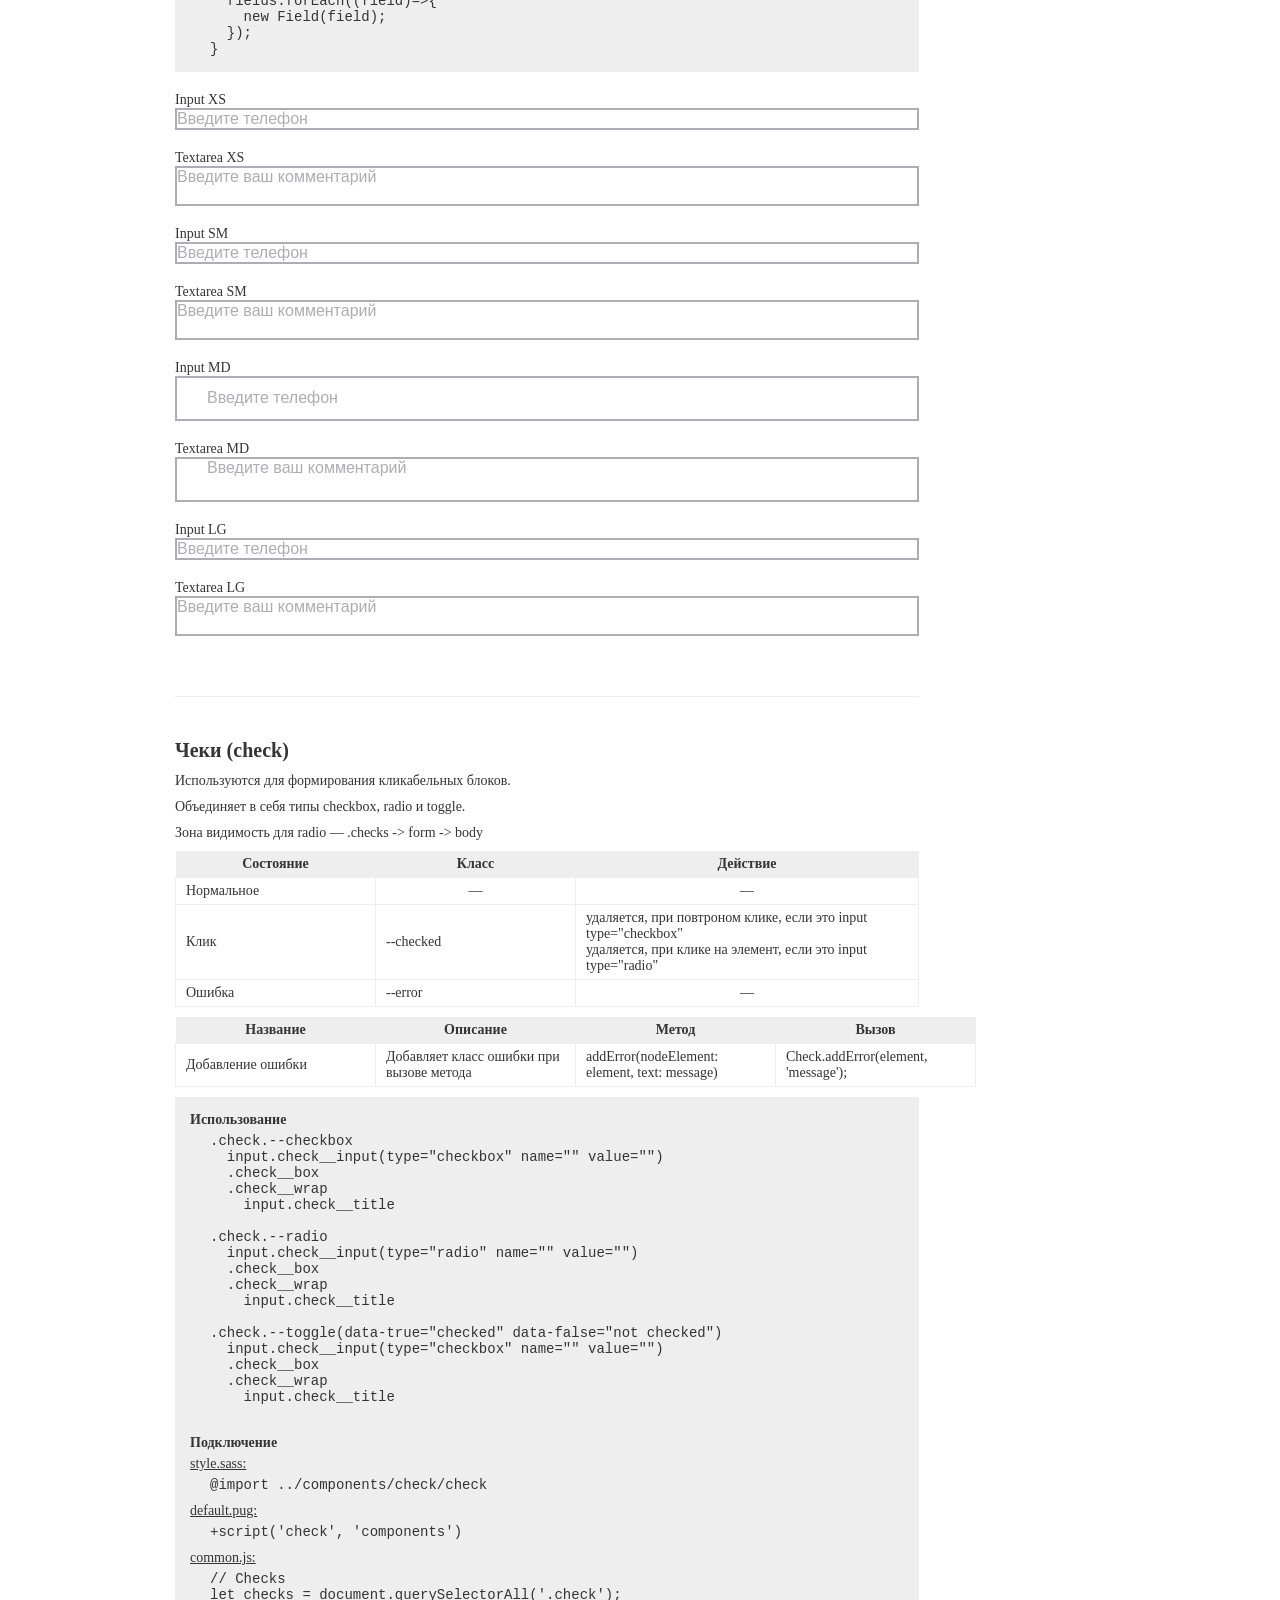
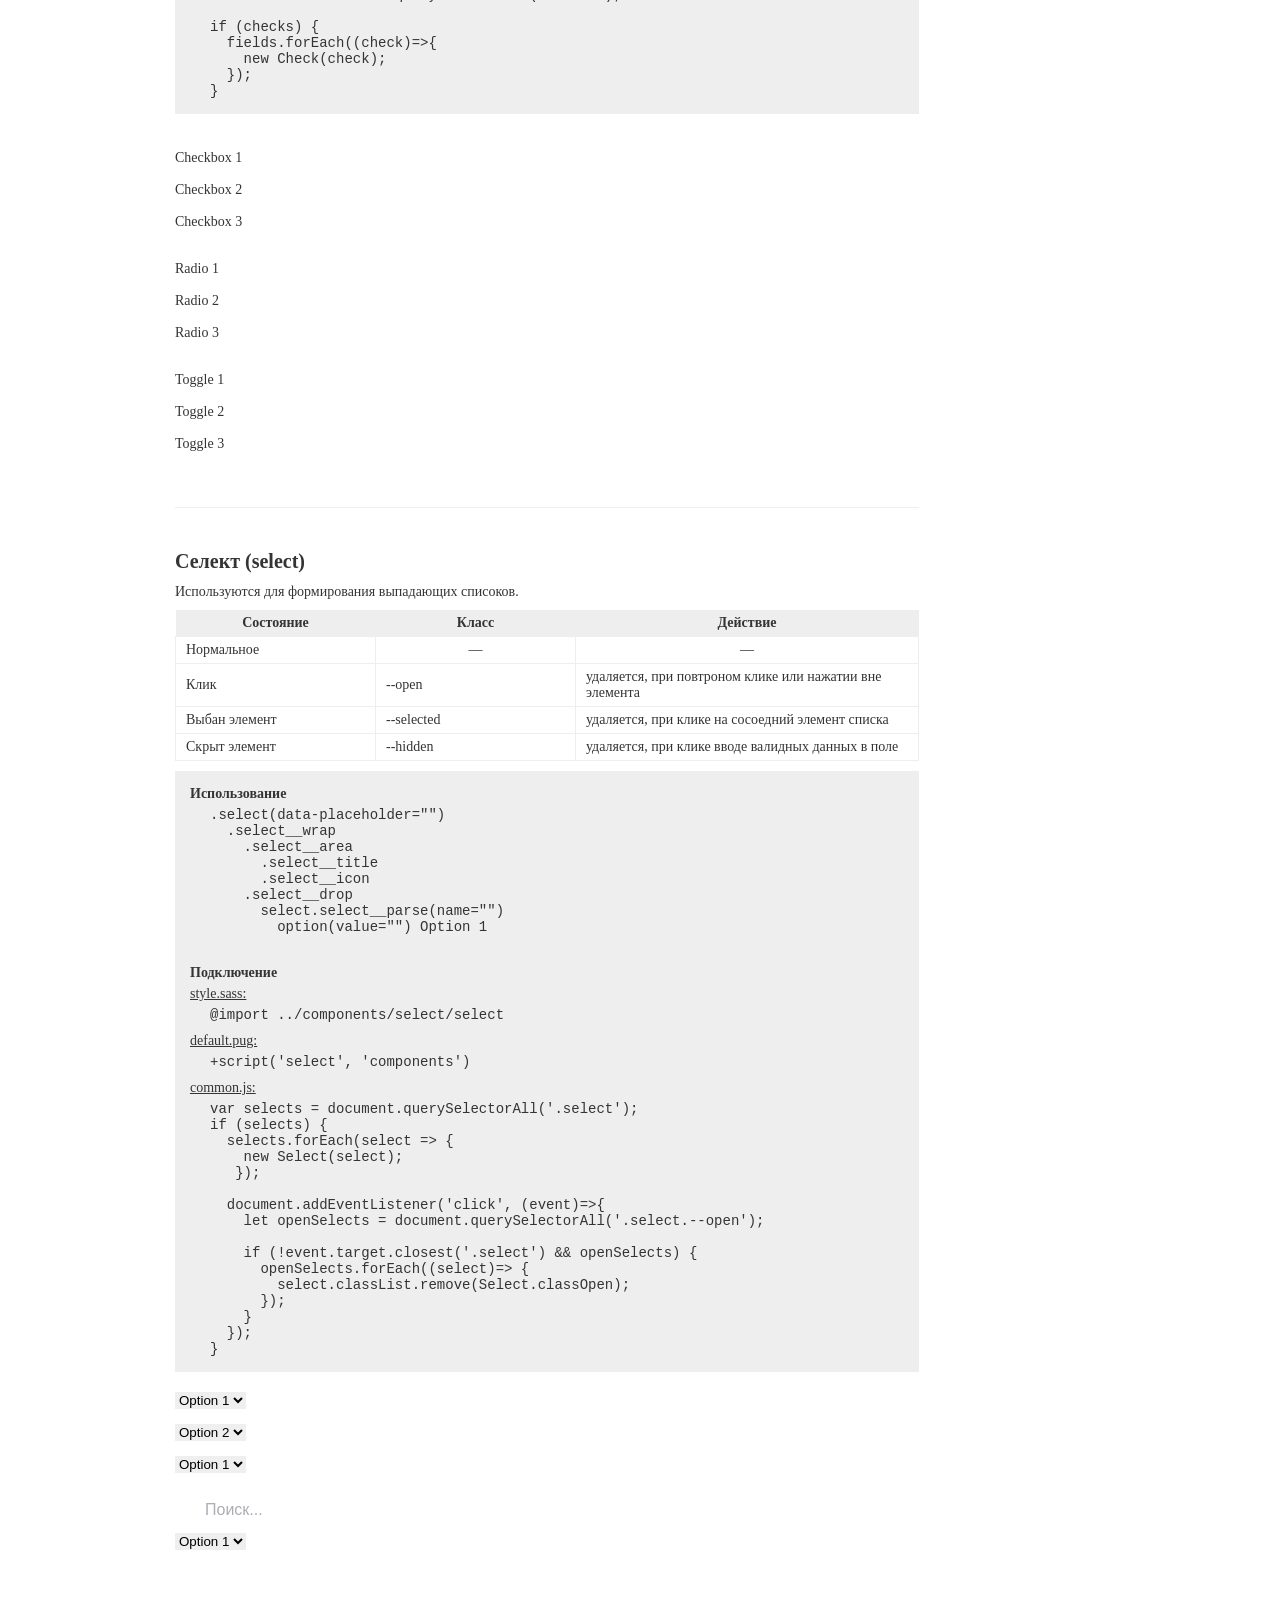
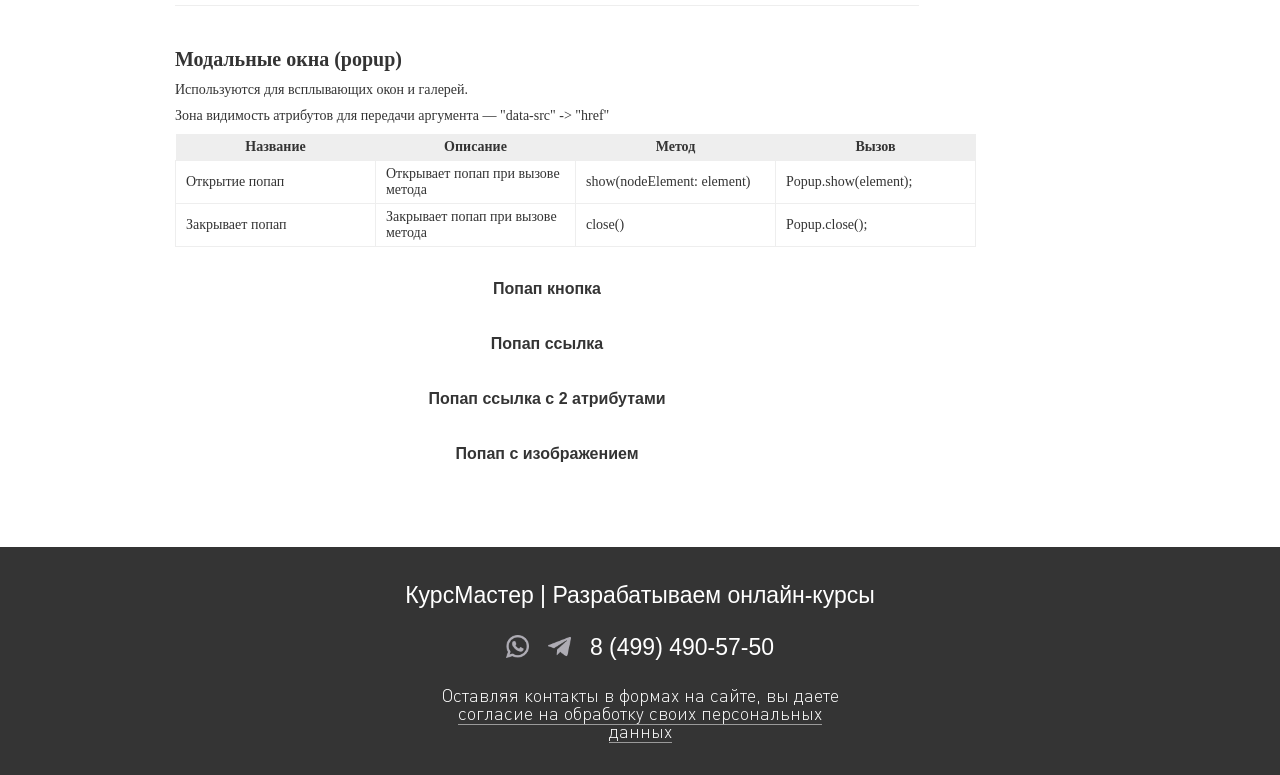
==== commit 094b324c: "Fix: data__item 100% w" ====
--- a/src/_components.html
+++ b/src/_components.html
@@ -1,8 +1,4 @@
-<<<<<<< HEAD
-<!DOCTYPE html><html lang="ru"><head><meta charset="UTF-8"><meta name="viewport" content="width=device-width, initial-scale=1.0"><title>Компоненты</title></head><body><div class="wrap"><link rel="stylesheet" href="template/css/style.css?ver=1664902556165"><link rel="stylesheet" href="template/blocks/header/header.css?ver=1664902556165"/><header class="header"><div class="case"><div class="header__wrap row"><div class="header__logo logo"><div class="logo__icon"><img src="uploads/logo.png" alt=""></div><div class="logo__text"><div class="logo__title">КурсМастер</div><div class="logo__desc">Методическое агентство</div></div></div><div class="header__nav"><ul><li><a href="#audit">Аудит курса</a></li><li><a href="#revision">Доработка курса</a></li><li><a href="#scratch">Разработка курса с нуля</a></li></ul></div><div class="header__socials socials"><div class="socials__list row"><a class="socials__item" href="https://bit.ly/3E8EVOA" target="_blank"><img src="uploads/whatsapp-gray.png" alt=""><img src="uploads/whatsapp-black.png" alt=""></a><a class="socials__item" href="https://tlgg.ru/@Aliev_Vadim" target="_blank"><img src="uploads/telegram-gray.png" alt=""><img src="uploads/telegram-black.png" alt=""></a></div></div><div class="header__phone"><a class="btn-call" href="tel:+74994905750">8 (499) 490-57-50</a></div></div></div></header><script src="template/blocks/header/header.js?ver=1664902556165"></script><main class="main"><div class="components"><div class="case"><div class="components__main-title">Сводная страница компонентов сборки</div><div class="components__wrap row"><div class="components__sections"><div class="components__section"><div class="components__title">Кнопки (button)</div><div class="components__desc"><p>Используеются для создания кнопок и ссылок типа кнопка на сайте</p><blockquote><h4>PUG</h4><p>button</p><pre>button.button</pre><p>a</p><pre>a.button(href="")</pre></blockquote><blockquote><h4>Подключение</h4><p><u>style.sass:</u></p><pre>@import ../components/button/button</pre></blockquote></div><div class="components__inner"><div class="button">Button</div><div class="button --xs --b-gray">Button XS</div><div class="button --sm --b-gray">Button SM</div><div class="button --md --b-gray">Button MD</div><div class="button --lg --b-gray">Button LG</div><div class="col"><div class="button --md left --b-gray">Button MD on left</div><div class="button --md mid --b-gray">Button MD on middle</div><div class="button --md right --b-gray">Button MD on right</div></div></div></div><div class="components__section"><div class="components__title">Поля (field)</div><div class="components__desc"><p>Используются для создания полей и ввода информации в ней.</p><p>Объединяет в себя теги типа input и textarea.</p><table class="table"><thead><tr><th>Состояние</th><th>Класс</th><th>Действие</th></tr></thead><tbody><tr><td>Нормальное</td><td><div class="tac">—</div></td><td><div class="tac">—</div></td></tr><tr><td>Клик (фокус)</td><td>--focus</td><td>удаляется, если клик вне компонента</td></tr><tr><td>Заполнено</td><td>--filled</td><td>удаляется, если в поле ничего нет</td></tr><tr><td>Ошибка</td><td>--error</td><td>удаляется, если на поле был клик (фокус)</td></tr></tbody></table><table class="table"><thead><tr><th>Название</th><th>Описание</th><th>Метод</th><th>Вызов</th></tr></thead><tbody><tr><td>Добавление ошибки</td><td>Добавляет класс ошибки при вызове метода</td><td>addError(nodeElement: element, text: message)</td><td>Field.addError(element, 'message');</td></tr></tbody></table><blockquote><h4>Использование</h4><pre>.field
-=======
-<!DOCTYPE html><html lang="ru"><head><meta charset="UTF-8"><meta name="viewport" content="width=device-width, initial-scale=1.0"><title>Компоненты</title></head><body><div class="wrap"><link rel="stylesheet" href="template/css/style.css?ver=1664985355270"><link rel="stylesheet" href="template/blocks/header/header.css?ver=1664985355270"/><header class="header"><div class="case"><div class="header__wrap row"><div class="header__logo logo"><div class="logo__icon"><img src="uploads/logo.png" alt=""></div><div class="logo__text"><div class="logo__title">КурсМастер</div><div class="logo__desc">Методическое агентство</div></div></div><div class="header__nav"><ul><li><a href="#audit">Аудит курса</a></li><li><a href="#revision">Доработка курса</a></li><li><a href="#scratch">Разработка курса с нуля</a></li></ul></div><div class="header__socials socials"><div class="socials__list row"><a class="socials__item" href="https://bit.ly/3E8EVOA" target="_blank"><img src="uploads/whatsapp-gray.png" alt=""><img src="uploads/whatsapp-black.png" alt=""></a><a class="socials__item" href="https://tlgg.ru/@Aliev_Vadim" target="_blank"><img src="uploads/telegram-gray.png" alt=""><img src="uploads/telegram-black.png" alt=""></a></div></div><div class="header__phone"><a class="btn-call" href="tel:+74994905750">8 (499) 490-57-50</a></div></div></div></header><script src="template/blocks/header/header.js?ver=1664985355271"></script><main class="main"><div class="components"><div class="case"><div class="components__main-title">Сводная страница компонентов сборки</div><div class="components__wrap row"><div class="components__sections"><div class="components__section"><div class="components__title">Кнопки (button)</div><div class="components__desc"><p>Используеются для создания кнопок и ссылок типа кнопка на сайте</p><blockquote><h4>PUG</h4><p>button</p><pre>button.button</pre><p>a</p><pre>a.button(href="")</pre></blockquote><blockquote><h4>Подключение</h4><p><u>style.sass:</u></p><pre>@import ../components/button/button</pre></blockquote></div><div class="components__inner"><div class="button">Button</div><div class="button --xs --b-gray">Button XS</div><div class="button --sm --b-gray">Button SM</div><div class="button --md --b-gray">Button MD</div><div class="button --lg --b-gray">Button LG</div><div class="col"><div class="button --md left --b-gray">Button MD on left</div><div class="button --md mid --b-gray">Button MD on middle</div><div class="button --md right --b-gray">Button MD on right</div></div></div></div><div class="components__section"><div class="components__title">Поля (field)</div><div class="components__desc"><p>Используются для создания полей и ввода информации в ней.</p><p>Объединяет в себя теги типа input и textarea.</p><table class="table"><thead><tr><th>Состояние</th><th>Класс</th><th>Действие</th></tr></thead><tbody><tr><td>Нормальное</td><td><div class="tac">—</div></td><td><div class="tac">—</div></td></tr><tr><td>Клик (фокус)</td><td>--focus</td><td>удаляется, если клик вне компонента</td></tr><tr><td>Заполнено</td><td>--filled</td><td>удаляется, если в поле ничего нет</td></tr><tr><td>Ошибка</td><td>--error</td><td>удаляется, если на поле был клик (фокус)</td></tr></tbody></table><table class="table"><thead><tr><th>Название</th><th>Описание</th><th>Метод</th><th>Вызов</th></tr></thead><tbody><tr><td>Добавление ошибки</td><td>Добавляет класс ошибки при вызове метода</td><td>addError(nodeElement: element, text: message)</td><td>Field.addError(element, 'message');</td></tr></tbody></table><blockquote><h4>Использование</h4><pre>.field
->>>>>>> 16ad5a011fb5d0bc1e94e071b170d535b749124c
+<!DOCTYPE html><html lang="ru"><head><meta charset="UTF-8"><meta name="viewport" content="width=device-width, initial-scale=1.0"><title>Компоненты</title></head><body><div class="wrap"><link rel="stylesheet" href="template/css/style.css?ver=1664985742269"><link rel="stylesheet" href="template/blocks/header/header.css?ver=1664985742269"/><header class="header"><div class="case"><div class="header__wrap row"><div class="header__logo logo"><div class="logo__icon"><img src="uploads/logo.png" alt=""></div><div class="logo__text"><div class="logo__title">КурсМастер</div><div class="logo__desc">Методическое агентство</div></div></div><div class="header__nav"><ul><li><a href="#audit">Аудит курса</a></li><li><a href="#revision">Доработка курса</a></li><li><a href="#scratch">Разработка курса с нуля</a></li></ul></div><div class="header__socials socials"><div class="socials__list row"><a class="socials__item" href="https://bit.ly/3E8EVOA" target="_blank"><img src="uploads/whatsapp-gray.png" alt=""><img src="uploads/whatsapp-black.png" alt=""></a><a class="socials__item" href="https://tlgg.ru/@Aliev_Vadim" target="_blank"><img src="uploads/telegram-gray.png" alt=""><img src="uploads/telegram-black.png" alt=""></a></div></div><div class="header__phone"><a class="btn-call" href="tel:+74994905750">8 (499) 490-57-50</a></div></div></div></header><script src="template/blocks/header/header.js?ver=1664985742269"></script><main class="main"><div class="components"><div class="case"><div class="components__main-title">Сводная страница компонентов сборки</div><div class="components__wrap row"><div class="components__sections"><div class="components__section"><div class="components__title">Кнопки (button)</div><div class="components__desc"><p>Используеются для создания кнопок и ссылок типа кнопка на сайте</p><blockquote><h4>PUG</h4><p>button</p><pre>button.button</pre><p>a</p><pre>a.button(href="")</pre></blockquote><blockquote><h4>Подключение</h4><p><u>style.sass:</u></p><pre>@import ../components/button/button</pre></blockquote></div><div class="components__inner"><div class="button">Button</div><div class="button --xs --b-gray">Button XS</div><div class="button --sm --b-gray">Button SM</div><div class="button --md --b-gray">Button MD</div><div class="button --lg --b-gray">Button LG</div><div class="col"><div class="button --md left --b-gray">Button MD on left</div><div class="button --md mid --b-gray">Button MD on middle</div><div class="button --md right --b-gray">Button MD on right</div></div></div></div><div class="components__section"><div class="components__title">Поля (field)</div><div class="components__desc"><p>Используются для создания полей и ввода информации в ней.</p><p>Объединяет в себя теги типа input и textarea.</p><table class="table"><thead><tr><th>Состояние</th><th>Класс</th><th>Действие</th></tr></thead><tbody><tr><td>Нормальное</td><td><div class="tac">—</div></td><td><div class="tac">—</div></td></tr><tr><td>Клик (фокус)</td><td>--focus</td><td>удаляется, если клик вне компонента</td></tr><tr><td>Заполнено</td><td>--filled</td><td>удаляется, если в поле ничего нет</td></tr><tr><td>Ошибка</td><td>--error</td><td>удаляется, если на поле был клик (фокус)</td></tr></tbody></table><table class="table"><thead><tr><th>Название</th><th>Описание</th><th>Метод</th><th>Вызов</th></tr></thead><tbody><tr><td>Добавление ошибки</td><td>Добавляет класс ошибки при вызове метода</td><td>addError(nodeElement: element, text: message)</td><td>Field.addError(element, 'message');</td></tr></tbody></table><blockquote><h4>Использование</h4><pre>.field
   .field__title
   .field__wrap
     input.field__area(type="text" name="" placeholder="")</pre></blockquote><blockquote><h4>Подключение</h4><p><u>style.sass:</u></p><pre>@import ../components/field/field</pre><p><u>default.pug:</u></p><pre>+script('field', 'components')</pre><p><u>common.js:</u></p><pre>// Fields
@@ -182,10 +178,7 @@
 
 .components__nav ul {
 	flex-direction: column;
-<<<<<<< HEAD
-}</style></main><link rel="stylesheet" href="template/blocks/footer/footer.css?ver=1664902556165"><footer class="footer"><div class="case"><div class="footer__title">КурсМастер | Разрабатываем онлайн-курсы</div><div class="footer__contacts"><div class="footer__socials socials"><div class="socials__list row"><a class="socials__item" href="https://bit.ly/3E8EVOA" target="_blank"><img src="uploads/whatsapp-gray.png" alt=""><img src="uploads/whatsapp-black.png" alt=""></a><a class="socials__item" href="https://tlgg.ru/@Aliev_Vadim" target="_blank"><img src="uploads/telegram-gray.png" alt=""><img src="uploads/telegram-black.png" alt=""></a></div></div><div class="footer__phone"> <a class="btn-call" href="tel:+74994905750">8 (499) 490-57-50</a> </div></div><div class="footer__policy">Оставляя контакты в формах на сайте, вы даете <a href="javascript:;" data-src="#modal-policy" data-fancybox="">согласие на обработку своих персональных данных</a></div></div></footer><div class="modal --sm --callback" id="modal-callback"><div class="modal__title">Обратный звонок</div><form class="modal__form"><div class="modal__field field --md --b-gray --round --phone --required"><div class="field__wrap"><input class="field__area" type="tel" name="phone" placeholder="Номер телефона"></div></div><button class="modal__btn button --md --bg-gold --round"><div class="button__text">Оставить заявку</div></button></form></div><div class="modal --sm --thanks" id="modal-thanks"><div class="modal__title">Спасибо</div><div class="modal__text">Ваша заявка успешно отправлена</div></div><div class="modal --lg" id="modal-policy"><div class="modal__title">ПОЛИТИКА КОНФИДЕНЦИАЛЬНОСТИ</div><div class="modal__text">Настоящая Политика конфиденциальности персональных данных (далее - Политика конфиденциальности) действует в отношении всей информации, размещенной на сайте в сети Интернет по адресу: <a href="https://kursmaster.ru/">https://kursmaster.ru/</a> (далее - Сайт), которую посетители Сайта могут получить о Пользователе во время использования Сайта, его сервисов, программ и продуктов.<br><br>Использование сервисов Сайта означает безоговорочное согласие Пользователя с настоящей Политикой и указанными в ней условиями обработки его персональной информации; в случае несогласия с этими условиями Пользователь должен воздержаться от использования сервисов.<br><br>1. ОБЩИЕ ПОЛОЖЕНИЯ<br><br>1.1. В рамках настоящей Политики под персональной информацией Пользователя понимаются:<br>1.1.1. Персональная информация, которую Пользователь предоставляет о себе самостоятельно при регистрации (создании учетной записи) или в процессе использования Сервисов, включая персональные данные Пользователя. Обязательная для предоставления Сервисов информация помечена специальным образом. Иная информация предоставляется Пользователем на его усмотрение.<br>1.1.2. Данные, которые автоматически передаются сервисам Сайта в процессе их использования с помощью установленного на устройстве Пользователя программного обеспечения, в том числе IP-адрес, данные файлов cookie, информация о браузере Пользователя (или иной программе, с помощью которой осуществляется доступ к сервисам), технические характеристики оборудования и программного обеспечения, используемых Пользователем, дата и время доступа к сервисам, адреса запрашиваемых страниц и иная подобная информация.<br>1.1.3. Иная информация о Пользователе, обработка которой предусмотрена Соглашением об использовании Сайта.<br>1.1.4. Настоящая Политика конфиденциальности применяется только к Сайту <a href="https://kursmaster.ru/">https://kursmaster.ru/</a> не контролирует и не несет ответственности за сайты третьих лиц, на которые Пользователь может перейти по ссылкам, доступным на Сайте <a href="https://kursmaster.ru/">https://kursmaster.ru/</a><br><br>2. ЦЕЛИ ОБРАБОТКИ ПЕРСОНАЛЬНОЙ ИНФОРМАЦИИ ПОЛЬЗОВАТЕЛЕЙ<br><br>2.1. Сайт собирает и хранит только ту персональную информацию, которая необходима для предоставления сервисов или исполнения соглашений и договоров с Пользователем, за исключением случаев, когда законодательством предусмотрено обязательное хранение персональной информации в течение определенного законом срока.<br>2.2. Персональную информацию Пользователя Сайт обрабатывает в следующих целях:<br>2.2.1. Идентификации Пользователя, зарегистрированного на Сайте.<br>2.2.2. Предоставления Пользователю доступа к персонализированным ресурсам Сайта.<br>2.2.3. Установления с Пользователем обратной связи, включая направление уведомлений, запросов, касающихся использования Сайта, оказания услуг, обработку запросов и заявок от Пользователя.<br>2.2.4. Определения места нахождения Пользователя для обеспечения безопасности, предотвращения мошенничества.<br>2.2.5. Подтверждения достоверности и полноты персональных данных, предоставленных Пользователем.<br>2.2.6. Создания учетной записи для использования возможностей Сайта, если Пользователь дал согласие на создание учетной записи.<br>2.2.7. Уведомления Пользователя Сайта о возможностях Сайта, деятельности владельца сайта.<br>2.2.8. Предоставления Пользователю эффективной клиентской и технической поддержки при возникновении проблем, связанных с использованием Сайта.<br>2.2.9. Осуществления рекламной деятельности с согласия Пользователя.<br><br>3. УСЛОВИЯ ОБРАБОТКИ ПЕРСОНАЛЬНОЙ ИНФОРМАЦИИ ПОЛЬЗОВАТЕЛЕЙ И ЕЕ ПЕРЕДАЧИ ТРЕТЬИМ ЛИЦАМ<br><br>3.1. Сайт хранит персональную информацию Пользователей в соответствии с внутренними регламентами конкретных сервисов.<br>3.2. В отношении персональной информации Пользователя сохраняется ее конфиденциальность, кроме случаев добровольного предоставления Пользователем информации о себе для общего доступа неограниченному кругу лиц. При использовании отдельных сервисов Пользователь соглашается с тем, что определенная часть его персональной информации становится общедоступной.<br>3.3. Сайт вправе передать персональную информацию Пользователя третьим лицам в следующих случаях:<br>3.3.1. Пользователь выразил согласие на такие действия.<br>3.3.2. Передача необходима для использования Пользователем определенного сервиса либо для исполнения определенного соглашения или договора с Пользователем.<br>3.3.4. Передача предусмотрена российским или иным применимым законодательством в рамках установленной законодательством процедуры.<br>3.3.5. В случае продажи Сайта к приобретателю переходят все обязательства по соблюдению условий настоящей Политики применительно к полученной им персональной информации.<br>3.4. Обработка персональных данных Пользователя осуществляется без ограничения срока любым законным способом, в том числе в информационных системах персональных данных с использованием средств автоматизации или без использования таких средств. Обработка персональных данных Пользователей осуществляется в соответствии с Федеральным законом от 27.07.2006 N 152-ФЗ "О персональных данных".<br>3.5. При утрате или разглашении персональных данных Администрация Сайта информирует Пользователя об утрате или разглашении персональных данных.<br>3.6. Администрация Сайта принимает необходимые организационные и технические меры для защиты персональной информации Пользователя от неправомерного или случайного доступа, уничтожения, изменения, блокирования, копирования, распространения, а также от иных неправомерных действий третьих лиц.<br>3.7. Администрация Сайта совместно с Пользователем принимает все необходимые меры по предотвращению убытков или иных отрицательных последствий, вызванных утратой или разглашением персональных данных Пользователя.<br><br>4. ОБЯЗАТЕЛЬСТВА СТОРОН<br><br>4.1. Пользователь обязан:<br>4.1.1. Предоставить информацию о персональных данных, необходимую для пользования Сайтом.<br>4.1.2. Обновлять, дополнять предоставленную информацию о персональных данных в случае изменения данной информации.<br>4.2. Администрация Сайта обязана:<br>4.2.1. Использовать полученную информацию исключительно для целей, указанных в настоящей Политике конфиденциальности.<br>4.2.2. Обеспечить хранение конфиденциальной информации в тайне, не разглашать без предварительного письменного разрешения Пользователя, а также не осуществлять продажу, обмен, опубликование либо разглашение иными возможными способами переданных персональных данных Пользователя, за исключением предусмотренных настоящей Политикой конфиденциальности.<br>4.2.3. Принимать меры предосторожности для защиты конфиденциальности персональных данных Пользователя согласно порядку, обычно используемому для защиты такого рода информации в существующем деловом обороте.<br>4.2.4. Осуществить блокирование персональных данных, относящихся к соответствующему Пользователю, с момента обращения или запроса Пользователя или его законного представителя либо уполномоченного органа по защите прав субъектов персональных данных на период проверки в случае выявления недостоверных персональных данных или неправомерных действий.<br><br>5. ОТВЕТСТВЕННОСТЬ СТОРОН<br><br>5.1. Администрация Сайта, не исполнившая свои обязательства, несет ответственность за убытки, понесенные Пользователем в связи с неправомерным использованием персональных данных, в соответствии с законодательством Российской Федерации.<br>5.2. В случае утраты или разглашения конфиденциальной информации Администрация Сайта не несет ответственности, если данная конфиденциальная информация:<br>5.2.1. Стала публичным достоянием до ее утраты или разглашения.<br>5.2.2. Была получена от третьей стороны до момента ее получения Администрацией Сайта.<br>5.2.3. Была разглашена с согласия Пользователя.<br><br>6. РАЗРЕШЕНИЕ СПОРОВ<br><br>6.1. До обращения в суд с иском по спорам, возникающим из отношений между Пользователем Сайта и Администрацией Сайта, обязательным является предъявление претензии (письменного предложения о добровольном урегулировании спора).<br>6.2. Получатель претензии в течение 14 календарных дней со дня получения претензии письменно уведомляет заявителя претензии о результатах рассмотрения претензии.<br>6.3. При недостижении соглашения спор будет передан на рассмотрение в суд в соответствии с действующим законодательством Российской Федерации.<br>6.4. К настоящей Политике конфиденциальности и отношениям между Пользователем и Администрацией Сайта применяется действующее законодательство Российской Федерации.<br><br>7. ДОПОЛНИТЕЛЬНЫЕ УСЛОВИЯ<br><br>7.1. Администрация Сайта вправе вносить изменения в настоящую Политику конфиденциальности без согласия Пользователя.<br>7.2. Новая Политика конфиденциальности вступает в силу с момента ее размещения на Сайте, если иное не предусмотрено новой редакцией Политики конфиденциальности.<br>7.3. Действующая Политика конфиденциальности размещена на странице по адресу: <a href="https://kursmaster.ru/">https://kursmaster.ru/</a><br>7.4. Настоящая Политика конфиденциальности является неотъемлемой частью Соглашения об использовании Сайта, размещенного на странице по адресу: <a href="https://kursmaster.ru/">https://kursmaster.ru/</a></div></div><script src="template/components/field/field.js?ver=1664902556165"></script><script src="template/components/check/check.js?ver=1664902556165"></script><script src="template/components/select/select.js?ver=1664902556165"></script><script src="template/components/popup/popup.js?ver=1664902556165"></script><script src="template/js/common.js?ver=1664902556165"></script></div></body></html>
-=======
-}</style></main><link rel="stylesheet" href="template/blocks/footer/footer.css?ver=1664985355271"><footer class="footer"><div class="case"><div class="footer__title">КурсМастер | Разрабатываем онлайн-курсы</div><div class="footer__contacts"><div class="footer__socials socials"><div class="socials__list row"><a class="socials__item" href="https://bit.ly/3E8EVOA" target="_blank"><img src="uploads/whatsapp-gray.png" alt=""><img src="uploads/whatsapp-black.png" alt=""></a><a class="socials__item" href="https://tlgg.ru/@Aliev_Vadim" target="_blank"><img src="uploads/telegram-gray.png" alt=""><img src="uploads/telegram-black.png" alt=""></a></div></div><div class="footer__phone"> <a class="btn-call" href="tel:+74994905750">8 (499) 490-57-50</a> </div></div><div class="footer__policy">Оставляя контакты в формах на сайте, вы даете <a href="javascript:;" data-src="#modal-policy" data-fancybox="">согласие на обработку своих персональных данных</a></div></div></footer><div class="modal --sm --callback" id="modal-callback"><div class="modal__close"><svg width="39" height="39" viewBox="0 0 39 39" fill="none" xmlns="http://www.w3.org/2000/svg">
+}</style></main><link rel="stylesheet" href="template/blocks/footer/footer.css?ver=1664985742269"><footer class="footer"><div class="case"><div class="footer__title">КурсМастер | Разрабатываем онлайн-курсы</div><div class="footer__contacts"><div class="footer__socials socials"><div class="socials__list row"><a class="socials__item" href="https://bit.ly/3E8EVOA" target="_blank"><img src="uploads/whatsapp-gray.png" alt=""><img src="uploads/whatsapp-black.png" alt=""></a><a class="socials__item" href="https://tlgg.ru/@Aliev_Vadim" target="_blank"><img src="uploads/telegram-gray.png" alt=""><img src="uploads/telegram-black.png" alt=""></a></div></div><div class="footer__phone"> <a class="btn-call" href="tel:+74994905750">8 (499) 490-57-50</a> </div></div><div class="footer__policy">Оставляя контакты в формах на сайте, вы даете <a href="javascript:;" data-src="#modal-policy" data-fancybox="">согласие на обработку своих персональных данных</a></div></div></footer><div class="modal --sm --callback" id="modal-callback"><div class="modal__close"><svg width="39" height="39" viewBox="0 0 39 39" fill="none" xmlns="http://www.w3.org/2000/svg">
 <rect x="31.8506" width="9.1494" height="45.0432" transform="rotate(45 31.8506 0)" fill="#D6D6D6"/>
 <rect width="9.1494" height="45.0432" transform="matrix(-0.707107 0.707107 0.707107 0.707107 6.979 0.157227)" fill="#D6D6D6"/>
 </svg></div><div class="modal__title">Заказать обратный звонок</div><form class="modal__form"><div class="modal__field field --md --b-gray --round --phone --required"><div class="field__wrap"><input class="field__area" type="tel" name="phone" placeholder="Номер телефона"></div></div><button class="modal__btn button --md --bg-gold --round"><div class="button__text">Оставить заявку</div></button><div class="modal__policy">*Нажимая на кнопку, Вы даете согласие <br>на обработку своих персональных данных</div></form></div><div class="modal --sm --thanks" id="modal-thanks"><div class="modal__close"><svg width="39" height="39" viewBox="0 0 39 39" fill="none" xmlns="http://www.w3.org/2000/svg">
@@ -197,5 +190,4 @@
 </svg></div><div class="modal__title">Курсы, для которых провели аудит</div><div class="modal__audit adt"><div class="adt__list"><div class="adt__item"><div class="adt__img"><img src="uploads/adt-1.png" alt=""></div><div class="adt__name">Курс «Скорость» Аяза Шабутдинова <br>(Like Центр)</div></div><div class="adt__item"><div class="adt__img"><img src="uploads/adt-2.png" alt=""></div><div class="adt__name">Курс «Основы флористического мастерства» <br>Елены Поповой</div></div><div class="adt__item"><div class="adt__img"><img src="uploads/adt-3.png" alt=""></div><div class="adt__name">Курс «RED SMM» Дмитрия Кудряшова</div></div><div class="adt__item"><div class="adt__img"><img src="uploads/adt-4.png" alt=""></div><div class="adt__name">Курс «Пять шагов в инвесторы» <br>Виктории Шергиной</div></div><div class="adt__item"><div class="adt__img"><img src="uploads/adt-5.png" alt=""></div><div class="adt__name">Онлайн-школа «Комплексной бизнес-нумерологии» <br>Азалии Автономовой</div></div><div class="adt__item"><div class="adt__img"><img src="uploads/adt-6.png" alt=""></div><div class="adt__name">Курс «Сила личных продаж» Максима Шаргородского</div></div><div class="adt__item"><div class="adt__img"><img src="uploads/adt-7.png" alt=""></div><div class="adt__name">Курс «Волосы мечты» Анастасии Смирновой</div></div><div class="adt__item"><div class="adt__img"><img src="uploads/adt-8.png" alt=""></div><div class="adt__name">Фитнес-школа Яны Логвиной</div></div><div class="adt__item"><div class="adt__img"><img src="uploads/adt-9.png" alt=""></div><div class="adt__name">Курс «Волшебный лес» Юлии Гринер</div></div><div class="adt__item"><div class="adt__img"><img src="uploads/adt-10.png" alt=""></div><div class="adt__name">Школа «Я - инструктор» Ангелины Фрейман</div></div><div class="adt__item"><div class="adt__img"><img src="uploads/adt-11.png" alt=""></div><div class="adt__name">Онлайн-школа «Всем читать» <br>Татьяны Смышляевой</div></div><div class="adt__item"><div class="adt__img"><img src="uploads/adt-12.png" alt=""></div><div class="adt__name">Курс «Банкротство от теории к практике» <br>Альбины Гузаировой</div></div><div class="adt__item"><div class="adt__img"><img src="uploads/adt-13.png" alt=""></div><div class="adt__name">Онлайн-школа «Игра на равных» Марии Батти</div></div><div class="adt__item"><div class="adt__img"><img src="uploads/adt-14.png" alt=""></div><div class="adt__name">«Школа таргетолога» Натальи Франсис</div></div><div class="adt__item"><div class="adt__img"><img src="uploads/adt-15.png" alt=""></div><div class="adt__name">Курс «Мама, я smmщик» Камиллы Жибуля</div></div><div class="adt__item"><div class="adt__img"><img src="uploads/adt-16.png" alt=""></div><div class="adt__name">«Школа Proteddy» Ольги Архиповой</div></div></div></div></div><div class="modal --lg --policy" id="modal-policy"><div class="modal__close"><svg width="39" height="39" viewBox="0 0 39 39" fill="none" xmlns="http://www.w3.org/2000/svg">
 <rect x="31.8506" width="9.1494" height="45.0432" transform="rotate(45 31.8506 0)" fill="#D6D6D6"/>
 <rect width="9.1494" height="45.0432" transform="matrix(-0.707107 0.707107 0.707107 0.707107 6.979 0.157227)" fill="#D6D6D6"/>
-</svg></div><div class="modal__title">ПОЛИТИКА КОНФИДЕНЦИАЛЬНОСТИ</div><div class="modal__text">Настоящая Политика конфиденциальности персональных данных (далее - Политика конфиденциальности) действует в отношении всей информации, размещенной на сайте в сети Интернет по адресу: <a href="https://kursmaster.ru/">https://kursmaster.ru/</a> (далее - Сайт), которую посетители Сайта могут получить о Пользователе во время использования Сайта, его сервисов, программ и продуктов.<br><br>Использование сервисов Сайта означает безоговорочное согласие Пользователя с настоящей Политикой и указанными в ней условиями обработки его персональной информации; в случае несогласия с этими условиями Пользователь должен воздержаться от использования сервисов.<br><br>1. ОБЩИЕ ПОЛОЖЕНИЯ<br><br>1.1. В рамках настоящей Политики под персональной информацией Пользователя понимаются:<br>1.1.1. Персональная информация, которую Пользователь предоставляет о себе самостоятельно при регистрации (создании учетной записи) или в процессе использования Сервисов, включая персональные данные Пользователя. Обязательная для предоставления Сервисов информация помечена специальным образом. Иная информация предоставляется Пользователем на его усмотрение.<br>1.1.2. Данные, которые автоматически передаются сервисам Сайта в процессе их использования с помощью установленного на устройстве Пользователя программного обеспечения, в том числе IP-адрес, данные файлов cookie, информация о браузере Пользователя (или иной программе, с помощью которой осуществляется доступ к сервисам), технические характеристики оборудования и программного обеспечения, используемых Пользователем, дата и время доступа к сервисам, адреса запрашиваемых страниц и иная подобная информация.<br>1.1.3. Иная информация о Пользователе, обработка которой предусмотрена Соглашением об использовании Сайта.<br>1.1.4. Настоящая Политика конфиденциальности применяется только к Сайту <a href="https://kursmaster.ru/">https://kursmaster.ru/</a> не контролирует и не несет ответственности за сайты третьих лиц, на которые Пользователь может перейти по ссылкам, доступным на Сайте <a href="https://kursmaster.ru/">https://kursmaster.ru/</a><br><br>2. ЦЕЛИ ОБРАБОТКИ ПЕРСОНАЛЬНОЙ ИНФОРМАЦИИ ПОЛЬЗОВАТЕЛЕЙ<br><br>2.1. Сайт собирает и хранит только ту персональную информацию, которая необходима для предоставления сервисов или исполнения соглашений и договоров с Пользователем, за исключением случаев, когда законодательством предусмотрено обязательное хранение персональной информации в течение определенного законом срока.<br>2.2. Персональную информацию Пользователя Сайт обрабатывает в следующих целях:<br>2.2.1. Идентификации Пользователя, зарегистрированного на Сайте.<br>2.2.2. Предоставления Пользователю доступа к персонализированным ресурсам Сайта.<br>2.2.3. Установления с Пользователем обратной связи, включая направление уведомлений, запросов, касающихся использования Сайта, оказания услуг, обработку запросов и заявок от Пользователя.<br>2.2.4. Определения места нахождения Пользователя для обеспечения безопасности, предотвращения мошенничества.<br>2.2.5. Подтверждения достоверности и полноты персональных данных, предоставленных Пользователем.<br>2.2.6. Создания учетной записи для использования возможностей Сайта, если Пользователь дал согласие на создание учетной записи.<br>2.2.7. Уведомления Пользователя Сайта о возможностях Сайта, деятельности владельца сайта.<br>2.2.8. Предоставления Пользователю эффективной клиентской и технической поддержки при возникновении проблем, связанных с использованием Сайта.<br>2.2.9. Осуществления рекламной деятельности с согласия Пользователя.<br><br>3. УСЛОВИЯ ОБРАБОТКИ ПЕРСОНАЛЬНОЙ ИНФОРМАЦИИ ПОЛЬЗОВАТЕЛЕЙ И ЕЕ ПЕРЕДАЧИ ТРЕТЬИМ ЛИЦАМ<br><br>3.1. Сайт хранит персональную информацию Пользователей в соответствии с внутренними регламентами конкретных сервисов.<br>3.2. В отношении персональной информации Пользователя сохраняется ее конфиденциальность, кроме случаев добровольного предоставления Пользователем информации о себе для общего доступа неограниченному кругу лиц. При использовании отдельных сервисов Пользователь соглашается с тем, что определенная часть его персональной информации становится общедоступной.<br>3.3. Сайт вправе передать персональную информацию Пользователя третьим лицам в следующих случаях:<br>3.3.1. Пользователь выразил согласие на такие действия.<br>3.3.2. Передача необходима для использования Пользователем определенного сервиса либо для исполнения определенного соглашения или договора с Пользователем.<br>3.3.4. Передача предусмотрена российским или иным применимым законодательством в рамках установленной законодательством процедуры.<br>3.3.5. В случае продажи Сайта к приобретателю переходят все обязательства по соблюдению условий настоящей Политики применительно к полученной им персональной информации.<br>3.4. Обработка персональных данных Пользователя осуществляется без ограничения срока любым законным способом, в том числе в информационных системах персональных данных с использованием средств автоматизации или без использования таких средств. Обработка персональных данных Пользователей осуществляется в соответствии с Федеральным законом от 27.07.2006 N 152-ФЗ "О персональных данных".<br>3.5. При утрате или разглашении персональных данных Администрация Сайта информирует Пользователя об утрате или разглашении персональных данных.<br>3.6. Администрация Сайта принимает необходимые организационные и технические меры для защиты персональной информации Пользователя от неправомерного или случайного доступа, уничтожения, изменения, блокирования, копирования, распространения, а также от иных неправомерных действий третьих лиц.<br>3.7. Администрация Сайта совместно с Пользователем принимает все необходимые меры по предотвращению убытков или иных отрицательных последствий, вызванных утратой или разглашением персональных данных Пользователя.<br><br>4. ОБЯЗАТЕЛЬСТВА СТОРОН<br><br>4.1. Пользователь обязан:<br>4.1.1. Предоставить информацию о персональных данных, необходимую для пользования Сайтом.<br>4.1.2. Обновлять, дополнять предоставленную информацию о персональных данных в случае изменения данной информации.<br>4.2. Администрация Сайта обязана:<br>4.2.1. Использовать полученную информацию исключительно для целей, указанных в настоящей Политике конфиденциальности.<br>4.2.2. Обеспечить хранение конфиденциальной информации в тайне, не разглашать без предварительного письменного разрешения Пользователя, а также не осуществлять продажу, обмен, опубликование либо разглашение иными возможными способами переданных персональных данных Пользователя, за исключением предусмотренных настоящей Политикой конфиденциальности.<br>4.2.3. Принимать меры предосторожности для защиты конфиденциальности персональных данных Пользователя согласно порядку, обычно используемому для защиты такого рода информации в существующем деловом обороте.<br>4.2.4. Осуществить блокирование персональных данных, относящихся к соответствующему Пользователю, с момента обращения или запроса Пользователя или его законного представителя либо уполномоченного органа по защите прав субъектов персональных данных на период проверки в случае выявления недостоверных персональных данных или неправомерных действий.<br><br>5. ОТВЕТСТВЕННОСТЬ СТОРОН<br><br>5.1. Администрация Сайта, не исполнившая свои обязательства, несет ответственность за убытки, понесенные Пользователем в связи с неправомерным использованием персональных данных, в соответствии с законодательством Российской Федерации.<br>5.2. В случае утраты или разглашения конфиденциальной информации Администрация Сайта не несет ответственности, если данная конфиденциальная информация:<br>5.2.1. Стала публичным достоянием до ее утраты или разглашения.<br>5.2.2. Была получена от третьей стороны до момента ее получения Администрацией Сайта.<br>5.2.3. Была разглашена с согласия Пользователя.<br><br>6. РАЗРЕШЕНИЕ СПОРОВ<br><br>6.1. До обращения в суд с иском по спорам, возникающим из отношений между Пользователем Сайта и Администрацией Сайта, обязательным является предъявление претензии (письменного предложения о добровольном урегулировании спора).<br>6.2. Получатель претензии в течение 14 календарных дней со дня получения претензии письменно уведомляет заявителя претензии о результатах рассмотрения претензии.<br>6.3. При недостижении соглашения спор будет передан на рассмотрение в суд в соответствии с действующим законодательством Российской Федерации.<br>6.4. К настоящей Политике конфиденциальности и отношениям между Пользователем и Администрацией Сайта применяется действующее законодательство Российской Федерации.<br><br>7. ДОПОЛНИТЕЛЬНЫЕ УСЛОВИЯ<br><br>7.1. Администрация Сайта вправе вносить изменения в настоящую Политику конфиденциальности без согласия Пользователя.<br>7.2. Новая Политика конфиденциальности вступает в силу с момента ее размещения на Сайте, если иное не предусмотрено новой редакцией Политики конфиденциальности.<br>7.3. Действующая Политика конфиденциальности размещена на странице по адресу: <a href="https://kursmaster.ru/">https://kursmaster.ru/</a><br>7.4. Настоящая Политика конфиденциальности является неотъемлемой частью Соглашения об использовании Сайта, размещенного на странице по адресу: <a href="https://kursmaster.ru/">https://kursmaster.ru/</a></div></div><script src="template/components/field/field.js?ver=1664985355271"></script><script src="template/components/check/check.js?ver=1664985355271"></script><script src="template/components/select/select.js?ver=1664985355271"></script><script src="template/components/popup/popup.js?ver=1664985355271"></script><script src="template/js/common.js?ver=1664985355271"></script></div></body></html>
->>>>>>> 16ad5a011fb5d0bc1e94e071b170d535b749124c
+</svg></div><div class="modal__title">ПОЛИТИКА КОНФИДЕНЦИАЛЬНОСТИ</div><div class="modal__text">Настоящая Политика конфиденциальности персональных данных (далее - Политика конфиденциальности) действует в отношении всей информации, размещенной на сайте в сети Интернет по адресу: <a href="https://kursmaster.ru/">https://kursmaster.ru/</a> (далее - Сайт), которую посетители Сайта могут получить о Пользователе во время использования Сайта, его сервисов, программ и продуктов.<br><br>Использование сервисов Сайта означает безоговорочное согласие Пользователя с настоящей Политикой и указанными в ней условиями обработки его персональной информации; в случае несогласия с этими условиями Пользователь должен воздержаться от использования сервисов.<br><br>1. ОБЩИЕ ПОЛОЖЕНИЯ<br><br>1.1. В рамках настоящей Политики под персональной информацией Пользователя понимаются:<br>1.1.1. Персональная информация, которую Пользователь предоставляет о себе самостоятельно при регистрации (создании учетной записи) или в процессе использования Сервисов, включая персональные данные Пользователя. Обязательная для предоставления Сервисов информация помечена специальным образом. Иная информация предоставляется Пользователем на его усмотрение.<br>1.1.2. Данные, которые автоматически передаются сервисам Сайта в процессе их использования с помощью установленного на устройстве Пользователя программного обеспечения, в том числе IP-адрес, данные файлов cookie, информация о браузере Пользователя (или иной программе, с помощью которой осуществляется доступ к сервисам), технические характеристики оборудования и программного обеспечения, используемых Пользователем, дата и время доступа к сервисам, адреса запрашиваемых страниц и иная подобная информация.<br>1.1.3. Иная информация о Пользователе, обработка которой предусмотрена Соглашением об использовании Сайта.<br>1.1.4. Настоящая Политика конфиденциальности применяется только к Сайту <a href="https://kursmaster.ru/">https://kursmaster.ru/</a> не контролирует и не несет ответственности за сайты третьих лиц, на которые Пользователь может перейти по ссылкам, доступным на Сайте <a href="https://kursmaster.ru/">https://kursmaster.ru/</a><br><br>2. ЦЕЛИ ОБРАБОТКИ ПЕРСОНАЛЬНОЙ ИНФОРМАЦИИ ПОЛЬЗОВАТЕЛЕЙ<br><br>2.1. Сайт собирает и хранит только ту персональную информацию, которая необходима для предоставления сервисов или исполнения соглашений и договоров с Пользователем, за исключением случаев, когда законодательством предусмотрено обязательное хранение персональной информации в течение определенного законом срока.<br>2.2. Персональную информацию Пользователя Сайт обрабатывает в следующих целях:<br>2.2.1. Идентификации Пользователя, зарегистрированного на Сайте.<br>2.2.2. Предоставления Пользователю доступа к персонализированным ресурсам Сайта.<br>2.2.3. Установления с Пользователем обратной связи, включая направление уведомлений, запросов, касающихся использования Сайта, оказания услуг, обработку запросов и заявок от Пользователя.<br>2.2.4. Определения места нахождения Пользователя для обеспечения безопасности, предотвращения мошенничества.<br>2.2.5. Подтверждения достоверности и полноты персональных данных, предоставленных Пользователем.<br>2.2.6. Создания учетной записи для использования возможностей Сайта, если Пользователь дал согласие на создание учетной записи.<br>2.2.7. Уведомления Пользователя Сайта о возможностях Сайта, деятельности владельца сайта.<br>2.2.8. Предоставления Пользователю эффективной клиентской и технической поддержки при возникновении проблем, связанных с использованием Сайта.<br>2.2.9. Осуществления рекламной деятельности с согласия Пользователя.<br><br>3. УСЛОВИЯ ОБРАБОТКИ ПЕРСОНАЛЬНОЙ ИНФОРМАЦИИ ПОЛЬЗОВАТЕЛЕЙ И ЕЕ ПЕРЕДАЧИ ТРЕТЬИМ ЛИЦАМ<br><br>3.1. Сайт хранит персональную информацию Пользователей в соответствии с внутренними регламентами конкретных сервисов.<br>3.2. В отношении персональной информации Пользователя сохраняется ее конфиденциальность, кроме случаев добровольного предоставления Пользователем информации о себе для общего доступа неограниченному кругу лиц. При использовании отдельных сервисов Пользователь соглашается с тем, что определенная часть его персональной информации становится общедоступной.<br>3.3. Сайт вправе передать персональную информацию Пользователя третьим лицам в следующих случаях:<br>3.3.1. Пользователь выразил согласие на такие действия.<br>3.3.2. Передача необходима для использования Пользователем определенного сервиса либо для исполнения определенного соглашения или договора с Пользователем.<br>3.3.4. Передача предусмотрена российским или иным применимым законодательством в рамках установленной законодательством процедуры.<br>3.3.5. В случае продажи Сайта к приобретателю переходят все обязательства по соблюдению условий настоящей Политики применительно к полученной им персональной информации.<br>3.4. Обработка персональных данных Пользователя осуществляется без ограничения срока любым законным способом, в том числе в информационных системах персональных данных с использованием средств автоматизации или без использования таких средств. Обработка персональных данных Пользователей осуществляется в соответствии с Федеральным законом от 27.07.2006 N 152-ФЗ "О персональных данных".<br>3.5. При утрате или разглашении персональных данных Администрация Сайта информирует Пользователя об утрате или разглашении персональных данных.<br>3.6. Администрация Сайта принимает необходимые организационные и технические меры для защиты персональной информации Пользователя от неправомерного или случайного доступа, уничтожения, изменения, блокирования, копирования, распространения, а также от иных неправомерных действий третьих лиц.<br>3.7. Администрация Сайта совместно с Пользователем принимает все необходимые меры по предотвращению убытков или иных отрицательных последствий, вызванных утратой или разглашением персональных данных Пользователя.<br><br>4. ОБЯЗАТЕЛЬСТВА СТОРОН<br><br>4.1. Пользователь обязан:<br>4.1.1. Предоставить информацию о персональных данных, необходимую для пользования Сайтом.<br>4.1.2. Обновлять, дополнять предоставленную информацию о персональных данных в случае изменения данной информации.<br>4.2. Администрация Сайта обязана:<br>4.2.1. Использовать полученную информацию исключительно для целей, указанных в настоящей Политике конфиденциальности.<br>4.2.2. Обеспечить хранение конфиденциальной информации в тайне, не разглашать без предварительного письменного разрешения Пользователя, а также не осуществлять продажу, обмен, опубликование либо разглашение иными возможными способами переданных персональных данных Пользователя, за исключением предусмотренных настоящей Политикой конфиденциальности.<br>4.2.3. Принимать меры предосторожности для защиты конфиденциальности персональных данных Пользователя согласно порядку, обычно используемому для защиты такого рода информации в существующем деловом обороте.<br>4.2.4. Осуществить блокирование персональных данных, относящихся к соответствующему Пользователю, с момента обращения или запроса Пользователя или его законного представителя либо уполномоченного органа по защите прав субъектов персональных данных на период проверки в случае выявления недостоверных персональных данных или неправомерных действий.<br><br>5. ОТВЕТСТВЕННОСТЬ СТОРОН<br><br>5.1. Администрация Сайта, не исполнившая свои обязательства, несет ответственность за убытки, понесенные Пользователем в связи с неправомерным использованием персональных данных, в соответствии с законодательством Российской Федерации.<br>5.2. В случае утраты или разглашения конфиденциальной информации Администрация Сайта не несет ответственности, если данная конфиденциальная информация:<br>5.2.1. Стала публичным достоянием до ее утраты или разглашения.<br>5.2.2. Была получена от третьей стороны до момента ее получения Администрацией Сайта.<br>5.2.3. Была разглашена с согласия Пользователя.<br><br>6. РАЗРЕШЕНИЕ СПОРОВ<br><br>6.1. До обращения в суд с иском по спорам, возникающим из отношений между Пользователем Сайта и Администрацией Сайта, обязательным является предъявление претензии (письменного предложения о добровольном урегулировании спора).<br>6.2. Получатель претензии в течение 14 календарных дней со дня получения претензии письменно уведомляет заявителя претензии о результатах рассмотрения претензии.<br>6.3. При недостижении соглашения спор будет передан на рассмотрение в суд в соответствии с действующим законодательством Российской Федерации.<br>6.4. К настоящей Политике конфиденциальности и отношениям между Пользователем и Администрацией Сайта применяется действующее законодательство Российской Федерации.<br><br>7. ДОПОЛНИТЕЛЬНЫЕ УСЛОВИЯ<br><br>7.1. Администрация Сайта вправе вносить изменения в настоящую Политику конфиденциальности без согласия Пользователя.<br>7.2. Новая Политика конфиденциальности вступает в силу с момента ее размещения на Сайте, если иное не предусмотрено новой редакцией Политики конфиденциальности.<br>7.3. Действующая Политика конфиденциальности размещена на странице по адресу: <a href="https://kursmaster.ru/">https://kursmaster.ru/</a><br>7.4. Настоящая Политика конфиденциальности является неотъемлемой частью Соглашения об использовании Сайта, размещенного на странице по адресу: <a href="https://kursmaster.ru/">https://kursmaster.ru/</a></div></div><script src="template/components/field/field.js?ver=1664985742269"></script><script src="template/components/check/check.js?ver=1664985742269"></script><script src="template/components/select/select.js?ver=1664985742269"></script><script src="template/components/popup/popup.js?ver=1664985742269"></script><script src="template/js/common.js?ver=1664985742269"></script></div></body></html>
--- a/src/template/css/style.css
+++ b/src/template/css/style.css
@@ -1,6 +1,6 @@
 @import url("https://fonts.googleapis.com/css2?family=Roboto+Condensed:ital,wght@1,700&display=swap");
 @font-face {
-  font-family: "Museo Sans Cyrl 500";
+  font-family: "Museo Sans Cyrl";
   src: url("../fonts/MuseoSansCyrl/Museosanscyrl-500.eot");
   src: url("../fonts/MuseoSansCyrl/Museosanscyrl-500.eot?#iefix") format("embedded-opentype"), url("../fonts/MuseoSansCyrl/Museosanscyrl-500.woff2") format("woff2"), url("../fonts/MuseoSansCyrl/Museosanscyrl-500.woff") format("woff"), url("../fonts/MuseoSansCyrl/Museosanscyrl-500.ttf") format("truetype"), url("../fonts/MuseoSansCyrl/Museosanscyrl-500.svg#Museosanscyrl-500") format("svg");
   font-weight: normal;
@@ -8,23 +8,23 @@
   font-display: swap;
 }
 @font-face {
-  font-family: "Museo Sans Cyrl 900";
+  font-family: "Museo Sans Cyrl";
   src: url("../fonts/MuseoSansCyrl/Museosanscyrl-900.eot");
   src: url("../fonts/MuseoSansCyrl/Museosanscyrl-900.eot?#iefix") format("embedded-opentype"), url("../fonts/MuseoSansCyrl/Museosanscyrl-900.woff2") format("woff2"), url("../fonts/MuseoSansCyrl/Museosanscyrl-900.woff") format("woff"), url("../fonts/MuseoSansCyrl/Museosanscyrl-900.ttf") format("truetype"), url("../fonts/MuseoSansCyrl/Museosanscyrl-900.svg#Museosanscyrl-900") format("svg");
-  font-weight: bold;
+  font-weight: 900;
   font-style: normal;
   font-display: swap;
 }
 @font-face {
-  font-family: "Museo Sans Cyrl 700";
+  font-family: "Museo Sans Cyrl";
   src: url("../fonts/MuseoSansCyrl/Museosanscyrl-700.eot");
   src: url("../fonts/MuseoSansCyrl/Museosanscyrl-700.eot?#iefix") format("embedded-opentype"), url("../fonts/MuseoSansCyrl/Museosanscyrl-700.woff2") format("woff2"), url("../fonts/MuseoSansCyrl/Museosanscyrl-700.woff") format("woff"), url("../fonts/MuseoSansCyrl/Museosanscyrl-700.ttf") format("truetype"), url("../fonts/MuseoSansCyrl/Museosanscyrl-700.svg#Museosanscyrl-700") format("svg");
-  font-weight: normal;
+  font-weight: 700;
   font-style: normal;
   font-display: swap;
 }
 @font-face {
-  font-family: "Museo Sans Cyrl 300";
+  font-family: "Museo Sans Cyrl";
   src: url("../fonts/MuseoSansCyrl/Museosanscyrl-300.eot");
   src: url("../fonts/MuseoSansCyrl/Museosanscyrl-300.eot?#iefix") format("embedded-opentype"), url("../fonts/MuseoSansCyrl/Museosanscyrl-300.woff2") format("woff2"), url("../fonts/MuseoSansCyrl/Museosanscyrl-300.woff") format("woff"), url("../fonts/MuseoSansCyrl/Museosanscyrl-300.ttf") format("truetype"), url("../fonts/MuseoSansCyrl/Museosanscyrl-300.svg#Museosanscyrl-300") format("svg");
   font-weight: 300;
@@ -235,14 +235,12 @@
 .button.--bg-gold:hover {
   background: #dbbe99;
 }
-<<<<<<< HEAD
 .button.--bg-gold .button__text {
   color: #343434;
-=======
-.button.--bg-gold:hover::before {
+}
+.button.--bg-gold .button::before {
   opacity: 0;
   transition: 0.3s;
->>>>>>> 16ad5a011fb5d0bc1e94e071b170d535b749124c
 }
 .button.--bg-black {
   color: #fff;
@@ -1288,6 +1286,7 @@
 .cases__item {
   display: none;
   padding-top: 45px;
+  padding-bottom: 45px;
   border-top: 1px solid #eee;
 }
 .cases__item.--show {
@@ -1323,7 +1322,7 @@
 .cases__btn-more {
   width: 100%;
   max-width: 320px;
-  margin-top: 70px;
+  margin-top: 30px;
   margin-left: auto;
   margin-right: auto;
 }
@@ -1351,14 +1350,13 @@
 .data__list {
   display: flex;
   flex-wrap: wrap;
-  margin-bottom: -30px;
 }
 .data__item {
-  width: 50%;
-  margin-bottom: 70px;
-}
-.data__item.--full {
-  width: 100%;
+  width: 100%;
+  margin-bottom: 40px;
+}
+.data__item:last-child {
+  margin-bottom: 0;
 }
 .data__head {
   display: flex;
